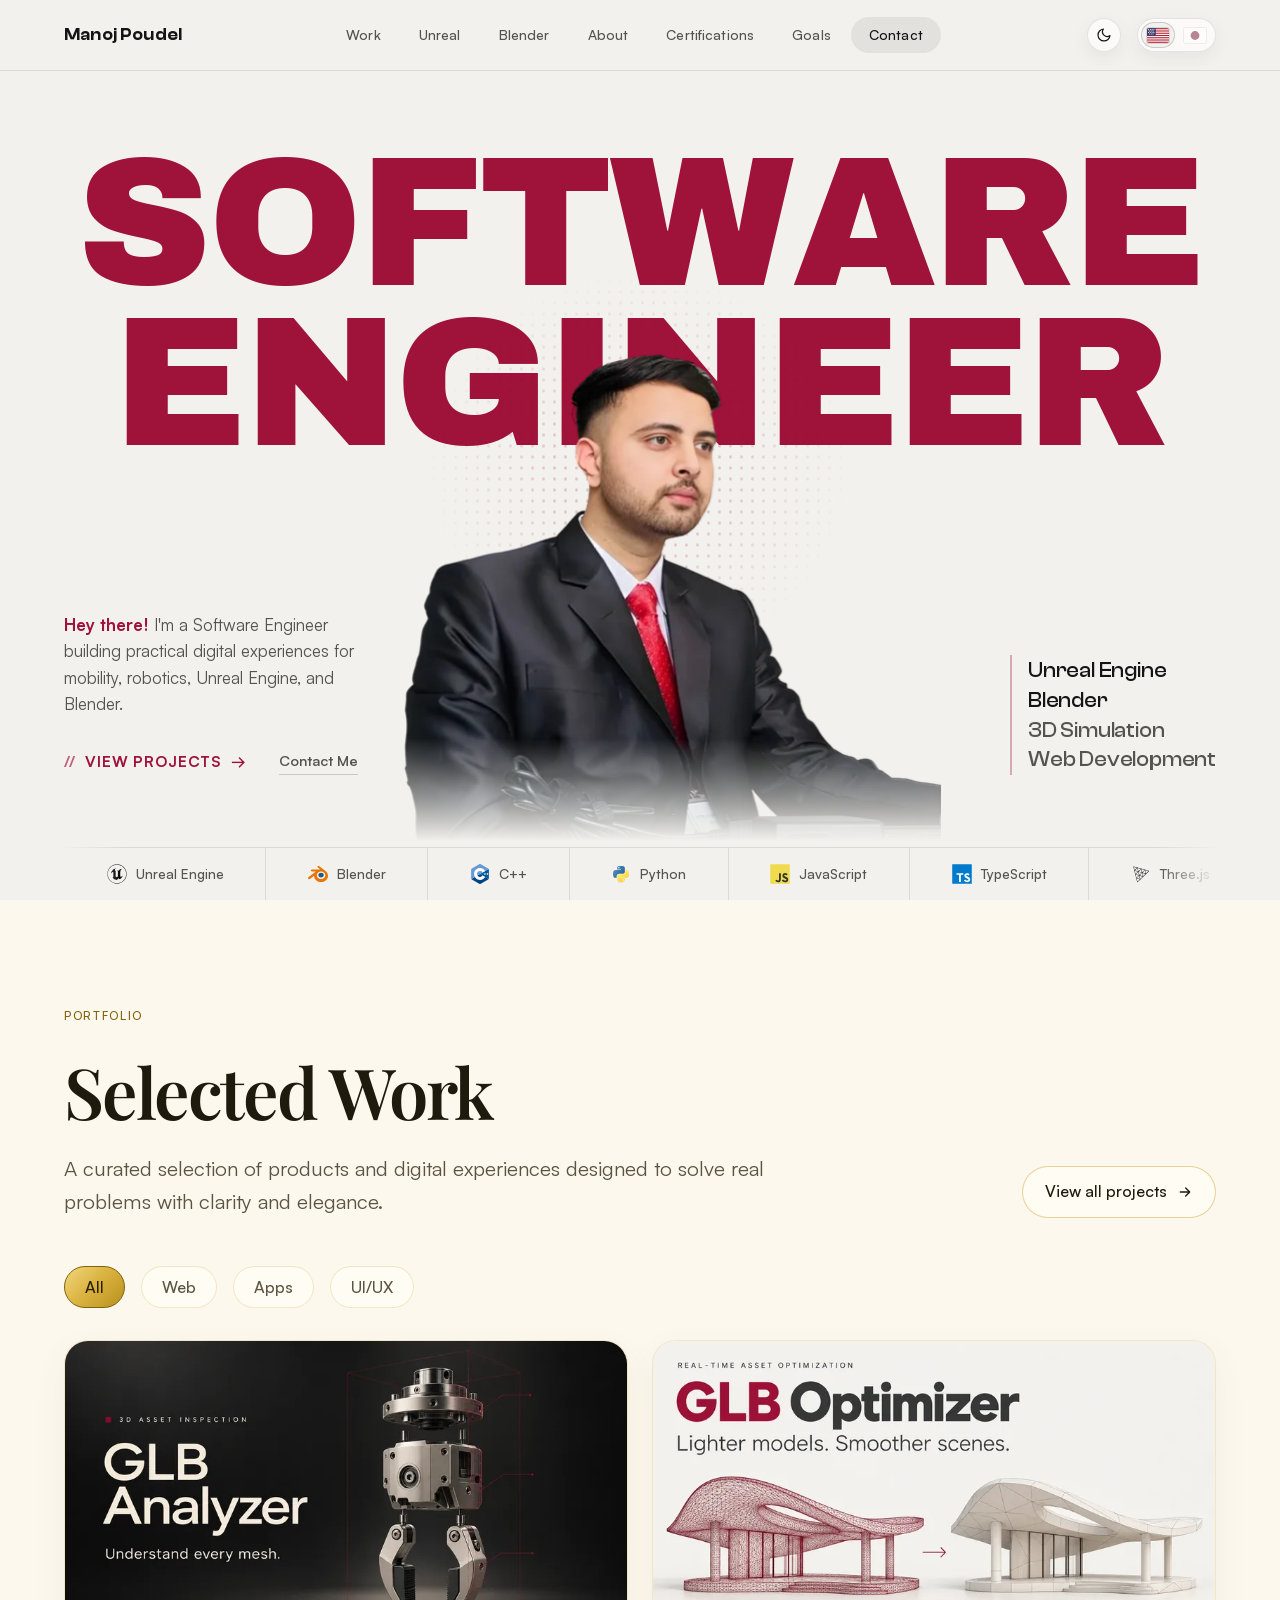
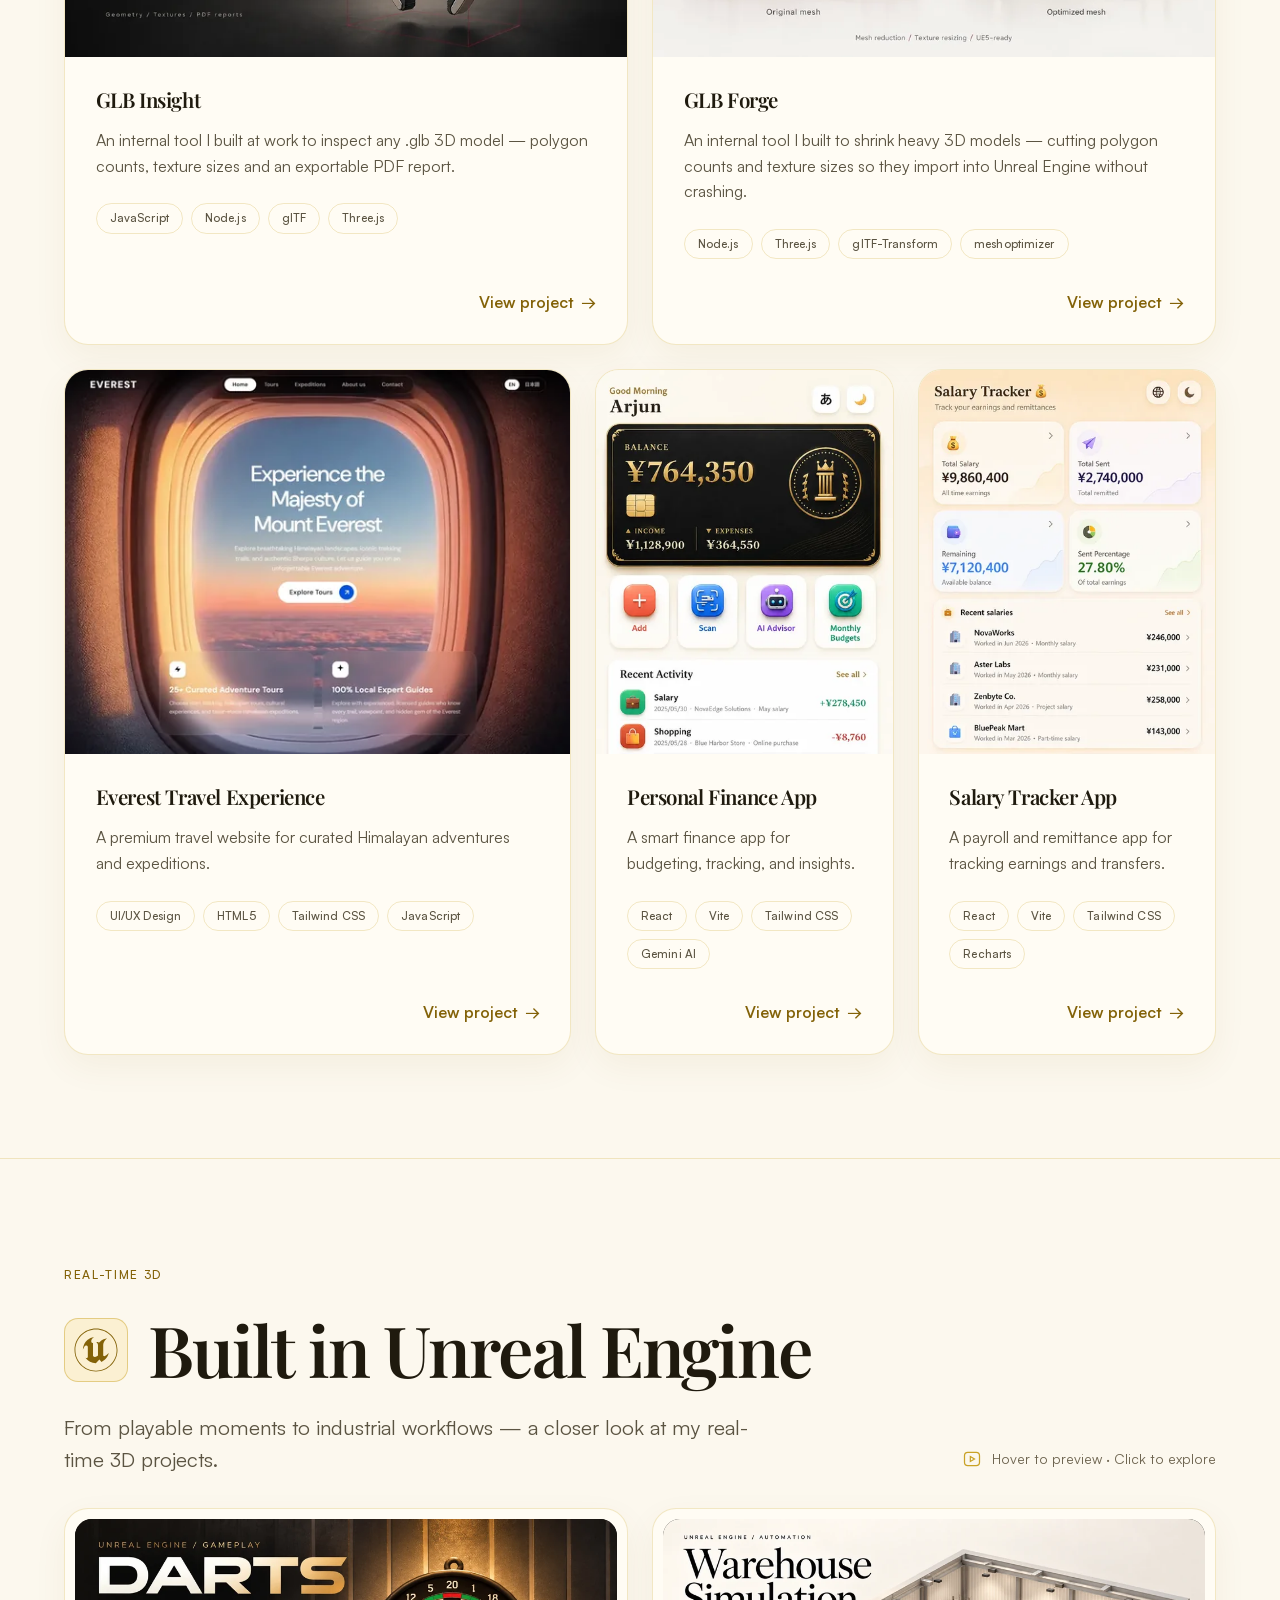
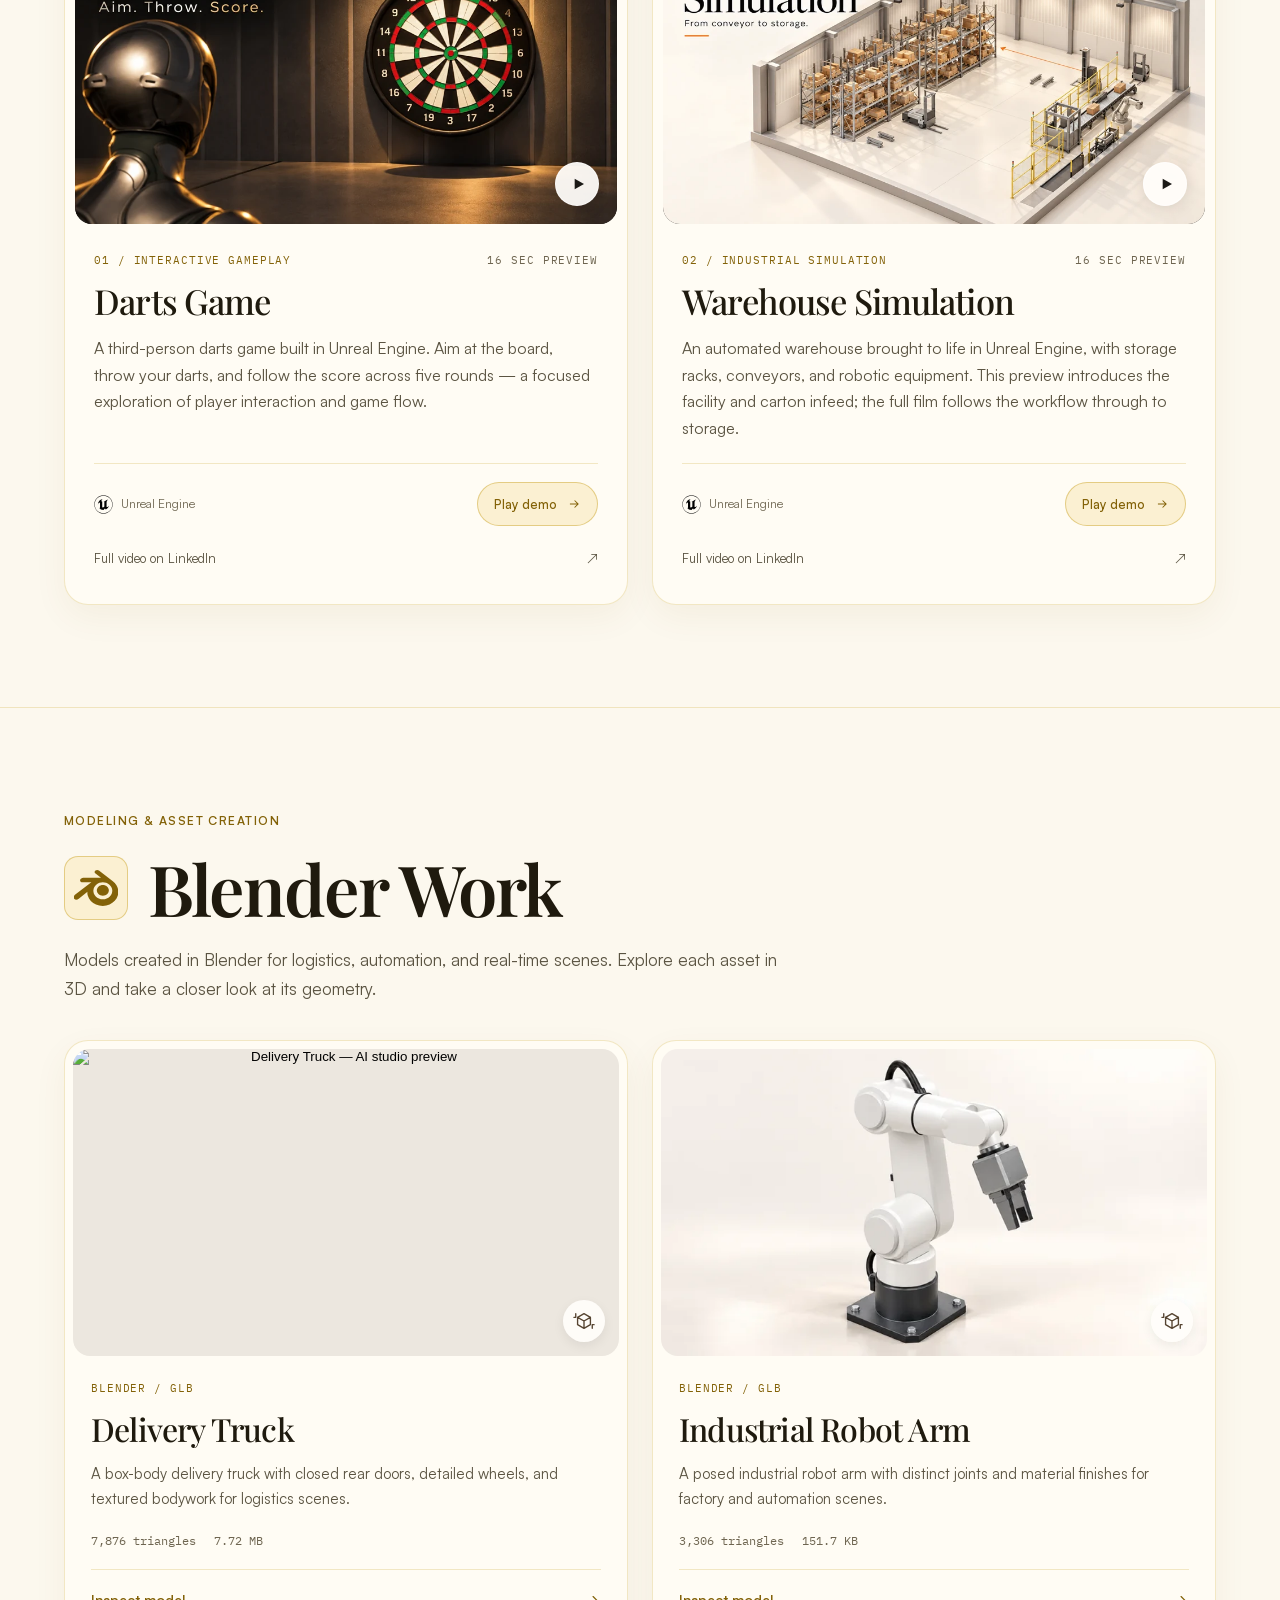
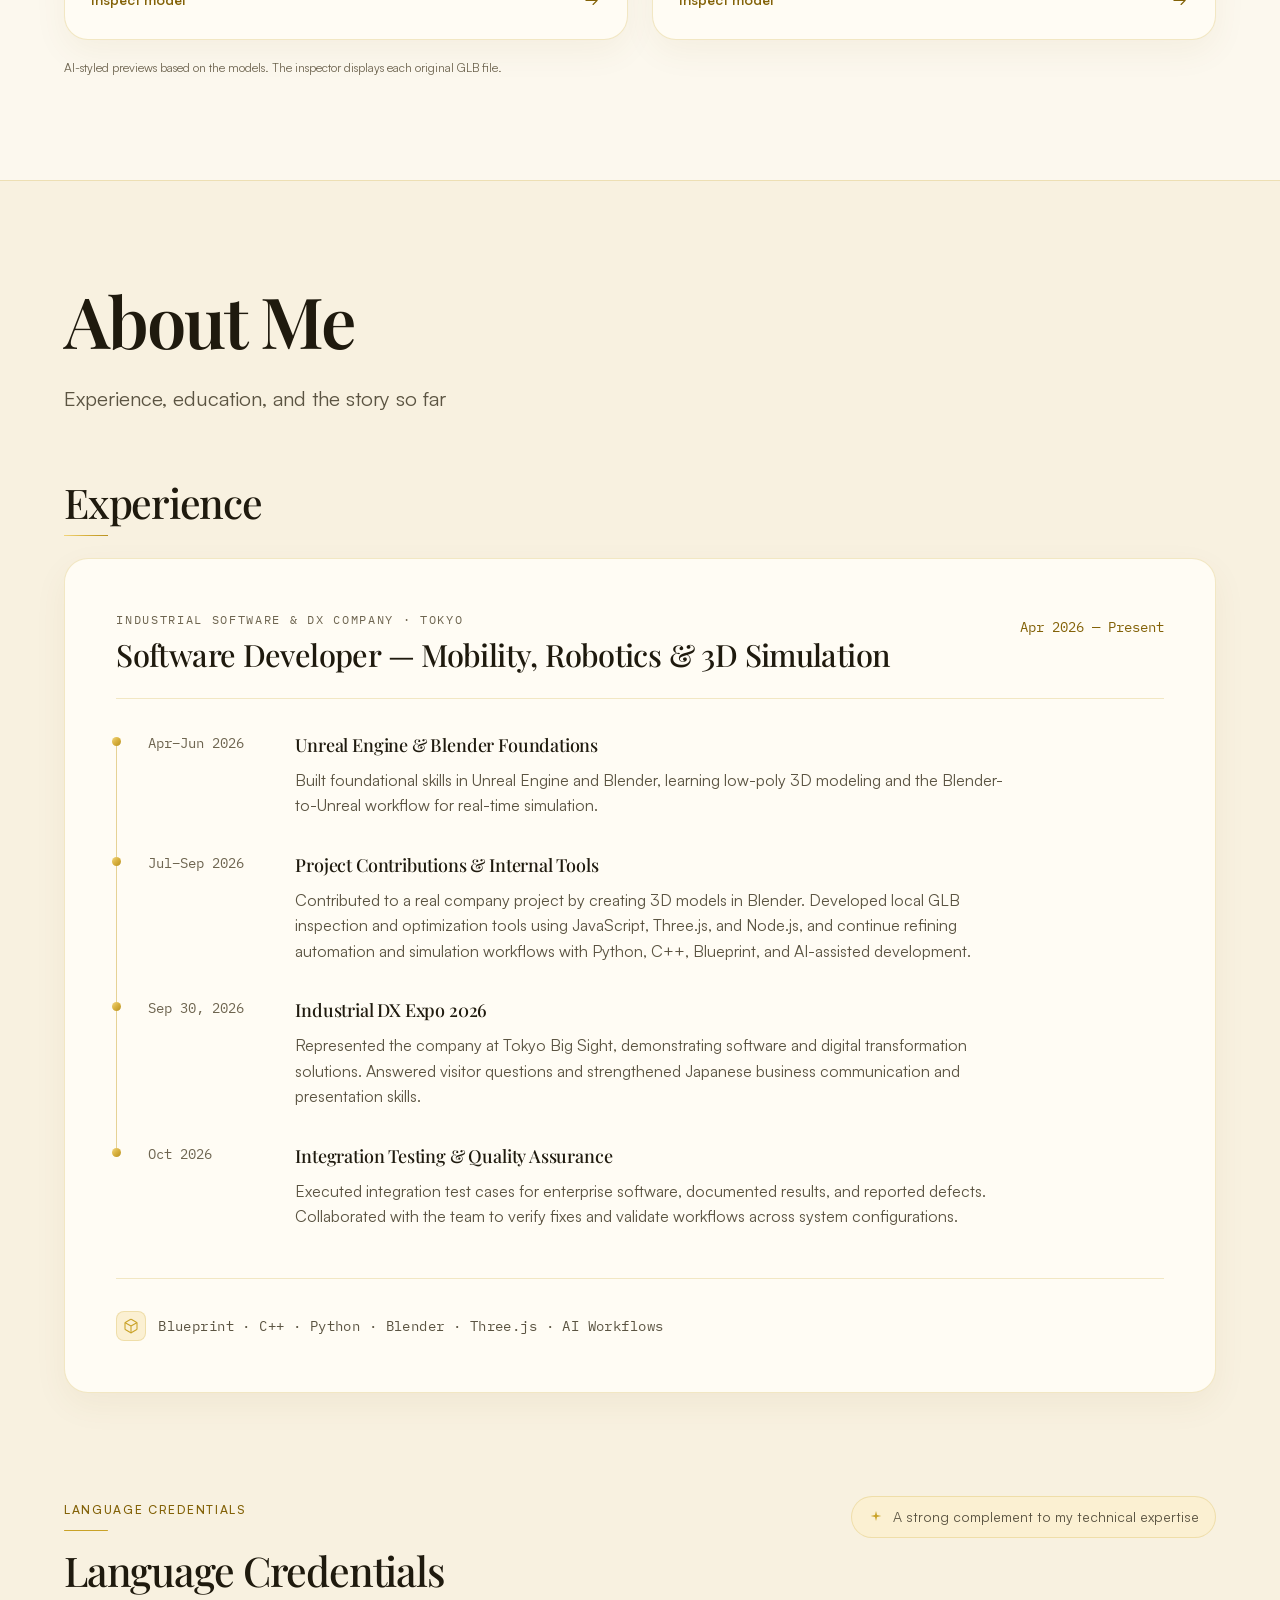
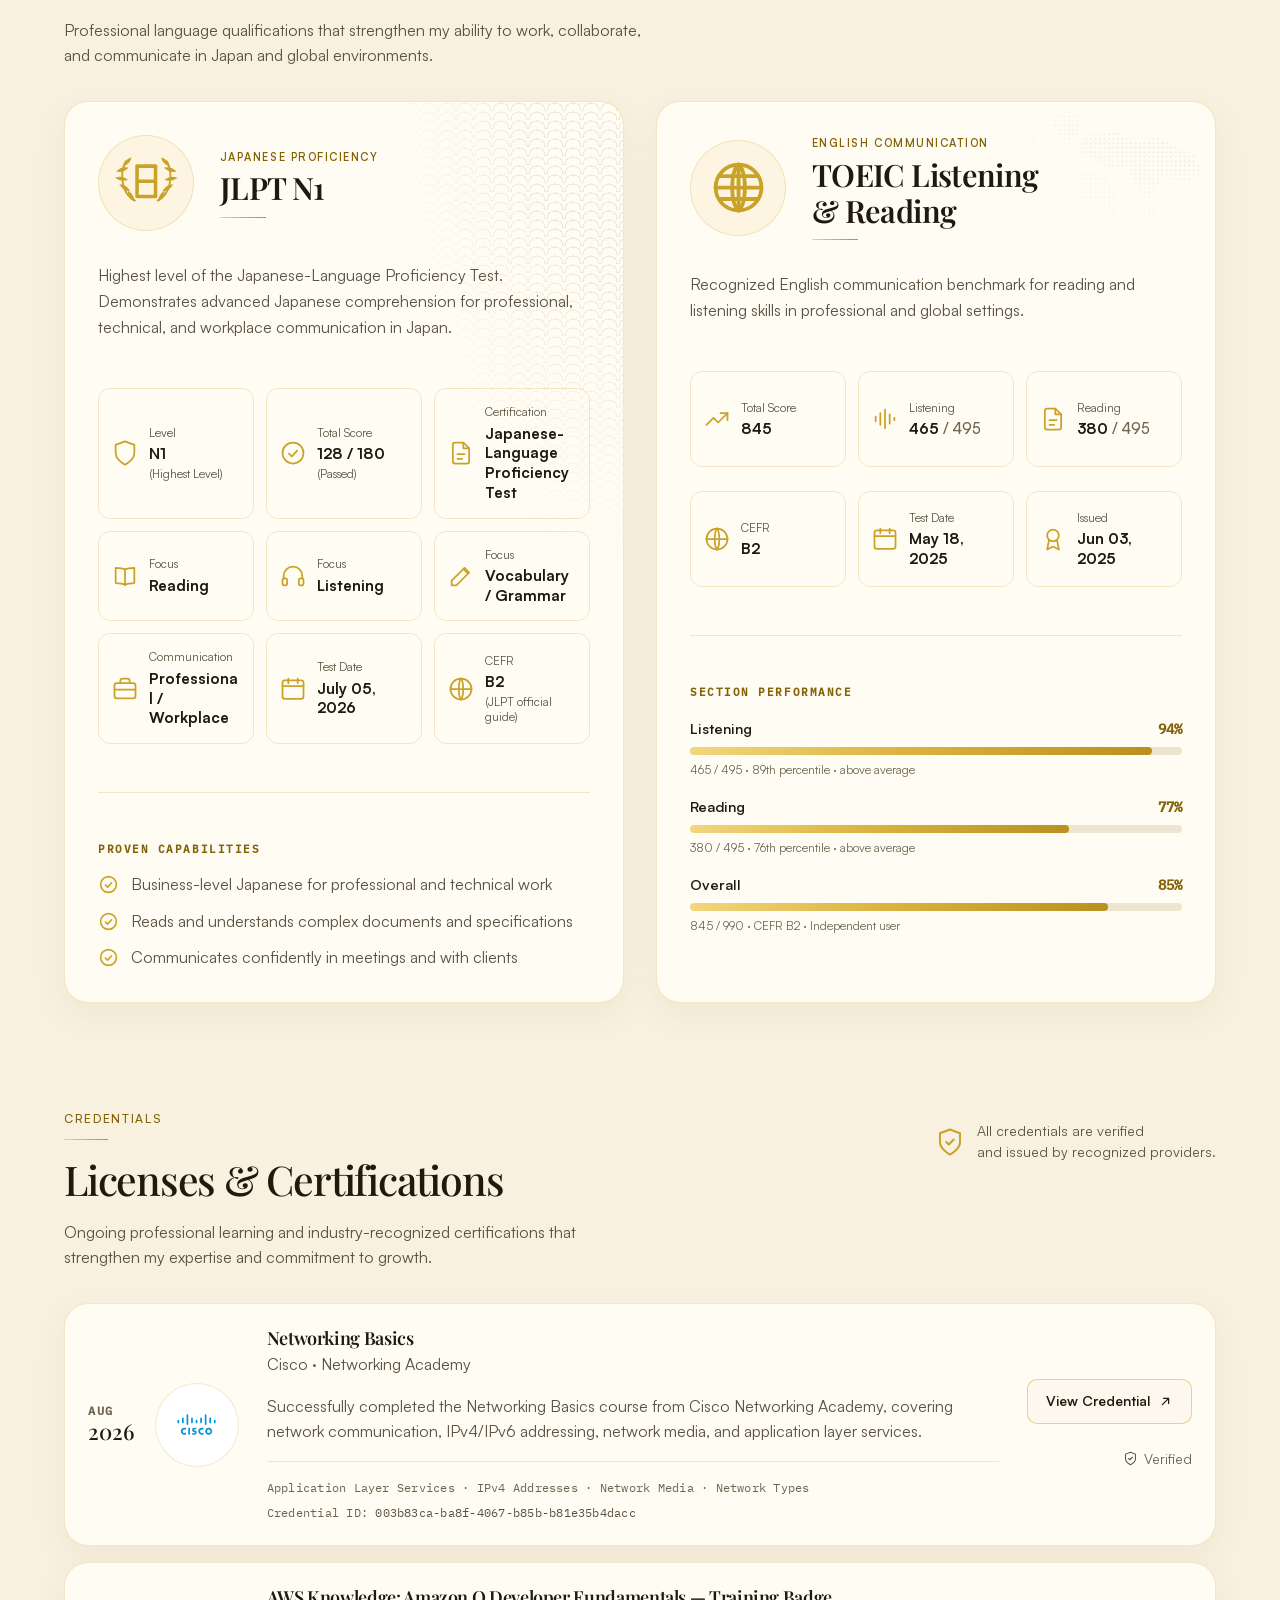
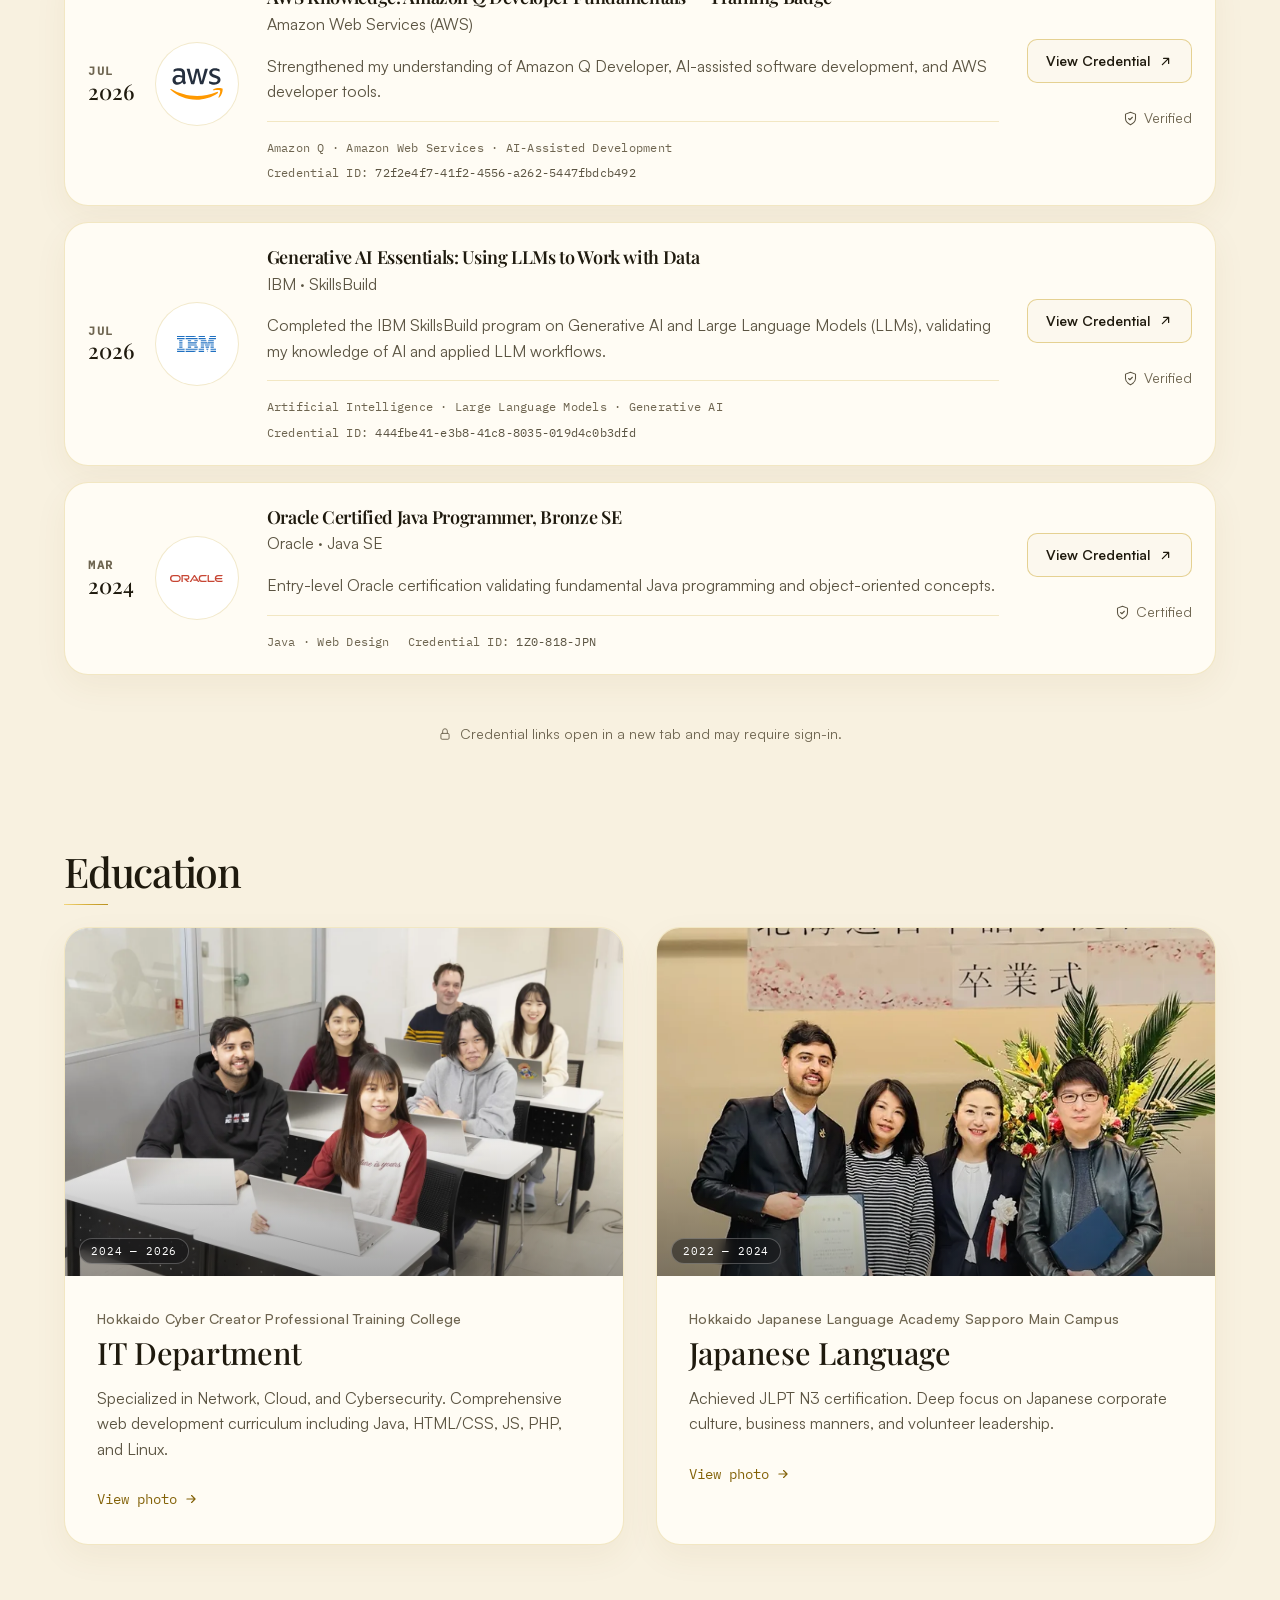
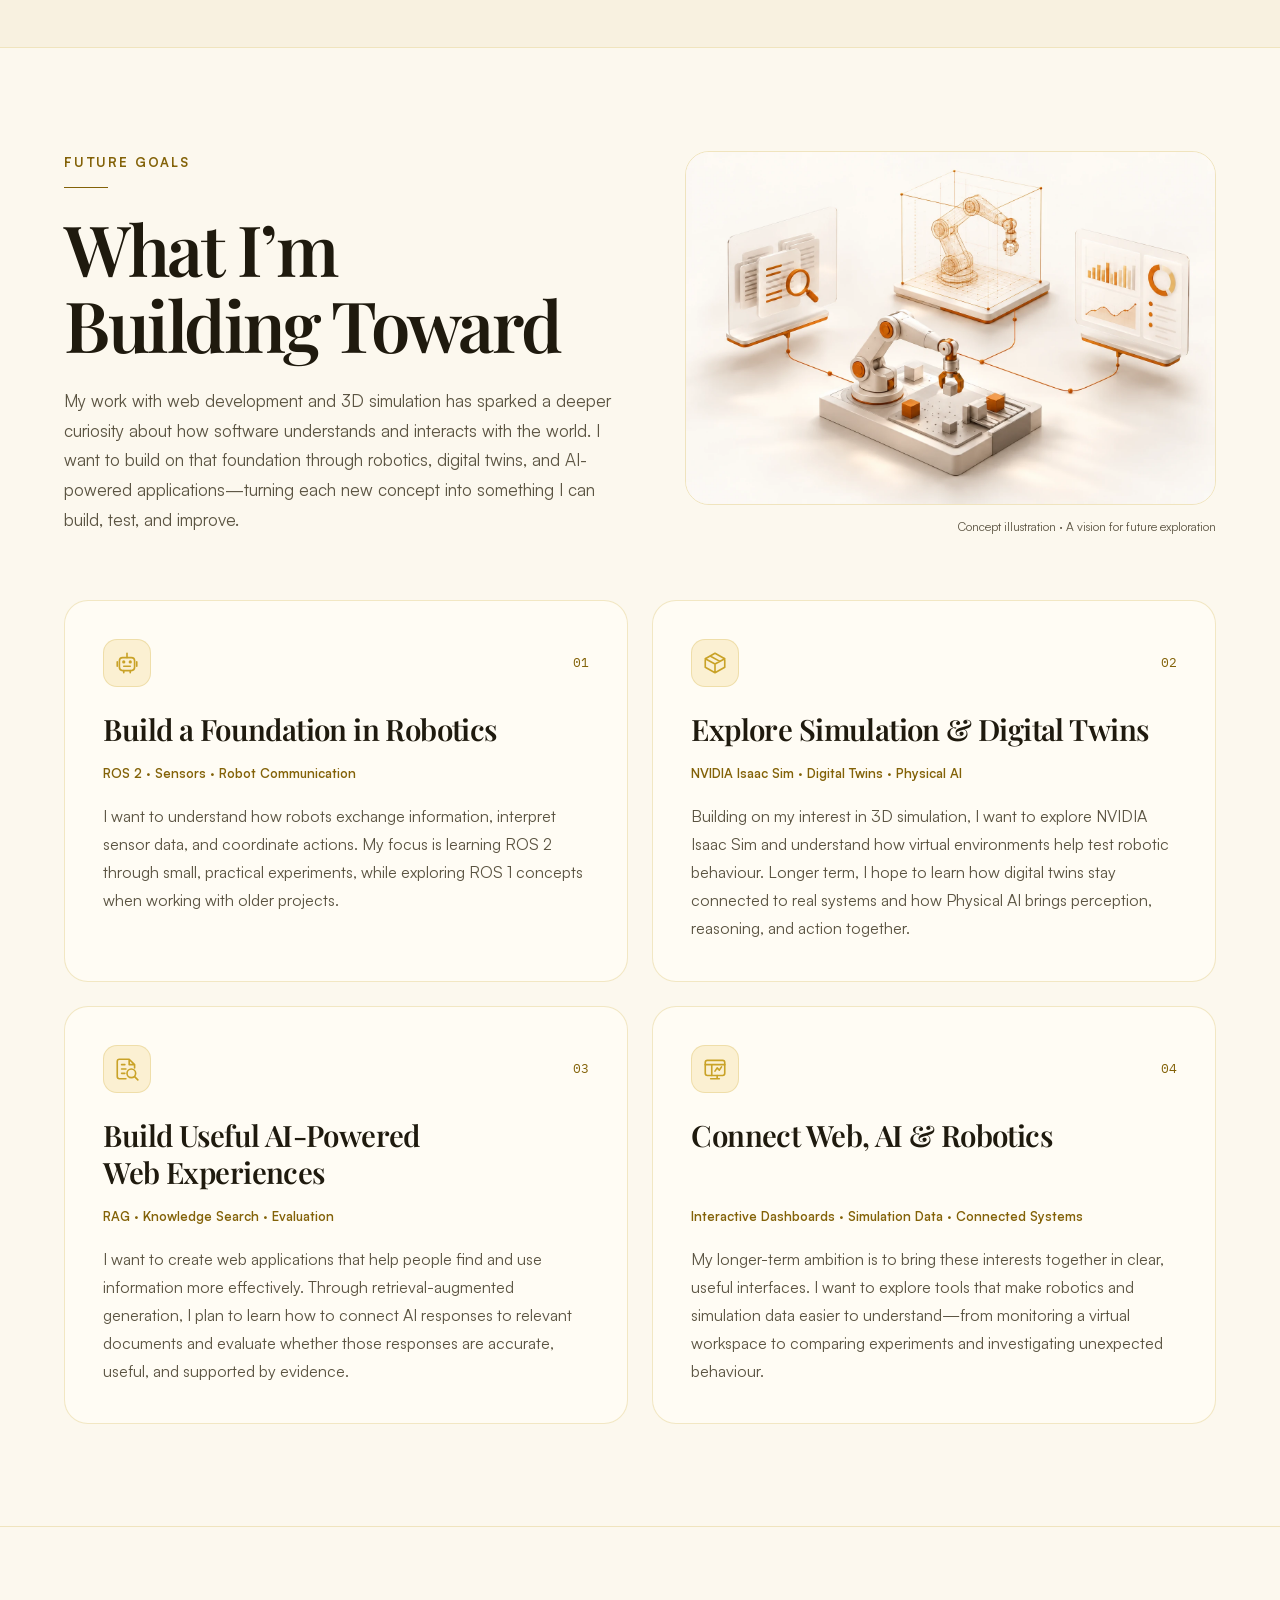
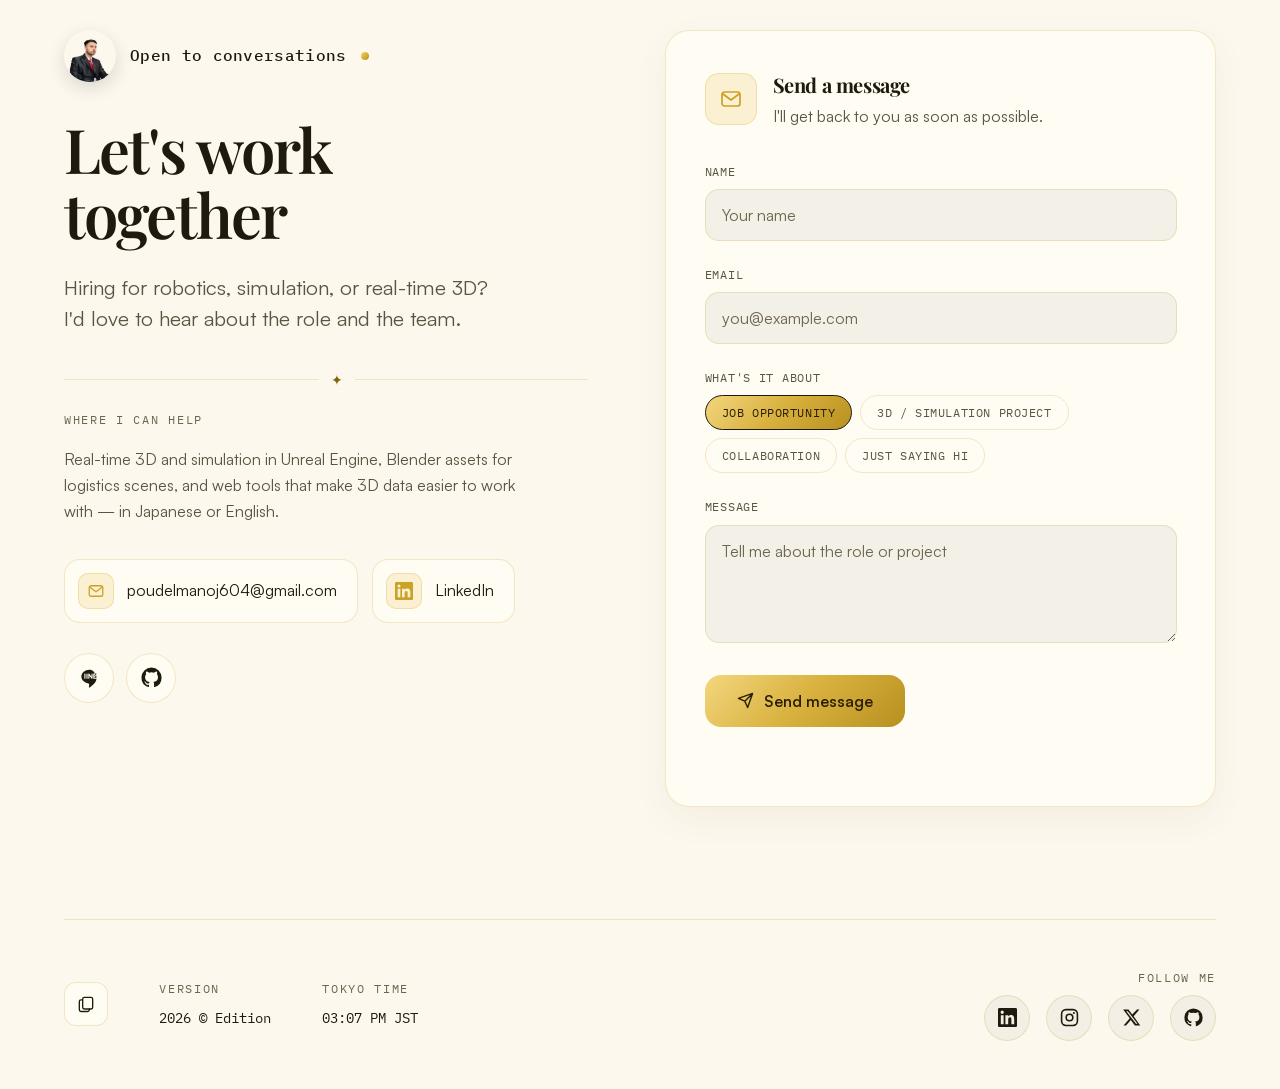
==== index.html @ 01c71725 "Lead Selected Work with the team's GLB tools; keep skip link invisible GLB Insight and GLB Forge are" ====
<!DOCTYPE html>
<html lang="en">

<head>
    <meta charset="UTF-8">
    <meta name="viewport" content="width=device-width, initial-scale=1.0">
    <!-- Archivo Black (hero backdrop) is self-hosted and preloaded; no third-party font hosts. -->
    <link rel="preload" href="fonts/ArchivoBlack-latin.woff2" as="font" type="font/woff2" crossorigin>
    <!-- apply saved theme before paint to avoid a flash -->
    <script>
        (function () {
            try {
                var t = localStorage.getItem("pp_theme");
                var q = new URLSearchParams(location.search).get("theme");
                if (q === "dark" || q === "light") t = q;
                if (!t) t = matchMedia("(prefers-color-scheme: dark)").matches ? "dark" : "light";
                document.documentElement.setAttribute("data-theme", t);
            } catch (e) { }
        })();
    </script>
    <title>Manoj Poudel — Software Engineer, Mobility &amp; Robotics</title>
    <meta name="description"
        content="Manoj Poudel — Software Engineer specialising in Mobility &amp; Robotics, based in Tokyo, Japan. Selected work, engineering background, and contact.">
    <meta name="author" content="Manoj Poudel">
    <meta name="theme-color" content="#141414">
    <link rel="canonical" href="https://pro-portfolio-mocha.vercel.app/">

    <!-- Open Graph / social (absolute URLs: crawlers don't resolve relative paths) -->
    <meta property="og:type" content="profile">
    <meta property="og:site_name" content="Manoj Poudel">
    <meta property="og:url" content="https://pro-portfolio-mocha.vercel.app/">
    <meta property="og:title" content="Manoj Poudel — Software Engineer, Mobility &amp; Robotics">
    <meta property="og:description"
        content="Software Engineer specialising in Mobility &amp; Robotics, based in Tokyo. Unreal Engine, Blender, and web projects.">
    <meta property="og:image" content="https://pro-portfolio-mocha.vercel.app/assets/images/og-cover.jpg?v=20261016">
    <meta property="og:image:width" content="1200">
    <meta property="og:image:height" content="630">
    <meta property="og:image:alt" content="Manoj Poudel, Software Engineer in Mobility &amp; Robotics, Tokyo">
    <meta property="og:locale" content="en_US">
    <meta property="og:locale:alternate" content="ja_JP">
    <meta property="profile:first_name" content="Manoj">
    <meta property="profile:last_name" content="Poudel">
    <meta name="twitter:card" content="summary_large_image">
    <meta name="twitter:site" content="@manojpoudel9256">
    <meta name="twitter:title" content="Manoj Poudel — Software Engineer, Mobility &amp; Robotics">
    <meta name="twitter:description" content="Software Engineer specialising in Mobility &amp; Robotics, based in Tokyo.">
    <meta name="twitter:image" content="https://pro-portfolio-mocha.vercel.app/assets/images/og-cover.jpg?v=20261016">
    <meta name="twitter:image:alt" content="Manoj Poudel, Software Engineer in Mobility &amp; Robotics, Tokyo">

    <script type="application/ld+json">
    {
        "@context": "https://schema.org",
        "@type": "Person",
        "name": "Manoj Poudel",
        "url": "https://pro-portfolio-mocha.vercel.app/",
        "image": "https://pro-portfolio-mocha.vercel.app/assets/images/og-cover.jpg",
        "jobTitle": "Software Engineer",
        "description": "Software Engineer specialising in Mobility & Robotics, Unreal Engine, Blender, and web development.",
        "address": { "@type": "PostalAddress", "addressLocality": "Tokyo", "addressCountry": "JP" },
        "knowsLanguage": ["en", "ja"],
        "knowsAbout": ["Unreal Engine", "Blender", "3D Simulation", "Robotics", "JavaScript", "Three.js", "C++"],
        "sameAs": [
            "https://www.linkedin.com/in/manojpoudel0429/",
            "https://github.com/manojpoudel9256",
            "https://x.com/manojpoudel9256"
        ]
    }
    </script>

    <link rel="icon" href="assets/icons/favicon.ico?v=portrait-20260918" sizes="16x16 32x32 48x48" type="image/x-icon">
    <link rel="icon" href="assets/icons/favicon-16.png?v=portrait-20260918" sizes="16x16" type="image/png">
    <link rel="icon" href="assets/icons/favicon-32.png?v=portrait-20260918" sizes="32x32" type="image/png">
    <link rel="icon" href="assets/icons/favicon-48.png?v=portrait-20260918" sizes="48x48" type="image/png">
    <link rel="manifest" href="manifest.json?v=portrait-20260918">
    <link rel="apple-touch-icon" href="assets/icons/apple-touch-icon.png?v=portrait-20260918" sizes="180x180">

    <!-- Self-hosted variable fonts (preload the two above-the-fold faces) -->
    <link rel="preload" href="fonts/ClashDisplay-Variable.woff2" as="font" type="font/woff2" crossorigin>
    <link rel="preload" href="fonts/Satoshi-Variable.woff2" as="font" type="font/woff2" crossorigin media="(min-width: 769px)">
    <style>
        /* ============================================================
           PRECISION GRAPHITE — design system
           Self-hosted variable fonts, token-driven. Layout preserved
           from the original; visual language rebuilt.
           ============================================================ */

        @font-face {
            font-family: "Archivo Black";
            src: url("fonts/ArchivoBlack-latin.woff2") format("woff2");
            font-weight: 400;
            font-display: swap;
            font-style: normal;
            unicode-range: U+0000-00FF, U+0131, U+0152-0153, U+02BB-02BC, U+02C6, U+02DA, U+02DC, U+0304, U+0308, U+0329, U+2000-206F, U+20AC, U+2122, U+2191, U+2193, U+2212, U+2215, U+FEFF, U+FFFD;
        }

        @font-face {
            font-family: "Archivo Black";
            src: url("fonts/ArchivoBlack-latin-ext.woff2") format("woff2");
            font-weight: 400;
            font-display: swap;
            font-style: normal;
            unicode-range: U+0100-02BA, U+02BD-02C5, U+02C7-02CC, U+02CE-02D7, U+02DD-02FF, U+0304, U+0308, U+0329, U+1D00-1DBF, U+1E00-1E9F, U+1EF2-1EFF, U+2020, U+20A0-20AB, U+20AD-20C4, U+2113, U+2C60-2C7F, U+A720-A7FF;
        }

        @font-face {
            font-family: "Playfair Display";
            src: url("fonts/PlayfairDisplay-latin.woff2") format("woff2");
            font-weight: 500 700;
            font-display: swap;
            font-style: normal;
            unicode-range: U+0000-00FF, U+0131, U+0152-0153, U+02BB-02BC, U+02C6, U+02DA, U+02DC, U+0304, U+0308, U+0329, U+2000-206F, U+20AC, U+2122, U+2191, U+2193, U+2212, U+2215, U+FEFF, U+FFFD;
        }

        @font-face {
            font-family: "Playfair Display";
            src: url("fonts/PlayfairDisplay-latin-ext.woff2") format("woff2");
            font-weight: 500 700;
            font-display: swap;
            font-style: normal;
            unicode-range: U+0100-02BA, U+02BD-02C5, U+02C7-02CC, U+02CE-02D7, U+02DD-02FF, U+0304, U+0308, U+0329, U+1D00-1DBF, U+1E00-1E9F, U+1EF2-1EFF, U+2020, U+20A0-20AB, U+20AD-20C4, U+2113, U+2C60-2C7F, U+A720-A7FF;
        }

        @font-face {
            font-family: "Clash Display";
            src: url("fonts/ClashDisplay-Variable.woff2") format("woff2");
            font-weight: 200 700;
            font-display: swap;
            font-style: normal;
        }

        @font-face {
            font-family: "Satoshi";
            src: url("fonts/Satoshi-Variable.woff2") format("woff2");
            font-weight: 300 900;
            font-display: swap;
            font-style: normal;
        }

        @font-face {
            font-family: "IBM Plex Mono";
            src: url("fonts/IBMPlexMono-400.woff2") format("woff2");
            font-weight: 400;
            font-display: swap;
            font-style: normal;
        }

        @font-face {
            font-family: "IBM Plex Mono";
            src: url("fonts/IBMPlexMono-500.woff2") format("woff2");
            font-weight: 500;
            font-display: swap;
            font-style: normal;
        }

        :root {
            /* Fonts */
            --font-display: "Clash Display", "Helvetica Neue", Arial, sans-serif;
            --font-body: "Satoshi", "Helvetica Neue", Arial, sans-serif;
            --font-mono: "IBM Plex Mono", ui-monospace, "SFMono-Regular", Menlo, monospace;
            --font-black: "Archivo Black", "Helvetica Neue", Arial, sans-serif;

            /* Palette — near-monochrome, one accent */
            --bg: #f2f1ee;
            /* warm ivory */
            --surface: #eceae4;
            /* alternating section */
            --elevated: #fbfaf8;
            /* cards */
            --ink: #141414;
            /* graphite (never pure black) */
            --ink-2: #55534e;
            /* secondary text */
            --ink-3: #8a8880;
            /* muted / labels */
            --hairline: rgba(20, 20, 20, 0.10);
            --hairline-strong: rgba(20, 20, 20, 0.18);

            /* Dark surfaces (footer, marquee, menu, intro) */
            --dark: #141414;
            --dark-2: #1c1c1c;
            --on-dark: #f2f1ee;
            --on-dark-2: rgba(242, 241, 238, 0.60);
            --on-dark-hairline: rgba(242, 241, 238, 0.14);

            /* Accent — used sparingly */
            --accent: #9f1239;
            --accent-ink: #ffffff;

            /* Type scale (fluid) */
            --fs-100: 0.75rem;
            /* 12 — mono labels */
            --fs-200: 0.875rem;
            /* 14 */
            --fs-300: 1rem;
            /* 16 — body base */
            --fs-400: 1.125rem;
            /* 18 */
            --fs-500: clamp(1.25rem, 1.6vw, 1.5rem);
            --fs-600: clamp(1.5rem, 2.4vw, 2rem);
            --fs-700: clamp(2rem, 3.4vw, 3rem);
            --fs-800: clamp(2.5rem, 5vw, 4rem);
            --fs-display: clamp(3rem, 8vw, 8rem);
            --fs-mega: clamp(4rem, 11vw, 12rem);

            --lh-tight: 1.05;
            --lh-snug: 1.2;
            --lh-body: 1.6;
            --tracking-display: -0.03em;
            --tracking-label: 0.14em;
            --measure: 65ch;

            /* Spacing — 8px scale */
            --space-1: 0.5rem;
            --space-2: 1rem;
            --space-3: 1.5rem;
            --space-4: 2rem;
            --space-5: 3rem;
            --space-6: 4rem;
            --space-7: 6rem;
            --space-8: 8rem;
            --space-9: 10rem;

            /* Layout */
            --maxw: 1440px;
            --pw-maxw: var(--maxw);
            /* Shared content frame for all sections */
            --gutter: clamp(1.25rem, 5vw, 6rem);
            --section-pad: clamp(6rem, 12vw, 10rem);
            --radius: 16px;
            --radius-lg: 24px;

            /* Motion */
            --ease: cubic-bezier(0.22, 1, 0.36, 1);
            --dur: 0.7s;

            color-scheme: light;
        }

        /* ===== Dark theme — token overrides (everything token-based flips) ===== */
        html[data-theme="dark"] {
            --bg: #0f0f11;
            --surface: #15151a;
            --elevated: #1c1c22;
            --ink: #f3f2ee;
            --ink-2: #b7b5ad;
            --ink-3: #8b897f;
            --hairline: rgba(243, 242, 238, 0.12);
            --hairline-strong: rgba(243, 242, 238, 0.22);
            --dark: #1c1c22;
            --accent: #e11d48;
            color-scheme: dark;
        }

        /* smooth cross-fade when switching themes */
        html.theme-anim,
        html.theme-anim body,
        html.theme-anim .work,
        html.theme-anim .about-me-section,
        html.theme-anim .pw-card,
        html.theme-anim .edu-card,
        html.theme-anim .stack {
            transition: background-color 0.4s var(--ease), color 0.4s var(--ease), border-color 0.4s var(--ease);
        }

        * {
            margin: 0;
            padding: 0;
            box-sizing: border-box;
        }

        /* clip (not hidden): hidden makes html/body a scroll container on iOS,
           which can swallow touch scrolling; clip only crops the overflow */
        html,
        body {
            overflow-x: clip;
        }

        @supports not (overflow-x: clip) {

            html,
            body {
                overflow-x: hidden;
            }
        }

        html {
            background: var(--bg);
        }

        body {
            background-color: var(--bg);
            color: var(--ink);
            font-family: var(--font-body);
            font-size: var(--fs-300);
            line-height: var(--lh-body);
            -webkit-font-smoothing: antialiased;
            text-rendering: optimizeLegibility;
            width: 100%;
            max-width: 100%;
        }

        h1,
        h2,
        h3 {
            font-family: var(--font-display);
            font-weight: 600;
            letter-spacing: var(--tracking-display);
            line-height: var(--lh-tight);
        }

        a {
            color: inherit;
        }

        ::selection {
            background: var(--accent);
            color: var(--accent-ink);
        }

        :focus-visible {
            outline: 2px solid var(--accent);
            outline-offset: 3px;
            border-radius: 2px;
        }

        /* NAVIGATION — overlays the full-bleed hero */
        /* ===== Pill / capsule top nav (sticky) ===== */
        .top-nav {
            display: flex;
            justify-content: space-between;
            align-items: center;
            gap: var(--space-3);
            padding: clamp(8px, 1vw, 12px) var(--gutter);
            font-family: var(--font-body);
            position: fixed;
            top: 0;
            left: 0;
            right: 0;
            z-index: 1000;
            /* theme-adaptive translucent bar — light over light, dark over dark */
            background: color-mix(in srgb, var(--bg) 82%, transparent);
            -webkit-backdrop-filter: blur(14px) saturate(1.2);
            backdrop-filter: blur(14px) saturate(1.2);
            border-bottom: 1px solid var(--hairline);
        }

        .top-nav .logo {
            font-family: var(--font-display);
            font-weight: 600;
            font-size: 1.05rem;
            letter-spacing: 0.01em;
            color: var(--ink);
            text-decoration: none;
            white-space: nowrap;
        }

        /* capsule holding the section links */
        .nav-pill {
            display: flex;
            align-items: center;
            gap: 2px;
            background: transparent;
            border: 1px solid transparent;
            border-radius: 999px;
            padding: 4px;
            box-shadow: none;
        }

        .np-link {
            padding: 7px 18px;
            border-radius: 999px;
            color: var(--ink-2);
            text-decoration: none;
            font-weight: 500;
            font-size: 0.86rem;
            letter-spacing: 0.01em;
            white-space: nowrap;
            transition: color 0.25s var(--ease), background 0.3s var(--ease);
        }

        .np-link:hover {
            color: var(--ink);
        }

        .np-link.active {
            background: color-mix(in srgb, var(--ink) 7%, transparent);
            color: var(--ink);
        }

        .nav-right {
            display: flex;
            align-items: center;
            gap: var(--space-2);
        }

        /* nav control pills — language, theme, menu (fixed dark capsule look) */
        .menu-text,
        .theme-toggle {
            display: inline-flex;
            align-items: center;
            gap: 7px;
            padding: 8px 13px;
            border-radius: 999px;
            cursor: pointer;
            background: var(--elevated);
            -webkit-backdrop-filter: blur(10px);
            backdrop-filter: blur(10px);
            border: 1px solid var(--hairline);
            color: var(--ink);
            font-family: var(--font-body);
            font-weight: 600;
            font-size: 0.82rem;
            letter-spacing: 0.02em;
            box-shadow: 0 6px 18px rgba(20, 20, 20, 0.06);
            transition: transform 0.2s var(--ease), color 0.2s var(--ease), border-color 0.2s var(--ease);
        }

        .theme-toggle {
            padding: 8px;
            width: 34px;
            height: 34px;
            justify-content: center;
        }

        .theme-toggle svg {
            width: 18px;
            height: 18px;
        }

        /* show moon in light mode (→ switch to dark), sun in dark mode */
        .theme-toggle .ico-sun {
            display: none;
        }

        html[data-theme="dark"] .theme-toggle .ico-moon {
            display: none;
        }

        html[data-theme="dark"] .theme-toggle .ico-sun {
            display: block;
        }

        .menu-text:hover,
        .theme-toggle:hover {
            transform: translateY(-1px);
            color: var(--ink);
            border-color: var(--hairline-strong);
        }

        /* two-flag language switch (desktop) */
        .lang-switch {
            display: inline-flex;
            align-items: center;
            gap: 3px;
            padding: 3px;
            border-radius: 999px;
            background: var(--elevated);
            border: 1px solid var(--hairline);
            box-shadow: 0 6px 18px rgba(20, 20, 20, 0.06);
        }

        .lang-flag-btn {
            display: inline-grid;
            place-items: center;
            width: 34px;
            height: 26px;
            padding: 0;
            border: none;
            border-radius: 999px;
            background: transparent;
            cursor: pointer;
            opacity: 0.5;
            filter: grayscale(0.5);
            transition: opacity 0.25s var(--ease), filter 0.25s var(--ease),
                background 0.25s var(--ease), transform 0.2s var(--ease);
        }

        .lang-flag-btn:hover {
            opacity: 0.9;
            filter: grayscale(0);
            transform: translateY(-1px);
        }

        .lang-flag-btn.active {
            opacity: 1;
            filter: none;
            background: var(--bg);
            box-shadow: inset 0 0 0 1px var(--hairline-strong);
        }

        .lang-flag-btn .flag {
            width: 22px;
            height: 15px;
            display: block;
            border-radius: 2px;
            box-shadow: 0 0 0 1px rgba(20, 20, 20, 0.12);
        }

        /* menu (hamburger text) button — desktop hidden, mobile shown */
        .top-nav .menu-text {
            display: none;
        }

        /* HERO — editorial: giant type behind portrait cutout */
        .hero {
            position: relative;
            background: var(--bg);
            overflow: hidden;
            padding: clamp(84px, 12vh, 108px) var(--gutter) clamp(2rem, 5vh, 3rem);
        }

        .hero-stage {
            position: relative;
            max-width: var(--maxw);
            margin: 0 auto;
        }

        /* giant SOFTWARE ENGINEER typography (behind everything) */
        .hero-bigtype {
            position: absolute;
            top: 0;
            left: 50%;
            transform: translateX(-50%);
            z-index: 1;
            margin: 0;
            width: 100%;
            text-align: center;
            font-family: var(--font-black);
            font-weight: 400;
            text-transform: uppercase;
            line-height: 0.85;
            letter-spacing: -0.02em;
            color: var(--accent);
            font-size: clamp(2.1rem, 15.3vw, 7rem);
            white-space: nowrap;
            pointer-events: none;
            user-select: none;
        }

        .bt-line {
            display: block;
        }

        /* subtle burgundy halftone dots behind the portrait */
        .hero-halftone {
            position: absolute;
            z-index: 2;
            top: 12%;
            left: 50%;
            transform: translateX(-50%);
            width: min(86%, 460px);
            aspect-ratio: 1 / 1.15;
            background-image: radial-gradient(color-mix(in srgb, var(--accent) 32%, transparent) 1.1px, transparent 1.7px);
            background-size: 11px 11px;
            -webkit-mask-image: radial-gradient(58% 54% at 50% 44%, #000 28%, transparent 72%);
            mask-image: radial-gradient(58% 54% at 50% 44%, #000 28%, transparent 72%);
            opacity: 0.65;
            pointer-events: none;
        }

        /* portrait cutout — in front of the type */
        .hero-portrait {
            position: relative;
            z-index: 3;
            width: min(86%, 430px);
            margin: 0 auto;
            padding-top: clamp(2.5rem, 15vw, 6rem);
        }

        .hero-portrait img {
            display: block;
            width: 100%;
            height: auto;
            -webkit-mask-image: linear-gradient(to bottom, #000 70%, transparent 97%);
            mask-image: linear-gradient(to bottom, #000 70%, transparent 97%);
        }

        /* intro */
        .hero-intro {
            position: relative;
            z-index: 4;
            margin-top: clamp(0.75rem, 3vw, 1.25rem);
        }

        .hero-hi {
            max-width: 330px;
            font-size: clamp(0.98rem, 3.4vw, 1.06rem);
            line-height: 1.55;
            color: var(--ink-2);
        }

        .hero-hi strong {
            color: var(--accent);
            font-weight: 700;
        }

        .hero-actions {
            display: flex;
            align-items: center;
            gap: var(--space-4);
            flex-wrap: wrap;
            margin-top: var(--space-4);
        }

        .hero-cta {
            display: inline-flex;
            align-items: center;
            gap: 9px;
            font-family: var(--font-body);
            font-weight: 700;
            font-size: 0.95rem;
            letter-spacing: 0.06em;
            text-transform: uppercase;
            color: var(--accent);
            text-decoration: none;
        }

        .hero-cta-slash {
            opacity: 0.65;
        }

        .hero-cta-arrow {
            transition: transform 0.25s var(--ease);
        }

        .hero-cta:hover .hero-cta-arrow {
            transform: translateX(6px);
        }

        .hero-contact {
            font-family: var(--font-body);
            font-weight: 600;
            font-size: 0.9rem;
            color: var(--ink-2);
            text-decoration: none;
            border-bottom: 1px solid var(--hairline-strong);
            padding-bottom: 2px;
            transition: color 0.25s var(--ease), border-color 0.25s var(--ease);
        }

        .hero-contact:hover {
            color: var(--accent);
            border-color: var(--accent);
        }

        /* expertise list */
        .hero-expertise {
            position: relative;
            z-index: 4;
            list-style: none;
            margin: clamp(1.5rem, 5vw, 2rem) 0 0;
            padding: 4px 0 4px 16px;
            border-left: 2px solid color-mix(in srgb, var(--accent) 32%, transparent);
            display: flex;
            flex-direction: column;
            gap: 7px;
        }

        .hero-expertise li {
            font-family: var(--font-display);
            font-weight: 500;
            font-size: clamp(1.05rem, 4vw, 1.3rem);
            line-height: 1.1;
            letter-spacing: -0.01em;
            color: var(--ink-2);
            transition: color 0.25s var(--ease);
        }

        .hero-expertise li.is-active {
            color: var(--ink);
        }

        .hero-expertise li:hover {
            color: var(--accent);
        }

        /* tech strip */
        .hero-techstrip {
            margin: clamp(2rem, 6vw, 3rem) auto 0;
            overflow: hidden;
            border-top: 1px solid var(--hairline);
            -webkit-mask-image: linear-gradient(90deg, transparent, #000 5%, #000 95%, transparent);
            mask-image: linear-gradient(90deg, transparent, #000 5%, #000 95%, transparent);
        }

        .ts-track {
            display: flex;
            width: max-content;
            animation: tsMarquee 70s linear infinite;
            will-change: transform;
        }

        .ts-track:hover {
            animation-play-state: paused;
        }

        @keyframes tsMarquee {
            from {
                transform: translateX(0);
            }

            to {
                transform: translateX(-50%);
            }
        }

        .ts-item {
            flex: 0 0 auto;
            display: flex;
            align-items: center;
            gap: 9px;
            padding: 15px clamp(1.4rem, 3.4vw, 2.6rem);
            font-family: var(--font-body);
            font-weight: 500;
            font-size: 0.82rem;
            color: var(--ink-2);
            white-space: nowrap;
            border-left: 1px solid var(--hairline);
        }

        .ts-item img {
            width: 20px;
            height: 20px;
            object-fit: contain;
            flex: 0 0 auto;
        }

        /* entrance — the hero lettering is the LCP element, so it paints
           immediately (no opacity fade); the portrait still fades in. */
        @media (prefers-reduced-motion: no-preference) {
            .hero-portrait {
                animation: heroFade 1s var(--ease) both;
            }

            .hero-portrait {
                animation-delay: 0.08s;
            }

            .hero-intro {
                animation: heroUp 0.9s var(--ease) 0.24s both;
            }

            .hero-expertise {
                animation: heroUp 0.9s var(--ease) 0.34s both;
            }

            .hero-techstrip {
                animation: heroUp 0.9s var(--ease) 0.44s both;
            }
        }

        @keyframes heroFade {
            from {
                opacity: 0;
            }

            to {
                opacity: 1;
            }
        }

        @keyframes heroUp {
            from {
                opacity: 0;
                transform: translateY(22px);
            }

            to {
                opacity: 1;
                transform: none;
            }
        }

        /* ── tablet ─────────────────────────────── */
        @media (min-width: 768px) {
            .hero-bigtype {
                font-size: clamp(5rem, 16vw, 9rem);
            }

            .hero-portrait {
                width: min(60%, 460px);
                padding-top: clamp(3rem, 9vw, 6rem);
            }

        }

        /* ── desktop / laptop: editorial absolute composition ── */
        @media (min-width: 1024px) {
            .hero {
                min-height: 100svh;
                display: flex;
                flex-direction: column;
                padding-bottom: 0;
            }

            .hero-stage {
                flex: 1 1 auto;
                min-height: 0;
                width: 100%;
            }

            .hero-bigtype {
                top: clamp(18px, 4vh, 52px);
                font-size: clamp(6rem, 14.5vw, 14rem);
                line-height: 0.86;
            }

            .hero-halftone {
                top: 50%;
                transform: translate(-50%, -46%);
                width: min(40vw, 540px);
                aspect-ratio: 1 / 1;
            }

            .hero-portrait {
                position: absolute;
                left: 50%;
                bottom: 0;
                transform: translateX(-50%);
                width: min(47vw, 700px);
                margin: 0;
                padding: 0;
            }

            .hero-portrait img {
                -webkit-mask-image: linear-gradient(to bottom, #000 82%, transparent 99%);
                mask-image: linear-gradient(to bottom, #000 82%, transparent 99%);
            }

            .hero-intro {
                position: absolute;
                z-index: 4;
                left: 0;
                bottom: clamp(2rem, 8vh, 4.5rem);
                max-width: 320px;
                margin: 0;
            }

            .hero-expertise {
                position: absolute;
                z-index: 4;
                right: 0;
                bottom: clamp(2rem, 8vh, 4.5rem);
                margin: 0;
            }

            .hero-techstrip {
                margin: 0;
                flex: 0 0 auto;
            }

            .ts-item {
                font-size: 0.85rem;
            }
        }

        @media (prefers-reduced-motion: reduce) {
            .ts-track {
                animation: none;
            }
        }

        @media (min-width: 1440px) {
            .hero-bigtype {
                font-size: clamp(9rem, 13vw, 15rem);
            }

            .hero-portrait {
                width: min(45vw, 760px);
            }
        }


        /* Footer Social Buttons (Magnetic) */

        /* TOOLS MARQUEE — four rows, alternating directions (in About) */

        /* full-bleed marquee band — one row across the whole screen.
           Theme-adaptive & translucent: colours derive from --ink/--bg tokens,
           so it stays subtle in light mode and will invert cleanly once a dark
           theme redefines those tokens. */
        .stack {
            position: relative;
            margin-top: var(--space-5);
            width: 100vw;
            margin-left: calc(50% - 50vw);
            padding: clamp(26px, 4vw, 44px) 0;
            background: color-mix(in srgb, var(--ink) 3%, transparent);
            border-top: 1px solid color-mix(in srgb, var(--ink) 10%, transparent);
            border-bottom: 1px solid color-mix(in srgb, var(--ink) 10%, transparent);
            overflow: hidden;
        }

        /* subtle drifting accent aura behind the logos */
        .stack::before {
            content: "";
            position: absolute;
            inset: -30%;
            z-index: 0;
            pointer-events: none;
            background:
                radial-gradient(38% 70% at 18% 50%, rgba(159, 18, 57, 0.10), transparent 70%),
                radial-gradient(42% 75% at 84% 50%, rgba(124, 92, 255, 0.08), transparent 72%);
            filter: blur(26px);
            animation: auraDrift 26s ease-in-out infinite alternate;
        }

        @keyframes auraDrift {
            to {
                transform: translate3d(5%, -3%, 0) scale(1.14);
            }
        }

        /* edge fade — blends into whatever the section background is */

        /* moved by a requestAnimationFrame driver in JS */

        /* flat "partner strip" item — icon + label, thin divider between, no box */

        /* WORK SECTION — light showcase grid */
        .work {
            padding: clamp(3rem, 6vw, 5rem) 0 var(--section-pad);
            background: var(--surface);
        }

        /* ── header row ───────────────────────────── */
        .pw-head {
            max-width: var(--pw-maxw);
            margin: 0 auto;
            padding: 0 var(--gutter);
            display: flex;
            align-items: flex-end;
            justify-content: space-between;
            gap: var(--space-5);
        }

        .pw-kicker {
            display: inline-block;
            font-family: var(--font-mono);
            font-size: 0.72rem;
            font-weight: 600;
            letter-spacing: 0.24em;
            text-transform: uppercase;
            color: var(--accent);
            margin-bottom: var(--space-2);
        }

        .pw-title {
            font-family: var(--font-display);
            font-size: var(--fs-display);
            font-weight: 600;
            line-height: 1.04;
            letter-spacing: 0;
            color: var(--ink);
        }

        .pw-sub {
            margin-top: var(--space-3);
            max-width: 54ch;
            font-size: var(--fs-500);
            line-height: var(--lh-body);
            color: var(--ink-2);
        }

        .pw-viewall {
            flex: 0 0 auto;
            display: inline-flex;
            align-items: center;
            gap: 10px;
            font-family: var(--font-body);
            font-weight: 500;
            font-size: var(--fs-300);
            color: var(--ink);
            background: var(--elevated);
            border: 1px solid var(--hairline-strong);
            border-radius: 999px;
            padding: 12px 22px;
            text-decoration: none;
            white-space: nowrap;
            transition: all 0.25s var(--ease);
        }

        .pw-viewall svg {
            width: 16px;
            height: 16px;
            transition: transform 0.25s var(--ease);
        }

        .pw-viewall:hover {
            background: var(--accent);
            border-color: var(--accent);
            color: #fff;
            transform: translateY(-2px);
            box-shadow: 0 12px 30px rgba(159, 18, 57, 0.3);
        }

        .pw-viewall:hover svg {
            transform: translateX(3px);
        }

        /* ── filter pills ─────────────────────────── */
        .pw-filters {
            max-width: var(--pw-maxw);
            margin: var(--space-5) auto 0;
            padding: 0 var(--gutter);
            display: flex;
            flex-wrap: wrap;
            gap: var(--space-2);
        }

        .pw-fbtn {
            font-family: var(--font-body);
            font-weight: 500;
            font-size: var(--fs-300);
            color: var(--ink-2);
            background: var(--elevated);
            border: 1px solid var(--hairline);
            border-radius: 999px;
            padding: 9px 20px;
            cursor: pointer;
            transition: all 0.25s var(--ease);
        }

        .pw-fbtn:hover {
            color: var(--ink);
            border-color: var(--hairline-strong);
            transform: translateY(-1px);
        }

        .pw-fbtn.active {
            color: #fff;
            background: var(--accent);
            border-color: var(--accent);
            box-shadow: 0 8px 24px rgba(159, 18, 57, 0.32);
        }

        /* ── projects layout ──────────────────────── */
        .pw-projects {
            max-width: var(--pw-maxw);
            margin: var(--space-6) auto 0;
            padding: 0 var(--gutter);
            display: grid;
            grid-template-columns: 1.7fr 1fr 1fr;
            gap: var(--space-3);
            align-items: stretch;
        }

        /* hover one card → dim the others */
        .pw-projects:hover .pw-card:not(:hover) {
            opacity: 0.42;
            transform: scale(0.988);
            filter: saturate(0.85);
        }

        .pw-card {
            position: relative;
            display: flex;
            flex-direction: column;
            background: var(--elevated);
            border: 1px solid var(--hairline);
            border-radius: var(--radius-lg);
            overflow: hidden;
            cursor: pointer;
            box-shadow: 0 12px 34px rgba(20, 20, 20, 0.08);
            transition: opacity 0.4s var(--ease), transform 0.5s var(--ease),
                box-shadow 0.4s var(--ease), border-color 0.4s var(--ease), filter 0.4s var(--ease);
        }

        .pw-card:hover {
            border-color: var(--hairline-strong);
            box-shadow: 0 30px 70px rgba(20, 20, 20, 0.18);
            transform: translateY(-4px);
        }

        .pw-card:focus-visible {
            outline: 2px solid var(--accent);
            outline-offset: 3px;
        }

        .pw-card.pw-hide {
            display: none;
        }

        /* full-bleed cover — grows so the row's cards match height */
        .pw-cover {
            position: relative;
            flex: 1 1 auto;
            min-height: clamp(300px, 30vw, 460px);
            overflow: hidden;
            background: var(--surface);
        }

        .pw-cover img {
            position: absolute;
            inset: 0;
            width: 100%;
            height: 100%;
            object-fit: cover;
            object-position: top center;
            transition: transform 0.7s var(--ease);
        }

        .pw-card:hover .pw-cover img {
            transform: scale(1.04);
        }

        /* second row — two 16:9 tool cards */
        .pw-row2 {
            grid-column: 1 / -1;
            display: grid;
            grid-template-columns: 1fr 1fr;
            gap: var(--space-3);
        }

        .pw-tool .pw-cover {
            flex: none;
            aspect-ratio: 16 / 9;
            min-height: 0;
        }

        /* body */
        .pw-body {
            flex: 0 0 auto;
            display: flex;
            flex-direction: column;
            gap: var(--space-2);
            padding: var(--space-4);
        }

        .pw-name {
            font-family: var(--font-display);
            font-size: var(--fs-500);
            font-weight: 600;
            letter-spacing: 0;
            line-height: 1.15;
            color: var(--ink);
        }

        .pw-desc {
            color: var(--ink-2);
            font-size: var(--fs-300);
            line-height: var(--lh-body);
        }

        .pw-tags {
            display: flex;
            flex-wrap: wrap;
            gap: 8px;
            margin-top: var(--space-1);
        }

        .pw-chip {
            font-family: var(--font-body);
            font-size: 0.72rem;
            font-weight: 500;
            letter-spacing: 0.01em;
            padding: 5px 13px;
            border-radius: 999px;
            color: var(--ink-2);
            background: transparent;
            border: 1px solid var(--hairline-strong);
            white-space: nowrap;
        }

        .pw-view,
        .edu-more {
            padding: 0;
            border: 0;
            background: none;
            cursor: pointer;
        }

        .pw-view {
            display: inline-flex;
            align-items: center;
            gap: 7px;
            align-self: flex-end;
            margin-top: var(--space-2);
            font-family: var(--font-body);
            font-weight: 600;
            font-size: var(--fs-300);
            color: var(--accent);
            white-space: nowrap;
            transition: gap 0.25s var(--ease);
        }

        .pw-card:hover .pw-view {
            gap: 13px;
        }

        /* tablet — tighten the row */
        @media (max-width: 1024px) {
            .pw-projects {
                grid-template-columns: 1.5fr 1fr 1fr;
                gap: var(--space-2);
            }

            .pw-cover {
                min-height: clamp(230px, 32vw, 380px);
            }

            .pw-name {
                font-size: var(--fs-400);
            }

            .pw-body {
                padding: var(--space-3);
            }
        }

        /* ── project detail modal ─────────────────── */
        .proj-modal {
            position: fixed;
            inset: 0;
            z-index: 3000;
            display: flex;
            align-items: center;
            justify-content: center;
            padding: var(--space-4);
            background: color-mix(in srgb, #000 62%, transparent);
            -webkit-backdrop-filter: blur(8px);
            backdrop-filter: blur(8px);
            opacity: 0;
            visibility: hidden;
            transition: opacity 0.35s var(--ease), visibility 0.35s var(--ease);
        }

        .proj-modal.active {
            opacity: 1;
            visibility: visible;
        }

        .proj-dialog {
            position: relative;
            width: min(920px, 100%);
            max-height: 90vh;
            overflow-y: auto;
            overscroll-behavior: contain;
            background: var(--bg);
            border: 1px solid var(--hairline);
            border-radius: var(--radius-lg);
            box-shadow: 0 40px 120px rgba(0, 0, 0, 0.5);
            transform: translateY(24px) scale(0.98);
            transition: transform 0.4s var(--ease);
            -webkit-overflow-scrolling: touch;
        }

        .proj-modal.active .proj-dialog {
            transform: none;
        }

        .proj-close {
            position: absolute;
            top: 14px;
            right: 14px;
            z-index: 3;
            width: 40px;
            height: 40px;
            display: grid;
            place-items: center;
            border: none;
            border-radius: 50%;
            background: rgba(16, 16, 18, 0.55);
            color: #fff;
            font-size: 1.5rem;
            line-height: 1;
            cursor: pointer;
            -webkit-backdrop-filter: blur(6px);
            backdrop-filter: blur(6px);
            transition: background 0.25s var(--ease), transform 0.25s var(--ease);
        }

        .proj-close:hover {
            background: var(--accent);
            transform: rotate(90deg);
        }

        .proj-media {
            width: 100%;
            max-height: 340px;
            overflow: hidden;
            background: var(--surface);
            border-bottom: 1px solid var(--hairline);
        }

        .proj-media img {
            width: 100%;
            height: 100%;
            object-fit: cover;
            object-position: center top;
            display: block;
        }

        .proj-media.is-app {
            max-height: none;
            display: grid;
            place-items: center;
            padding: var(--space-5);
            background: radial-gradient(120% 90% at 50% 0%,
                    color-mix(in srgb, var(--accent) 12%, var(--surface)), var(--surface));
        }

        .proj-media.is-app img {
            width: auto;
            height: auto;
            max-width: 240px;
            max-height: 420px;
            border-radius: 18px;
            box-shadow: 0 24px 60px rgba(0, 0, 0, 0.3);
        }

        /* show the whole screenshot (no crop) — used for tool projects */
        .proj-media.is-full {
            max-height: none;
            background: var(--surface);
        }

        .proj-media.is-full img {
            width: 100%;
            height: auto;
            object-fit: contain;
        }

        .proj-content {
            padding: var(--space-5) clamp(1.25rem, 4vw, 2.5rem) var(--space-6);
        }

        .proj-kind {
            display: inline-flex;
            align-items: center;
            gap: 7px;
            font-family: var(--font-mono);
            font-size: 0.68rem;
            font-weight: 600;
            letter-spacing: 0.14em;
            text-transform: uppercase;
            color: var(--accent);
            margin-bottom: var(--space-2);
        }

        .proj-title {
            font-family: var(--font-display);
            font-size: var(--fs-700);
            font-weight: 600;
            line-height: 1.05;
            letter-spacing: -0.02em;
            color: var(--ink);
            margin-bottom: var(--space-3);
        }

        .proj-desc {
            font-size: var(--fs-400);
            line-height: var(--lh-body);
            color: var(--ink-2);
            margin-bottom: var(--space-4);
        }

        /* Dark mode: small hero accent text gets a slightly brighter red so it
           passes 4.5:1 on black; the large SOFTWARE ENGINEER lettering keeps
           the original #e11d48. */
        html[data-theme="dark"] :is(.hero-hi strong, .hero-cta) {
            color: #f0405f;
        }

        /* In-page jumps (incl. direct #links) stop exactly under the fixed header. */
        html {
            scroll-padding-top: var(--nav-h, 72px);
        }

        :is(section[id], footer[id], #certifications) {
            scroll-margin-top: 0;
        }

        /* Keyboard focus: one consistent, visible ring (low specificity so
           component-specific focus styles still win). */
        :where(a, button, input, textarea, select, summary, [tabindex]):focus-visible {
            outline: 2px solid var(--accent);
            outline-offset: 3px;
        }

        #main:focus {
            outline: none;
        }

        .skip-link {
            position: fixed;
            top: 12px;
            left: 12px;
            z-index: 10000;
            padding: 10px 16px;
            border-radius: 10px;
            background: var(--ink);
            color: var(--bg);
            font: 600 14px var(--font-body);
            opacity: 0;
            transform: translateY(-160%);
            transition: transform 0.2s var(--ease), opacity 0.2s var(--ease);
        }

        .skip-link:focus {
            opacity: 1;
            transform: none;
        }

        /* Problem → What I did → Result */
        .proj-case {
            display: grid;
            gap: var(--space-3);
            margin: 0 0 var(--space-5);
            padding: var(--space-4);
            border: 1px solid var(--hairline);
            border-radius: 16px;
            background: var(--accent-tint, var(--surface));
        }

        .proj-case:empty {
            display: none;
        }

        .proj-case div {
            display: grid;
            grid-template-columns: 8.5rem minmax(0, 1fr);
            gap: var(--space-3);
        }

        .proj-case dt {
            padding-top: 0.2em;
            font-family: var(--font-mono);
            font-size: var(--fs-200);
            letter-spacing: 0.08em;
            text-transform: uppercase;
            color: var(--accent);
        }

        .proj-case dd {
            margin: 0;
            font-size: var(--fs-300);
            line-height: var(--lh-body);
            color: var(--ink);
        }

        @media (max-width: 600px) {
            .proj-case div {
                grid-template-columns: minmax(0, 1fr);
                gap: 4px;
            }
        }

        .proj-actions {
            display: flex;
            flex-wrap: wrap;
            gap: var(--space-2);
            margin-bottom: var(--space-5);
        }

        .proj-live,
        .proj-open {
            display: inline-flex;
            align-items: center;
            gap: 9px;
            font-family: var(--font-body);
            font-weight: 600;
            font-size: var(--fs-300);
            text-decoration: none;
            border-radius: 999px;
            padding: 13px 26px;
            transition: transform 0.25s var(--ease), box-shadow 0.25s var(--ease),
                background 0.25s var(--ease), color 0.25s var(--ease), border-color 0.25s var(--ease);
        }

        .proj-live svg,
        .proj-open svg {
            width: 16px;
            height: 16px;
        }

        .proj-live {
            color: #fff;
            background: var(--accent);
            border: 1px solid var(--accent);
            box-shadow: 0 12px 30px rgba(159, 18, 57, 0.32);
        }

        .proj-live:hover {
            transform: translateY(-2px);
            box-shadow: 0 16px 40px rgba(159, 18, 57, 0.42);
        }

        .proj-open {
            color: var(--ink);
            background: transparent;
            border: 1px solid var(--hairline-strong);
        }

        .proj-open:hover {
            border-color: var(--accent);
            color: var(--accent);
            transform: translateY(-2px);
        }

        .proj-h {
            font-family: var(--font-body);
            font-size: var(--fs-200);
            font-weight: 600;
            letter-spacing: 0.14em;
            text-transform: uppercase;
            color: var(--ink-3);
            margin: 0 0 var(--space-3);
            padding-top: var(--space-4);
            border-top: 1px solid var(--hairline);
        }

        .proj-stack {
            list-style: none;
            margin: 0 0 var(--space-2);
            padding: 0;
            display: grid;
            gap: var(--space-3);
        }

        .proj-stack li {
            display: flex;
            gap: var(--space-3);
            align-items: flex-start;
        }

        .proj-stack .ps-name {
            flex: 0 0 auto;
            min-width: 148px;
            font-family: var(--font-body);
            font-weight: 600;
            font-size: var(--fs-300);
            color: var(--ink);
        }

        .proj-stack .ps-fn {
            color: var(--ink-2);
            font-size: var(--fs-300);
            line-height: var(--lh-body);
        }

        .proj-install {
            margin-top: var(--space-2);
        }

        .proj-note {
            font-size: var(--fs-300);
            color: var(--ink-2);
            line-height: var(--lh-body);
            margin-bottom: var(--space-4);
        }

        .proj-steps {
            margin: 0 0 var(--space-4);
            padding: 0;
            list-style: none;
            counter-reset: step;
            display: grid;
            gap: var(--space-3);
        }

        .proj-steps li {
            position: relative;
            padding-left: 46px;
            min-height: 32px;
            display: flex;
            align-items: center;
            font-size: var(--fs-300);
            line-height: var(--lh-body);
            color: var(--ink-2);
        }

        .proj-steps li::before {
            counter-increment: step;
            content: counter(step);
            position: absolute;
            left: 0;
            top: 0;
            width: 32px;
            height: 32px;
            display: grid;
            place-items: center;
            border-radius: 50%;
            background: color-mix(in srgb, var(--accent) 14%, transparent);
            color: var(--accent);
            font-family: var(--font-mono);
            font-weight: 600;
            font-size: 0.82rem;
            border: 1px solid color-mix(in srgb, var(--accent) 30%, transparent);
        }

        .proj-steps li strong {
            color: var(--ink);
            font-weight: 600;
        }

        /* Premium About (Sticky) */

        /* ABOUT ME SECTION */
        .about-me-section {
            background: var(--surface);
            color: var(--ink);
            padding: var(--section-pad) 0 0;
        }

        .about-me-container {
            max-width: var(--maxw);
            margin: 0 auto;
            padding: 0 var(--gutter);
        }

        .about-me-header {
            text-align: center;
            margin-bottom: var(--space-8);
        }

        .about-me-header h2 {
            font-size: var(--fs-display);
            font-weight: 600;
            margin-bottom: var(--space-3);
            color: var(--ink);
        }

        .about-me-header p {
            font-size: var(--fs-500);
            color: var(--ink-2);
        }

        .section-title {
            font-size: var(--fs-700);
            font-weight: 500;
            margin-bottom: var(--space-6);
            position: relative;
            display: inline-block;
            color: var(--ink);
        }

        .section-title::after {
            content: '';
            position: absolute;
            bottom: -10px;
            left: 0;
            width: 48px;
            height: 2px;
            background: var(--accent);
        }

        /* EXPERIENCE — career timeline (role + phase milestones) */
        .xp-item {
            border: 1px solid var(--hairline);
            border-radius: var(--radius-lg);
            background: var(--elevated);
            padding: clamp(var(--space-4), 4vw, var(--space-6));
        }

        .xp-head {
            display: flex;
            justify-content: space-between;
            align-items: flex-start;
            gap: var(--space-3);
            flex-wrap: wrap;
            padding-bottom: var(--space-3);
            margin-bottom: var(--space-4);
            border-bottom: 1px solid var(--hairline);
        }

        .xp-org {
            display: block;
            font-family: var(--font-mono);
            font-size: var(--fs-100);
            text-transform: uppercase;
            letter-spacing: var(--tracking-label);
            color: var(--ink-3);
            margin-bottom: var(--space-1);
        }

        .xp-role {
            font-family: var(--font-display);
            font-size: var(--fs-600);
            font-weight: 500;
            letter-spacing: -0.02em;
            line-height: var(--lh-snug);
        }

        .xp-years {
            font-family: var(--font-mono);
            font-size: var(--fs-200);
            color: var(--accent);
            white-space: nowrap;
            padding-top: 6px;
        }

        .xp-phases {
            list-style: none;
            position: relative;
        }

        .xp-phases li {
            display: flex;
            gap: clamp(var(--space-3), 4vw, var(--space-6));
            position: relative;
            padding: 0 0 var(--space-4) var(--space-4);
        }

        .xp-phases li:last-child {
            padding-bottom: 0;
        }

        /* rail + node */
        .xp-phases li::before {
            content: "";
            position: absolute;
            left: 0;
            top: 10px;
            bottom: -10px;
            width: 1px;
            background: var(--hairline-strong);
        }

        .xp-phases li:last-child::before {
            display: none;
        }

        .xp-phases li::after {
            content: "";
            position: absolute;
            left: -4px;
            top: 6px;
            width: 9px;
            height: 9px;
            border-radius: 50%;
            background: var(--accent);
        }

        .xp-when {
            font-family: var(--font-mono);
            font-size: var(--fs-200);
            color: var(--ink-3);
            min-width: 82px;
            white-space: nowrap;
            padding-top: 1px;
        }

        .xp-phases h4 {
            font-family: var(--font-display);
            font-size: var(--fs-400);
            font-weight: 500;
            letter-spacing: -0.01em;
            margin-bottom: var(--space-1);
        }

        .xp-phases p {
            color: var(--ink-2);
            font-size: var(--fs-300);
            line-height: var(--lh-body);
            max-width: var(--measure);
        }

        /* subtle hover on a milestone */
        .xp-phases li h4,
        .xp-phases li::after {
            transition: color 0.25s var(--ease), box-shadow 0.25s var(--ease);
        }

        .xp-phases li:hover h4 {
            color: var(--accent);
        }

        .xp-phases li:hover::after {
            box-shadow: 0 0 0 5px color-mix(in srgb, var(--accent) 14%, transparent);
        }

        /* skills footer */
        .xp-tech {
            display: flex;
            align-items: center;
            gap: 12px;
            flex-wrap: wrap;
            margin-top: var(--space-5);
            padding-top: var(--space-4);
            border-top: 1px solid var(--hairline);
        }

        .xp-tech-ico {
            flex: 0 0 auto;
            display: grid;
            place-items: center;
            width: 30px;
            height: 30px;
            border-radius: 8px;
            color: var(--accent);
            background: color-mix(in srgb, var(--accent) 12%, transparent);
        }

        .xp-tech-ico svg {
            width: 16px;
            height: 16px;
        }

        .xp-tech-list {
            font-family: var(--font-mono);
            font-size: var(--fs-200);
            letter-spacing: 0.03em;
            line-height: 1.5;
            color: var(--ink-2);
        }

        /* ── Licenses & Certifications ─────────────── */
        /* ── Language Credentials ─────────────────── */
        .lang-cred {
            /* scoped amber-orange palette */
            --lc-a: #836208;
            --lc-tint: color-mix(in srgb, var(--lc-a) 8%, var(--elevated));
            --lc-line: color-mix(in srgb, var(--lc-a) 20%, transparent);
            margin-bottom: var(--space-9);
        }

        html[data-theme="dark"] .lang-cred {
            --lc-a: #e6c15a;
            --lc-tint: color-mix(in srgb, var(--lc-a) 12%, var(--elevated));
            --lc-line: color-mix(in srgb, var(--lc-a) 26%, transparent);
        }

        .lc-head {
            display: flex;
            align-items: flex-start;
            justify-content: space-between;
            gap: var(--space-5);
            margin-bottom: var(--space-6);
        }

        .lc-kicker {
            display: inline-block;
            position: relative;
            font-family: var(--font-mono);
            font-size: 0.72rem;
            font-weight: 600;
            letter-spacing: 0.22em;
            text-transform: uppercase;
            color: var(--lc-a);
            padding-bottom: 10px;
        }

        .lc-kicker::after {
            content: "";
            position: absolute;
            left: 0;
            bottom: 0;
            width: 44px;
            height: 2px;
            border-radius: 2px;
            background: var(--lc-a);
        }

        .lc-title {
            font-family: var(--font-display);
            font-size: clamp(2rem, 3.4vw, 3rem);
            font-weight: 600;
            line-height: 1.05;
            color: var(--ink);
            margin-top: var(--space-2);
        }

        .lc-sub {
            margin-top: var(--space-3);
            max-width: 54ch;
            font-size: var(--fs-300);
            line-height: var(--lh-body);
            color: var(--ink-2);
        }

        .lc-note {
            flex: 0 0 auto;
            display: inline-flex;
            align-items: center;
            gap: 9px;
            padding: 9px 16px;
            border-radius: 999px;
            background: var(--lc-tint);
            border: 1px solid var(--lc-line);
            color: var(--ink-2);
            font-size: var(--fs-200);
        }

        .lc-note svg {
            width: 16px;
            height: 16px;
            color: var(--lc-a);
            flex: 0 0 auto;
        }

        .lc-grid {
            display: grid;
            grid-template-columns: 1fr 1fr;
            align-items: stretch;
            gap: var(--space-4);
        }

        .lc-card {
            position: relative;
            overflow: hidden;
            display: flex;
            flex-direction: column;
            background: var(--elevated);
            border: 1px solid var(--hairline);
            border-radius: var(--radius-lg);
            padding: clamp(1.6rem, 2.6vw, 2.5rem);
            box-shadow: 0 14px 40px -18px rgba(20, 20, 20, 0.14);
        }

        /* faint corner pattern */
        .lc-pattern {
            position: absolute;
            top: 0;
            right: 0;
            width: 46%;
            height: 58%;
            z-index: 0;
            color: var(--lc-a);
            opacity: 0.09;
            pointer-events: none;
            -webkit-mask-image: radial-gradient(120% 120% at 100% 0, #000 30%, transparent 75%);
            mask-image: radial-gradient(120% 120% at 100% 0, #000 30%, transparent 75%);
        }

        .lc-wave {
            background-image: radial-gradient(circle at 50% 100%, transparent 7.5px, currentColor 7.5px 8.5px, transparent 8.6px);
            background-size: 18px 9px;
        }

        .lc-card-head,
        .lc-desc,
        .lc-tiles {
            position: relative;
            z-index: 1;
        }

        .lc-card-head {
            display: flex;
            align-items: center;
            gap: var(--space-4);
        }

        /* flat line-art badge in a soft tinted circle */
        .lc-badge {
            flex: 0 0 auto;
            display: grid;
            place-items: center;
            width: 100px;
            height: 100px;
            border-radius: 50%;
            color: var(--lc-a);
            background: var(--lc-tint);
            border: 1px solid var(--lc-line);
        }

        .lc-badge svg {
            width: 54px;
            height: 54px;
        }

        .lc-card-titles {
            min-width: 0;
        }

        .lc-cat {
            display: block;
            font-family: var(--font-mono);
            font-size: 0.68rem;
            font-weight: 600;
            letter-spacing: 0.14em;
            text-transform: uppercase;
            color: var(--lc-a);
            margin-bottom: 4px;
        }

        .lc-name {
            font-family: var(--font-display);
            font-size: clamp(1.5rem, 2.4vw, 2rem);
            font-weight: 600;
            line-height: 1.1;
            color: var(--ink);
        }

        .lc-rule {
            display: block;
            width: 46px;
            height: 3px;
            border-radius: 2px;
            background: var(--lc-a);
            margin-top: 10px;
        }

        .lc-desc {
            margin-top: var(--space-4);
            font-size: var(--fs-300);
            line-height: var(--lh-body);
            color: var(--ink-2);
            max-width: 52ch;
        }

        .lc-tiles {
            margin-top: var(--space-5);
            flex: 0 0 auto;
            display: grid;
            grid-template-columns: repeat(3, 1fr);
            gap: 12px;
        }

        .lc-tile {
            display: flex;
            align-items: flex-start;
            gap: 13px;
            padding: 16px 18px;
            border-radius: 12px;
            background: transparent;
            border: 1px solid var(--hairline);
        }

        .lc-tico {
            flex: 0 0 auto;
            display: grid;
            place-items: center;
            width: 24px;
            height: 24px;
            color: var(--lc-a);
        }

        .lc-tico svg {
            width: 24px;
            height: 24px;
        }

        .lc-ttext {
            display: flex;
            flex-direction: column;
            min-width: 0;
            line-height: 1.3;
        }

        .lc-tlabel {
            font-size: 0.74rem;
            color: var(--ink-3);
            margin-bottom: 4px;
        }

        .lc-tval {
            font-family: var(--font-body);
            font-weight: 700;
            font-size: 0.95rem;
            color: var(--ink);
        }

        .lc-tmax {
            font-weight: 500;
            color: var(--ink-3);
        }

        .lc-tsub {
            font-size: 0.74rem;
            color: var(--ink-3);
            margin-top: 2px;
        }

        /* section performance bars — fills the shorter card */
        .lc-perf {
            position: relative;
            z-index: 1;
            flex: 1 1 auto;
            display: flex;
            flex-direction: column;
            justify-content: space-between;
            gap: 15px;
            margin-top: var(--space-5);
            padding-top: var(--space-5);
            border-top: 1px solid var(--hairline);
        }

        .lc-perf-title {
            font-family: var(--font-mono);
            font-size: 0.68rem;
            font-weight: 600;
            letter-spacing: 0.14em;
            text-transform: uppercase;
            color: var(--lc-a);
        }

        .lc-bar-head {
            display: flex;
            align-items: baseline;
            justify-content: space-between;
            gap: 10px;
            margin-bottom: 7px;
        }

        .lc-bar-name {
            font-weight: 600;
            font-size: 0.9rem;
            color: var(--ink);
        }

        .lc-bar-pct {
            font-family: var(--font-mono);
            font-weight: 600;
            font-size: 0.9rem;
            color: var(--lc-a);
        }

        .lc-bar-track {
            display: block;
            width: 100%;
            height: 8px;
            border-radius: 6px;
            background: color-mix(in srgb, var(--lc-a) 13%, var(--bg));
            overflow: hidden;
        }

        .lc-bar-fill {
            display: block;
            height: 100%;
            border-radius: 6px;
            background: linear-gradient(90deg, color-mix(in srgb, var(--lc-a) 72%, #fff), var(--lc-a));
        }

        .lc-bar-sub {
            margin-top: 6px;
            font-size: 0.74rem;
            color: var(--ink-3);
        }

        /* capabilities checklist (JLPT card) */
        .lc-caps {
            list-style: none;
            margin: 0;
            padding: 0;
            display: flex;
            flex-direction: column;
            gap: 14px;
        }

        .lc-caps li {
            display: flex;
            align-items: flex-start;
            gap: 12px;
            font-size: var(--fs-300);
            line-height: 1.4;
            color: var(--ink-2);
        }

        .lc-caps svg {
            flex: 0 0 auto;
            width: 21px;
            height: 21px;
            margin-top: 1px;
            color: var(--lc-a);
        }

        @media (max-width: 980px) {
            .lc-head {
                flex-direction: column;
                gap: var(--space-3);
            }

            .lc-grid {
                grid-template-columns: 1fr;
            }
        }

        @media (max-width: 560px) {
            .lc-tiles {
                grid-template-columns: 1fr 1fr;
            }

            .lc-card-head {
                gap: var(--space-3);
            }

            .lc-badge {
                width: 82px;
                height: 82px;
            }

            .lc-badge svg {
                width: 44px;
                height: 44px;
            }
        }

        @media (max-width: 380px) {
            .lc-tiles {
                grid-template-columns: 1fr;
            }
        }

        .cert-section {
            margin-bottom: var(--space-9);
            scroll-margin-top: 96px;
        }

        .cert-head {
            display: flex;
            align-items: flex-start;
            justify-content: space-between;
            gap: var(--space-5);
            margin-bottom: var(--space-5);
        }

        .cert-kicker {
            display: inline-block;
            position: relative;
            font-family: var(--font-mono);
            font-size: 0.72rem;
            font-weight: 600;
            letter-spacing: 0.22em;
            text-transform: uppercase;
            color: var(--accent);
            padding-bottom: 10px;
        }

        .cert-kicker::after {
            content: "";
            position: absolute;
            left: 0;
            bottom: 0;
            width: 40px;
            height: 2px;
            background: var(--accent);
        }

        .cert-title {
            font-family: var(--font-display);
            font-size: clamp(2rem, 3.4vw, 3rem);
            font-weight: 600;
            line-height: 1.06;
            color: var(--ink);
            margin-top: var(--space-2);
        }

        .cert-sub {
            margin-top: var(--space-2);
            max-width: 52ch;
            font-size: var(--fs-300);
            line-height: var(--lh-body);
            color: var(--ink-2);
        }

        .cert-verify {
            flex: 0 0 auto;
            display: flex;
            align-items: center;
            gap: 12px;
            max-width: 300px;
            padding-top: var(--space-2);
            color: var(--ink-2);
            font-size: var(--fs-200);
            line-height: 1.45;
        }

        .cert-verify svg {
            flex: 0 0 auto;
            width: 30px;
            height: 30px;
            color: var(--ink-3);
        }

        .cert-list {
            display: flex;
            flex-direction: column;
            gap: var(--space-2);
        }

        .cred-card {
            display: grid;
            grid-template-columns: auto 1fr auto;
            align-items: center;
            gap: clamp(1rem, 2.2vw, 2rem);
            padding: clamp(1.1rem, 1.8vw, 1.5rem);
            background: var(--elevated);
            border: 1px solid var(--hairline);
            border-radius: var(--radius-lg);
            transition: border-color 0.3s var(--ease), box-shadow 0.3s var(--ease), transform 0.3s var(--ease);
        }

        .cred-card:hover {
            border-color: var(--hairline-strong);
            box-shadow: 0 18px 44px rgba(20, 20, 20, 0.08);
            transform: translateY(-2px);
        }

        .cred-aside {
            display: flex;
            align-items: center;
            gap: clamp(0.9rem, 1.6vw, 1.4rem);
        }

        .cred-date {
            display: flex;
            flex-direction: column;
            align-items: flex-start;
            min-width: 46px;
            line-height: 1.1;
        }

        .cred-mon {
            font-family: var(--font-mono);
            font-size: 0.72rem;
            font-weight: 600;
            letter-spacing: 0.14em;
            text-transform: uppercase;
            color: var(--ink-3);
        }

        .cred-year {
            font-family: var(--font-display);
            font-size: 1.35rem;
            font-weight: 500;
            color: var(--ink);
            margin-top: 2px;
        }

        .cred-logo {
            flex: 0 0 auto;
            display: grid;
            place-items: center;
            width: 84px;
            height: 84px;
            border-radius: 50%;
            background: #fff;
            border: 1px solid var(--hairline);
            padding: 6px;
        }

        .cred-logo img {
            width: auto;
            height: auto;
            max-width: 76%;
            max-height: 56%;
            object-fit: contain;
        }

        .cred-main {
            min-width: 0;
        }

        .cred-title {
            font-family: var(--font-display);
            font-size: var(--fs-400);
            font-weight: 600;
            line-height: 1.25;
            color: var(--ink);
        }

        .cred-issuer {
            display: block;
            font-size: var(--fs-300);
            color: var(--ink-2);
            margin-top: 3px;
        }

        .cred-desc {
            font-size: var(--fs-300);
            line-height: var(--lh-body);
            color: var(--ink-2);
            margin-top: var(--space-2);
            max-width: 70ch;
        }

        .cred-meta {
            display: flex;
            flex-wrap: wrap;
            align-items: center;
            gap: 6px 18px;
            margin-top: var(--space-2);
            padding-top: var(--space-2);
            border-top: 1px solid var(--hairline);
            font-family: var(--font-mono);
            font-size: var(--fs-100);
            letter-spacing: 0.02em;
            color: var(--ink-3);
            overflow-wrap: anywhere;
        }

        .cred-id-val {
            color: var(--ink-2);
        }

        .cred-actions {
            flex: 0 0 auto;
            display: flex;
            flex-direction: column;
            align-items: flex-end;
            gap: var(--space-3);
        }

        .cred-btn {
            display: inline-flex;
            align-items: center;
            gap: 8px;
            padding: 10px 18px;
            border-radius: 10px;
            border: 1px solid var(--hairline-strong);
            background: var(--bg);
            color: var(--ink);
            font-family: var(--font-body);
            font-weight: 600;
            font-size: var(--fs-200);
            white-space: nowrap;
            text-decoration: none;
            transition: border-color 0.25s var(--ease), color 0.25s var(--ease),
                background 0.25s var(--ease), transform 0.25s var(--ease);
        }

        .cred-btn svg {
            width: 15px;
            height: 15px;
        }

        .cred-btn:hover {
            border-color: var(--accent);
            color: var(--accent);
            transform: translateY(-1px);
        }

        .cred-verified {
            display: inline-flex;
            align-items: center;
            gap: 6px;
            font-size: var(--fs-200);
            color: var(--ink-3);
        }

        .cred-verified svg {
            width: 15px;
            height: 15px;
            color: var(--ink-2);
        }

        .cert-foot {
            display: flex;
            align-items: center;
            justify-content: center;
            gap: 8px;
            margin-top: var(--space-5);
            font-size: var(--fs-200);
            color: var(--ink-3);
        }

        .cert-foot svg {
            width: 14px;
            height: 14px;
        }

        @media (max-width: 900px) {
            .cert-head {
                flex-direction: column;
                gap: var(--space-3);
            }

            .cert-verify {
                max-width: none;
            }
        }

        @media (max-width: 768px) {
            .cred-card {
                grid-template-columns: 1fr;
                gap: var(--space-3);
                align-items: stretch;
            }

            .cred-actions {
                flex-direction: row;
                align-items: center;
                justify-content: space-between;
                padding-top: var(--space-3);
                border-top: 1px solid var(--hairline);
            }

            .cred-btn {
                flex: 1 1 auto;
                justify-content: center;
            }
        }

        @media (min-width: 769px) {
            .xp-phases {
                display: grid;
                grid-template-columns: max-content minmax(0, 1fr);
                column-gap: clamp(var(--space-3), 4vw, var(--space-6));
            }

            .xp-phases li {
                display: grid;
                grid-column: 1 / -1;
                grid-template-columns: subgrid;
            }
        }

        @media (max-width: 768px) {
            .xp-head {
                flex-direction: column;
                gap: var(--space-1);
            }

            .xp-years {
                padding-top: 0;
            }

            .xp-phases li {
                flex-direction: column;
                gap: var(--space-1);
            }
        }

        /* TIMELINE (Work + Academic) */
        .timeline-section {
            margin-bottom: var(--space-9);
            padding: 0;
        }

        /* no trailing gap after the last block (Education) */
        .timeline-section:last-child {
            margin-bottom: 0;
        }

        /* EDUCATION — premium slide-in cards */
        .edu-grid {
            display: grid;
            grid-template-columns: 1fr 1fr;
            gap: var(--space-4);
        }

        .edu-card {
            background: var(--elevated);
            border: 1px solid var(--hairline);
            border-radius: 18px;
            overflow: hidden;
            cursor: pointer;
            box-shadow: 0 10px 28px rgba(20, 20, 20, 0.07);
            transition: transform 0.35s var(--ease), border-color 0.35s var(--ease),
                box-shadow 0.35s var(--ease);
        }

        .edu-card:hover {
            transform: translateY(-6px);
            border-color: var(--hairline-strong);
            box-shadow: 0 24px 54px rgba(20, 20, 20, 0.16);
        }

        .edu-photo {
            position: relative;
            aspect-ratio: 16 / 10;
            overflow: hidden;
        }

        .edu-photo img {
            width: 100%;
            height: 100%;
            object-fit: cover;
            display: block;
            transition: transform 0.6s var(--ease);
        }

        .edu-card:hover .edu-photo img {
            transform: scale(1.06);
        }

        /* soft scrim so the year chip reads on any photo */
        .edu-photo::after {
            content: "";
            position: absolute;
            inset: 0;
            background: linear-gradient(to top, rgba(20, 20, 20, 0.38), transparent 42%);
            pointer-events: none;
        }

        .edu-year {
            position: absolute;
            z-index: 2;
            left: 14px;
            bottom: 12px;
            font-family: var(--font-mono);
            font-size: 0.66rem;
            letter-spacing: 0.08em;
            color: #fff;
            background: rgba(16, 16, 18, 0.5);
            -webkit-backdrop-filter: blur(6px);
            backdrop-filter: blur(6px);
            border: 1px solid rgba(255, 255, 255, 0.25);
            border-radius: 999px;
            padding: 4px 11px;
        }

        .edu-body {
            padding: var(--space-4);
        }

        .edu-school {
            display: block;
            font-family: var(--font-mono);
            font-size: var(--fs-100);
            text-transform: uppercase;
            letter-spacing: var(--tracking-label);
            color: var(--ink-3);
            margin-bottom: var(--space-1);
        }

        .edu-title {
            font-family: var(--font-display);
            font-size: var(--fs-600);
            font-weight: 500;
            letter-spacing: -0.01em;
            color: var(--ink);
            margin-bottom: var(--space-2);
        }

        .edu-desc {
            color: var(--ink-2);
            font-size: var(--fs-300);
            line-height: var(--lh-body);
            margin-bottom: var(--space-3);
        }

        .edu-more {
            display: inline-flex;
            align-items: center;
            gap: 7px;
            font-family: var(--font-mono);
            font-size: var(--fs-200);
            color: var(--accent);
        }

        .edu-more svg {
            transition: transform 0.3s var(--ease);
        }

        .edu-card:hover .edu-more svg {
            transform: translateX(4px);
        }

        /* FULLSCREEN TEXT MODAL (MOBILE) */

        /* FULLSCREEN IMAGE MODAL */
        .image-modal {
            position: fixed;
            inset: 0;
            width: 100%;
            height: 100vh;
            overscroll-behavior: none;
            background: rgba(20, 20, 20, 0.94);
            display: none;
            align-items: center;
            justify-content: center;
            z-index: 9999;
            opacity: 0;
            transition: opacity 0.3s var(--ease);
        }

        .image-modal.active {
            display: flex;
            opacity: 1;
        }

        .image-modal-content {
            position: relative;
            animation: zoomIn 0.3s var(--ease);
        }

        @keyframes zoomIn {
            from {
                transform: scale(0.9);
                opacity: 0;
            }

            to {
                transform: scale(1);
                opacity: 1;
            }
        }

        .image-modal img {
            max-width: 85vw;
            max-height: 75vh;
            display: block;
            object-fit: contain;
            border-radius: var(--radius);
        }

        .image-modal-close {
            padding: 0;
            border: 0;
            background: none;
            color: inherit;
            position: absolute;
            top: -50px;
            right: 0;
            width: 40px;
            height: 40px;
            cursor: pointer;
            display: flex;
            align-items: center;
            justify-content: center;
        }

        .image-modal-close::before,
        .image-modal-close::after {
            content: '';
            position: absolute;
            width: 30px;
            height: 2px;
            background: var(--on-dark);
            transition: background 0.3s;
        }

        .image-modal-close:hover::before,
        .image-modal-close:hover::after {
            background: var(--accent);
        }

        .image-modal-close::before {
            transform: rotate(45deg);
        }

        .image-modal-close::after {
            transform: rotate(-45deg);
        }

        .image-modal-info {
            position: absolute;
            bottom: -70px;
            left: 0;
            right: 0;
            text-align: center;
            color: var(--on-dark);
        }

        .image-modal-info h3 {
            font-size: var(--fs-500);
            margin-bottom: var(--space-1);
        }

        .image-modal-info p {
            font-family: var(--font-mono);
            font-size: var(--fs-200);
            color: var(--on-dark-2);
        }

        /* FOOTER — theme-adaptive.
           Remap the "on-dark" surface tokens locally so every descendant
           (buttons, form, socials, bottom bar) follows light/dark automatically. */
        .footer {
            background-color: var(--surface);
            color: var(--ink);
            --on-dark: var(--ink);
            --on-dark-2: var(--ink-2);
            --on-dark-hairline: var(--hairline);
            --dark-2: var(--elevated);
            padding: var(--section-pad) var(--gutter) var(--space-5);
            min-height: 100vh;
            display: flex;
            flex-direction: column;
            justify-content: space-between;
        }

        .footer-container {
            max-width: var(--maxw);
            margin: 0 auto;
            width: 100%;
            display: flex;
            flex-direction: column;
            justify-content: space-between;
            flex: 1;
        }

        /* ===== Contact — two-column (intro + form card) ===== */
        .contact-layout {
            display: grid;
            grid-template-columns: 1fr 1.05fr;
            gap: clamp(40px, 6vw, 90px);
            align-items: start;
            padding-bottom: var(--space-6);
        }

        /* --- left intro column --- */
        .cl-eyebrow {
            display: flex;
            align-items: center;
            gap: 14px;
            margin-bottom: clamp(22px, 3vw, 34px);
        }

        .cl-avatar {
            width: 52px;
            height: 52px;
            border-radius: 50%;
            overflow: hidden;
            flex: 0 0 auto;
            box-shadow: 0 6px 18px rgba(20, 20, 20, 0.14);
        }

        .cl-avatar img {
            width: 100%;
            height: 100%;
            object-fit: cover;
            display: block;
        }

        .cl-eyebrow-text {
            font-family: var(--font-mono);
            font-size: 0.98rem;
            letter-spacing: 0.02em;
            color: var(--ink);
            font-weight: 500;
        }

        .cl-dot {
            width: 8px;
            height: 8px;
            border-radius: 50%;
            background: var(--accent);
        }

        .cl-headline {
            font-family: var(--font-display);
            font-weight: 600;
            font-size: clamp(2.6rem, 5.4vw, 4.6rem);
            line-height: 1.0;
            letter-spacing: -0.02em;
            color: var(--ink);
            margin: 0 0 clamp(18px, 2.4vw, 26px);
        }

        .cl-sub {
            font-size: var(--fs-500);
            color: var(--ink-2);
            line-height: 1.5;
            max-width: 34ch;
            margin: 0;
        }

        .cl-divider {
            position: relative;
            height: 1px;
            background: var(--hairline);
            margin: clamp(28px, 4vw, 46px) 0 clamp(22px, 3vw, 30px);
        }

        .cl-star {
            position: absolute;
            left: 52%;
            top: 50%;
            transform: translate(-50%, -50%);
            padding: 0 12px;
            background: var(--surface);
            color: var(--accent);
            font-size: 0.9rem;
        }

        .cl-kicker {
            font-family: var(--font-mono);
            font-size: var(--fs-100);
            letter-spacing: var(--tracking-label);
            text-transform: uppercase;
            color: var(--ink-3);
            margin: 0 0 var(--space-2);
        }

        .cl-blurb {
            font-size: var(--fs-300);
            color: var(--ink-2);
            line-height: 1.65;
            max-width: 42ch;
            margin: 0 0 clamp(24px, 3vw, 34px);
        }

        .cl-contacts {
            display: flex;
            flex-wrap: wrap;
            gap: 14px;
            margin-bottom: clamp(22px, 2.5vw, 30px);
        }

        .cl-contact {
            display: inline-flex;
            align-items: center;
            gap: 13px;
            padding: 13px 20px 13px 13px;
            border-radius: 16px;
            border: 1px solid var(--hairline);
            background: var(--elevated);
            color: var(--ink);
            text-decoration: none;
            font-size: var(--fs-300);
            transition: transform 0.22s var(--ease), border-color 0.22s var(--ease);
        }

        .cl-contact:hover {
            transform: translateY(-2px);
            border-color: var(--hairline-strong);
        }

        .cl-contact-ico {
            width: 36px;
            height: 36px;
            border-radius: 10px;
            display: grid;
            place-items: center;
            flex: 0 0 auto;
            background: color-mix(in srgb, var(--ink) 6%, transparent);
            color: var(--ink);
        }

        .cl-contact-ico svg {
            width: 18px;
            height: 18px;
        }

        .cl-socials {
            display: flex;
            gap: 12px;
        }

        .cl-social {
            width: 50px;
            height: 50px;
            border-radius: 50%;
            display: grid;
            place-items: center;
            border: 1px solid var(--hairline);
            background: var(--elevated);
            color: var(--ink);
            transition: transform 0.22s var(--ease), background 0.28s var(--ease),
                border-color 0.28s var(--ease), color 0.28s var(--ease), box-shadow 0.28s var(--ease);
        }

        .cl-social svg {
            width: 21px;
            height: 21px;
        }

        .cl-social:hover {
            color: #fff;
            background: var(--sc);
            border-color: var(--sc);
            transform: translateY(-3px);
            box-shadow: 0 10px 26px color-mix(in srgb, var(--sc) 45%, transparent);
        }

        /* --- right form card --- */
        .contact-card {
            background: var(--elevated);
            border: 1px solid var(--hairline);
            border-radius: clamp(20px, 2.4vw, 30px);
            padding: clamp(24px, 3vw, 44px);
            box-shadow: 0 30px 70px rgba(20, 20, 20, 0.08);
            display: flex;
            flex-direction: column;
            gap: var(--space-3);
        }

        .cc-head {
            display: flex;
            align-items: center;
            gap: 16px;
            margin-bottom: var(--space-1);
        }

        .cc-head-ico {
            width: 52px;
            height: 52px;
            border-radius: 14px;
            display: grid;
            place-items: center;
            flex: 0 0 auto;
            background: color-mix(in srgb, var(--ink) 6%, transparent);
            color: var(--ink);
        }

        .cc-head-ico svg {
            width: 24px;
            height: 24px;
        }

        .cc-title {
            font-family: var(--font-body);
            font-weight: 700;
            font-size: 1.25rem;
            color: var(--ink);
            margin: 0;
        }

        .cc-sub {
            font-size: var(--fs-300);
            color: var(--ink-2);
            margin: 3px 0 0;
        }

        /* topic pills */
        .cf-topics {
            display: flex;
            flex-wrap: wrap;
            gap: 8px;
        }

        .cf-topic {
            font-family: var(--font-mono);
            font-size: 0.72rem;
            letter-spacing: 0.05em;
            text-transform: uppercase;
            color: var(--ink-2);
            background: transparent;
            border: 1px solid var(--hairline);
            border-radius: 999px;
            padding: 9px 16px;
            cursor: pointer;
            transition: all 0.2s var(--ease);
        }

        .cf-topic:hover {
            color: var(--ink);
            border-color: var(--hairline-strong);
        }

        .cf-topic.active {
            background: var(--ink);
            color: var(--bg);
            border-color: var(--ink);
        }

        .cf-hp {
            position: absolute;
            left: -9999px;
            width: 1px;
            height: 1px;
            opacity: 0;
        }

        .cf-field {
            display: flex;
            flex-direction: column;
            gap: 8px;
            flex: 1;
            min-width: 0;
        }

        .cf-field>span {
            font-family: var(--font-mono);
            font-size: var(--fs-100);
            letter-spacing: 0.06em;
            text-transform: uppercase;
            color: var(--on-dark-2);
        }

        .cf-field input,
        .cf-field textarea {
            width: 100%;
            font-family: var(--font-body);
            font-size: var(--fs-300);
            color: var(--ink);
            background: color-mix(in srgb, var(--ink) 5%, transparent);
            border: 1px solid var(--hairline);
            border-radius: 14px;
            padding: 14px 16px;
            transition: border-color 0.25s var(--ease), background 0.25s var(--ease);
            resize: vertical;
        }

        .cf-field input::placeholder,
        .cf-field textarea::placeholder {
            color: var(--ink-3);
        }

        .cf-field input:focus,
        .cf-field textarea:focus {
            outline: none;
            border-color: var(--accent);
            background: color-mix(in srgb, var(--ink) 8%, transparent);
        }

        .cf-submit {
            align-self: flex-start;
            display: inline-flex;
            align-items: center;
            gap: 10px;
            margin-top: var(--space-1);
            padding: 15px 32px;
            border: none;
            border-radius: 16px;
            cursor: pointer;
            background: var(--accent);
            color: var(--accent-ink);
            font-family: var(--font-body);
            font-weight: 600;
            font-size: var(--fs-300);
            transition: transform 0.2s var(--ease), box-shadow 0.25s var(--ease), opacity 0.2s var(--ease);
        }

        .cf-submit svg {
            width: 17px;
            height: 17px;
        }

        .cf-submit:hover {
            transform: translateY(-2px);
            box-shadow: 0 12px 30px color-mix(in srgb, var(--accent) 30%, transparent);
        }

        .cf-submit:disabled {
            opacity: 0.6;
            cursor: default;
            transform: none;
            box-shadow: none;
        }

        .cf-status {
            font-size: var(--fs-200);
            font-weight: 500;
            line-height: 1.5;
            min-height: 1.2em;
            margin: 0;
            transition: opacity 0.45s var(--ease);
        }

        .cf-status.ok {
            color: #4ade80;
        }

        .cf-status.err {
            color: #ef4444;
        }


        .footer-bottom {
            display: flex;
            justify-content: space-between;
            align-items: center;
            margin-top: var(--space-5);
            border-top: 1px solid var(--hairline);
            padding-top: var(--space-5);
            gap: var(--space-5);
            flex-wrap: wrap;
        }

        .footer-info {
            display: flex;
            align-items: center;
            gap: clamp(22px, 4vw, 52px);
        }

        .fb-doc {
            width: 44px;
            height: 44px;
            border-radius: 12px;
            display: grid;
            place-items: center;
            flex: 0 0 auto;
            border: 1px solid var(--hairline);
            background: var(--elevated);
            color: var(--ink);
        }

        .fb-doc svg {
            width: 20px;
            height: 20px;
        }

        .footer-info div span,
        .footer-socials span {
            display: block;
            font-family: var(--font-mono);
            font-size: var(--fs-100);
            color: var(--ink-3);
            text-transform: uppercase;
            letter-spacing: var(--tracking-label);
            margin-bottom: var(--space-1);
        }

        .footer-info div p {
            font-family: var(--font-mono);
            font-size: var(--fs-200);
            color: var(--ink);
            margin: 0;
        }

        .footer-socials {
            text-align: right;
        }

        .social-links {
            display: flex;
            gap: var(--space-2);
            align-items: center;
            justify-content: flex-end;
        }

        /* brand icon buttons — fill with the platform colour on hover */
        .social-icon {
            width: 46px;
            height: 46px;
            border-radius: 50%;
            display: grid;
            place-items: center;
            color: var(--ink);
            border: 1px solid var(--hairline);
            background: color-mix(in srgb, var(--ink) 4%, transparent);
            text-decoration: none;
            transition: transform 0.25s var(--ease), background 0.3s var(--ease),
                border-color 0.3s var(--ease), color 0.3s var(--ease), box-shadow 0.3s var(--ease);
        }

        .social-icon svg {
            width: 19px;
            height: 19px;
        }

        .social-icon:hover {
            color: #fff;
            background: var(--sc);
            border-color: var(--sc);
            transform: translateY(-3px);
            box-shadow: 0 10px 26px color-mix(in srgb, var(--sc) 45%, transparent);
        }

        /* ===================== RESPONSIVE ===================== */

        @media (max-width: 768px) {
            .top-nav {
                padding: 10px var(--gutter);
                position: fixed;
                width: 100%;
                z-index: 2000;
                align-items: center;
            }

            /* hide the full pill nav; show a menu button that opens the overlay */
            .nav-pill {
                display: none;
            }

            .top-nav .menu-text {
                display: inline-flex;
            }

            /* theme + language toggles live inside the menu overlay on mobile,
               so the nav stays clean: just logo + Menu */
            .nav-right .lang-switch,
            .nav-right .theme-toggle {
                display: none;
            }

            /* hero mobile layout is handled in the hero block above */

            .work {
                padding: var(--space-7) 0;
            }

            .pw-head {
                flex-direction: column;
                align-items: flex-start;
                gap: var(--space-4);
            }

            .pw-title {
                font-size: clamp(2rem, 11vw, 3rem);
            }

            .pw-sub {
                font-size: var(--fs-400);
            }

            .pw-viewall {
                padding: 11px 20px;
                font-size: var(--fs-200);
            }

            .pw-filters {
                margin-top: var(--space-4);
                gap: var(--space-1);
                flex-wrap: nowrap;
                overflow-x: auto;
                -webkit-overflow-scrolling: touch;
                scrollbar-width: none;
            }

            .pw-filters::-webkit-scrollbar {
                display: none;
            }

            .pw-fbtn {
                font-size: var(--fs-200);
                padding: 8px 16px;
                white-space: nowrap;
            }

            .pw-projects {
                margin-top: var(--space-5);
                display: flex;
                flex-direction: column;
                gap: var(--space-4);
            }

            .pw-row2 {
                display: contents;
            }

            /* no hover-dim on touch */
            .pw-projects:hover .pw-card:not(:hover) {
                opacity: 1;
                transform: none;
                filter: none;
            }

            /* Everest — cover matches the image ratio so the whole site shows */
            .pw-hero .pw-cover {
                flex: none;
                aspect-ratio: 1600 / 805;
                min-height: 0;
            }

            /* app cards — compact image-left / text-right (matches reference) */
            .pw-app {
                flex-direction: row;
            }

            .pw-app .pw-cover {
                flex: 0 0 42%;
                min-height: 0;
                align-self: stretch;
                border-right: 1px solid var(--hairline);
            }

            /* image fills the column from the top — no empty space, no side-crop */
            .pw-app .pw-cover img {
                object-fit: cover;
                object-position: top center;
            }

            /* keep the text compact so the card doesn't stretch tall */
            .pw-app .pw-body {
                flex: 1 1 auto;
                justify-content: center;
                gap: var(--space-1);
                padding: var(--space-3);
            }

            .pw-app .pw-name {
                font-size: var(--fs-400);
                line-height: 1.12;
            }

            .pw-app .pw-desc {
                font-size: var(--fs-200);
                display: -webkit-box;
                -webkit-line-clamp: 3;
                line-clamp: 3;
                -webkit-box-orient: vertical;
                overflow: hidden;
            }

            .pw-app .pw-tags {
                gap: 6px;
                margin-top: 2px;
            }

            .pw-app .pw-chip {
                font-size: 0.62rem;
                padding: 3px 9px;
            }

            .pw-app .pw-view {
                margin-top: var(--space-2);
                font-size: var(--fs-200);
            }

            /* Everest (full-width) title stays larger */
            .pw-hero .pw-name {
                font-size: var(--fs-500);
            }

            .pw-body {
                padding: var(--space-4);
            }

            .pw-view {
                margin-top: var(--space-3);
            }

            /* project modal on mobile */
            .proj-dialog {
                max-height: 92vh;
                border-radius: 20px;
            }

            .proj-media {
                max-height: 240px;
            }

            .proj-media.is-app {
                padding: var(--space-4);
            }

            .proj-media.is-app img {
                max-width: 190px;
                max-height: 340px;
            }

            .proj-modal {
                padding: var(--space-2);
            }

            .proj-content {
                padding: var(--space-4) var(--space-3) var(--space-5);
            }

            .proj-title {
                font-size: var(--fs-600);
            }

            .proj-stack li {
                flex-direction: column;
                gap: 3px;
            }

            .proj-stack .ps-name {
                min-width: 0;
            }

            /* Education cards stack on mobile */
            .edu-grid {
                grid-template-columns: 1fr;
                gap: var(--space-3);
            }

            .edu-body {
                padding: var(--space-3);
            }

            .about-me-section {
                padding: var(--space-7) 0;
            }

            .about-me-header {
                margin-bottom: var(--space-6);
            }

            /* Timeline mobile */

            .footer {
                padding: var(--space-7) var(--gutter) var(--space-4);
                min-height: auto;
            }

            /* stack the two columns */
            .contact-layout {
                grid-template-columns: 1fr;
                gap: clamp(36px, 9vw, 56px);
            }

            .cl-contacts {
                flex-direction: column;
                align-items: stretch;
            }

            .cl-contact {
                width: 100%;
            }

            .footer-bottom {
                flex-direction: column;
                align-items: flex-start;
                gap: var(--space-4);
            }

            .footer-info {
                gap: clamp(20px, 6vw, 40px);
            }

            .footer-socials {
                text-align: left;
                width: 100%;
            }

            .social-links {
                justify-content: flex-start;
            }

        }

        @media (max-width: 400px) {
            .cl-social {
                width: 46px;
                height: 46px;
            }
        }

        @media (prefers-reduced-motion: reduce) {

            *,
            *::before,
            *::after {
                animation-duration: 0.001ms !important;
                animation-iteration-count: 1 !important;
                transition-duration: 0.001ms !important;
                scroll-behavior: auto !important;
            }
        }

    </style>
    <!-- Shared visual system + golden section theme (inlined: render-critical) -->
    <style id="refinements">
        /* Shared visual rhythm across work, background, credentials and contact.
           The warm editorial theme is scoped below; hero/desktop nav keep their own palette. */
        :root {
            --section-heading: clamp(2.5rem, 5.5vw, 5rem);
            --subsection-heading: clamp(1.75rem, 3.2vw, 2.75rem);
            --section-gap: clamp(4rem, 8vw, 7rem);
            --card-shadow: 0 8px 28px rgb(0 0 0 / 4%);
        }

        .work,
        .unreal-work,
        .blender-work,
        .bi-dialog,
        .menu-overlay,
        .about-me-section,
        .future-goals,
        .footer,
        .proj-modal {
            --font-display: "Playfair Display", Georgia, "Times New Roman", serif;
            /* Golden theme (Oct 2026). --accent is a saturated gold that stays
               readable as small text (AA on cream); bright metallic gold is used for
               fills (--accent-fill, dark text on top) and decoration (--accent-icon). */
            --bg: #fcf8ee;
            --surface: #f8f1e0;
            --elevated: #fffcf4;
            --ink: #1f1a0e;
            --ink-2: #5b5442;
            --ink-3: #6e6550;
            --accent: #836208;
            --accent-ink: #2a1f05;
            --accent-icon: #c9a227;
            --accent-tint: #fbf0d2;
            --accent-fill: linear-gradient(135deg, #f3d77e 0%, #d9b240 48%, #b8901f 100%);
            --accent-glow: rgba(201, 162, 39, 0.35);
            --hairline: rgba(201, 162, 39, 0.24);
            --hairline-strong: rgba(201, 162, 39, 0.46);
            --card-shadow: 0 12px 34px rgba(120, 90, 10, 0.06);
        }

        html[data-theme="dark"] :is(.work, .unreal-work, .blender-work, .bi-dialog, .menu-overlay, .about-me-section, .future-goals, .footer, .proj-modal) {
            --bg: #12100b;
            --surface: #1a1710;
            --elevated: #221e15;
            --ink: #f7efd9;
            --ink-2: #cfc3a3;
            --ink-3: #b3a682;
            --accent: #e6c15a;
            --accent-ink: #1f1703;
            --accent-icon: #e6c15a;
            --accent-tint: #2d2612;
            --accent-fill: linear-gradient(135deg, #f7dc8a 0%, #e6c15a 48%, #c99f34 100%);
            --accent-glow: rgba(230, 193, 90, 0.28);
            --hairline: rgba(230, 193, 90, 0.18);
            --hairline-strong: rgba(230, 193, 90, 0.36);
        }

        .work,
        .about-me-section {
            padding-block: var(--section-gap);
        }

        .work { background: var(--bg); }
        .about-me-section { border-top: 1px solid var(--hairline); }

        .pw-head,
        .pw-filters,
        .pw-projects,
        .about-me-container {
            max-width: var(--maxw);
        }

        .pw-title,
        .about-me-header h2,
        .cl-headline {
            font-family: var(--font-display);
            font-size: var(--section-heading);
            font-weight: 600;
            line-height: 1.06;
            letter-spacing: var(--tracking-display);
            text-wrap: balance;
        }

        /* Vector brand marks stay crisp and share the project sections' gold palette. */
        .project-title-row { display: flex; align-items: flex-start; gap: clamp(12px, 1.6vw, 22px); min-width: 0; }
        .project-title-row > h2 { min-width: 0; margin: 0; }
        .project-heading-mark {
            width: clamp(44px, 5vw, 68px);
            aspect-ratio: 1;
            flex: none;
            display: grid;
            place-items: center;
            margin-top: 6px;
            border: 1px solid var(--hairline-strong);
            border-radius: 22%;
            background: var(--accent-tint);
            color: var(--accent);
        }
        .project-heading-mark::before {
            content: "";
            width: 70%;
            height: 70%;
            background: currentColor;
            -webkit-mask: var(--project-mark) center / contain no-repeat;
            mask: var(--project-mark) center / contain no-repeat;
        }
        .project-heading-mark--unreal { --project-mark: url("assets/logos/unrealengine.svg"); }
        .project-heading-mark--blender { --project-mark: url("assets/logos/blender.svg"); }
        @media (max-width: 768px) {
            .project-title-row { gap: 12px; }
            .project-heading-mark { margin-top: 0; }
        }

        .about-me-header {
            text-align: left;
            margin-bottom: var(--space-6);
        }

        .about-me-header h2 { margin-bottom: var(--space-3); }
        .about-me-header p { line-height: var(--lh-body); }

        .section-title,
        .lc-title,
        .cert-title {
            font-family: var(--font-display);
            font-size: var(--subsection-heading);
            font-weight: 500;
            letter-spacing: var(--tracking-display);
            line-height: 1.15;
        }

        .section-title { margin-bottom: var(--space-4); }
        .section-title::after,
        .lc-kicker::after,
        .cert-kicker::after {
            content: "";
            width: 44px;
            height: 1px;
            background: var(--accent-icon);
        }

        .pw-kicker,
        .lc-kicker,
        .cert-kicker {
            font-family: var(--font-body);
            font-size: var(--fs-100);
            font-weight: 500;
            letter-spacing: var(--tracking-label);
            padding-bottom: 12px;
        }

        .timeline-section,
        .lang-cred,
        .cert-section { margin-bottom: var(--section-gap); }
        .lc-head,
        .cert-head { margin-bottom: var(--space-4); }

        .pw-name,
        .lc-name,
        .cred-title,
        .cc-title {
            font-family: var(--font-display);
            letter-spacing: -0.02em;
        }

        .edu-title,
        .xp-role { font-family: var(--font-display); }

        .edu-school {
            font-family: var(--font-body);
            font-size: var(--fs-200);
            font-weight: 500;
            text-transform: none;
            letter-spacing: 0.02em;
            line-height: 1.5;
            overflow-wrap: anywhere;
        }

        .pw-card,
        .xp-item,
        .lc-card,
        .cred-card,
        .edu-card,
        .contact-card {
            border-radius: var(--radius-lg);
            border: 1px solid var(--hairline);
            box-shadow: var(--card-shadow);
        }

        .pw-projects { gap: var(--space-3); margin-top: var(--space-4); }
        .pw-row2 { gap: var(--space-3); }
        .pw-row2:has(> .pw-card:not(.pw-hide)) { display: grid; }
        .pw-row2:not(:has(> .pw-card:not(.pw-hide))) { display: none; }
        .pw-body { padding: clamp(1.25rem, 2.4vw, 2rem); flex: 1; }
        .pw-name { font-size: var(--fs-500); line-height: 1.2; }
        .pw-view { margin-top: auto; padding-top: var(--space-2); }
        .pw-cover { flex: none; }
        .pw-tool .pw-cover img { object-position: center; }

        /* Keep all work readable while a visitor explores one project. */
        .pw-projects:hover .pw-card:not(:hover) {
            opacity: 1;
            transform: none;
            filter: none;
        }
        .pw-card:hover,
        .cred-card:hover {
            box-shadow: 0 14px 36px rgb(0 0 0 / 8%);
            transform: translateY(-3px);
        }
        .pw-fbtn.active,
        .pw-viewall:hover { box-shadow: none; }

        /* The language credentials establish the palette for the content sections. */
        .lang-cred,
        html[data-theme="dark"] .lang-cred {
            --lc-a: var(--accent);
            --lc-tint: var(--accent-tint);
            --lc-line: var(--hairline);
        }
        .lc-card { background: var(--elevated); }
        .lc-pattern { opacity: 0.12; }
        .lc-map { width: 48%; height: auto; }
        .lc-badge {
            width: clamp(82px, 7.5vw, 116px);
            height: clamp(82px, 7.5vw, 116px);
            color: var(--accent-icon);
            background: color-mix(in srgb, var(--accent-tint) 55%, var(--elevated));
        }
        .lc-badge svg { width: 65%; height: 65%; }
        .lc-badge-jp svg { width: 90%; height: 90%; }
        .lc-rule { height: 1px; background: var(--accent-icon); }
        .lc-cat { font-family: var(--font-body); font-weight: 600; }
        .lc-name { line-height: 1.18; text-wrap: balance; }
        .lc-card-head { gap: clamp(1rem, 2vw, 2rem); }
        .lc-tile { padding: 15px 12px; gap: 10px; align-items: center; }
        .lc-tico,
        .lc-note svg,
        .lc-caps svg { color: var(--accent-icon); }
        .lc-tico,
        .lc-tico svg { width: 28px; height: 28px; }
        .lc-tico svg { stroke-width: 1.5; }
        .lc-note { max-width: 100%; }
        .lc-tval { overflow-wrap: anywhere; }
        .lc-tlabel,
        .lc-tsub { color: var(--ink-2); }
        .lc-perf { flex: 0 0 auto; }
        .lc-tiles-en { row-gap: 24px; }
        .lc-tiles-en .lc-tile { min-height: 96px; }

        .xp-tech-ico,
        .cl-contact-ico,
        .cc-head-ico {
            color: var(--accent-icon);
            background: var(--accent-tint);
            border: 1px solid var(--hairline);
        }
        .cert-verify svg { color: var(--accent-icon); }
        .pw-chip { border-color: var(--hairline); }
        .pw-fbtn.active,
        .pw-viewall:hover,
        .proj-live { color: var(--accent-ink); }
        .proj-live,
        .proj-live:hover,
        .cf-submit:hover {
            box-shadow: 0 10px 24px color-mix(in srgb, var(--accent) 18%, transparent);
        }
        .stack::before { display: none; }

        .footer {
            background: var(--bg);
            padding: var(--section-gap) 0 var(--space-5);
            min-height: auto;
            border-top: 1px solid var(--hairline);
        }
        .footer-container { padding-inline: var(--gutter); }
        .cl-star { background: var(--bg); }
        .cl-headline { font-size: clamp(2.5rem, 4.8vw, 4.25rem); }
        .cl-contact { overflow-wrap: anywhere; min-width: 0; }
        .contact-layout > * { min-width: 0; }

        :is(a, button, input, textarea, [tabindex="0"]):focus-visible {
            outline: 2px solid var(--accent);
            outline-offset: 4px;
        }

        @media (min-width: 769px) and (max-width: 1100px) {
            .pw-projects { grid-template-columns: repeat(2, minmax(0, 1fr)); }
            .pw-hero { grid-column: 1 / -1; }
            .pw-hero .pw-cover { aspect-ratio: 1600 / 805; min-height: 0; }
            .contact-layout { grid-template-columns: 1fr; }
        }

        @media (min-width: 981px) and (max-width: 1200px) {
            .lc-tiles { grid-template-columns: repeat(2, minmax(0, 1fr)); }
            .lc-card-head { align-items: flex-start; }
            .lc-badge { width: 76px; height: 76px; }
        }

        @media (max-width: 768px) {
            .pw-projects { gap: var(--space-3); }
            .pw-row2:has(> .pw-card:not(.pw-hide)) { display: contents; }
            .pw-app .pw-body { min-width: 0; }
            .pw-app .pw-cover {
                flex: 0 0 38%;
                border-radius: var(--radius-lg);
                border-right: 0;
                overflow: hidden;
            }
            .pw-app .pw-tags { gap: 5px; }
            .pw-chip { white-space: normal; overflow-wrap: anywhere; }
            .pw-body { padding: var(--space-3); }
            .pw-title { font-size: var(--section-heading); }
            .footer { padding-bottom: var(--space-4); }
            .proj-stack li { flex-direction: column; gap: var(--space-1); }
        }

        @media (hover: none), (prefers-reduced-motion: reduce) {
            .pw-card:hover,
            .cred-card:hover,
            .pw-card:hover .pw-cover img { transform: none; }
        }

        /* Metallic gold fills for solid accent surfaces in the themed sections.
           (Pseudo-elements can't go inside :is(), so they get their own selectors.) */
        :is(.work, .unreal-work, .blender-work, .bi-dialog, .menu-overlay, .about-me-section, .future-goals, .footer, .proj-modal)
            :is(.pw-fbtn.active, .pw-viewall:hover, .proj-live, .cf-submit, .cf-topic.active, .ue-toggle:hover, .cl-dot, .lc-rule, .lc-bar-fill),
        :is(.work, .unreal-work, .blender-work, .about-me-section, .future-goals, .footer) .section-title::after,
        .about-me-section .xp-phases li::after,
        .about-me-section .cert-kicker::after {
            background: var(--accent-fill);
            color: var(--accent-ink);
        }
        :is(.work, .footer, .proj-modal) :is(.proj-live:hover, .cf-submit:hover) {
            box-shadow: 0 12px 30px var(--accent-glow);
        }
    </style>
    <!-- Below-the-fold section styles load without blocking first paint (cascade order is kept by link position). -->
    <link rel="stylesheet" href="future-goals.css" media="print" onload="this.media='all'">
    <link rel="stylesheet" href="blender-work.css" media="print" onload="this.media='all'">
    <!-- Intro styles are inlined: they must apply before first paint. -->
    <style>
        /* Live typography inspired by the supplied Hello GIF; no video or image assets. */
        .preloader {
            position: fixed;
            inset: 0;
            z-index: 9999;
            display: grid;
            place-items: center;
            overflow: hidden;
            background: #f4f1ef;
            color: #171614;
            transition: transform 500ms cubic-bezier(.76, 0, .24, 1),
                border-radius 500ms cubic-bezier(.76, 0, .24, 1);
        }

        .preloader[hidden] { display: none; }

        .pl-word {
            display: flex;
            align-items: center;
            justify-content: center;
            height: 1.4em;
            margin: 0;
            font-size: clamp(64px, 10vw, 112px);
            line-height: 1;
            user-select: none;
        }

        .pl-letter {
            display: grid;
            place-items: center;
            width: .63em;
            height: 1.15em;
            font-family: "Satoshi", Arial, sans-serif;
            font-weight: 300;
            font-style: normal;
        }
        .pl-letter[data-letter="l"] { width: .32em; }
        .pl-glyph { display: block; line-height: 1; }

        .pl-letter[data-style="1"] { font-family: Georgia, serif; font-style: italic; }
        .pl-letter[data-style="2"] { font-family: Georgia, serif; font-weight: 700; }
        .pl-letter[data-style="3"] { font-family: "Clash Display", Arial, sans-serif; font-weight: 700; }
        .pl-letter[data-style="4"] {
            font-family: "Satoshi", Arial, sans-serif;
            font-weight: 300;
            color: transparent;
            -webkit-text-stroke: .7px #171614;
        }
        .pl-letter[data-style="5"] {
            font-family: Georgia, serif;
            font-style: italic;
            font-weight: 700;
            transform: skewX(-9deg);
        }
        .pl-letter[data-style="6"] .pl-glyph {
            background: #171614;
            color: #f4f1ef;
            padding: .035em .015em .065em;
            font-family: "Satoshi", Arial, sans-serif;
            font-weight: 500;
        }
        .pl-pixels { display: none; width: .57em; height: .8em; fill: currentColor; }
        .pl-letter[data-style="7"] .pl-glyph { display: none; }
        .pl-letter[data-style="7"] .pl-pixels { display: block; }
        .pl-letter[data-letter="l"] .pl-pixels { width: .24em; }
        .pl-letter[data-style="8"] {
            font-family: Georgia, serif;
            font-style: italic;
            font-weight: 900;
            letter-spacing: -.07em;
        }

        .pl-skip {
            position: absolute;
            right: max(24px, env(safe-area-inset-right));
            bottom: max(24px, env(safe-area-inset-bottom));
            min-height: 44px;
            padding: 10px 16px;
            border: 1px solid #d8d1ca;
            border-radius: 999px;
            background: transparent;
            color: #625a53;
            font: 400 12px "Satoshi", Arial, sans-serif;
            cursor: pointer;
        }
        .pl-skip:hover { color: #171614; border-color: #171614; }
        .pl-skip:focus-visible { outline: 2px solid #171614; outline-offset: 4px; }
        .preloader.pl-done {
            transform: translateY(-100%);
            border-radius: 0 0 50% 50% / 0 0 10vh 10vh;
            pointer-events: none;
        }
        .preloader.pl-done .pl-word,
        .preloader.pl-done .pl-skip { opacity: 0; transition: opacity 180ms ease; }

        @media (prefers-reduced-motion: reduce) {
            .preloader { display: none; transition: none; }
        }
    </style>
    <link rel="stylesheet" href="unreal-projects.css" media="print" onload="this.media='all'">
    <noscript>
        <link rel="stylesheet" href="future-goals.css">
        <link rel="stylesheet" href="blender-work.css">
        <link rel="stylesheet" href="unreal-projects.css">
    </noscript>
    <!-- Mobile navigation (inlined: render-critical) -->
    <style id="mobile-menu">
        /* Compact mobile navigation: 17–18px labels with generous 48px touch rows. */
        .mobile-brandmark { display: none; }
        .menu-backdrop {
            position: fixed;
            inset: 0;
            z-index: 2400;
            background: rgb(20 17 13 / 36%);
            -webkit-backdrop-filter: blur(7px);
            backdrop-filter: blur(7px);
            opacity: 0;
            visibility: hidden;
            pointer-events: none;
            transition: opacity .28s ease, visibility .28s;
        }
        .menu-backdrop.is-open { opacity: 1; visibility: visible; pointer-events: auto; }
        .menu-overlay {
            position: fixed;
            z-index: 2500;
            top: max(12px, env(safe-area-inset-top));
            right: max(12px, env(safe-area-inset-right));
            bottom: auto;
            width: min(360px, calc(100% - 24px));
            max-height: calc(100dvh - max(12px, env(safe-area-inset-top)) - max(12px, env(safe-area-inset-bottom)));
            padding: clamp(16px, 4.6vw, 20px);
            display: flex;
            flex-direction: column;
            gap: 20px;
            overflow: hidden;
            overscroll-behavior: contain;
            border: 1px solid var(--hairline-strong);
            border-radius: 20px;
            color: var(--ink);
            background: var(--bg);
            box-shadow: 0 20px 80px rgb(35 25 10 / 18%);
            opacity: 0;
            visibility: hidden;
            transform: translateY(-8px) scale(.985);
            transform-origin: top right;
            pointer-events: none;
            transition: opacity .28s ease, transform .32s cubic-bezier(.2,.8,.2,1), visibility .32s;
            scrollbar-width: thin;
            scrollbar-color: var(--hairline-strong) transparent;
        }
        .menu-overlay.is-open { opacity: 1; visibility: visible; transform: none; pointer-events: auto; }
        .menu-heading { display: flex; align-items: center; justify-content: space-between; gap: 12px; flex-shrink: 0; }
        .menu-brand { display: flex; align-items: center; gap: 9px; color: var(--ink); text-decoration: none; min-width: 0; min-height: 44px; }
        .menu-brand img { flex: none; width: 32px; height: 32px; object-fit: contain; }
        .menu-brand-copy { display: flex; flex-direction: column; gap: 4px; }
        .menu-brand-name { font: 600 14px var(--font-body); letter-spacing: -.015em; }
        .menu-brand-role { color: var(--ink-3); font: 400 10px var(--font-body); letter-spacing: .025em; }
        .menu-close { display: grid; place-items: center; flex: none; width: 44px; height: 44px; border-radius: 50%; border: 1px solid var(--hairline); background: transparent; color: var(--ink); cursor: pointer; }
        .menu-close svg { width: 18px; height: 18px; }
        .menu-close:hover { color: var(--accent); border-color: var(--hairline-strong); }
        .menu-nav { margin: 0; min-height: 0; overflow-y: auto; overscroll-behavior: contain; scrollbar-width: thin; scrollbar-color: var(--hairline-strong) transparent; }
        .menu-kicker { color: var(--ink-3); font: 500 10px/1.4 var(--font-body); letter-spacing: .12em; text-transform: uppercase; margin-bottom: 8px; padding-inline: 8px; }
        .menu-links { list-style: none; margin: 0; padding: 0; }
        .menu-links li { border-bottom: 1px solid var(--hairline); }
        .menu-links li:last-child { border-bottom: 0; }
        .menu-link { display: grid; grid-template-columns: 18px minmax(0, 1fr) 16px; align-items: center; gap: 10px; min-height: 48px; padding: 10px 8px; border-radius: 8px; color: var(--ink); text-decoration: none; transition: color .2s ease, background-color .2s ease; }
        .menu-index { font: 400 10px var(--font-mono); color: var(--ink-3); letter-spacing: 0; }
        .menu-label { font-family: var(--font-body); font-size: clamp(17px, 4.2vw, 18px); font-weight: 500; line-height: 1.35; letter-spacing: -.015em; }
        .menu-arrow { color: var(--ink-3); font: 400 16px var(--font-body); }
        .menu-link:hover, .menu-link[aria-current="location"] { color: var(--accent); }
        .menu-link[aria-current="location"] { background: var(--accent-tint); }
        .menu-link[aria-current="location"] .menu-index, .menu-link[aria-current="location"] .menu-arrow { color: var(--accent); }
        .menu-footer { margin-top: 0; padding-top: 14px; border-top: 1px solid var(--hairline); flex-shrink: 0; }
        .menu-preferences { display: flex; align-items: center; justify-content: space-between; gap: 8px; flex-wrap: wrap; }
        .menu-language { display: inline-flex; align-items: center; padding: 3px; border: 1px solid var(--hairline); border-radius: 999px; }
        .menu-language-option { min-height: 44px; min-width: 48px; padding: 8px 12px; border: 0; border-radius: 999px; background: transparent; color: var(--ink-3); font: 500 12px var(--font-body); cursor: pointer; }
        .menu-language-option.active { background: var(--accent-tint); color: var(--accent); }
        .menu-theme { display: inline-flex; align-items: center; gap: 8px; min-height: 44px; padding: 8px 12px; border: 1px solid var(--hairline); border-radius: 999px; color: var(--ink-2); background: transparent; font: 500 12px var(--font-body); cursor: pointer; }
        .menu-theme svg { width: 16px; height: 16px; }
        .menu-theme .ico-sun { display: none; }
        html[data-theme="dark"] .menu-theme .ico-moon { display: none; }
        html[data-theme="dark"] .menu-theme .ico-sun { display: block; }
        .menu-location { display: flex; align-items: center; gap: 6px; color: var(--ink-3); font: 400 11px var(--font-body); margin-top: 12px; }
        .menu-location svg { width: 13px; height: 13px; color: var(--accent); }
        html[lang="ja"] .menu-label { letter-spacing: 0; }
        @media (max-width: 768px) {
            .top-nav { min-height: 68px; padding: 10px 20px; background: rgb(252 250 247 / 94%); border-color: rgb(193 118 43 / 17%); }
            html[data-theme="dark"] .top-nav { background: rgb(25 23 20 / 94%); border-color: rgb(239 176 94 / 16%); }
            .top-nav .logo { display: inline-flex; align-items: center; gap: 10px; font-family: var(--font-body); font-size: 14px; font-weight: 600; letter-spacing: -.02em; }
            .top-nav .mobile-brandmark { display: block; width: 30px; height: 30px; object-fit: contain; }
            .top-nav .menu-text { min-height: 44px; gap: 10px; padding: 9px 13px; font-size: 12px; font-weight: 500; border-color: rgb(201 162 39 / 35%); background: transparent; box-shadow: none; }
            .menu-trigger-icon { width: 16px; height: 16px; color: #b8901f; }
            html[data-theme="dark"] .menu-trigger-icon { color: #e6c15a; }
        }
        @media (max-height: 620px) { .menu-overlay { gap: 16px; } }
        /* Keep desktop destinations clear of the brand and controls on tablets. */
        @media (min-width: 769px) and (max-width: 1100px) {
            .top-nav { padding-inline: 20px; gap: 10px; }
            .top-nav .np-link { padding-inline: 7px; font-size: 12px; }
        }
        @media (min-width: 769px) and (max-width: 820px) {
            .top-nav .np-link { padding-inline: 5px; }
        }
        @media (prefers-reduced-motion: reduce) { .menu-overlay, .menu-backdrop, .menu-link { transition: none; } }
    </style>
    <!-- Phone layouts (768px and below) (inlined: render-critical) -->
    <style id="mobile-refinements" media="(max-width: 768px)">
        /* Phone layouts only. Keep this media guard as well as the HTML link's media
           attribute: desktop styles and the original hero palette remain untouched. */
        @media (max-width: 768px) {
            /* Static instances of the existing face avoid inconsistent variable-font
               weight selection across phone browser engines. Loaded only on mobile. */
            @font-face {
                font-family: "Satoshi Mobile";
                src: url("fonts/Satoshi-Mobile-400.woff2") format("woff2");
                font-weight: 400;
                font-style: normal;
                font-display: swap;
            }
            @font-face {
                font-family: "Satoshi Mobile";
                src: url("fonts/Satoshi-Mobile-500.woff2") format("woff2");
                font-weight: 500;
                font-style: normal;
                font-display: swap;
            }
            @font-face {
                font-family: "Satoshi Mobile";
                src: url("fonts/Satoshi-Mobile-600.woff2") format("woff2");
                font-weight: 600;
                font-style: normal;
                font-display: swap;
            }
            @font-face {
                font-family: "Satoshi Mobile";
                src: url("fonts/Satoshi-Mobile-700.woff2") format("woff2");
                font-weight: 700;
                font-style: normal;
                font-display: swap;
            }
            :root {
                --font-body: "Satoshi Mobile", "Helvetica Neue", Arial, sans-serif;
                --gutter: clamp(16px, 5vw, 24px);
                --section-gap: 56px;
                --section-heading: clamp(2rem, 8.6vw, 2.5rem);
                --subsection-heading: clamp(1.75rem, 7vw, 2rem);
            }

            .top-nav { padding-inline: var(--gutter); }
            .hero { padding-top: 104px; padding-bottom: 32px; }
            .hero-bigtype { font-size: clamp(2.1rem, 14.4vw, 6.5rem); }
            .hero-hi { max-width: 38ch; font-size: 16px; line-height: 1.6; }
            .hero-actions { gap: 16px 24px; margin-top: 20px; }
            .hero-cta, .hero-contact { display: inline-flex; align-items: center; min-height: 44px; }
            .hero-expertise { margin-top: 20px; gap: 9px; }
            .hero-expertise li { color: var(--ink-2); font-size: 17px; line-height: 1.3; }
            .hero-expertise li.is-active { color: var(--ink); }
            .hero-techstrip { margin-top: 24px; }

            /* A consistent reading rhythm, without squeezing content into columns. */
            .pw-head { gap: 20px; }
            .pw-sub, .about-me-header p, .cl-sub { font-size: 16px; line-height: 1.65; }
            .pw-sub { margin-top: 16px; }
            .pw-viewall { min-height: 44px; padding: 10px 18px; }
            .pw-filters { flex-wrap: wrap; gap: 8px; margin-top: 24px; overflow: visible; }
            .pw-fbtn { min-width: 48px; min-height: 44px; padding: 10px 16px; }
            .pw-projects { gap: 24px; margin-top: 24px; }
            /* Desktop GSAP reveals set inline transforms/opacity. On phones, content
               stays visible and stable while swiping, including the contact section. */
            .pw-card, .edu-card, .xp-item, .xp-phases li, .footer-container {
                opacity: 1 !important;
                transform: none !important;
            }
            .pw-card { min-width: 0; padding: 8px; border-radius: 22px; }
            .pw-cover { border-radius: 15px; }
            .pw-body, .pw-app .pw-body { padding: 20px 12px 12px; gap: 12px; }
            .pw-name, .pw-hero .pw-name, .pw-app .pw-name {
                font-size: clamp(23px, 6vw, 27px);
                line-height: 1.22;
                overflow-wrap: anywhere;
            }
            .pw-desc, .pw-app .pw-desc {
                display: block;
                font-size: 16px;
                line-height: 1.6;
                overflow: visible;
                -webkit-line-clamp: unset;
                line-clamp: unset;
            }
            .pw-tags, .pw-app .pw-tags { gap: 7px; margin-top: 0; }
            .pw-chip, .pw-app .pw-chip { font-size: 12px; padding: 5px 10px; }
            .pw-view, .pw-app .pw-view {
                align-self: stretch;
                justify-content: space-between;
                min-height: 44px;
                margin-top: 4px;
                padding-top: 12px;
                border-top: 1px solid var(--hairline);
                font-size: 14px;
            }
            .pw-app { flex-direction: column; }
            .pw-app .pw-cover {
                display: grid;
                place-items: center;
                flex: none;
                height: clamp(280px, 76vw, 340px);
                padding: 16px;
                border-radius: 15px;
                background: var(--surface);
            }
            .pw-app .pw-cover img {
                position: static;
                width: auto;
                max-width: 100%;
                height: 100%;
                min-height: 0;
                object-fit: contain;
                border-radius: 12px;
                box-shadow: 0 6px 22px rgb(35 25 10 / 12%);
            }
            .ue-heading { margin-bottom: 24px; }
            .ue-note { margin-top: 18px; font-size: 14px; line-height: 1.5; }
            .ue-note svg { flex: none; }
            .ue-card { border-radius: 22px; }
            .ue-body { padding: 20px 12px 12px; }
            .ue-meta { font-size: 11px; letter-spacing: .04em; gap: 8px; flex-wrap: wrap; }
            .ue-name { font-size: clamp(23px, 6vw, 27px); line-height: 1.22; }
            .ue-desc { margin: 12px 0 20px; line-height: 1.6; }
            .ue-footer { gap: 12px; padding-top: 16px; }
            .ue-tech, .ue-toggle, .ue-full { font-size: 14px; }
            .ue-full { padding-block: 8px; line-height: 1.5; }

            .about-me-header { margin-bottom: 36px; }
            .about-me-header h2 { margin-bottom: 14px; }
            .section-title { margin-bottom: 28px; }
            .xp-item { padding: 22px 20px; border-radius: 22px; }
            .xp-head { gap: 12px; margin-bottom: 24px; padding-bottom: 20px; }
            .xp-org { font-size: 11px; line-height: 1.6; letter-spacing: .06em; }
            .xp-role { font-size: 26px; line-height: 1.3; }
            .xp-years { font-size: 13px; white-space: normal; }
            .xp-phases li { gap: 10px; padding-left: 20px; padding-bottom: 28px; }
            .xp-when { font-size: 12px; flex: none; }
            .xp-phases h4 { font-size: 18px; line-height: 1.4; margin-bottom: 8px; }
            .xp-phases p { font-size: 16px; line-height: 1.65; }
            .xp-tech { align-items: flex-start; flex-wrap: nowrap; gap: 12px; margin-top: 24px; padding-top: 20px; }
            .xp-tech-list { flex: 1; min-width: 0; font-size: 13px; line-height: 1.65; }

            .lc-head, .cert-head { gap: 20px; margin-bottom: 24px; }
            .lc-note { padding: 10px 14px; font-size: 13px; line-height: 1.5; border-radius: 14px; }
            .lc-grid { gap: 24px; }
            .lc-card { padding: 22px 20px; border-radius: 22px; }
            .lc-card-head { gap: 14px; align-items: center; }
            .lc-badge { width: 64px; height: 64px; }
            .lc-badge svg { width: 65%; height: 65%; }
            .lc-badge-jp svg { width: 90%; height: 90%; }
            .lc-cat { font-size: 10px; letter-spacing: .08em; line-height: 1.5; }
            .lc-name { font-size: 26px; line-height: 1.2; text-wrap: initial; }
            .lc-desc { margin-top: 20px; font-size: 16px; line-height: 1.65; }
            .lc-pattern { height: 260px; opacity: .07; }
            .lc-tiles, .lc-tiles-en { grid-template-columns: repeat(2, minmax(0, 1fr)); gap: 10px; margin-top: 24px; }
            .lc-tile, .lc-tiles-en .lc-tile {
                flex-direction: column;
                align-items: flex-start;
                justify-content: flex-start;
                gap: 12px;
                padding: 14px;
                min-height: 0;
                border-radius: 12px;
            }
            /* The full certification name gets a full row; the other facts stay paired. */
            .lc-card:first-child .lc-tile:nth-child(3) { grid-column: 1 / -1; flex-direction: row; align-items: center; }
            .lc-tico, .lc-tico svg { width: 24px; height: 24px; }
            .lc-tlabel, .lc-tsub { font-size: 12px; line-height: 1.4; }
            .lc-tval { font-size: 16px; line-height: 1.4; overflow-wrap: normal; }
            .lc-tmax { white-space: nowrap; font-size: 14px; }
            .lc-perf { margin-top: 24px; padding-top: 20px; gap: 18px; }
            .lc-caps { gap: 16px; }
            .lc-caps li { font-size: 15px; line-height: 1.6; }
            .lc-bar-sub { font-size: 12px; line-height: 1.5; }

            .cert-verify { font-size: 14px; line-height: 1.6; }
            .cert-list { gap: 20px; }
            .cred-card { padding: 20px; gap: 18px; border-radius: 22px; }
            .cred-aside { justify-content: space-between; flex-direction: row-reverse; }
            .cred-logo { width: 64px; height: 64px; }
            .cred-date { align-items: flex-end; }
            .cred-title { font-size: 23px; line-height: 1.3; }
            .cred-issuer { font-size: 14px; line-height: 1.5; margin-top: 6px; }
            .cred-desc { font-size: 16px; line-height: 1.65; margin-top: 12px; }
            .cred-meta { font-size: 11px; line-height: 1.6; padding-top: 14px; margin-top: 16px; }
            .cred-actions { gap: 12px; flex-wrap: wrap; padding-top: 16px; }
            .cred-btn { min-height: 44px; white-space: normal; text-align: center; }
            .cred-verified { font-size: 12px; }
            .cert-foot { align-items: flex-start; font-size: 12px; line-height: 1.6; }
            .cert-foot svg { flex: none; margin-top: 3px; }

            .edu-grid { gap: 24px; }
            .edu-card { border-radius: 22px; }
            .edu-photo { aspect-ratio: 4 / 3; }
            .edu-body { padding: 20px; }
            .edu-school { font-size: 13px; line-height: 1.6; letter-spacing: 0; }
            .edu-title { font-size: 26px; line-height: 1.25; margin-top: 10px; }
            .edu-desc { font-size: 16px; line-height: 1.65; }
            .edu-more { display: flex; justify-content: space-between; min-height: 44px; margin-top: 16px; border-top: 1px solid var(--hairline); padding-top: 12px; }
            .stack { padding-block: 24px; }

            .contact-layout { gap: 32px; padding-bottom: 0; }
            .cl-eyebrow { gap: 12px; margin-bottom: 24px; }
            .cl-eyebrow-text { font-size: 13px; }
            .cl-headline { font-size: var(--section-heading); line-height: 1.12; }
            .cl-contacts { gap: 12px; }
            .cl-contact { padding: 12px; font-size: 14px; gap: 10px; }
            .cl-contact > span:last-child { min-width: 0; }
            .cl-socials { flex-wrap: wrap; }
            .contact-card { padding: 22px 20px; border-radius: 22px; gap: 20px; }
            .cc-head { gap: 12px; align-items: flex-start; }
            .cc-head-ico { width: 44px; height: 44px; border-radius: 12px; }
            .cc-title { font-size: 23px; line-height: 1.3; }
            .cc-sub { font-size: 14px; line-height: 1.6; margin-top: 6px; }
            .cf-field > span { font-size: 12px; letter-spacing: .04em; }
            /* 16px inputs avoid automatic input zoom in iOS Safari. */
            .cf-field input, .cf-field textarea { font-size: 16px; line-height: 1.5; padding: 13px 14px; }
            .cf-field input { min-height: 48px; }
            .cf-field textarea { min-height: 144px; }
            .cf-field input:focus-visible, .cf-field textarea:focus-visible { outline: 2px solid var(--accent); outline-offset: 2px; }
            .cf-topic { min-height: 44px; font-size: 12px; padding: 10px 12px; letter-spacing: 0; }
            .cf-submit { width: 100%; min-height: 48px; justify-content: center; padding: 14px; }
            .footer-bottom { gap: 28px; margin-top: 36px; padding-top: 28px; }
            .footer-info { display: grid; grid-template-columns: repeat(2, minmax(0, 1fr)); width: 100%; gap: 20px; align-items: start; }
            .footer-info .fb-doc { display: none; }
            .footer-info div span, .footer-socials > span { font-size: 11px; line-height: 1.5; letter-spacing: .08em; }
            .footer-info div p { font-size: 12px; line-height: 1.6; }
            #time { font-variant-numeric: tabular-nums; }
            .social-links { flex-wrap: wrap; gap: 12px; margin-top: 12px; }
            .footer { padding-bottom: max(28px, env(safe-area-inset-bottom)); }

            /* Dialogs fit the changing browser toolbar height and retain a close target. */
            .proj-modal { padding: max(12px, env(safe-area-inset-top)) 12px max(12px, env(safe-area-inset-bottom)); }
            .proj-dialog { max-height: calc(100dvh - 24px); width: 100%; overscroll-behavior: contain; }
            .proj-close { position: sticky; top: 12px; width: 44px; height: 44px; margin: 12px 12px -56px auto; }
            .proj-content { padding: 24px 20px; }
            .proj-title { font-size: 28px; line-height: 1.2; }
            .proj-desc { font-size: 16px; line-height: 1.65; }
            .proj-actions { gap: 10px; }
            .proj-live, .proj-open { min-height: 44px; padding: 12px 16px; font-size: 14px; }
            .image-modal { height: 100dvh; padding: 16px; overflow-y: auto; }
            .image-modal-content { width: 100%; max-height: 100%; padding-top: 52px; }
            .image-modal img { max-width: 100%; max-height: calc(100dvh - 210px); width: auto; height: auto; margin-inline: auto; }
            .image-modal-close { top: 0; right: 0; width: 44px; height: 44px; }
            .image-modal-info { position: static; margin-top: 16px; }
            .image-modal-info h3 { font-size: 21px; line-height: 1.3; }
            .image-modal-info p { font-size: 12px; line-height: 1.5; }

            @media (max-width: 380px) {
                /* Keep Japanese calendar dates together instead of leaving 日 alone. */
                html[lang="ja"] .lc-tval:is([data-i18n="lcJpTestV"], [data-i18n="lcEnTestV"], [data-i18n="lcEnIssuedV"]) {
                    font-size: 13px;
                    white-space: nowrap;
                }
            }
            @media (max-width: 359px) {
                .lc-card-head { align-items: flex-start; gap: 12px; }
                .lc-badge { width: 52px; height: 52px; }
                .lc-name { font-size: 23px; }
                .lc-tile { padding: 12px; }
                .lc-tval { font-size: 15px; }
                .ue-footer { align-items: stretch; flex-direction: column; }
                .cred-actions { align-items: stretch; flex-direction: column; }
            }
        }
    </style>
</head>

<body>

    <!-- Code-driven Hello intro. Hidden by default so no-JS visitors are never blocked. -->
    <div id="preloader" class="preloader" role="status" aria-label="Hello. Loading portfolio." hidden>
        <p class="pl-word" aria-hidden="true">
            <span class="pl-letter" data-letter="h" data-style="0"><span class="pl-glyph">h</span></span>
            <span class="pl-letter" data-letter="e" data-style="0"><span class="pl-glyph">e</span></span>
            <span class="pl-letter" data-letter="l" data-style="0"><span class="pl-glyph">l</span></span>
            <span class="pl-letter" data-letter="l" data-style="0"><span class="pl-glyph">l</span></span>
            <span class="pl-letter" data-letter="o" data-style="0"><span class="pl-glyph">o</span></span>
        </p>
        <button class="pl-skip" type="button">Skip intro</button>
    </div>
    <script>
        /* A short, staggered type-style sequence. Independent of GSAP and CDN scripts. */
        (function () {
            'use strict';
            var pre = document.getElementById('preloader');
            if (!pre) return;
            var motion = window.matchMedia('(prefers-reduced-motion: reduce)');
            var params = new URLSearchParams(window.location.search);
            // Play once per browser session: reloads, back-navigation and deep links
            // (e.g. a shared #contact URL) go straight to the content.
            var seen = false;
            try { seen = sessionStorage.getItem('pp_intro_seen') === '1'; } catch (e) { /* Storage is optional. */ }
            if (params.has('nopreload') || motion.matches || seen || window.location.hash.length > 1) {
                pre.remove();
                return;
            }
            try { sessionStorage.setItem('pp_intro_seen', '1'); } catch (e) { /* Storage is optional. */ }

            var letters = Array.from(pre.querySelectorAll('.pl-letter'));
            var skip = pre.querySelector('.pl-skip');
            var timers = [];
            var done = false;
            var oldOverflow = document.documentElement.style.overflow;
            var oldBodyOverflow = document.body.style.overflow;
            var pixelLetters = {
                h: ['10000', '10000', '10110', '11001', '10001', '10001', '10001'],
                e: ['00000', '00000', '01110', '10001', '11111', '10000', '01111'],
                l: ['10', '10', '10', '10', '10', '10', '11'],
                o: ['00000', '00000', '01110', '10001', '10001', '10001', '01110']
            };

            // Small SVG squares form the pixel-font phase, keeping the entire effect in code.
            letters.forEach(function (letter) {
                var rows = pixelLetters[letter.dataset.letter];
                var svg = document.createElementNS('http://www.w3.org/2000/svg', 'svg');
                svg.setAttribute('viewBox', '0 0 ' + rows[0].length + ' 7');
                svg.setAttribute('class', 'pl-pixels');
                svg.setAttribute('shape-rendering', 'crispEdges');
                svg.setAttribute('aria-hidden', 'true');
                rows.forEach(function (row, y) {
                    Array.from(row).forEach(function (pixel, x) {
                        if (pixel !== '1') return;
                        var rect = document.createElementNS('http://www.w3.org/2000/svg', 'rect');
                        rect.setAttribute('x', x);
                        rect.setAttribute('y', y);
                        rect.setAttribute('width', '1');
                        rect.setAttribute('height', '1');
                        svg.appendChild(rect);
                    });
                });
                letter.appendChild(svg);
            });

            var lang = params.get('lang');
            if (!lang) {
                try { lang = localStorage.getItem('pp_lang'); } catch (e) { /* Storage is optional. */ }
            }
            if (lang === 'ja') {
                skip.textContent = '\u30b9\u30ad\u30c3\u30d7';
                pre.setAttribute('aria-label', '\u30dd\u30fc\u30c8\u30d5\u30a9\u30ea\u30aa\u3092\u8aad\u307f\u8fbc\u307f\u4e2d');
            }

            function finish() {
                pre.remove();
                document.documentElement.style.overflow = oldOverflow;
                document.body.style.overflow = oldBodyOverflow;
            }

            function dismiss(immediate) {
                if (done) return;
                done = true;
                timers.forEach(clearTimeout);
                document.removeEventListener('keydown', onKey, true);
                window.removeEventListener('pagehide', onPageHide);
                if (motion.removeEventListener) motion.removeEventListener('change', onMotionChange);
                if (immediate) {
                    finish();
                } else {
                    pre.classList.add('pl-done');
                    setTimeout(finish, 520);
                }
            }

            function onKey(event) {
                if (event.key === 'Escape') dismiss(false);
                if (event.key === 'Tab') {
                    event.preventDefault();
                    skip.focus();
                }
            }
            function onMotionChange(event) { if (event.matches) dismiss(true); }
            function onPageHide() { dismiss(true); }

            skip.addEventListener('click', function () { dismiss(false); });
            document.addEventListener('keydown', onKey, true);
            window.addEventListener('pagehide', onPageHide);
            if (motion.addEventListener) motion.addEventListener('change', onMotionChange);
            document.documentElement.style.overflow = 'hidden';
            document.body.style.overflow = 'hidden';
            pre.hidden = false;

            // Changes travel left to right, producing mixed letterforms like the reference.
            for (var style = 1; style <= 8; style++) {
                letters.forEach(function (letter, index) {
                    var nextStyle = style;
                    timers.push(setTimeout(function () {
                        letter.dataset.style = String(nextStyle);
                    }, 120 * nextStyle + index * 35));
                });
            }
            timers.push(setTimeout(function () { dismiss(false); }, 1200));
            timers.push(setTimeout(function () { dismiss(true); }, 2500));
        })();
    </script>

    <div class="menu-backdrop" id="menuBackdrop" aria-hidden="true"></div>
    <aside class="menu-overlay" id="mobileMenu" role="dialog" aria-modal="true" aria-labelledby="mobileMenuTitle" aria-hidden="true" inert data-lenis-prevent>
        <div class="menu-heading">
            <a class="menu-brand" href="#home" data-menu-link>
                <img src="assets/logos/branding/manoj-poudel-monogram-144.webp" width="44" height="44" alt="" decoding="async">
                <span class="menu-brand-copy"><span class="menu-brand-name">Manoj Poudel</span><span class="menu-brand-role" data-i18n="menuRole">Software Engineer</span></span>
            </a>
            <button class="menu-close" type="button" aria-label="Close menu" data-i18n-aria="menuClose">
                <svg viewBox="0 0 24 24" fill="none" stroke="currentColor" stroke-width="1.5" stroke-linecap="round" aria-hidden="true"><path d="m6 6 12 12M18 6 6 18"/></svg>
            </button>
        </div>
        <nav class="menu-nav" aria-labelledby="mobileMenuTitle">
            <p class="menu-kicker" id="mobileMenuTitle" data-i18n="menuExplore">Explore the portfolio</p>
            <ol class="menu-links">
                <li><a href="#home" class="menu-link" data-menu-link><span class="menu-index" aria-hidden="true">01</span><span class="menu-label" data-i18n="navHome">Home</span><span class="menu-arrow" aria-hidden="true">↗</span></a></li>
                <li><a href="#work" class="menu-link" data-menu-link><span class="menu-index" aria-hidden="true">02</span><span class="menu-label" data-i18n="menuWork">Selected work</span><span class="menu-arrow" aria-hidden="true">↗</span></a></li>
                <li><a href="#unreal-projects" class="menu-link" data-menu-link><span class="menu-index" aria-hidden="true">03</span><span class="menu-label" data-i18n="menuUnreal">Unreal Engine</span><span class="menu-arrow" aria-hidden="true">↗</span></a></li>
                <li><a href="#blender-work" class="menu-link" data-menu-link><span class="menu-index" aria-hidden="true">04</span><span class="menu-label" data-i18n="menuBlender">Blender Work</span><span class="menu-arrow" aria-hidden="true">↗</span></a></li>
                <li><a href="#about-me" class="menu-link" data-menu-link><span class="menu-index" aria-hidden="true">05</span><span class="menu-label" data-i18n="navAbout">About</span><span class="menu-arrow" aria-hidden="true">↗</span></a></li>
                <li><a href="#certifications" class="menu-link" data-menu-link><span class="menu-index" aria-hidden="true">06</span><span class="menu-label" data-i18n="navCertifications">Certifications</span><span class="menu-arrow" aria-hidden="true">↗</span></a></li>
                <li><a href="#future-goals" class="menu-link" data-menu-link><span class="menu-index" aria-hidden="true">07</span><span class="menu-label" data-i18n="navGoals">Goals</span><span class="menu-arrow" aria-hidden="true">↗</span></a></li>
                <li><a href="#contact" class="menu-link" data-menu-link><span class="menu-index" aria-hidden="true">08</span><span class="menu-label" data-i18n="navContact">Contact</span><span class="menu-arrow" aria-hidden="true">↗</span></a></li>
            </ol>
        </nav>
        <div class="menu-footer">
            <div class="menu-preferences">
                <div class="menu-language" role="group" aria-label="Language" data-i18n-aria="menuLanguage">
                    <button class="menu-language-option active" type="button" data-lang="en" onclick="window.setLang('en')" aria-label="English" aria-pressed="true" lang="en">EN</button>
                    <button class="menu-language-option" type="button" data-lang="ja" onclick="window.setLang('ja')" aria-label="日本語" aria-pressed="false" lang="ja">日本語</button>
                </div>
                <button class="menu-theme" type="button" onclick="window.toggleTheme()">
                    <svg class="ico-moon" viewBox="0 0 24 24" fill="none" stroke="currentColor" stroke-width="1.6" stroke-linecap="round" stroke-linejoin="round" aria-hidden="true"><path d="M21 12.8A9 9 0 1 1 11.2 3a7 7 0 0 0 9.8 9.8z"/></svg>
                    <svg class="ico-sun" viewBox="0 0 24 24" fill="none" stroke="currentColor" stroke-width="1.6" stroke-linecap="round" aria-hidden="true"><circle cx="12" cy="12" r="4"/><path d="M12 2v2M12 20v2M2 12h2M20 12h2m-15-7 1.5 1.5m11 11L19 19M5 19l1.5-1.5m11-11L19 5"/></svg>
                    <span id="themeLabelM">Dark mode</span>
                </button>
            </div>
            <p class="menu-location"><svg viewBox="0 0 24 24" fill="none" stroke="currentColor" stroke-width="1.5" aria-hidden="true"><path d="M19 10c0 5-7 11-7 11S5 15 5 10a7 7 0 1 1 14 0Z"/><circle cx="12" cy="10" r="2.5"/></svg><span data-i18n="menuLocation">Tokyo, Japan</span></p>
        </div>
    </aside>


    <a class="skip-link" href="#main" data-i18n="skipLink">Skip to content</a>
    <main id="main" tabindex="-1">
        <nav class="top-nav">
            <a class="logo" href="#home"><img class="mobile-brandmark" src="assets/logos/branding/manoj-poudel-monogram-96.webp" width="30" height="30" alt="" decoding="async"><span>Manoj Poudel</span></a>
            <div class="nav-pill">
                <a href="#work" class="np-link" data-nav data-i18n="navWork">Work</a>
                <a href="#unreal-projects" class="np-link" data-nav data-i18n="navUnreal">Unreal</a>
                <a href="#blender-work" class="np-link" data-nav data-i18n="navBlender">Blender</a>
                <a href="#about-me" class="np-link" data-nav data-i18n="navAbout">About</a>
                <a href="#certifications" class="np-link" data-nav data-i18n="navCertifications">Certifications</a>
                <a href="#future-goals" class="np-link" data-nav data-i18n="navGoals">Goals</a>
                <a href="#contact" class="np-link" data-nav data-i18n="navContact">Contact</a>
            </div>
            <div class="nav-right">
                <button class="theme-toggle" type="button" onclick="window.toggleTheme()"
                    aria-label="Toggle dark mode">
                    <svg class="ico-moon" viewBox="0 0 24 24" fill="none" stroke="currentColor"
                        stroke-width="1.8" stroke-linecap="round" stroke-linejoin="round">
                        <path d="M21 12.8A9 9 0 1 1 11.2 3a7 7 0 0 0 9.8 9.8z" />
                    </svg>
                    <svg class="ico-sun" viewBox="0 0 24 24" fill="none" stroke="currentColor"
                        stroke-width="1.8" stroke-linecap="round" stroke-linejoin="round">
                        <circle cx="12" cy="12" r="4.2" />
                        <path d="M12 2v2.2M12 19.8V22M4.2 4.2l1.6 1.6M18.2 18.2l1.6 1.6M2 12h2.2M19.8 12H22M4.2 19.8l1.6-1.6M18.2 5.8l1.6-1.6" />
                    </svg>
                </button>
                <div class="lang-switch" role="group" aria-label="Language">
                    <button class="lang-flag-btn" type="button" data-lang="en" onclick="window.setLang('en')"
                        aria-label="English" title="English">
                        <svg class="flag" viewBox="0 0 30 20" aria-hidden="true">
                            <rect width="30" height="20" fill="#b22234" />
                            <rect y="1.54" width="30" height="1.54" fill="#fff" />
                            <rect y="4.62" width="30" height="1.54" fill="#fff" />
                            <rect y="7.69" width="30" height="1.54" fill="#fff" />
                            <rect y="10.77" width="30" height="1.54" fill="#fff" />
                            <rect y="13.85" width="30" height="1.54" fill="#fff" />
                            <rect y="16.92" width="30" height="1.54" fill="#fff" />
                            <rect width="12" height="10.77" fill="#3c3b6e" />
                            <g fill="#fff">
                                <circle cx="2" cy="2" r="0.7" />
                                <circle cx="4.5" cy="2" r="0.7" />
                                <circle cx="7" cy="2" r="0.7" />
                                <circle cx="9.5" cy="2" r="0.7" />
                                <circle cx="3.25" cy="4" r="0.7" />
                                <circle cx="5.75" cy="4" r="0.7" />
                                <circle cx="8.25" cy="4" r="0.7" />
                                <circle cx="2" cy="6" r="0.7" />
                                <circle cx="4.5" cy="6" r="0.7" />
                                <circle cx="7" cy="6" r="0.7" />
                                <circle cx="9.5" cy="6" r="0.7" />
                                <circle cx="3.25" cy="8" r="0.7" />
                                <circle cx="5.75" cy="8" r="0.7" />
                                <circle cx="8.25" cy="8" r="0.7" />
                            </g>
                        </svg>
                    </button>
                    <button class="lang-flag-btn" type="button" data-lang="ja" onclick="window.setLang('ja')"
                        aria-label="日本語" title="日本語">
                        <svg class="flag" viewBox="0 0 30 20" aria-hidden="true">
                            <rect width="30" height="20" fill="#fff" />
                            <circle cx="15" cy="10" r="6" fill="#bc002d" />
                        </svg>
                    </button>
                </div>
                <button class="menu-text" id="mobileMenuTrigger" type="button" aria-label="Open menu" data-i18n-aria="menuOpen" aria-controls="mobileMenu" aria-expanded="false">
                    <span data-i18n="navMenu">Menu</span><svg class="menu-trigger-icon" viewBox="0 0 20 20" fill="none" stroke="currentColor" stroke-width="1.4" stroke-linecap="round" aria-hidden="true"><path d="M3 7h14M7 13h10"/></svg>
                </button>
            </div>
        </nav>

        <section class="hero" id="home">
            <div class="hero-stage">
                <h1 class="hero-bigtype">
                    <span class="bt-line">SOFTWARE</span>
                    <span class="bt-line">ENGINEER</span>
                </h1>

                <span class="hero-halftone" aria-hidden="true"></span>

                <div class="hero-portrait">
                    <picture>
                        <img src="assets/images/portraits/manoj-poudel.webp"
                            srcset="assets/images/portraits/manoj-poudel-600.webp 600w, assets/images/portraits/manoj-poudel-900.webp 900w, assets/images/portraits/manoj-poudel-1200.webp 1200w, assets/images/portraits/manoj-poudel.webp 1800w"
                            sizes="(max-width: 600px) 78vw, (max-width: 1024px) 56vw, min(45vw, 760px)"
                            alt="Manoj Poudel" width="1800" height="1800" fetchpriority="high">
                    </picture>
                </div>

                <div class="hero-intro">
                    <p class="hero-hi" data-i18n-html="heroIntro"><strong>Hey there!</strong> I'm a Software Engineer
                        building practical digital experiences for mobility, robotics, Unreal Engine, and Blender.</p>
                    <div class="hero-actions">
                        <a class="hero-cta" href="#work" data-nav>
                            <span class="hero-cta-slash" aria-hidden="true">//</span>
                            <span data-i18n="heroViewProjects">View Projects</span>
                            <span class="hero-cta-arrow" aria-hidden="true">→</span>
                        </a>
                        <a class="hero-contact" href="#contact" data-nav data-i18n="heroContactMe">Contact Me</a>
                    </div>
                </div>

                <ul class="hero-expertise">
                    <li class="is-active" data-i18n="heroExp1">Unreal Engine</li>
                    <li class="is-active" data-i18n="heroExp2">Blender</li>
                    <li data-i18n="heroExp3">3D Simulation</li>
                    <li data-i18n="heroExp4">Web Development</li>
                </ul>
            </div>

            <div class="hero-techstrip" aria-label="Tech stack">
                <div class="ts-track">
                    <span class="ts-item"><img src="assets/logos/unrealengine.svg" alt="" width="20" height="20"
                            loading="lazy"> Unreal Engine</span>
                    <span class="ts-item"><img src="assets/logos/blender.svg" alt="" width="20" height="20" loading="lazy">
                        Blender</span>
                    <span class="ts-item"><img src="assets/logos/cplusplus.svg" alt="" width="20" height="20" loading="lazy">
                        C++</span>
                    <span class="ts-item"><img src="assets/logos/javascript.svg" alt="" width="20" height="20"
                            loading="lazy"> JavaScript</span>
                    <span class="ts-item"><img src="assets/logos/html5.svg" alt="" width="20" height="20" loading="lazy">
                        HTML/CSS</span>
                    <span class="ts-item"><img src="assets/logos/firebase.svg" alt="" width="20" height="20" loading="lazy">
                        Firebase</span>
                    <!-- duplicate set for a seamless loop -->
                    <span class="ts-item" aria-hidden="true"><img src="assets/logos/unrealengine.svg" alt="" width="20"
                            height="20" loading="lazy"> Unreal Engine</span>
                    <span class="ts-item" aria-hidden="true"><img src="assets/logos/blender.svg" alt="" width="20" height="20"
                            loading="lazy"> Blender</span>
                    <span class="ts-item" aria-hidden="true"><img src="assets/logos/cplusplus.svg" alt="" width="20"
                            height="20" loading="lazy"> C++</span>
                    <span class="ts-item" aria-hidden="true"><img src="assets/logos/javascript.svg" alt="" width="20"
                            height="20" loading="lazy"> JavaScript</span>
                    <span class="ts-item" aria-hidden="true"><img src="assets/logos/html5.svg" alt="" width="20" height="20"
                            loading="lazy"> HTML/CSS</span>
                    <span class="ts-item" aria-hidden="true"><img src="assets/logos/firebase.svg" alt="" width="20"
                            height="20" loading="lazy"> Firebase</span>
                </div>
            </div>
        </section>

        <section class="work" id="work">
            <div class="pw-head">
                <div class="pw-head-lead">
                    <span class="pw-kicker" data-i18n="workKicker">Portfolio</span>
                    <h2 class="pw-title" data-i18n="workTitle2">Selected Work</h2>
                    <p class="pw-sub" data-i18n="workSubtitle">A curated selection of products and digital
                        experiences designed to solve real problems with clarity and elegance.</p>
                </div>
                <a class="pw-viewall" href="https://github.com/manojpoudel9256?tab=repositories" target="_blank"
                    rel="noopener">
                    <span data-i18n="workViewAll">View all projects</span>
                    <svg viewBox="0 0 24 24" fill="none" stroke="currentColor" stroke-width="2"
                        stroke-linecap="round" stroke-linejoin="round" aria-hidden="true">
                        <path d="M5 12h14M13 6l6 6-6 6" />
                    </svg>
                </a>
            </div>

            <div class="pw-filters" role="group" aria-label="Filter projects">
                <button class="pw-fbtn active" type="button" data-filter="all" data-i18n="filterAll">All</button>
                <button class="pw-fbtn" type="button" data-filter="web" data-i18n="filterWebShort">Web</button>
                <button class="pw-fbtn" type="button" data-filter="apps" data-i18n="filterApps">Apps</button>
                <button class="pw-fbtn" type="button" data-filter="uiux" data-i18n="filterUiux">UI/UX</button>
            </div>

            <div class="pw-projects">

                <!-- ROW 1: work tools used by the team (16:9 covers) — strongest proof for 3D / simulation roles -->
                <div class="pw-row2">
                    <article class="pw-card pw-tool" data-cat="web" onclick="openProject('glbAnalyzer')">
                        <div class="pw-cover">
                            <img src="assets/images/projects/glb-analyzer.webp" srcset="assets/images/projects/glb-analyzer-800.webp 800w, assets/images/projects/glb-analyzer.webp 1672w" sizes="(max-width: 768px) 92vw, 640px" alt="GLB Analyzer: understand every mesh. Geometry, textures and PDF reports." width="1672" height="941"
                                loading="lazy">
                        </div>
                        <div class="pw-body">
                            <h3 class="pw-name" id="pw-name-glbAnalyzer" data-i18n="pjAnalyzerName">GLB Insight</h3>
                            <p class="pw-desc" data-i18n="pjAnalyzerShort">A browser-based analyzer for .glb 3D models —
                                inspect texture sizes, polygon counts and data size at a glance.</p>
                            <div class="pw-tags">
                                <span class="pw-chip">JavaScript</span>
                                <span class="pw-chip">Node.js</span>
                                <span class="pw-chip">glTF</span>
                                <span class="pw-chip">Three.js</span>
                            </div>
                            <button type="button" class="pw-view" aria-labelledby="pw-view-glbAnalyzer pw-name-glbAnalyzer"
                            onclick="event.stopPropagation(); openProject('glbAnalyzer')"><span id="pw-view-glbAnalyzer" data-i18n="workViewProject">View project</span>
                            <span aria-hidden="true">→</span></button>
                        </div>
                    </article>

                    <article class="pw-card pw-tool" data-cat="web" onclick="openProject('glbForge')">
                        <div class="pw-cover">
                            <img src="assets/images/projects/glb-optimizer.webp" srcset="assets/images/projects/glb-optimizer-800.webp 800w, assets/images/projects/glb-optimizer.webp 1672w" sizes="(max-width: 768px) 92vw, 640px" alt="GLB Optimizer: lighter models, smoother scenes. Mesh reduction, texture resizing and UE5-ready assets." width="1672"
                                height="941" loading="lazy">
                        </div>
                        <div class="pw-body">
                            <h3 class="pw-name" id="pw-name-glbForge" data-i18n="pjForgeName">GLB Forge</h3>
                            <p class="pw-desc" data-i18n="pjForgeShort">A 100% local .glb optimizer for Unreal Engine 5 —
                                mesh simplification, texture downscaling and a live before/after 3D viewer.</p>
                            <div class="pw-tags">
                                <span class="pw-chip">Node.js</span>
                                <span class="pw-chip">Three.js</span>
                                <span class="pw-chip">glTF-Transform</span>
                                <span class="pw-chip">meshoptimizer</span>
                            </div>
                            <button type="button" class="pw-view" aria-labelledby="pw-view-glbForge pw-name-glbForge"
                            onclick="event.stopPropagation(); openProject('glbForge')"><span id="pw-view-glbForge" data-i18n="workViewProject">View project</span>
                            <span aria-hidden="true">→</span></button>
                        </div>
                    </article>
                </div>

                <!-- EVEREST — large feature card -->
                <article class="pw-card pw-hero" data-cat="web uiux" onclick="openProject('everest')">
                    <div class="pw-cover">
                        <img src="assets/images/projects/everest-travel.webp" srcset="assets/images/projects/everest-travel-800.webp 800w, assets/images/projects/everest-travel.webp 1600w" sizes="(max-width: 768px) 92vw, 600px" alt="Everest travel website" width="1600" height="805"
                            loading="lazy">
                    </div>
                    <div class="pw-body">
                        <h3 class="pw-name" id="pw-name-everest" data-i18n="pjEverestName">Everest Travel Experience</h3>
                        <p class="pw-desc" data-i18n="pjEverestShort">A premium travel website for curated Himalayan
                            adventures and expeditions.</p>
                        <div class="pw-tags">
                            <span class="pw-chip">UI/UX Design</span>
                            <span class="pw-chip">HTML5</span>
                            <span class="pw-chip">Tailwind CSS</span>
                            <span class="pw-chip">JavaScript</span>
                        </div>
                        <button type="button" class="pw-view" aria-labelledby="pw-view-everest pw-name-everest"
                            onclick="event.stopPropagation(); openProject('everest')"><span id="pw-view-everest" data-i18n="workViewProject">View project</span>
                            <span aria-hidden="true">→</span></button>
                    </div>
                </article>

                <!-- PERSONAL FINANCE APP -->
                <article class="pw-card pw-app" data-cat="apps uiux" onclick="openProject('budget')">
                    <div class="pw-cover">
                        <img src="assets/images/projects/personal-finance-app.webp" srcset="assets/images/projects/personal-finance-app-300.webp 300w, assets/images/projects/personal-finance-app-450.webp 450w, assets/images/projects/personal-finance-app.webp 900w" sizes="(max-width: 768px) 40vw, 340px" alt="Personal Finance App" width="900" height="1599"
                            loading="lazy">
                    </div>
                    <div class="pw-body">
                        <h3 class="pw-name" id="pw-name-budget" data-i18n="pjBudgetName">Personal Finance App</h3>
                        <p class="pw-desc" data-i18n="pjBudgetShort">A smart finance app for budgeting, tracking,
                            and insights.</p>
                        <div class="pw-tags">
                            <span class="pw-chip">React</span>
                            <span class="pw-chip">Vite</span>
                            <span class="pw-chip">Tailwind CSS</span>
                            <span class="pw-chip">Gemini AI</span>
                        </div>
                        <button type="button" class="pw-view" aria-labelledby="pw-view-budget pw-name-budget"
                            onclick="event.stopPropagation(); openProject('budget')"><span id="pw-view-budget" data-i18n="workViewProject">View project</span>
                            <span aria-hidden="true">→</span></button>
                    </div>
                </article>

                <!-- SALARY TRACKER APP -->
                <article class="pw-card pw-app" data-cat="apps uiux" onclick="openProject('salary')">
                    <div class="pw-cover">
                        <img src="assets/images/projects/salary-tracker.webp" srcset="assets/images/projects/salary-tracker-300.webp 300w, assets/images/projects/salary-tracker-450.webp 450w, assets/images/projects/salary-tracker.webp 900w" sizes="(max-width: 768px) 40vw, 340px" alt="Salary Tracker App" width="900" height="1599"
                            loading="lazy">
                    </div>
                    <div class="pw-body">
                        <h3 class="pw-name" id="pw-name-salary" data-i18n="pjSalaryName">Salary Tracker App</h3>
                        <p class="pw-desc" data-i18n="pjSalaryShort">A payroll and remittance app for tracking
                            earnings and transfers.</p>
                        <div class="pw-tags">
                            <span class="pw-chip">React</span>
                            <span class="pw-chip">Vite</span>
                            <span class="pw-chip">Tailwind CSS</span>
                            <span class="pw-chip">Recharts</span>
                        </div>
                        <button type="button" class="pw-view" aria-labelledby="pw-view-salary pw-name-salary"
                            onclick="event.stopPropagation(); openProject('salary')"><span id="pw-view-salary" data-i18n="workViewProject">View project</span>
                            <span aria-hidden="true">→</span></button>
                    </div>
                </article>


            </div>
        </section>

        <section class="unreal-work" id="unreal-projects" aria-labelledby="ue-title">
            <div class="ue-inner">
                <div class="ue-heading">
                    <div>
                        <span class="pw-kicker" data-i18n="ueKicker">Real-time 3D</span>
                        <div class="project-title-row">
                            <span class="project-heading-mark project-heading-mark--unreal" aria-hidden="true"></span>
                            <h2 class="pw-title" id="ue-title" data-i18n="ueTitle">Built in Unreal Engine</h2>
                        </div>
                        <p class="pw-sub" data-i18n="ueSub">From playable moments to industrial workflows — a closer look at my real-time 3D projects.</p>
                    </div>
                    <p class="ue-note">
                        <svg viewBox="0 0 24 24" fill="none" stroke="currentColor" stroke-width="1.5" aria-hidden="true"><rect x="3" y="4" width="18" height="16" rx="4"/><path d="m10 9 5 3-5 3z"/></svg>
                        <span class="ue-help-hover" data-i18n="ueHover">Hover to preview · Click to explore</span>
                        <span class="ue-help-tap" data-i18n="ueTap">Tap play to explore</span>
                    </p>
                </div>
                <div class="ue-grid">
                    <article class="ue-card" aria-labelledby="ue-darts-title">
                        <div class="ue-media">
                            <video id="ue-darts-video" width="1920" height="1080" preload="none" muted loop playsinline tabindex="-1"
                                aria-labelledby="ue-darts-title" aria-describedby="ue-darts-desc"
                                data-webm="assets/videos/unreal-engine/darts-game.webm" data-mp4="assets/videos/unreal-engine/darts-game.mp4"></video>
                            <img class="ue-poster" src="assets/images/projects/unreal-engine/darts-game.webp"
                                srcset="assets/images/projects/unreal-engine/darts-game-960.webp 960w, assets/images/projects/unreal-engine/darts-game.webp 1672w"
                                sizes="(max-width: 768px) 95vw, (max-width: 1440px) 46vw, 680px" width="1672" height="941"
                                alt="Darts game cover: a metallic character facing a dartboard in warm cinematic light" data-i18n-alt="ueDartsAlt" loading="lazy" decoding="async">
                            <a class="ue-media-link" href="assets/videos/unreal-engine/darts-game.mp4" aria-label="Darts Game — Play demo" aria-controls="ue-darts-video">
                                <span class="ue-play-icon" aria-hidden="true"><svg viewBox="0 0 24 24" fill="currentColor"><path d="m7 4 14 8-14 8z"/></svg></span>
                            </a>
                            <span class="ue-loading" aria-hidden="true"></span>
                        </div>
                        <div class="ue-body">
                            <div class="ue-meta"><span data-i18n="ueDartsType">01 / Interactive gameplay</span><span class="ue-duration" data-i18n="ueDuration">16 sec preview</span></div>
                            <h3 class="ue-name" id="ue-darts-title" data-i18n="ueDartsName">Darts Game</h3>
                            <p class="ue-desc" id="ue-darts-desc" data-i18n="ueDartsDesc">A third-person darts game built in Unreal Engine. Aim at the board, throw your darts, and follow the score across five rounds — a focused exploration of player interaction and game flow.</p>
                            <div class="ue-footer">
                                <span class="ue-tech"><img src="assets/logos/unrealengine.svg" width="19" height="19" alt="" loading="lazy">Unreal Engine</span>
                                <a class="ue-toggle" href="assets/videos/unreal-engine/darts-game.mp4" aria-controls="ue-darts-video"><span class="ue-toggle-label">Play demo</span><svg viewBox="0 0 24 24" fill="none" stroke="currentColor" stroke-width="1.8" aria-hidden="true"><path d="M5 12h14m-6-6 6 6-6 6"/></svg></a>
                            </div>
                            <a class="ue-full" href="https://www.linkedin.com/posts/manojpoudel0429_unrealengine-ue5-gamedev-activity-7488763663969865729-xFQf" target="_blank" rel="noopener noreferrer"><span data-i18n="ueFull">Full video on LinkedIn</span><span aria-hidden="true">↗</span></a>
                            <p class="ue-error" role="status" hidden><span data-i18n="ueError">Preview unavailable.</span> <a href="assets/videos/unreal-engine/darts-game.mp4" data-i18n="ueOpen">Open video directly</a></p>
                        </div>
                    </article>
                    <article class="ue-card" aria-labelledby="ue-warehouse-title">
                        <div class="ue-media">
                            <video id="ue-warehouse-video" width="1920" height="1080" preload="none" muted loop playsinline tabindex="-1"
                                aria-labelledby="ue-warehouse-title" aria-describedby="ue-warehouse-desc"
                                data-webm="assets/videos/unreal-engine/warehouse-simulation.webm" data-mp4="assets/videos/unreal-engine/warehouse-simulation.mp4"></video>
                            <img class="ue-poster" src="assets/images/projects/unreal-engine/warehouse-simulation.webp"
                                srcset="assets/images/projects/unreal-engine/warehouse-simulation-960.webp 960w, assets/images/projects/unreal-engine/warehouse-simulation.webp 1672w"
                                sizes="(max-width: 768px) 95vw, (max-width: 1440px) 46vw, 680px" width="1672" height="941"
                                alt="Warehouse simulation cover: an architectural cutaway with carton racks, conveyors and robotic equipment" data-i18n-alt="ueWarehouseAlt" loading="lazy" decoding="async">
                            <a class="ue-media-link" href="assets/videos/unreal-engine/warehouse-simulation.mp4" aria-label="Warehouse Simulation — Play demo" aria-controls="ue-warehouse-video">
                                <span class="ue-play-icon" aria-hidden="true"><svg viewBox="0 0 24 24" fill="currentColor"><path d="m7 4 14 8-14 8z"/></svg></span>
                            </a>
                            <span class="ue-loading" aria-hidden="true"></span>
                        </div>
                        <div class="ue-body">
                            <div class="ue-meta"><span data-i18n="ueWarehouseType">02 / Industrial simulation</span><span class="ue-duration" data-i18n="ueDuration">16 sec preview</span></div>
                            <h3 class="ue-name" id="ue-warehouse-title" data-i18n="ueWarehouseName">Warehouse Simulation</h3>
                            <p class="ue-desc" id="ue-warehouse-desc" data-i18n="ueWarehouseDesc">An automated warehouse brought to life in Unreal Engine, with storage racks, conveyors, and robotic equipment. This preview introduces the facility and carton infeed; the full film follows the workflow through to storage.</p>
                            <div class="ue-footer">
                                <span class="ue-tech"><img src="assets/logos/unrealengine.svg" width="19" height="19" alt="" loading="lazy">Unreal Engine</span>
                                <a class="ue-toggle" href="assets/videos/unreal-engine/warehouse-simulation.mp4" aria-controls="ue-warehouse-video"><span class="ue-toggle-label">Play demo</span><svg viewBox="0 0 24 24" fill="none" stroke="currentColor" stroke-width="1.8" aria-hidden="true"><path d="M5 12h14m-6-6 6 6-6 6"/></svg></a>
                            </div>
                            <a class="ue-full" href="https://www.linkedin.com/posts/manojpoudel0429_unrealengine-ue5-digitaltwin-activity-7505517491381489664-4iHa" target="_blank" rel="noopener noreferrer"><span data-i18n="ueFull">Full video on LinkedIn</span><span aria-hidden="true">↗</span></a>
                            <p class="ue-error" role="status" hidden><span data-i18n="ueError">Preview unavailable.</span> <a href="assets/videos/unreal-engine/warehouse-simulation.mp4" data-i18n="ueOpen">Open video directly</a></p>
                        </div>
                    </article>
                </div>
            </div>
        </section>

        <!-- PROJECT DETAIL MODAL -->
        <div class="proj-modal" id="projModal" aria-hidden="true">
            <div class="proj-dialog" role="dialog" aria-modal="true" aria-labelledby="pmTitle" data-lenis-prevent>
                <button class="proj-close" type="button" onclick="closeProject()" aria-label="Close">&times;</button>
                <div class="proj-media" id="pmMedia">
                    <img id="pmImg" src="" alt="">
                </div>
                <div class="proj-content">
                    <span class="proj-kind" id="pmKind"></span>
                    <h3 class="proj-title" id="pmTitle"></h3>
                    <p class="proj-desc" id="pmDesc"></p>
                    <dl class="proj-case" id="pmCase"></dl>
                    <div class="proj-actions">
                        <a class="proj-live" id="pmLive" href="#" target="_blank" rel="noopener">
                            <span></span>
                            <svg viewBox="0 0 24 24" fill="none" stroke="currentColor" stroke-width="2"
                                stroke-linecap="round" stroke-linejoin="round" aria-hidden="true">
                                <path d="M7 17L17 7M9 7h8v8" />
                            </svg>
                        </a>
                    </div>
                    <h4 class="proj-h" id="pmBuilt"></h4>
                    <ul class="proj-stack" id="pmStack"></ul>
                    <div class="proj-install" id="pmInstall">
                        <h4 class="proj-h" id="pmInstallTitle"></h4>
                        <p class="proj-note" id="pmInstallNote"></p>
                        <ol class="proj-steps" id="pmSteps"></ol>
                        <a class="proj-open" id="pmOpen" href="#" target="_blank" rel="noopener">
                            <span></span>
                            <svg viewBox="0 0 24 24" fill="none" stroke="currentColor" stroke-width="2"
                                stroke-linecap="round" stroke-linejoin="round" aria-hidden="true">
                                <path d="M7 17L17 7M9 7h8v8" />
                            </svg>
                        </a>
                    </div>
                </div>
            </div>
        </div>


        <section class="blender-work" id="blender-work" aria-labelledby="bw-title">
            <div class="bw-inner">
                <header class="bw-heading">
                    <p class="bw-eyebrow" data-bw-text="eyebrow">Modeling &amp; asset creation</p>
                    <div class="project-title-row">
                        <span class="project-heading-mark project-heading-mark--blender" aria-hidden="true"></span>
                        <h2 class="bw-title" id="bw-title" data-bw-text="title">Blender Work</h2>
                    </div>
                    <p class="bw-intro" data-bw-text="intro">Models created in Blender for logistics, automation, and real-time scenes. Explore each asset in 3D and take a closer look at its geometry.</p>
                </header>
                <div class="bw-grid">
                    <article class="bw-card" data-model="delivery-truck">
                        <button class="bw-cover" type="button" data-inspect-model="delivery-truck" aria-label="Inspect model: Delivery Truck" aria-haspopup="dialog">
                            <img src="assets/images/projects/blender/delivery-truck-1536.webp" srcset="assets/images/projects/blender/delivery-truck-768.webp 768w, assets/images/projects/blender/delivery-truck-1536.webp 1536w, assets/images/projects/blender/delivery-truck-4k.webp 3840w" sizes="(max-width: 768px) 94vw, (max-width: 1100px) 45vw, 46vw" width="1536" height="864" loading="lazy" decoding="async" alt="Delivery Truck — AI studio preview">
                            <span class="bw-cover-icon" aria-hidden="true"><svg viewBox="0 0 24 24" fill="none" stroke="currentColor" stroke-width="1.5" stroke-linecap="round" stroke-linejoin="round" aria-hidden="true"><path d="m12 4 7 4v8l-7 4-7-4V8l7-4Zm0 8 7-4m-7 4L5 8m7 4v8M3 4v4H1m20 12v-4h2"/></svg></span>
                        </button>
                        <div class="bw-body">
                            <p class="bw-kind">BLENDER / GLB</p>
                            <h3 class="bw-name">Delivery Truck</h3>
                            <p class="bw-desc">A box-body delivery truck with closed rear doors, detailed wheels, and textured bodywork for logistics scenes.</p>
                            <div class="bw-facts"><span data-bw-triangles>7,876 triangles</span><span>7.72 MB</span></div>
                            <button class="bw-inspect" type="button" data-inspect-model="delivery-truck" aria-haspopup="dialog"><span data-bw-text="inspect">Inspect model</span><svg viewBox="0 0 24 24" fill="none" stroke="currentColor" stroke-width="1.5" stroke-linecap="round" aria-hidden="true"><path d="M5 12h14m-5-5 5 5-5 5"/></svg></button>
                        </div>
                    </article>
                    <article class="bw-card" data-model="industrial-robot-arm">
                        <button class="bw-cover" type="button" data-inspect-model="industrial-robot-arm" aria-label="Inspect model: Industrial Robot Arm" aria-haspopup="dialog">
                            <img src="assets/images/projects/blender/industrial-robot-arm-1536.webp" srcset="assets/images/projects/blender/industrial-robot-arm-768.webp 768w, assets/images/projects/blender/industrial-robot-arm-1536.webp 1536w, assets/images/projects/blender/industrial-robot-arm-4k.webp 3840w" sizes="(max-width: 768px) 94vw, (max-width: 1100px) 45vw, 46vw" width="1536" height="864" loading="lazy" decoding="async" alt="Industrial Robot Arm — AI studio preview">
                            <span class="bw-cover-icon" aria-hidden="true"><svg viewBox="0 0 24 24" fill="none" stroke="currentColor" stroke-width="1.5" stroke-linecap="round" stroke-linejoin="round" aria-hidden="true"><path d="m12 4 7 4v8l-7 4-7-4V8l7-4Zm0 8 7-4m-7 4L5 8m7 4v8M3 4v4H1m20 12v-4h2"/></svg></span>
                        </button>
                        <div class="bw-body">
                            <p class="bw-kind">BLENDER / GLB</p>
                            <h3 class="bw-name">Industrial Robot Arm</h3>
                            <p class="bw-desc">A posed industrial robot arm with distinct joints and material finishes for factory and automation scenes.</p>
                            <div class="bw-facts"><span data-bw-triangles>3,306 triangles</span><span>151.7 KB</span></div>
                            <button class="bw-inspect" type="button" data-inspect-model="industrial-robot-arm" aria-haspopup="dialog"><span data-bw-text="inspect">Inspect model</span><svg viewBox="0 0 24 24" fill="none" stroke="currentColor" stroke-width="1.5" stroke-linecap="round" aria-hidden="true"><path d="M5 12h14m-5-5 5 5-5 5"/></svg></button>
                        </div>
                    </article>
                </div>
                <p class="bw-footnote" data-bw-text="footnote">AI-styled previews based on the models. The inspector displays each original GLB file.</p>
            </div>
        </section>

        <section class="about-me-section" id="about-me">
            <div class="about-me-container">
                <div class="about-me-header">
                    <h2 data-i18n="aboutTitle">About Me</h2>
                    <p data-i18n="aboutSubtitle">Experience, education, and the story so far</p>
                </div>

                <!-- Experience -->
                <div class="timeline-section">
                    <h2 class="section-title" data-i18n="expTitle">Experience</h2>
                    <div class="xp">
                        <article class="xp-item">
                            <div class="xp-head">
                                <div>
                                    <span class="xp-org" data-i18n="xpOrg">Industrial Software &amp; DX Company · Tokyo</span>
                                    <h3 class="xp-role" data-i18n="xpRole">Software Developer — Mobility, Robotics &amp; 3D
                                        Simulation</h3>
                                </div>
                                <span class="xp-years" data-i18n="xpYears">Apr 2026 — Present</span>
                            </div>
                            <ol class="xp-phases">
                                <li>
                                    <span class="xp-when" data-i18n="xp1When">Apr–Jun 2026</span>
                                    <div class="xp-body">
                                        <h4 data-i18n="xp1Title">Unreal Engine &amp; Blender Foundations</h4>
                                        <p data-i18n="xp1Desc">Built foundational skills in Unreal Engine and Blender,
                                            learning low-poly 3D modeling and the Blender-to-Unreal workflow for
                                            real-time simulation.</p>
                                    </div>
                                </li>
                                <li>
                                    <span class="xp-when" data-i18n="xp2When">Jul–Sep 2026</span>
                                    <div class="xp-body">
                                        <h4 data-i18n="xp2Title">Project Contributions &amp; Internal Tools</h4>
                                        <p data-i18n="xp2Desc">Contributed to a real company project by creating 3D models
                                            in Blender. Developed local GLB inspection and optimization tools using
                                            JavaScript, Three.js, and Node.js, and continue refining automation and
                                            simulation workflows with Python, C++, Blueprint, and AI-assisted development.</p>
                                    </div>
                                </li>
                                <li>
                                    <span class="xp-when" data-i18n="xp3When">Sep 30, 2026</span>
                                    <div class="xp-body">
                                        <h4 data-i18n="xp3Title">Industrial DX Expo 2026</h4>
                                        <p data-i18n="xp3Desc">Represented the company at Tokyo Big Sight, demonstrating
                                            software and digital transformation solutions. Answered visitor questions
                                            and strengthened Japanese business communication and presentation skills.</p>
                                    </div>
                                </li>
                                <li>
                                    <span class="xp-when" data-i18n="xp4When">Oct 2026</span>
                                    <div class="xp-body">
                                        <h4 data-i18n="xp4Title">Integration Testing &amp; Quality Assurance</h4>
                                        <p data-i18n="xp4Desc">Executed integration test cases for enterprise software,
                                            documented results, and reported defects. Collaborated with the team to
                                            verify fixes and validate workflows across system configurations.</p>
                                    </div>
                                </li>
                            </ol>
                            <div class="xp-tech">
                                <span class="xp-tech-ico" aria-hidden="true">
                                    <svg viewBox="0 0 24 24" fill="none" stroke="currentColor" stroke-width="1.6"
                                        stroke-linecap="round" stroke-linejoin="round">
                                        <path d="M21 16V8a2 2 0 0 0-1-1.73l-7-4a2 2 0 0 0-2 0l-7 4A2 2 0 0 0 3 8v8a2 2 0 0 0 1 1.73l7 4a2 2 0 0 0 2 0l7-4A2 2 0 0 0 21 16z" />
                                        <path d="M3.3 7L12 12l8.7-5M12 22V12" />
                                    </svg>
                                </span>
                                <span class="xp-tech-list" data-i18n="xpTech">Blueprint · C++ · Python · Blender · Three.js
                                    · AI Workflows</span>
                            </div>
                        </article>
                    </div>
                </div>

                <!-- Language Credentials -->
                <div class="lang-cred">
                    <div class="lc-head">
                        <div class="lc-head-lead">
                            <span class="lc-kicker" data-i18n="lcKicker">Language Credentials</span>
                            <h2 class="lc-title" data-i18n="lcTitle">Language Credentials</h2>
                            <p class="lc-sub" data-i18n="lcSub">Professional language qualifications that strengthen my
                                ability to work, collaborate, and communicate in Japan and global environments.</p>
                        </div>
                        <div class="lc-note">
                            <svg viewBox="0 0 24 24" fill="currentColor" aria-hidden="true">
                                <path d="M12 3l1.5 6L20 10.5 13.5 12 12 18l-1.5-6L4 10.5 10.5 9z" />
                            </svg>
                            <span data-i18n="lcNote">A strong complement to my technical expertise</span>
                        </div>
                    </div>

                    <div class="lc-grid">
                        <!-- JLPT N1 -->
                        <article class="lc-card">
                            <span class="lc-pattern lc-wave" aria-hidden="true"></span>
                            <div class="lc-card-head">
                                <span class="lc-badge lc-badge-jp" aria-hidden="true">
                                    <svg viewBox="0 0 64 64" fill="currentColor">
                                        <!-- 日 -->
                                        <path d="M25 19h14v23H25zM25 30.5h14" fill="none"
                                            stroke="currentColor" stroke-width="2.7" stroke-linejoin="round" />
                                        <!-- left laurel branch -->
                                        <path d="M23.5 45C14 41 11 26 16.5 15.5" fill="none" stroke="currentColor"
                                            stroke-width="1.4" stroke-linecap="round" />
                                        <path d="M-5 0Q0 -2.9 5 0Q0 2.9 -5 0Z"
                                            transform="translate(20.6 41.8) rotate(58)" />
                                        <path d="M-5 0Q0 -2.9 5 0Q0 2.9 -5 0Z"
                                            transform="translate(15.8 35.4) rotate(33)" />
                                        <path d="M-5 0Q0 -2.9 5 0Q0 2.9 -5 0Z"
                                            transform="translate(13.3 28.6) rotate(9)" />
                                        <path d="M-5 0Q0 -2.9 5 0Q0 2.9 -5 0Z"
                                            transform="translate(13.9 21.6) rotate(-18)" />
                                        <path d="M-5 0Q0 -2.9 5 0Q0 2.9 -5 0Z"
                                            transform="translate(17.4 15.8) rotate(-46)" />
                                        <!-- right laurel branch -->
                                        <path d="M40.5 45C50 41 53 26 47.5 15.5" fill="none" stroke="currentColor"
                                            stroke-width="1.4" stroke-linecap="round" />
                                        <path d="M-5 0Q0 -2.9 5 0Q0 2.9 -5 0Z"
                                            transform="translate(43.4 41.8) rotate(-58)" />
                                        <path d="M-5 0Q0 -2.9 5 0Q0 2.9 -5 0Z"
                                            transform="translate(48.2 35.4) rotate(-33)" />
                                        <path d="M-5 0Q0 -2.9 5 0Q0 2.9 -5 0Z"
                                            transform="translate(50.7 28.6) rotate(-9)" />
                                        <path d="M-5 0Q0 -2.9 5 0Q0 2.9 -5 0Z"
                                            transform="translate(50.1 21.6) rotate(18)" />
                                        <path d="M-5 0Q0 -2.9 5 0Q0 2.9 -5 0Z"
                                            transform="translate(46.6 15.8) rotate(46)" />
                                    </svg>
                                </span>
                                <div class="lc-card-titles">
                                    <span class="lc-cat" data-i18n="lcJpCat">Japanese Proficiency</span>
                                    <h3 class="lc-name">JLPT N1</h3>
                                    <span class="lc-rule" aria-hidden="true"></span>
                                </div>
                            </div>
                            <p class="lc-desc" data-i18n="lcJpDesc">Highest level of the Japanese-Language Proficiency
                                Test. Demonstrates advanced Japanese comprehension for professional, technical, and
                                workplace communication in Japan.</p>
                            <div class="lc-tiles">
                                <div class="lc-tile">
                                    <span class="lc-tico">
                                        <svg viewBox="0 0 24 24" fill="none" stroke="currentColor" stroke-width="1.7"
                                            stroke-linecap="round" stroke-linejoin="round">
                                            <path d="M12 22s8-4 8-10V5l-8-3-8 3v7c0 6 8 10 8 10z" />
                                        </svg>
                                    </span>
                                    <span class="lc-ttext">
                                        <span class="lc-tlabel" data-i18n="lcLblLevel">Level</span>
                                        <span class="lc-tval">N1</span>
                                        <span class="lc-tsub" data-i18n="lcJpLevelSub">(Highest Level)</span>
                                    </span>
                                </div>
                                <div class="lc-tile">
                                    <span class="lc-tico">
                                        <svg viewBox="0 0 24 24" fill="none" stroke="currentColor" stroke-width="1.7"
                                            stroke-linecap="round" stroke-linejoin="round">
                                            <circle cx="12" cy="12" r="9" />
                                            <path d="M8.5 12.5l2.5 2.5 4.5-5" />
                                        </svg>
                                    </span>
                                    <span class="lc-ttext">
                                        <span class="lc-tlabel" data-i18n="lcLblTotal">Total Score</span>
                                        <span class="lc-tval">128 / 180</span>
                                        <span class="lc-tsub" data-i18n="lcJpScoreSub">(Passed)</span>
                                    </span>
                                </div>
                                <div class="lc-tile">
                                    <span class="lc-tico">
                                        <svg viewBox="0 0 24 24" fill="none" stroke="currentColor" stroke-width="1.7"
                                            stroke-linecap="round" stroke-linejoin="round">
                                            <path d="M14 3H7a2 2 0 0 0-2 2v14a2 2 0 0 0 2 2h10a2 2 0 0 0 2-2V8z" />
                                            <path d="M14 3v5h5M9 13h6M9 17h4" />
                                        </svg>
                                    </span>
                                    <span class="lc-ttext">
                                        <span class="lc-tlabel" data-i18n="lcLblCert">Certification</span>
                                        <span class="lc-tval" data-i18n="lcJpCertV">Japanese-Language Proficiency
                                            Test</span>
                                    </span>
                                </div>
                                <div class="lc-tile">
                                    <span class="lc-tico">
                                        <svg viewBox="0 0 24 24" fill="none" stroke="currentColor" stroke-width="1.7"
                                            stroke-linecap="round" stroke-linejoin="round">
                                            <path d="M12 6.5C10.5 5.5 8 5 4 5v13c4 0 6.5.5 8 1.5 1.5-1 4-1.5 8-1.5V5c-4 0-6.5.5-8 1.5z" />
                                            <path d="M12 6.5V20" />
                                        </svg>
                                    </span>
                                    <span class="lc-ttext">
                                        <span class="lc-tlabel" data-i18n="lcLblFocus">Focus</span>
                                        <span class="lc-tval" data-i18n="lcJpFocus1V">Reading</span>
                                    </span>
                                </div>
                                <div class="lc-tile">
                                    <span class="lc-tico">
                                        <svg viewBox="0 0 24 24" fill="none" stroke="currentColor" stroke-width="1.7"
                                            stroke-linecap="round" stroke-linejoin="round">
                                            <path d="M4 14v-2a8 8 0 0 1 16 0v2" />
                                            <rect x="3" y="14" width="4" height="6" rx="1.5" />
                                            <rect x="17" y="14" width="4" height="6" rx="1.5" />
                                        </svg>
                                    </span>
                                    <span class="lc-ttext">
                                        <span class="lc-tlabel" data-i18n="lcLblFocus">Focus</span>
                                        <span class="lc-tval" data-i18n="lcJpFocus2V">Listening</span>
                                    </span>
                                </div>
                                <div class="lc-tile">
                                    <span class="lc-tico">
                                        <svg viewBox="0 0 24 24" fill="none" stroke="currentColor" stroke-width="1.7"
                                            stroke-linecap="round" stroke-linejoin="round">
                                            <path d="M4 20h4L19 9l-4-4L4 16z" />
                                            <path d="M14 6l4 4" />
                                        </svg>
                                    </span>
                                    <span class="lc-ttext">
                                        <span class="lc-tlabel" data-i18n="lcLblFocus">Focus</span>
                                        <span class="lc-tval" data-i18n="lcJpFocus3V">Vocabulary / Grammar</span>
                                    </span>
                                </div>
                                <div class="lc-tile">
                                    <span class="lc-tico">
                                        <svg viewBox="0 0 24 24" fill="none" stroke="currentColor" stroke-width="1.7"
                                            stroke-linecap="round" stroke-linejoin="round">
                                            <rect x="3" y="7" width="18" height="13" rx="2" />
                                            <path d="M8 7V5a2 2 0 0 1 2-2h4a2 2 0 0 1 2 2v2M3 12.5h18" />
                                        </svg>
                                    </span>
                                    <span class="lc-ttext">
                                        <span class="lc-tlabel" data-i18n="lcLblComm">Communication</span>
                                        <span class="lc-tval" data-i18n="lcJpCommV">Professional / Workplace</span>
                                    </span>
                                </div>
                                <div class="lc-tile">
                                    <span class="lc-tico">
                                        <svg viewBox="0 0 24 24" fill="none" stroke="currentColor" stroke-width="1.7"
                                            stroke-linecap="round" stroke-linejoin="round">
                                            <rect x="3" y="4.5" width="18" height="16" rx="2" />
                                            <path d="M3 9.5h18M8 3v4M16 3v4" />
                                        </svg>
                                    </span>
                                    <span class="lc-ttext">
                                        <span class="lc-tlabel" data-i18n="lcLblTestDate">Test Date</span>
                                        <span class="lc-tval" data-i18n="lcJpTestV">July 05, 2026</span>
                                    </span>
                                </div>
                                <div class="lc-tile">
                                    <span class="lc-tico">
                                        <svg viewBox="0 0 24 24" fill="none" stroke="currentColor" stroke-width="1.7"
                                            stroke-linecap="round" stroke-linejoin="round">
                                            <circle cx="12" cy="12" r="9" />
                                            <path d="M3 12h18M12 3c2.5 2.6 2.5 15.4 0 18M12 3c-2.5 2.6-2.5 15.4 0 18" />
                                        </svg>
                                    </span>
                                    <span class="lc-ttext">
                                        <span class="lc-tlabel" data-i18n="lcLblCefr">CEFR</span>
                                        <span class="lc-tval">B2</span>
                                        <span class="lc-tsub" data-i18n="lcJpCefrSub">(JLPT official guide)</span>
                                    </span>
                                </div>
                            </div>
                            <div class="lc-perf">
                                <span class="lc-perf-title" data-i18n="lcJpCapTitle">Proven Capabilities</span>
                                <ul class="lc-caps">
                                    <li>
                                        <svg viewBox="0 0 24 24" fill="none" stroke="currentColor" stroke-width="1.8"
                                            stroke-linecap="round" stroke-linejoin="round">
                                            <circle cx="12" cy="12" r="9" />
                                            <path d="M8.5 12.5l2.5 2.5 4.5-5" />
                                        </svg>
                                        <span data-i18n="lcJpCap1">Business-level Japanese for professional and
                                            technical work</span>
                                    </li>
                                    <li>
                                        <svg viewBox="0 0 24 24" fill="none" stroke="currentColor" stroke-width="1.8"
                                            stroke-linecap="round" stroke-linejoin="round">
                                            <circle cx="12" cy="12" r="9" />
                                            <path d="M8.5 12.5l2.5 2.5 4.5-5" />
                                        </svg>
                                        <span data-i18n="lcJpCap2">Reads and understands complex documents and
                                            specifications</span>
                                    </li>
                                    <li>
                                        <svg viewBox="0 0 24 24" fill="none" stroke="currentColor" stroke-width="1.8"
                                            stroke-linecap="round" stroke-linejoin="round">
                                            <circle cx="12" cy="12" r="9" />
                                            <path d="M8.5 12.5l2.5 2.5 4.5-5" />
                                        </svg>
                                        <span data-i18n="lcJpCap3">Communicates confidently in meetings and with
                                            clients</span>
                                    </li>
                                </ul>
                            </div>
                        </article>

                        <!-- TOEIC -->
                        <article class="lc-card">
                            <svg class="lc-pattern lc-map" viewBox="0 0 240 160" aria-hidden="true">
                                <defs>
                                    <pattern id="lc-map-dots" width="4" height="4" patternUnits="userSpaceOnUse">
                                        <circle cx="1" cy="1" r="0.85" fill="currentColor" />
                                    </pattern>
                                </defs>
                                <path fill="url(#lc-map-dots)" d="M14 37l21-15 25-3 19 11-3 16-17 7-6 18-13-4-10-17-13-2zM63 76l17 5 12 22-10 20-10 23-9-13 1-20-12-22zM92 16l16-8 14 7-6 18-13 6zM114 43l12-14 26-3 13 9 23-3 33 15 9 16-18 9-19-5-10 20-12-7-10-20-18 1-11-8zM121 61l21 5 12 24-13 32-13-5-8-23-9-16zM185 112l21-8 17 10 4 16-25 7-18-10zM174 91l11 4 4 15-9-3z" />
                            </svg>
                            <div class="lc-card-head">
                                <span class="lc-badge" aria-hidden="true">
                                    <svg viewBox="0 0 24 24" fill="none" stroke="currentColor" stroke-width="1.5"
                                        stroke-linecap="round" stroke-linejoin="round">
                                        <circle cx="12" cy="12" r="9" />
                                        <path d="M3 12h18" />
                                        <path d="M4.7 7.5h14.6M4.7 16.5h14.6" />
                                        <path d="M12 3v18" />
                                        <path d="M12 3c-3.3 2.6-3.3 15.4 0 18" />
                                        <path d="M12 3c3.3 2.6 3.3 15.4 0 18" />
                                    </svg>
                                </span>
                                <div class="lc-card-titles">
                                    <span class="lc-cat" data-i18n="lcEnCat">English Communication</span>
                                    <h3 class="lc-name">TOEIC Listening &amp; Reading</h3>
                                    <span class="lc-rule" aria-hidden="true"></span>
                                </div>
                            </div>
                            <p class="lc-desc" data-i18n="lcEnDesc">Recognized English communication benchmark for
                                reading and listening skills in professional and global settings.</p>
                            <div class="lc-tiles lc-tiles-en">
                                <div class="lc-tile">
                                    <span class="lc-tico">
                                        <svg viewBox="0 0 24 24" fill="none" stroke="currentColor" stroke-width="1.7"
                                            stroke-linecap="round" stroke-linejoin="round">
                                            <path d="M3 17l6-6 4 4 8-8" />
                                            <path d="M15 7h6v6" />
                                        </svg>
                                    </span>
                                    <span class="lc-ttext">
                                        <span class="lc-tlabel" data-i18n="lcLblTotal">Total Score</span>
                                        <span class="lc-tval">845</span>
                                    </span>
                                </div>
                                <div class="lc-tile">
                                    <span class="lc-tico">
                                        <svg viewBox="0 0 24 24" fill="none" stroke="currentColor" stroke-width="1.9"
                                            stroke-linecap="round" stroke-linejoin="round">
                                            <path d="M4 10v4M8 7v10M12 4v16M16 8v8M20 11v2" />
                                        </svg>
                                    </span>
                                    <span class="lc-ttext">
                                        <span class="lc-tlabel" data-i18n="lcLblListen">Listening</span>
                                        <span class="lc-tval">465<span class="lc-tmax"> / 495</span></span>
                                    </span>
                                </div>
                                <div class="lc-tile">
                                    <span class="lc-tico">
                                        <svg viewBox="0 0 24 24" fill="none" stroke="currentColor" stroke-width="1.7"
                                            stroke-linecap="round" stroke-linejoin="round">
                                            <path d="M14 3H7a2 2 0 0 0-2 2v14a2 2 0 0 0 2 2h10a2 2 0 0 0 2-2V8z" />
                                            <path d="M14 3v5h5M9 13h6M9 17h4" />
                                        </svg>
                                    </span>
                                    <span class="lc-ttext">
                                        <span class="lc-tlabel" data-i18n="lcLblRead">Reading</span>
                                        <span class="lc-tval">380<span class="lc-tmax"> / 495</span></span>
                                    </span>
                                </div>
                                <div class="lc-tile">
                                    <span class="lc-tico">
                                        <svg viewBox="0 0 24 24" fill="none" stroke="currentColor" stroke-width="1.7"
                                            stroke-linecap="round" stroke-linejoin="round">
                                            <circle cx="12" cy="12" r="9" />
                                            <path d="M3 12h18M12 3c2.6 2.7 2.6 15.3 0 18M12 3c-2.6 2.7-2.6 15.3 0 18" />
                                        </svg>
                                    </span>
                                    <span class="lc-ttext">
                                        <span class="lc-tlabel" data-i18n="lcLblCefr">CEFR</span>
                                        <span class="lc-tval">B2</span>
                                    </span>
                                </div>
                                <div class="lc-tile">
                                    <span class="lc-tico">
                                        <svg viewBox="0 0 24 24" fill="none" stroke="currentColor" stroke-width="1.7"
                                            stroke-linecap="round" stroke-linejoin="round">
                                            <rect x="3" y="4.5" width="18" height="16" rx="2" />
                                            <path d="M3 9.5h18M8 3v4M16 3v4" />
                                        </svg>
                                    </span>
                                    <span class="lc-ttext">
                                        <span class="lc-tlabel" data-i18n="lcLblTestDate">Test Date</span>
                                        <span class="lc-tval" data-i18n="lcEnTestV">May 18, 2025</span>
                                    </span>
                                </div>
                                <div class="lc-tile">
                                    <span class="lc-tico">
                                        <svg viewBox="0 0 24 24" fill="none" stroke="currentColor" stroke-width="1.7"
                                            stroke-linecap="round" stroke-linejoin="round">
                                            <circle cx="12" cy="9" r="5" />
                                            <path d="M8.5 13.2L7 21l5-2.6L17 21l-1.5-7.8" />
                                        </svg>
                                    </span>
                                    <span class="lc-ttext">
                                        <span class="lc-tlabel" data-i18n="lcLblIssued">Issued</span>
                                        <span class="lc-tval" data-i18n="lcEnIssuedV">Jun 03, 2025</span>
                                    </span>
                                </div>
                            </div>
                            <div class="lc-perf">
                                <span class="lc-perf-title" data-i18n="lcEnPerfTitle">Section Performance</span>
                                <div class="lc-bar">
                                    <div class="lc-bar-head">
                                        <span class="lc-bar-name" data-i18n="lcLblListen">Listening</span>
                                        <span class="lc-bar-pct">94%</span>
                                    </div>
                                    <span class="lc-bar-track"><span class="lc-bar-fill"
                                            style="width:94%"></span></span>
                                    <div class="lc-bar-sub" data-i18n="lcEnLisSub">465 / 495 · 89th percentile ·
                                        above average</div>
                                </div>
                                <div class="lc-bar">
                                    <div class="lc-bar-head">
                                        <span class="lc-bar-name" data-i18n="lcLblRead">Reading</span>
                                        <span class="lc-bar-pct">77%</span>
                                    </div>
                                    <span class="lc-bar-track"><span class="lc-bar-fill"
                                            style="width:77%"></span></span>
                                    <div class="lc-bar-sub" data-i18n="lcEnReadSub">380 / 495 · 76th percentile ·
                                        above average</div>
                                </div>
                                <div class="lc-bar">
                                    <div class="lc-bar-head">
                                        <span class="lc-bar-name" data-i18n="lcLblOverall">Overall</span>
                                        <span class="lc-bar-pct">85%</span>
                                    </div>
                                    <span class="lc-bar-track"><span class="lc-bar-fill"
                                            style="width:85%"></span></span>
                                    <div class="lc-bar-sub" data-i18n="lcEnOverSub">845 / 990 · CEFR B2 · Independent
                                        user</div>
                                </div>
                            </div>
                        </article>
                    </div>
                </div>

                <!-- Licenses & Certifications -->
                <div class="cert-section" id="certifications">
                    <div class="cert-head">
                        <div class="cert-head-lead">
                            <span class="cert-kicker" data-i18n="certKicker">Credentials</span>
                            <h2 class="cert-title" data-i18n="certTitle">Licenses &amp; Certifications</h2>
                            <p class="cert-sub" data-i18n="certSub">Ongoing professional learning and industry-recognized
                                certifications that strengthen my expertise and commitment to growth.</p>
                        </div>
                        <div class="cert-verify">
                            <svg viewBox="0 0 24 24" fill="none" stroke="currentColor" stroke-width="1.6"
                                stroke-linecap="round" stroke-linejoin="round" aria-hidden="true">
                                <path d="M12 22s8-4 8-10V5l-8-3-8 3v7c0 6 8 10 8 10z" />
                                <path d="M9 12l2 2 4-4" />
                            </svg>
                            <span data-i18n-html="certVerifyNote">All credentials are verified<br>and issued by
                                recognized providers.</span>
                        </div>
                    </div>

                    <div class="cert-list">
                        <!-- Cisco -->
                        <article class="cred-card">
                            <div class="cred-aside">
                                <div class="cred-date">
                                    <span class="cred-mon" data-i18n="cert4Mon">Aug</span>
                                    <span class="cred-year" data-i18n="cert4Year">2026</span>
                                </div>
                                <span class="cred-logo"><img src="assets/logos/cisco.svg" alt="Cisco" width="64" height="24"
                                        loading="lazy"></span>
                            </div>
                            <div class="cred-main">
                                <h3 class="cred-title" data-i18n="cert4Title">Networking Basics</h3>
                                <span class="cred-issuer" data-i18n="cert4Issuer">Cisco · Networking Academy</span>
                                <p class="cred-desc" data-i18n="cert4Desc">Successfully completed the Networking Basics
                                    course from Cisco Networking Academy, covering network communication, IPv4/IPv6
                                    addressing, network media, and application layer services.</p>
                                <div class="cred-meta">
                                    <span class="cred-skills" data-i18n="cert4Skills">Application Layer Services · IPv4
                                        Addresses · Network Media · Network Types</span>
                                    <span class="cred-id"><span data-i18n="certIdLabel">Credential ID</span>:
                                        <span class="cred-id-val">003b83ca-ba8f-4067-b85b-b81e35b4dacc</span></span>
                                </div>
                            </div>
                            <div class="cred-actions">
                                <a class="cred-btn" href="https://www.credly.com/badges/003b83ca-ba8f-4067-b85b-b81e35b4dacc/public_url"
                                    target="_blank" rel="noopener">
                                    <span data-i18n="certView">View Credential</span>
                                    <svg viewBox="0 0 24 24" fill="none" stroke="currentColor" stroke-width="2"
                                        stroke-linecap="round" stroke-linejoin="round" aria-hidden="true">
                                        <path d="M7 17L17 7M9 7h8v8" />
                                    </svg>
                                </a>
                                <span class="cred-verified">
                                    <svg viewBox="0 0 24 24" fill="none" stroke="currentColor" stroke-width="1.7"
                                        stroke-linecap="round" stroke-linejoin="round" aria-hidden="true">
                                        <path d="M12 22s8-4 8-10V5l-8-3-8 3v7c0 6 8 10 8 10z" />
                                        <path d="M9 12l2 2 4-4" />
                                    </svg>
                                    <span data-i18n="certVerified">Verified</span>
                                </span>
                            </div>
                        </article>

                        <!-- AWS -->
                        <article class="cred-card">
                            <div class="cred-aside">
                                <div class="cred-date">
                                    <span class="cred-mon" data-i18n="cert1Mon">Jul</span>
                                    <span class="cred-year" data-i18n="cert1Year">2026</span>
                                </div>
                                <span class="cred-logo"><img src="assets/logos/aws.svg" alt="Amazon Web Services"
                                        width="34" height="34" loading="lazy"></span>
                            </div>
                            <div class="cred-main">
                                <h3 class="cred-title" data-i18n="cert1Title">AWS Knowledge: Amazon Q Developer
                                    Fundamentals — Training Badge</h3>
                                <span class="cred-issuer" data-i18n="cert1Issuer">Amazon Web Services (AWS)</span>
                                <p class="cred-desc" data-i18n="cert1Desc">Strengthened my understanding of Amazon Q
                                    Developer, AI-assisted software development, and AWS developer tools.</p>
                                <div class="cred-meta">
                                    <span class="cred-skills" data-i18n="cert1Skills">Amazon Q · Amazon Web Services ·
                                        AI-Assisted Development</span>
                                    <span class="cred-id"><span data-i18n="certIdLabel">Credential ID</span>:
                                        <span class="cred-id-val">72f2e4f7-41f2-4556-a262-5447fbdcb492</span></span>
                                </div>
                            </div>
                            <div class="cred-actions">
                                <a class="cred-btn" href="https://www.credly.com/badges/72f2e4f7-41f2-4556-a262-5447fbdcb492/public_url"
                                    target="_blank" rel="noopener">
                                    <span data-i18n="certView">View Credential</span>
                                    <svg viewBox="0 0 24 24" fill="none" stroke="currentColor" stroke-width="2"
                                        stroke-linecap="round" stroke-linejoin="round" aria-hidden="true">
                                        <path d="M7 17L17 7M9 7h8v8" />
                                    </svg>
                                </a>
                                <span class="cred-verified">
                                    <svg viewBox="0 0 24 24" fill="none" stroke="currentColor" stroke-width="1.7"
                                        stroke-linecap="round" stroke-linejoin="round" aria-hidden="true">
                                        <path d="M12 22s8-4 8-10V5l-8-3-8 3v7c0 6 8 10 8 10z" />
                                        <path d="M9 12l2 2 4-4" />
                                    </svg>
                                    <span data-i18n="certVerified">Verified</span>
                                </span>
                            </div>
                        </article>

                        <!-- IBM -->
                        <article class="cred-card">
                            <div class="cred-aside">
                                <div class="cred-date">
                                    <span class="cred-mon" data-i18n="cert2Mon">Jul</span>
                                    <span class="cred-year" data-i18n="cert2Year">2026</span>
                                </div>
                                <span class="cred-logo"><img src="assets/logos/ibm.svg" alt="IBM" width="34" height="34"
                                        loading="lazy"></span>
                            </div>
                            <div class="cred-main">
                                <h3 class="cred-title" data-i18n="cert2Title">Generative AI Essentials: Using LLMs to
                                    Work with Data</h3>
                                <span class="cred-issuer" data-i18n="cert2Issuer">IBM · SkillsBuild</span>
                                <p class="cred-desc" data-i18n="cert2Desc">Completed the IBM SkillsBuild program on
                                    Generative AI and Large Language Models (LLMs), validating my knowledge of AI and
                                    applied LLM workflows.</p>
                                <div class="cred-meta">
                                    <span class="cred-skills" data-i18n="cert2Skills">Artificial Intelligence · Large
                                        Language Models · Generative AI</span>
                                    <span class="cred-id"><span data-i18n="certIdLabel">Credential ID</span>:
                                        <span class="cred-id-val">444fbe41-e3b8-41c8-8035-019d4c0b3dfd</span></span>
                                </div>
                            </div>
                            <div class="cred-actions">
                                <a class="cred-btn" href="https://www.credly.com/badges/444fbe41-e3b8-41c8-8035-019d4c0b3dfd/public_url"
                                    target="_blank" rel="noopener">
                                    <span data-i18n="certView">View Credential</span>
                                    <svg viewBox="0 0 24 24" fill="none" stroke="currentColor" stroke-width="2"
                                        stroke-linecap="round" stroke-linejoin="round" aria-hidden="true">
                                        <path d="M7 17L17 7M9 7h8v8" />
                                    </svg>
                                </a>
                                <span class="cred-verified">
                                    <svg viewBox="0 0 24 24" fill="none" stroke="currentColor" stroke-width="1.7"
                                        stroke-linecap="round" stroke-linejoin="round" aria-hidden="true">
                                        <path d="M12 22s8-4 8-10V5l-8-3-8 3v7c0 6 8 10 8 10z" />
                                        <path d="M9 12l2 2 4-4" />
                                    </svg>
                                    <span data-i18n="certVerified">Verified</span>
                                </span>
                            </div>
                        </article>

                        <!-- Oracle -->
                        <article class="cred-card">
                            <div class="cred-aside">
                                <div class="cred-date">
                                    <span class="cred-mon" data-i18n="cert3Mon">Mar</span>
                                    <span class="cred-year" data-i18n="cert3Year">2024</span>
                                </div>
                                <span class="cred-logo"><img src="assets/logos/oracle.svg" alt="Oracle"
                                        width="64" height="24" loading="lazy"></span>
                            </div>
                            <div class="cred-main">
                                <h3 class="cred-title" data-i18n="cert3Title">Oracle Certified Java Programmer, Bronze
                                    SE</h3>
                                <span class="cred-issuer" data-i18n="cert3Issuer">Oracle · Java SE</span>
                                <p class="cred-desc" data-i18n="cert3Desc">Entry-level Oracle certification validating
                                    fundamental Java programming and object-oriented concepts.</p>
                                <div class="cred-meta">
                                    <span class="cred-skills" data-i18n="cert3Skills">Java · Web Design</span>
                                    <span class="cred-id"><span data-i18n="certIdLabel">Credential ID</span>:
                                        <span class="cred-id-val">1Z0-818-JPN</span></span>
                                </div>
                            </div>
                            <div class="cred-actions">
                                <a class="cred-btn" href="https://catalog-education.oracle.com/pls/certview/sharebadge?id=D82AAA5EC975552A8BAF18244A4B9C139C159D4B104A0E5045CD0701AA2BC3DE"
                                    target="_blank" rel="noopener">
                                    <span data-i18n="certView">View Credential</span>
                                    <svg viewBox="0 0 24 24" fill="none" stroke="currentColor" stroke-width="2"
                                        stroke-linecap="round" stroke-linejoin="round" aria-hidden="true">
                                        <path d="M7 17L17 7M9 7h8v8" />
                                    </svg>
                                </a>
                                <span class="cred-verified">
                                    <svg viewBox="0 0 24 24" fill="none" stroke="currentColor" stroke-width="1.7"
                                        stroke-linecap="round" stroke-linejoin="round" aria-hidden="true">
                                        <path d="M12 22s8-4 8-10V5l-8-3-8 3v7c0 6 8 10 8 10z" />
                                        <path d="M9 12l2 2 4-4" />
                                    </svg>
                                    <span data-i18n="certCertified">Certified</span>
                                </span>
                            </div>
                        </article>
                    </div>

                    <p class="cert-foot">
                        <svg viewBox="0 0 24 24" fill="none" stroke="currentColor" stroke-width="1.6"
                            stroke-linecap="round" stroke-linejoin="round" aria-hidden="true">
                            <rect x="5" y="11" width="14" height="10" rx="2" />
                            <path d="M8 11V7a4 4 0 0 1 8 0v4" />
                        </svg>
                        <span data-i18n="certFoot">Credential links open in a new tab and may require sign-in.</span>
                    </p>
                </div>

                <!-- Education — premium slide-in cards -->
                <div class="timeline-section">
                    <h2 class="section-title" data-i18n="eduTitle">Education</h2>
                    <div class="edu-grid">

                        <article class="edu-card"
                            onclick="openImageModal(this)">
                            <div class="edu-photo">
                                <picture>
                                    <source srcset="assets/images/education/hokkaido-cyber-creators-college.webp" type="image/webp">
                                    <img src="assets/images/education/hokkaido-cyber-creators-college.webp" srcset="assets/images/education/hokkaido-cyber-creators-college-720.webp 720w, assets/images/education/hokkaido-cyber-creators-college.webp 1200w" sizes="(max-width: 768px) 92vw, 640px" data-i18n-alt="edu1PhotoAlt" alt="Classroom at Hokkaido Cyber Creator Professional Training College" width="1200"
                                        height="800" loading="lazy">
                                </picture>
                                <span class="edu-year">2024 — 2026</span>
                            </div>
                            <div class="edu-body">
                                <span class="edu-school" data-i18n="edu1School">Hokkaido Cyber Creator Professional Training College</span>
                                <h3 class="edu-title" id="edu-title-1" data-i18n="edu1Title">IT Department</h3>
                                <p class="edu-desc" data-i18n="edu1Desc">Specialized in Network, Cloud, and Cybersecurity. Comprehensive
                                    web development curriculum including Java, HTML/CSS, JS, PHP, and Linux.</p>
                                <button type="button" class="edu-more" aria-labelledby="edu-view-1 edu-title-1"
                                    onclick="event.stopPropagation(); openImageModal(this.closest('.edu-card'))"><span id="edu-view-1" data-i18n="viewPhoto">View photo</span>
                                    <svg width="14" height="14" viewBox="0 0 24 24" fill="none" stroke="currentColor"
                                        stroke-width="2" stroke-linecap="round" stroke-linejoin="round" aria-hidden="true">
                                        <path d="M5 12h14M13 6l6 6-6 6" />
                                    </svg>
                                </button>
                            </div>
                        </article>

                        <article class="edu-card"
                            onclick="openImageModal(this)">
                            <div class="edu-photo">
                                <img src="assets/images/education/hokkaido-japanese-language-academy-sapporo-graduation.jpg" srcset="assets/images/education/hokkaido-japanese-language-academy-sapporo-graduation-720.webp 720w, assets/images/education/hokkaido-japanese-language-academy-sapporo-graduation.jpg 768w" sizes="(max-width: 768px) 92vw, 640px" data-i18n-alt="edu2PhotoAlt" alt="Graduation at Hokkaido Japanese Language Academy Sapporo Main Campus"
                                    width="768" height="1024" loading="lazy" decoding="async"
                                    style="object-position: center 25%;">
                                <span class="edu-year">2022 — 2024</span>
                            </div>
                            <div class="edu-body">
                                <span class="edu-school" data-i18n="edu2School">Hokkaido Japanese Language Academy Sapporo Main Campus</span>
                                <h3 class="edu-title" id="edu-title-2" data-i18n="edu2Title">Japanese Language</h3>
                                <p class="edu-desc" data-i18n="edu2Desc">Achieved JLPT N3 certification. Deep focus on Japanese
                                    corporate culture, business manners, and volunteer leadership.</p>
                                <button type="button" class="edu-more" aria-labelledby="edu-view-2 edu-title-2"
                                    onclick="event.stopPropagation(); openImageModal(this.closest('.edu-card'))"><span id="edu-view-2" data-i18n="viewPhoto">View photo</span>
                                    <svg width="14" height="14" viewBox="0 0 24 24" fill="none" stroke="currentColor"
                                        stroke-width="2" stroke-linecap="round" stroke-linejoin="round" aria-hidden="true">
                                        <path d="M5 12h14M13 6l6 6-6 6" />
                                    </svg>
                                </button>
                            </div>
                        </article>

                    </div>
                </div>

            </div>


            <!-- Image Modal -->
            <div class="image-modal" id="imageModal" role="dialog" aria-modal="true" aria-labelledby="modalTitle" aria-hidden="true" data-lenis-prevent>
                <div class="image-modal-content">
                    <button type="button" class="image-modal-close" onclick="closeImageModal()" aria-label="Close"></button>
                    <img id="modalImage" src="" alt="School Image">
                    <div class="image-modal-info">
                        <h3 id="modalTitle"></h3>
                        <p id="modalSubtitle"></p>
                    </div>
                </div>
            </div>
        </section>

        <section class="future-goals" id="future-goals" aria-labelledby="fg-title">
            <div class="fg-container">
                <div class="fg-opening">
                    <header>
                        <p class="fg-kicker" data-i18n="fgKicker">Future Goals</p>
                        <h2 class="fg-title" id="fg-title" data-i18n="fgTitle">What I’m Building Toward</h2>
                        <p class="fg-intro" data-i18n="fgIntro">My work with web development and 3D simulation has sparked a deeper curiosity about how software understands and interacts with the world. I want to build on that foundation through robotics, digital twins, and AI-powered applications—turning each new concept into something I can build, test, and improve.</p>
                    </header>
                    <figure class="fg-art">
                        <img src="assets/images/future-goals/robotics-ai-digital-twin-concept-gold.webp" width="1536" height="1024" loading="lazy" decoding="async" alt="Concept illustration connecting a robotic workspace, a digital twin, document search, and a data dashboard." data-i18n-alt="fgArtAlt">
                        <figcaption data-i18n="fgArtCaption">Concept illustration · A vision for future exploration</figcaption>
                    </figure>
                </div>
                <div class="fg-grid">
                    <article class="fg-card" aria-labelledby="fg-robotics">
                        <div class="fg-card-top">
                            <span class="fg-icon" aria-hidden="true"><svg viewBox="0 0 24 24" fill="none" stroke="currentColor" stroke-width="1.5" stroke-linecap="round" stroke-linejoin="round"><rect x="5" y="7" width="14" height="12" rx="3"/><path d="M12 3v4M3 11v4m18-4v4M9 19v2m6-2v2M9 15h6"/><circle cx="9" cy="11" r=".75"/><circle cx="15" cy="11" r=".75"/></svg></span>
                            <span class="fg-number" aria-hidden="true">01</span>
                        </div>
                        <h3 id="fg-robotics" data-i18n="fg1Title">Build a Foundation in Robotics</h3>
                        <p class="fg-topics" data-i18n="fg1Topics">ROS 2 · Sensors · Robot Communication</p>
                        <p class="fg-description" data-i18n="fg1Desc">I want to understand how robots exchange information, interpret sensor data, and coordinate actions. My focus is learning ROS 2 through small, practical experiments, while exploring ROS 1 concepts when working with older projects.</p>
                    </article>
                    <article class="fg-card" aria-labelledby="fg-simulation">
                        <div class="fg-card-top">
                            <span class="fg-icon" aria-hidden="true"><svg viewBox="0 0 24 24" fill="none" stroke="currentColor" stroke-width="1.5" stroke-linecap="round" stroke-linejoin="round"><path d="m12 3 9 5v8l-9 5-9-5V8l9-5Zm0 10 9-5M12 13 3 8m9 5v8M7.5 5.5l9 5"/></svg></span>
                            <span class="fg-number" aria-hidden="true">02</span>
                        </div>
                        <h3 id="fg-simulation" data-i18n="fg2Title">Explore Simulation &amp; Digital Twins</h3>
                        <p class="fg-topics" data-i18n="fg2Topics">NVIDIA Isaac Sim · Digital Twins · Physical AI</p>
                        <p class="fg-description" data-i18n="fg2Desc">Building on my interest in 3D simulation, I want to explore NVIDIA Isaac Sim and understand how virtual environments help test robotic behaviour. Longer term, I hope to learn how digital twins stay connected to real systems and how Physical AI brings perception, reasoning, and action together.</p>
                    </article>
                    <article class="fg-card" aria-labelledby="fg-ai">
                        <div class="fg-card-top">
                            <span class="fg-icon" aria-hidden="true"><svg viewBox="0 0 24 24" fill="none" stroke="currentColor" stroke-width="1.5" stroke-linecap="round" stroke-linejoin="round"><path d="M11 21H5a2 2 0 0 1-2-2V5a2 2 0 0 1 2-2h9l5 5v3M14 3v5h5M7 8h3M7 12h4m-4 4h3"/><circle cx="16" cy="16" r="4"/><path d="m19 19 3 3"/></svg></span>
                            <span class="fg-number" aria-hidden="true">03</span>
                        </div>
                        <h3 id="fg-ai" data-i18n="fg3Title">Build Useful AI-Powered Web Experiences</h3>
                        <p class="fg-topics" data-i18n="fg3Topics">RAG · Knowledge Search · Evaluation</p>
                        <p class="fg-description" data-i18n="fg3Desc">I want to create web applications that help people find and use information more effectively. Through retrieval-augmented generation, I plan to learn how to connect AI responses to relevant documents and evaluate whether those responses are accurate, useful, and supported by evidence.</p>
                    </article>
                    <article class="fg-card" aria-labelledby="fg-connected">
                        <div class="fg-card-top">
                            <span class="fg-icon" aria-hidden="true"><svg viewBox="0 0 24 24" fill="none" stroke="currentColor" stroke-width="1.5" stroke-linecap="round" stroke-linejoin="round"><rect x="3" y="4" width="18" height="14" rx="2"/><path d="M3 8h18M9 8v10m5 0v3m-6 0h8m-4-7 2-3 2 2 2-3"/></svg></span>
                            <span class="fg-number" aria-hidden="true">04</span>
                        </div>
                        <h3 id="fg-connected" data-i18n="fg4Title">Connect Web, AI &amp; Robotics</h3>
                        <p class="fg-topics" data-i18n="fg4Topics">Interactive Dashboards · Simulation Data · Connected Systems</p>
                        <p class="fg-description" data-i18n="fg4Desc">My longer-term ambition is to bring these interests together in clear, useful interfaces. I want to explore tools that make robotics and simulation data easier to understand—from monitoring a virtual workspace to comparing experiments and investigating unexpected behaviour.</p>
                    </article>
                </div>
            </div>
        </section>

        <footer class="footer" id="contact">
            <div class="footer-container">
                <div class="contact-layout">

                    <!-- LEFT: intro -->
                    <div class="contact-left">
                        <div class="cl-eyebrow">
                            <span class="cl-avatar">
                                <picture>
                                    <img src="assets/images/portraits/manoj-poudel-160.webp" alt="Manoj Poudel" width="56" height="56" loading="lazy">
                                </picture>
                            </span>
                            <span class="cl-eyebrow-text" data-i18n="conEyebrow">Open to conversations</span>
                            <span class="cl-dot" aria-hidden="true"></span>
                        </div>
                        <h2 class="cl-headline" data-i18n-html="conHeadline">Let's work<br>together</h2>
                        <p class="cl-sub" data-i18n="conSubtitle">Hiring for robotics, simulation, or real-time 3D?
                            I'd love to hear about the role and the team.</p>

                        <div class="cl-divider" aria-hidden="true">
                            <span class="cl-star">✦</span>
                        </div>

                        <p class="cl-kicker" data-i18n="conKicker">Where I can help</p>
                        <p class="cl-blurb" data-i18n="conBlurb">Real-time 3D and simulation in Unreal Engine, Blender
                            assets for logistics scenes, and web tools that make 3D data easier to work with — in Japanese or English.</p>

                        <div class="cl-contacts">
                            <a class="cl-contact" href="mailto:poudelmanoj604@gmail.com">
                                <span class="cl-contact-ico">
                                    <svg viewBox="0 0 24 24" fill="none" stroke="currentColor" stroke-width="1.7"
                                        stroke-linecap="round" stroke-linejoin="round">
                                        <rect x="3" y="5" width="18" height="14" rx="2.5" />
                                        <path d="M4 7l8 6 8-6" />
                                    </svg>
                                </span>
                                poudelmanoj604@gmail.com
                            </a>
                            <a class="cl-contact" href="https://www.linkedin.com/in/manojpoudel0429/" target="_blank"
                                rel="noopener">
                                <span class="cl-contact-ico">
                                    <svg viewBox="0 0 24 24" fill="currentColor" aria-hidden="true">
                                        <path d="M20.45 20.45h-3.56v-5.57c0-1.33-.02-3.04-1.85-3.04-1.85 0-2.14 1.45-2.14 2.94v5.67H9.35V9h3.42v1.56h.05c.48-.9 1.64-1.85 3.37-1.85 3.6 0 4.27 2.37 4.27 5.46v6.28zM5.34 7.43a2.07 2.07 0 1 1 0-4.14 2.07 2.07 0 0 1 0 4.14zM7.12 20.45H3.55V9h3.57v11.45zM22.22 0H1.77C.8 0 0 .77 0 1.73v20.54C0 23.22.8 24 1.77 24h20.45c.98 0 1.78-.78 1.78-1.73V1.73C24 .77 23.2 0 22.22 0z" />
                                    </svg>
                                </span>
                                LinkedIn
                            </a>
                        </div>

                        <div class="cl-socials">
                            <a href="https://line.me/ti/p/FDAUJfLRfh" target="_blank" rel="noopener" class="cl-social"
                                style="--sc:#06c755" aria-label="LINE">
                                <svg viewBox="0 0 24 24" fill="currentColor">
                                    <path
                                        d="M19.365 9.863c.349 0 .63.285.63.631 0 .345-.281.63-.63.63H17.61v1.125h1.755c.349 0 .63.283.63.63 0 .344-.281.629-.63.629h-2.386c-.345 0-.627-.285-.627-.629V8.108c0-.345.282-.63.63-.63h2.386c.346 0 .627.285.627.63 0 .349-.281.63-.63.63H17.61v1.125h1.755zm-3.855 3.016c0 .27-.174.51-.432.596-.064.021-.133.031-.199.031-.211 0-.391-.09-.51-.25l-2.443-3.317v2.94c0 .344-.279.629-.631.629-.346 0-.626-.285-.626-.629V8.108c0-.27.174-.51.432-.595.065-.023.133-.031.199-.031.211 0 .391.09.51.25l2.443 3.317V8.108c0-.345.279-.63.631-.63.346 0 .626.285.626.63v4.771zm-5.741 0c0 .344-.282.629-.631.629-.345 0-.627-.285-.627-.629V8.108c0-.345.282-.63.627-.63.349 0 .631.285.631.63v4.771zm-2.4 0c0 .344-.282.629-.631.629-.345 0-.627-.285-.627-.629V8.108c0-.345.282-.63.627-.63.349 0 .631.285.631.63v4.771zm11.309-1.816v.002C18.666 5.396 15.682 3 12.001 3c-5.148.002-9.297 3.518-9.297 7.91 0 3.945 3.425 7.234 8.01 7.822.312.068.736.208.843.479.096.242.063.616.03 1.006-.052.56-.245 2.193-.277 2.338-.046.206-.024.417.067.59.103.195.312.302.535.302.137 0 .271-.04.387-.12 1.634-1.127 4.453-3.235 6.075-5.541 2.37-3.363 1.487-6.22 1.301-6.721z" />
                                </svg>
                            </a>
                            <a href="https://github.com/manojpoudel9256" target="_blank" rel="noopener" class="cl-social"
                                style="--sc:#181717" aria-label="GitHub">
                                <svg viewBox="0 0 24 24" fill="currentColor" aria-hidden="true">
                                    <path d="M12 .5A11.5 11.5 0 0 0 .5 12a11.5 11.5 0 0 0 7.86 10.92c.58.1.79-.25.79-.56v-1.95c-3.2.7-3.88-1.54-3.88-1.54-.52-1.33-1.28-1.69-1.28-1.69-1.05-.72.08-.7.08-.7 1.16.08 1.77 1.19 1.77 1.19 1.03 1.77 2.7 1.26 3.36.96.1-.75.4-1.26.73-1.55-2.55-.29-5.24-1.28-5.24-5.68 0-1.25.45-2.28 1.18-3.08-.12-.29-.51-1.46.11-3.05 0 0 .97-.31 3.18 1.18a11 11 0 0 1 5.79 0c2.2-1.49 3.17-1.18 3.17-1.18.63 1.59.23 2.76.11 3.05.74.8 1.18 1.83 1.18 3.08 0 4.41-2.69 5.39-5.25 5.67.41.36.78 1.07.78 2.16v3.2c0 .31.21.67.8.56A11.5 11.5 0 0 0 23.5 12 11.5 11.5 0 0 0 12 .5z" />
                                </svg>
                            </a>
                        </div>
                    </div>

                    <!-- RIGHT: form card -->
                    <form class="contact-card" id="contactForm" action="https://formspree.io/f/mqernonn"
                        method="POST">
                        <div class="cc-head">
                            <span class="cc-head-ico" aria-hidden="true">
                                <svg viewBox="0 0 24 24" fill="none" stroke="currentColor" stroke-width="1.7"
                                    stroke-linecap="round" stroke-linejoin="round">
                                    <rect x="3" y="5" width="18" height="14" rx="2.5" />
                                    <path d="M4 7l8 6 8-6" />
                                </svg>
                            </span>
                            <div>
                                <p class="cc-title" data-i18n="formTitle">Send a message</p>
                                <p class="cc-sub" data-i18n="formSubtitle">I'll get back to you as soon as possible.
                                </p>
                            </div>
                        </div>

                        <input type="text" name="_gotcha" tabindex="-1" autocomplete="off" aria-hidden="true"
                            class="cf-hp">
                        <input type="hidden" name="topic" id="cfTopic" value="Job opportunity">

                        <label class="cf-field">
                            <span data-i18n="formName">Name</span>
                            <input type="text" name="name" required data-i18n-ph="phName" placeholder="Your name">
                        </label>
                        <label class="cf-field">
                            <span data-i18n="formEmail">Email</span>
                            <input type="email" name="email" required data-i18n-ph="phEmail"
                                placeholder="you@example.com">
                        </label>

                        <div class="cf-field">
                            <span class="cf-topic-label" data-i18n="formTopic">What's it about</span>
                            <div class="cf-topics" role="group" aria-label="What's it about">
                                <button type="button" class="cf-topic active" data-topic="Job opportunity"
                                    data-i18n="topicJob" aria-pressed="true">Job opportunity</button>
                                <button type="button" class="cf-topic" data-topic="3D / simulation project"
                                    data-i18n="topic3d" aria-pressed="false">3D / simulation project</button>
                                <button type="button" class="cf-topic" data-topic="Collaboration"
                                    data-i18n="topicCollab" aria-pressed="false">Collaboration</button>
                                <button type="button" class="cf-topic" data-topic="Just saying hi"
                                    data-i18n="topicElse" aria-pressed="false">Just saying hi</button>
                            </div>
                        </div>

                        <label class="cf-field">
                            <span data-i18n="formMsg">Message</span>
                            <textarea name="message" rows="4" required data-i18n-ph="phMsg"
                                placeholder="Tell me about the role or project"></textarea>
                        </label>

                        <button type="submit" class="cf-submit">
                            <svg viewBox="0 0 24 24" fill="none" stroke="currentColor" stroke-width="2"
                                stroke-linecap="round" stroke-linejoin="round" aria-hidden="true">
                                <path d="M22 2L11 13M22 2l-7 20-4-9-9-4 20-7z" />
                            </svg>
                            <span class="cf-submit-label" data-i18n="formSend">Send message</span>
                        </button>
                        <p class="cf-status" id="cfStatus" role="status" aria-live="polite"></p>
                    </form>
                </div>

                <div class="footer-bottom">
                    <div class="footer-info">
                        <span class="fb-doc" aria-hidden="true">
                            <svg viewBox="0 0 24 24" fill="none" stroke="currentColor" stroke-width="1.6"
                                stroke-linecap="round" stroke-linejoin="round">
                                <rect x="8" y="4" width="12" height="14" rx="2" />
                                <path d="M16 18v1a2 2 0 0 1-2 2H6a2 2 0 0 1-2-2V9a2 2 0 0 1 2-2h1" />
                            </svg>
                        </span>
                        <div><span data-i18n="footVersion">Version</span>
                            <p>2026 © Edition</p>
                        </div>
                        <div><span data-i18n="footLocalTime">Tokyo Time</span>
                            <p id="time">-- : -- JST</p>
                        </div>
                    </div>
                    <div class="footer-socials">
                        <span data-i18n="footFollow">Follow me</span>
                        <div class="social-links">
                            <a class="social-icon" style="--sc:#0a66c2"
                                href="https://www.linkedin.com/in/manojpoudel0429/"
                                target="_blank" rel="noopener" aria-label="LinkedIn">
                                <svg viewBox="0 0 24 24" fill="currentColor" aria-hidden="true">
                                    <path d="M20.45 20.45h-3.56v-5.57c0-1.33-.02-3.04-1.85-3.04-1.85 0-2.14 1.45-2.14 2.94v5.67H9.35V9h3.42v1.56h.05c.48-.9 1.64-1.85 3.37-1.85 3.6 0 4.27 2.37 4.27 5.46v6.28zM5.34 7.43a2.07 2.07 0 1 1 0-4.14 2.07 2.07 0 0 1 0 4.14zM7.12 20.45H3.55V9h3.57v11.45zM22.22 0H1.77C.8 0 0 .77 0 1.73v20.54C0 23.22.8 24 1.77 24h20.45c.98 0 1.78-.78 1.78-1.73V1.73C24 .77 23.2 0 22.22 0z" />
                                </svg>
                            </a>
                            <a class="social-icon" style="--sc:#e1306c" href="https://www.instagram.com/manojpoudel_/"
                                target="_blank" rel="noopener" aria-label="Instagram">
                                <svg viewBox="0 0 24 24" fill="none" stroke="currentColor" stroke-width="2"
                                    aria-hidden="true">
                                    <rect x="2" y="2" width="20" height="20" rx="5.5" />
                                    <circle cx="12" cy="12" r="4.2" />
                                    <circle cx="17.6" cy="6.4" r="1.3" fill="currentColor" stroke="none" />
                                </svg>
                            </a>
                            <a class="social-icon" style="--sc:#111827" href="https://x.com/manojpoudel9256"
                                target="_blank" rel="noopener" aria-label="X (Twitter)">
                                <svg viewBox="0 0 24 24" fill="currentColor" aria-hidden="true">
                                    <path d="M18.9 2H22l-7.3 8.3L23 22h-6.7l-5.2-6.8L5.1 22H2l7.8-8.9L1.4 2h6.8l4.7 6.2L18.9 2zm-1.2 18h1.9L7.4 4H5.4l12.3 16z" />
                                </svg>
                            </a>
                            <a class="social-icon" style="--sc:#181717" href="https://github.com/manojpoudel9256"
                                target="_blank" rel="noopener" aria-label="GitHub">
                                <svg viewBox="0 0 24 24" fill="currentColor" aria-hidden="true">
                                    <path d="M12 .5A11.5 11.5 0 0 0 .5 12a11.5 11.5 0 0 0 7.86 10.92c.58.1.79-.25.79-.56v-1.95c-3.2.7-3.88-1.54-3.88-1.54-.52-1.33-1.28-1.69-1.28-1.69-1.05-.72.08-.7.08-.7 1.16.08 1.77 1.19 1.77 1.19 1.03 1.77 2.7 1.26 3.36.96.1-.75.4-1.26.73-1.55-2.55-.29-5.24-1.28-5.24-5.68 0-1.25.45-2.28 1.18-3.08-.12-.29-.51-1.46.11-3.05 0 0 .97-.31 3.18 1.18a11 11 0 0 1 5.79 0c2.2-1.49 3.17-1.18 3.17-1.18.63 1.59.23 2.76.11 3.05.74.8 1.18 1.83 1.18 3.08 0 4.41-2.69 5.39-5.25 5.67.41.36.78 1.07.78 2.16v3.2c0 .31.21.67.8.56A11.5 11.5 0 0 0 23.5 12 11.5 11.5 0 0 0 12 .5z" />
                                </svg>
                            </a>
                        </div>
                    </div>
                </div>
            </div>
        </footer>
    </main>

    <!-- Motion libraries (GSAP, ScrollTrigger, Lenis) only drive scroll effects, so they load
         after the page has loaded and gone idle instead of competing with first paint.
         window.__motion resolves once they are ready (and never if a CDN fails). -->
    <script>
        window.__motion = new Promise(function (resolve) {
            function load(src) {
                return new Promise(function (ok, fail) {
                    var el = document.createElement('script');
                    el.src = src; el.onload = ok; el.onerror = fail;
                    document.head.appendChild(el);
                });
            }
            function start() {
                load('https://cdnjs.cloudflare.com/ajax/libs/gsap/3.12.2/gsap.min.js')
                    .then(function () {
                        return Promise.all([
                            load('https://cdnjs.cloudflare.com/ajax/libs/gsap/3.12.2/ScrollTrigger.min.js'),
                            load('https://unpkg.com/@studio-freight/lenis@1.0.33/dist/lenis.min.js')
                        ]);
                    })
                    .then(resolve, function () { /* motion is optional */ });
            }
            function idle() {
                if ('requestIdleCallback' in window) requestIdleCallback(start, { timeout: 1500 });
                else setTimeout(start, 200);
            }
            if (document.readyState === 'complete') idle();
            else window.addEventListener('load', idle, { once: true });
        });
    </script>

    <!-- One rule for every in-page jump (desktop nav, hero buttons, mobile menu, #links):
         the section's top lands exactly at the fixed header's bottom edge. -->
    <script>
        (function () {
            const nav = document.querySelector('.top-nav');
            const headerBottom = () => nav ? Math.max(0, Math.round(nav.getBoundingClientRect().bottom)) : 0;
            const syncVar = () => document.documentElement.style.setProperty('--nav-h', headerBottom() + 'px');
            syncVar();
            window.addEventListener('resize', syncVar, { passive: true });
            if (nav && 'ResizeObserver' in window) new ResizeObserver(syncVar).observe(nav);
            window.scrollToSection = function (target, opts) {
                if (!target) return;
                const reduced = window.matchMedia('(prefers-reduced-motion: reduce)').matches;
                const top = target.id === 'home' ? 0
                    : Math.max(0, Math.round(target.getBoundingClientRect().top + window.scrollY - headerBottom()));
                if (window.lenis && !reduced) window.lenis.scrollTo(top, { duration: (opts && opts.duration) || 1.1 });
                else window.scrollTo({ top, behavior: reduced ? 'auto' : 'smooth' });
            };
        })();
    </script>
    <script src="mobile-menu.js"></script>

    <!-- THEME toggle (light / dark) -->
    <script>
        (function () {
            function syncThemeUI() {
                var dark = document.documentElement.getAttribute("data-theme") === "dark";
                var lm = document.getElementById("themeLabelM");
                var japanese = document.documentElement.lang === 'ja';
                if (lm) lm.textContent = dark ? (japanese ? 'ライトモード' : 'Light mode') : (japanese ? 'ダークモード' : 'Dark mode');
                var meta = document.querySelector('meta[name="theme-color"]');
                if (meta) meta.setAttribute("content", dark ? "#0f0f11" : "#f2f1ee");
            }
            window.toggleTheme = function () {
                var cur = document.documentElement.getAttribute("data-theme") === "dark" ? "dark" : "light";
                var next = cur === "dark" ? "light" : "dark";
                document.documentElement.classList.add("theme-anim");
                document.documentElement.setAttribute("data-theme", next);
                try { localStorage.setItem("pp_theme", next); } catch (e) { }
                syncThemeUI();
            };
            window.addEventListener('portfolio:languagechange', syncThemeUI);
            syncThemeUI();
        })();
    </script>

    <!-- Portrait cursor parallax (subtle; pointer + reduced-motion aware) -->
    <script>
        (function () {
            const portrait = document.getElementById('portrait');
            const hero = document.getElementById('home');
            if (!portrait || !hero) return;
            const fine = window.matchMedia('(pointer: fine)').matches;
            const reduce = window.matchMedia('(prefers-reduced-motion: reduce)').matches;
            if (!fine || reduce) return;
            window.__motion.then(() => {
            hero.addEventListener('mousemove', (e) => {
                const r = hero.getBoundingClientRect();
                const x = (e.clientX - r.left - r.width / 2) / r.width;
                const y = (e.clientY - r.top - r.height / 2) / r.height;
                gsap.to(portrait, { x: x * 30, y: y * 30, duration: 0.9, ease: 'power3.out' });
            });
            hero.addEventListener('mouseleave', () => {
                gsap.to(portrait, { x: 0, y: 0, duration: 1, ease: 'power3.out' });
            });
            });
        })();
    </script>



    <!-- CRITICAL: Clock Logic Isolated -->
    <script>
        document.addEventListener('DOMContentLoaded', () => {
            function updateClock() {
                // Always Tokyo time, whatever the visitor's own time zone is.
                const ja = window.__lang === 'ja';
                const timeString = new Date().toLocaleTimeString(ja ? 'ja-JP' : 'en-US', {
                    hour: '2-digit',
                    minute: '2-digit',
                    timeZone: 'Asia/Tokyo'
                }) + ' JST';
                const timeElement = document.getElementById('time');
                if (timeElement) {
                    timeElement.textContent = timeString;
                } else {
                    console.error('Clock element not found!');
                }
            }
            setInterval(updateClock, 1000);
            window.addEventListener('portfolio:languagechange', updateClock);
            updateClock();
        });
    </script>

    <script>
        // Smooth scroll and ScrollTrigger start once the motion libraries arrive.
        window.__motion.then(function () {
            // Initialize Lenis Smooth Scroll
            const lenis = new Lenis({
                duration: 1.2,
                easing: (t) => Math.min(1, 1.001 - Math.pow(2, -10 * t)),
                smoothWheel: true
            });
            window.lenis = lenis;

            function raf(time) {
                lenis.raf(time);
                requestAnimationFrame(raf);
            }

            requestAnimationFrame(raf);

            // Register ScrollTrigger
            gsap.registerPlugin(ScrollTrigger);

            // Integrate Lenis with ScrollTrigger
            lenis.on('scroll', ScrollTrigger.update);
        });

        const prefersReducedMotion = window.matchMedia("(prefers-reduced-motion: reduce)").matches;

        // TOP NAV + hero CTA smooth-scroll (real anchors + Lenis)
        document.querySelectorAll('.top-nav a[href^="#"], .hero a[href^="#"]').forEach(a => {
            a.addEventListener('click', (e) => {
                const target = document.getElementById(a.getAttribute('href').slice(1));
                if (target) {
                    e.preventDefault();
                    window.scrollToSection(target);
                    if (location.hash !== '#' + target.id) history.pushState(null, '', '#' + target.id);
                }
            });
        });

        // TOOLS MARQUEE — real self-hosted logos, duplicated for a seamless loop.
        // Movement is driven by requestAnimationFrame (not CSS keyframes), which
        // starts immediately and runs reliably on iOS/Android.
        (function () {
            const LOGOS = [
                ["unrealengine", "Unreal Engine"], ["blender", "Blender"], ["cplusplus", "C++"],
                ["python", "Python"], ["javascript", "JavaScript"], ["typescript", "TypeScript"],
                ["threejs", "Three.js"], ["react", "React"], ["nodejs", "Node.js"],
                ["php", "PHP"], ["java", "Java"], ["html5", "HTML5"],
                ["css3", "CSS3"], ["tailwindcss", "Tailwind CSS"], ["bootstrap", "Bootstrap"],
                ["mysql", "MySQL"], ["mongodb", "MongoDB"], ["firebase", "Firebase"],
                ["opencv", "OpenCV"], ["docker", "Docker"], ["linux", "Linux"],
                ["git", "Git"], ["github", "GitHub"], ["vscode", "VS Code"],
                ["figma", "Figma"], ["vercel", "Vercel"]
            ];
            // build the hero tech marquee (CSS handles the infinite scroll)
            const tsItem = ([f, n], hidden) =>
                `<span class="ts-item"${hidden ? ' aria-hidden="true"' : ''}><img src="assets/logos/${f}.svg" alt="" width="20" height="20" loading="lazy" decoding="async"> ${n}</span>`;
            const tsTrack = document.querySelector(".hero-techstrip .ts-track");
            if (tsTrack) {
                tsTrack.innerHTML = LOGOS.map(t => tsItem(t, false)).join("") + LOGOS.map(t => tsItem(t, true)).join("");
            }
        })();

        // SELECTED WORK — category filters
        (function () {
            const btns = document.querySelectorAll(".pw-fbtn");
            const cards = document.querySelectorAll(".pw-card");
            btns.forEach(btn => btn.addEventListener("click", () => {
                btns.forEach(b => b.classList.toggle("active", b === btn));
                const f = btn.dataset.filter;
                cards.forEach(c => {
                    const show = f === "all" || (c.dataset.cat || "").split(" ").includes(f);
                    c.classList.toggle("pw-hide", !show);
                });
                if (window.ScrollTrigger) ScrollTrigger.refresh();
            }));
        })();

        window.__motion.then(function () {
            // SELECTED WORK — scroll reveal (skip under reduced motion)
            if (!prefersReducedMotion) {
                gsap.utils.toArray(".pw-card").forEach((card) => {
                    gsap.from(card, {
                        y: 60,
                        opacity: 0,
                        duration: 0.9,
                        ease: "power3.out",
                        scrollTrigger: { trigger: card, start: "top 85%" }
                    });
                });

                // EDUCATION — cards slide in from opposite sides
                gsap.utils.toArray(".edu-card").forEach((card, i) => {
                    gsap.from(card, {
                        x: i % 2 === 0 ? -90 : 90,
                        opacity: 0,
                        duration: 1,
                        ease: "power3.out",
                        scrollTrigger: { trigger: card, start: "top 85%" }
                    });
                });

                // EXPERIENCE — card fades up, milestones stagger in
                gsap.utils.toArray(".xp-item").forEach((card) => {
                    gsap.from(card, {
                        y: 40, opacity: 0, duration: 0.9, ease: "power3.out",
                        scrollTrigger: { trigger: card, start: "top 85%" }
                    });
                    gsap.from(card.querySelectorAll(".xp-phases li"), {
                        y: 18, opacity: 0, duration: 0.55, stagger: 0.1, ease: "power2.out",
                        scrollTrigger: { trigger: card.querySelector(".xp-phases"), start: "top 88%" }
                    });
                });
            }

            // FOOTER ANIMATION
            gsap.from(".footer-container", {
                y: 100,
                opacity: 0,
                scrollTrigger: {
                    trigger: ".footer",
                    start: "top 80%",
                    end: "top 50%",
                    scrub: true
                }
            });
        });



        // IMAGE MODAL FUNCTIONS
        let imageModalScrollState = null;

        function openImageModal(card) {
            const photo = card.querySelector('.edu-photo img');
            const title = card.querySelector('.edu-title');
            const school = card.querySelector('.edu-school');
            const modal = document.getElementById('imageModal');
            const modalImage = document.getElementById('modalImage');
            const modalTitle = document.getElementById('modalTitle');
            const modalSubtitle = document.getElementById('modalSubtitle');

            modalImage.src = photo.src; // full-size original, not the srcset thumbnail
            modalImage.alt = photo.alt;
            modalImage.dataset.i18nAlt = photo.dataset.i18nAlt;
            modalTitle.textContent = title.textContent;
            modalTitle.dataset.i18n = title.dataset.i18n;
            modalSubtitle.textContent = school.textContent;
            modalSubtitle.dataset.i18n = school.dataset.i18n;

            // Lenis handles wheel input independently of native overflow locks.
            // Capture the previous state once, including when switching photos.
            if (!imageModalScrollState) {
                imageModalScrollState = {
                    rootOverflow: document.documentElement.style.overflow,
                    bodyOverflow: document.body.style.overflow,
                    scroller: window.lenis,
                    wasStopped: window.lenis ? window.lenis.isStopped : true
                };
                if (imageModalScrollState.scroller) imageModalScrollState.scroller.stop();
            }
            document.documentElement.style.overflow = 'hidden';
            document.body.style.overflow = 'hidden';
            modal.classList.add('active');
            modal.setAttribute('aria-hidden', 'false');
            window.dialogFocus.open(modal, modal.querySelector('.image-modal-close'));
        }

        function closeImageModal() {
            const modal = document.getElementById('imageModal');
            if (!modal.classList.contains('active')) return;
            modal.classList.remove('active');
            modal.setAttribute('aria-hidden', 'true');
            window.dialogFocus.close(modal);
            if (imageModalScrollState) {
                const state = imageModalScrollState;
                document.documentElement.style.overflow = state.rootOverflow;
                document.body.style.overflow = state.bodyOverflow;
                if (state.scroller && !state.wasStopped) state.scroller.start();
                imageModalScrollState = null;
            }
        }

        // Close modal on background click
        document.addEventListener('DOMContentLoaded', () => {
            const modal = document.getElementById('imageModal');
            modal.addEventListener('click', (e) => {
                if (e.target === modal) {
                    closeImageModal();
                }
            });
        });

        // Close modal with Escape key
        document.addEventListener('keydown', (e) => {
            if (e.key === 'Escape') {
                closeImageModal();
            }
        });

        // ===== PROJECT DETAIL MODAL (Selected Work) =====
        const PT = {
            en: {
                website: "Website", app: "Installable Web App",
                csProblem: "The problem", csDid: "What I did", csResult: "Result",
                builtWith: "Built with", live: "View live", open: "Open the app", code: "View on GitHub",
                installTitle: "Use it as an app on your iPhone",
                installNote: "This is a web app — no App Store needed. Add it to your home screen and it opens full-screen, just like a native app.",
                steps: [
                    "Open the app link above in <strong>Safari</strong> on your iPhone.",
                    "Tap the <strong>Share</strong> button — the square with an arrow pointing up — in the toolbar.",
                    "Scroll down and tap <strong>“Add to Home Screen.”</strong>",
                    "Tap <strong>“Add”</strong> in the top-right corner.",
                    "The app icon now sits on your home screen — tap it to launch it full-screen anytime."
                ]
            },
            ja: {
                website: "ウェブサイト", app: "インストール可能なウェブアプリ",
                csProblem: "課題", csDid: "取り組んだこと", csResult: "成果",
                builtWith: "使用技術", live: "ライブを見る", open: "アプリを開く", code: "GitHub で見る",
                installTitle: "iPhoneでアプリのように使う",
                installNote: "これはウェブアプリなので App Store は不要です。ホーム画面に追加すると、ネイティブアプリのように全画面で起動します。",
                steps: [
                    "iPhoneの<strong>Safari</strong>で上のアプリのリンクを開きます。",
                    "ツールバーの<strong>共有</strong>ボタン（上向き矢印付きの四角）をタップします。",
                    "下にスクロールして<strong>「ホーム画面に追加」</strong>をタップします。",
                    "右上の<strong>「追加」</strong>をタップします。",
                    "ホーム画面にアイコンが追加されます。タップすればいつでも全画面で起動できます。"
                ]
            }
        };

        const PROJECTS = {
            everest: {
                img: "assets/images/projects/everest-travel.webp", cover: true, type: "website",
                live: "https://travel-site-delta-five.vercel.app/",
                en: {
                    cs: ["I wanted to practise building a polished, bilingual marketing site — the kind a travel company would use to sell premium tours.", "Designed and built it from scratch as a personal concept project: a scroll-driven cinematic hero, tour highlights, guide profiles and an EN / 日本語 toggle, fully responsive with Tailwind CSS.", "A live, responsive site on Vercel that shows my front-end, layout and bilingual UX skills."],
                    title: "Everest Travel Experience",
                    desc: "A cinematic marketing website for Mount Everest expeditions. It sells curated Himalayan adventure tours through an immersive, scroll-driven hero, tour highlights, expert-guide sections and a bilingual EN / 日本語 interface — designed to make visitors feel the journey before they book it.",
                    stack: [
                        ["HTML5", "Builds the semantic structure and content of every section of the site."],
                        ["Tailwind CSS", "Utility-first styling for the clean, fully responsive layout across phone, tablet and desktop."],
                        ["JavaScript", "Powers interactivity — the language toggle, smooth scroll effects and the animated hero."],
                        ["Vercel", "Hosts and delivers the site globally so it loads fast anywhere."]
                    ]
                },
                ja: {
                    cs: ["旅行会社がプレミアムツアーの販売に使うような、完成度の高いバイリンガルのマーケティングサイトを作る練習をしたいと考えました。", "個人のコンセプトプロジェクトとしてゼロから設計・開発。スクロール連動のシネマティックなヒーロー、ツアー紹介、ガイド紹介、英語・日本語切り替えを実装し、Tailwind CSS でレスポンシブに対応しました。", "Vercel で公開中。フロントエンド実装、レイアウト、バイリンガル UX のスキルを示す作品になりました。"],
                    title: "エベレスト・トラベル体験",
                    desc: "エベレスト遠征のための、映画のようなマーケティングサイト。没入感のあるスクロール連動ヒーロー、ツアー紹介、専門ガイドの解説、英語・日本語のバイリンガル対応で、厳選されたヒマラヤ・アドベンチャーツアーを訴求します。予約する前に「旅」を体感してもらうためのデザインです。",
                    stack: [
                        ["HTML5", "サイト各セクションのセマンティックな構造とコンテンツを構築します。"],
                        ["Tailwind CSS", "ユーティリティファーストのスタイリングで、スマホ・タブレット・PCに対応するクリーンなレスポンシブレイアウトを実現します。"],
                        ["JavaScript", "言語切り替え、スムーズなスクロール演出、アニメーションするヒーローなどのインタラクションを担当します。"],
                        ["Vercel", "サイトを世界中へ高速配信するホスティングです。"]
                    ]
                }
            },
            budget: {
                img: "assets/images/projects/personal-finance-app.webp", cover: false, type: "app",
                live: "https://budget-tracker-v2-gamma.vercel.app/",
                en: {
                    cs: ["I first built this in PHP at vocational college to practise what I was learning, hosted on the college's Lolipop server. When that two-year server plan expired, the app went offline.", "Rebuilt it from the ground up as a modern JavaScript web app (React, Vite, Tailwind CSS), added receipt scanning and an AI spending advisor with Gemini, and moved it to Vercel.", "Back online and in daily use — I track my own income, expenses and budgets with it."],
                    title: "Personal Finance App",
                    desc: "A personal finance app that shows your money at a glance — balance, income and expenses on an elegant card, plus recent activity. You can add transactions, scan a receipt with your camera, set monthly budgets, and ask an AI advisor for spending insights. Built mobile-first, so it feels like a native app on your phone.",
                    stack: [
                        ["React", "Builds the fast, component-based interface and keeps the screen in sync with your data."],
                        ["Vite", "The build tool and dev server — bundles the app and gives instant reloads while developing."],
                        ["Tailwind CSS", "Utility-first styling for the polished, responsive mobile design."],
                        ["Gemini AI (vision)", "Reads receipts from a photo and powers the AI Advisor’s spending insights."],
                        ["Browser storage (localStorage)", "Keeps your transactions and budgets privately on your own device."],
                        ["Vercel", "Hosts the app and serves it instantly worldwide."]
                    ]
                },
                ja: {
                    cs: ["専門学校で学んだ PHP の練習として最初に開発し、学校提供の Lolipop サーバーで公開していました。2年間の利用期間が終了し、アプリが使えなくなりました。", "React・Vite・Tailwind CSS でモダンな JavaScript の Web アプリとして一から作り直し、Gemini によるレシート読み取りと AI 支出アドバイザーを追加して、Vercel に移行しました。", "再び公開され、毎日使っています。自分の収入・支出・予算をこのアプリで管理しています。"],
                    title: "家計管理アプリ",
                    desc: "お金の状況をひと目で把握できる家計管理アプリ。残高・収入・支出を美しいカードに表示し、最近のアクティビティも確認できます。取引の追加、カメラでのレシート読み取り、月次予算の設定、AIアドバイザーへの支出相談まで可能。モバイルファーストで、スマホでネイティブアプリのように使えます。",
                    stack: [
                        ["React", "コンポーネントベースの高速なUIを構築し、データと画面を常に同期します。"],
                        ["Vite", "ビルドツール兼開発サーバー。アプリをバンドルし、開発中は即時リロードを提供します。"],
                        ["Tailwind CSS", "洗練されたレスポンシブなモバイルデザインのためのユーティリティファーストなスタイリングです。"],
                        ["Gemini AI（ビジョン）", "写真からレシートを読み取り、AIアドバイザーの支出分析を実現します。"],
                        ["ブラウザストレージ（localStorage）", "取引や予算のデータを端末内にプライベートに保存します。"],
                        ["Vercel", "アプリを世界中へ瞬時に配信するホスティングです。"]
                    ]
                }
            },
            salary: {
                img: "assets/images/projects/salary-tracker.webp", cover: false, type: "app",
                live: "https://salary-tracker-v3-six.vercel.app/",
                en: {
                    cs: ["Working in Japan, I needed one place to track my salary and the money I send home. My original PHP version from college went offline when the college's Lolipop server plan expired.", "Rebuilt it as a bilingual, mobile-first web app (React, Vite, Tailwind CSS, Recharts) with earnings, remittance totals, percentage sent and charts, and deployed it on Vercel.", "I use it every month — and a friend liked it so much that I showed her how to use it. She now tracks her own salary with it too."],
                    title: "Salary Tracker App",
                    desc: "A bilingual salary & remittance tracker built for working in Japan. See your total earnings, how much you’ve sent home, your remaining balance and the percentage sent — plus recent salaries, remittances and charts. Supports EN / 日本語 and light / dark themes, mobile-first.",
                    stack: [
                        ["React", "Builds the interactive, component-based interface for salaries, remittances and stats."],
                        ["Vite", "Fast build tool and dev server that bundles and runs the app."],
                        ["Tailwind CSS", "Utility-first styling for the clean, responsive layout and light / dark themes."],
                        ["Recharts", "Renders the earnings and remittance charts on the Charts screen."],
                        ["Browser storage (localStorage)", "Saves your salary and remittance records privately on your device."],
                        ["Vercel", "Hosts and delivers the app globally."]
                    ]
                },
                ja: {
                    cs: ["日本で働くなかで、給料と仕送りを一か所で管理したいと考えました。学生時代に作った PHP 版は、学校の Lolipop サーバーの利用期間終了とともに使えなくなりました。", "React・Vite・Tailwind CSS・Recharts で、バイリンガル・モバイルファーストの Web アプリとして作り直しました。収入、送金額、送金割合、グラフを確認でき、Vercel で公開しています。", "毎月自分で使っています。友人も気に入ってくれたので使い方を教え、今では彼女も自分の給料管理に使っています。"],
                    title: "給料トラッカーアプリ",
                    desc: "日本で働く人のためのバイリンガル給料・送金管理アプリ。総収入、仕送り額、残高、送金の割合に加え、最近の給料・送金・グラフを確認できます。英語・日本語とライト／ダークテーマに対応し、モバイルファースト設計です。",
                    stack: [
                        ["React", "給料・送金・統計を扱うインタラクティブなコンポーネントUIを構築します。"],
                        ["Vite", "アプリをバンドルして動かす、高速なビルドツール兼開発サーバーです。"],
                        ["Tailwind CSS", "クリーンでレスポンシブなレイアウトと、ライト／ダークテーマのためのスタイリングです。"],
                        ["Recharts", "チャート画面で収入・送金のグラフを描画します。"],
                        ["ブラウザストレージ（localStorage）", "給料・送金の記録を端末内にプライベートに保存します。"],
                        ["Vercel", "アプリを世界中に配信するホスティングです。"]
                    ]
                }
            },
            glbAnalyzer: {
                img: "assets/images/projects/glb-analyzer.webp", cover: true, fullImg: true, type: "website", repo: true,
                live: "https://github.com/manojpoudel9256/GLBAnalyzer",
                en: {
                    cs: ["My team lead needed a fast, reliable way to check a 3D model's polygon counts, texture sizes and file size before it went into production.", "Built a browser tool that reads any .glb file and reports triangles, textures and data size per object, with a one-click PDF report for the team.", "Now used by my team lead and team to check models before they go into Unreal Engine."],
                    title: "GLB Insight",
                    desc: "An internal tool I built at work after my team lead needed a fast, reliable way to see the full technical breakdown of any 3D model before it went into production. Drop in a .glb file and it instantly reports the polygon (triangle) counts, texture sizes and total data size, with a per-object breakdown — and it exports a complete PDF report you can hand to the team. I designed it around the .glb format on purpose: a single .glb carries the model's complete meshes and original-quality textures and is the cleanest format to import into Unreal Engine, so the tool analyses the exact asset that ships. It became part of our team's everyday workflow and my lead personally thanked me for it. Run it locally in minutes: clone the repo, npm install, then start it and open the tool in your browser.",
                    stack: [
                        ["JavaScript (ES modules)", "Parses the .glb / glTF binary to pull out meshes, textures and buffers, then computes the stats."],
                        ["Node.js", "Runs the analysis pipeline and the small local tool server."],
                        ["glTF (Khronos)", "The 3D asset format it inspects — geometry, materials and embedded textures."],
                        ["Three.js", "Renders the optional in-browser 3D preview of the loaded model."]
                    ]
                },
                ja: {
                    cs: ["チームリーダーから、本番投入前に3Dモデルのポリゴン数・テクスチャサイズ・ファイルサイズを素早く正確に確認できる方法が欲しいと依頼されました。", ".glb ファイルを読み込み、オブジェクトごとに三角形数・テクスチャ・データサイズを表示し、ワンクリックで PDF レポートを書き出せるブラウザツールを開発しました。", "現在、チームリーダーとチームが Unreal Engine に取り込む前のモデル確認に使っています。"],
                    title: "GLB モデル解析ツール",
                    desc: "社内で私が開発したツールです。チームリーダーから「本番で使う前に、3Dモデルの詳細（ポリゴン数やテクスチャサイズ）を素早く正確に把握できるツールが欲しい」と依頼を受けて制作しました。.glb ファイルをドロップすると、ポリゴン（三角形）数・テクスチャサイズ・データサイズを即座に表示し、オブジェクト別の内訳まで確認できます。さらに、すべての詳細をまとめた PDF レポートを書き出してチームに共有できます。あえて .glb 形式に対応させたのは、1つの .glb にモデルのメッシュとオリジナル品質のテクスチャがすべて含まれ、Unreal Engine への取り込みに最適な形式だからです。実際に取り込むアセットそのものを解析できます。このツールはチームの日常業務に組み込まれ、リーダーからも直接感謝されました。ローカル実行も簡単で、リポジトリをクローンして npm install し、起動してブラウザで開くだけです。",
                    stack: [
                        ["JavaScript（ESモジュール）", ".glb / glTF バイナリを解析し、メッシュ・テクスチャ・バッファを抽出して統計を算出します。"],
                        ["Node.js", "解析パイプラインとローカルのツールサーバーを実行します。"],
                        ["glTF（Khronos）", "解析対象の3Dアセット形式。ジオメトリ・マテリアル・テクスチャを含みます。"],
                        ["Three.js", "読み込んだモデルのブラウザ内3Dプレビューを描画します。"]
                    ]
                }
            },
            glbForge: {
                img: "assets/images/projects/glb-optimizer.webp", cover: true, fullImg: true, type: "website", repo: true,
                live: "https://github.com/manojpoudel9256/GLBOptimizer",
                en: {
                    cs: ["For very complex objects, our team generates 3D models with Meshy AI. They often come out extremely dense — around a million triangles and ~20 MB — which makes Unreal Engine hang or crash on import.", "Built GLB Forge to simplify meshes and downscale textures locally in the browser, with a before/after 3D viewer to confirm the model still looks right.", "Typical results on our AI-generated models: about 1M → 100k triangles and ~20 MB → 4–5 MB, so they import cleanly and run smoothly in Unreal Engine."],
                    title: "GLB Forge",
                    desc: "A companion tool I created at work to solve a real production problem: when a 3D model's polygon count is too high, importing it into Unreal Engine — or any real-time 3D / simulation environment — can hang on load or crash the whole scene. I built GLB Forge to fix that by cutting the polygon count and downscaling the model's textures, so heavy assets import cleanly and run smoothly — all 100% locally in the browser, with nothing uploaded. A built-in before/after 3D viewer (Preview, Inspect, split-screen Compare and Mesh-Density modes) lets you confirm the model still looks right after optimization, and it strips UE5-incompatible extensions for clean imports. Together with GLB Insight, it's an internal tool our team relies on, built end-to-end by me. Setup is quick: with Node 18+, run npm install once, then npm start and open http://localhost:3000.",
                    stack: [
                        ["Node.js", "Runs the local server and the whole optimization pipeline — no framework, no uploads."],
                        ["Three.js (r165)", "Powers the built-in 3D viewer: Preview, Inspect, Compare and Mesh-Density modes."],
                        ["glTF-Transform + meshoptimizer", "Simplify meshes, resample animations and remove UE5-incompatible extensions."],
                        ["sharp", "Downscales and re-encodes textures to shrink the final file."]
                    ]
                },
                ja: {
                    cs: ["形状が非常に複雑なモデルは、チームで Meshy AI を使って生成しています。生成モデルは約100万ポリゴン・約20MBと非常に重くなることが多く、Unreal Engine への取り込み時にフリーズやクラッシュの原因になっていました。", "メッシュの簡略化とテクスチャ縮小をブラウザ内でローカル処理し、before/after の3Dビューアで見た目を確認できる GLB Forge を開発しました。", "AI生成モデルでの目安は、約100万 → 10万ポリゴン、約20MB → 4〜5MB。Unreal Engine にスムーズに取り込めて、動作も軽くなりました。"],
                    title: "GLB モデル最適化ツール",
                    desc: "社内で私が開発した、GLB Insight と対になるツールです。3Dモデルのポリゴン数が多すぎると、Unreal Engine やその他のリアルタイム3D・シミュレーション環境に取り込む際に、読み込みが止まったりシーン全体がクラッシュしたりすることがあります。GLB Forge はこの課題を解決するために制作しました。ポリゴン数を削減し、テクスチャを縮小することで、重いアセットでもクリーンに取り込め、動作も軽くなります。処理はすべてブラウザ上（localhost）で完結し、ファイルはアップロードされません。Preview・Inspect・分割表示の Compare・Mesh Density を備えた圧縮前後の3Dビューアで、最適化後もモデルが正しく見えるか確認でき、UE5非対応の拡張も除去します。GLB Insight とともにチームが実際に使う社内ツールで、すべて私が制作しました。セットアップも手軽で、Node 18以上で npm install を行い、npm start して http://localhost:3000 を開くだけです。",
                    stack: [
                        ["Node.js", "ローカルサーバーと最適化パイプライン全体を実行します（フレームワーク不使用・アップロードなし）。"],
                        ["Three.js（r165）", "Preview・Inspect・Compare・Mesh Density モードを備えた内蔵3Dビューアを実現します。"],
                        ["glTF-Transform + meshoptimizer", "メッシュの簡略化、アニメーションのリサンプリング、UE5非対応拡張の除去を担当します。"],
                        ["sharp", "テクスチャを縮小・再エンコードして最終ファイルを軽量化します。"]
                    ]
                }
            }
        };

        let _openProj = null;

        function renderProject() {
            const id = _openProj; if (!id) return;
            const p = PROJECTS[id]; if (!p) return;
            const lang = (window.__lang === "ja") ? "ja" : "en";
            const t = PT[lang]; const c = p[lang];
            const media = document.getElementById("pmMedia");
            const img = document.getElementById("pmImg");
            img.src = p.img; img.alt = c.title;
            media.classList.toggle("is-app", !p.cover);
            media.classList.toggle("is-full", !!p.fullImg);
            document.getElementById("pmKind").textContent = (p.type === "app") ? t.app : t.website;
            document.getElementById("pmTitle").textContent = c.title;
            document.getElementById("pmDesc").textContent = c.desc;
            const caseEl = document.getElementById("pmCase");
            caseEl.innerHTML = "";
            if (c.cs) {
                [[t.csProblem, c.cs[0]], [t.csDid, c.cs[1]], [t.csResult, c.cs[2]]].forEach(function (row) {
                    const d = document.createElement("div");
                    const dt = document.createElement("dt"); dt.textContent = row[0];
                    const dd = document.createElement("dd"); dd.textContent = row[1];
                    d.appendChild(dt); d.appendChild(dd); caseEl.appendChild(d);
                });
            }
            const live = document.getElementById("pmLive");
            live.href = p.live;
            live.querySelector("span").textContent = p.repo ? t.code : t.live;
            document.getElementById("pmBuilt").textContent = t.builtWith;
            const stack = document.getElementById("pmStack");
            stack.innerHTML = "";
            c.stack.forEach(function (row) {
                const li = document.createElement("li");
                const n = document.createElement("span"); n.className = "ps-name"; n.textContent = row[0];
                const f = document.createElement("span"); f.className = "ps-fn"; f.textContent = row[1];
                li.appendChild(n); li.appendChild(f); stack.appendChild(li);
            });
            const install = document.getElementById("pmInstall");
            if (p.type === "app") {
                install.style.display = "";
                document.getElementById("pmInstallTitle").textContent = t.installTitle;
                document.getElementById("pmInstallNote").textContent = t.installNote;
                const steps = document.getElementById("pmSteps");
                steps.innerHTML = "";
                t.steps.forEach(function (s) { const li = document.createElement("li"); li.innerHTML = "<span>" + s + "</span>"; steps.appendChild(li); });
                const open = document.getElementById("pmOpen");
                open.href = p.live;
                open.querySelector("span").textContent = t.open;
            } else {
                install.style.display = "none";
            }
        }

        // Dialog focus: move focus in on open, keep Tab inside, give it back on close.
        window.dialogFocus = window.dialogFocus || (function () {
            const FOCUSABLE = 'a[href], button:not([disabled]), input, textarea, select, [tabindex]:not([tabindex="-1"])';
            const openers = new Map();
            document.addEventListener("keydown", function (e) {
                if (e.key !== "Tab") return;
                const dlg = [...openers.keys()].pop();
                if (!dlg) return;
                const items = [...dlg.querySelectorAll(FOCUSABLE)].filter(el => el.offsetParent !== null);
                if (!items.length) return;
                const first = items[0], last = items[items.length - 1];
                if (e.shiftKey && (document.activeElement === first || !dlg.contains(document.activeElement))) { e.preventDefault(); last.focus(); }
                else if (!e.shiftKey && (document.activeElement === last || !dlg.contains(document.activeElement))) { e.preventDefault(); first.focus(); }
            });
            return {
                open(dlg, initial) {
                    if (!openers.has(dlg)) openers.set(dlg, document.activeElement);
                    // The dialog fades in from visibility:hidden, which can't take focus
                    // on the first frame; retry briefly until it lands.
                    const target = initial || dlg.querySelector(FOCUSABLE);
                    let tries = 0;
                    (function tryFocus() {
                        if (!target || !openers.has(dlg)) return;
                        target.focus({ preventScroll: true });
                        if (document.activeElement !== target && ++tries < 20) requestAnimationFrame(tryFocus);
                    })();
                },
                close(dlg) {
                    const back = openers.get(dlg);
                    openers.delete(dlg);
                    if (back && back.focus && document.contains(back)) back.focus({ preventScroll: true });
                }
            };
        })();

        function openProject(id) {
            if (!PROJECTS[id]) return;
            _openProj = id;
            renderProject();
            const m = document.getElementById("projModal");
            m.classList.add("active");
            m.setAttribute("aria-hidden", "false");
            document.body.style.overflow = "hidden";
            if (window.lenis) window.lenis.stop();
            window.dialogFocus.open(m, m.querySelector(".proj-close"));
        }

        function closeProject() {
            const m = document.getElementById("projModal");
            if (!m) return;
            m.classList.remove("active");
            m.setAttribute("aria-hidden", "true");
            document.body.style.overflow = "";
            if (window.lenis) window.lenis.start();
            _openProj = null;
            window.dialogFocus.close(m);
        }

        window.__refreshProjModal = function () {
            const m = document.getElementById("projModal");
            if (m && m.classList.contains("active")) renderProject();
        };

        document.addEventListener("DOMContentLoaded", function () {
            const m = document.getElementById("projModal");
            if (m) m.addEventListener("click", function (e) { if (e.target === m) closeProject(); });
        });

        document.addEventListener("keydown", function (e) {
            if (e.key === "Escape" && document.getElementById("projModal").classList.contains("active")) closeProject();
        });
    </script>

    <!-- ===== i18n — English / 日本語 (authentic Japanese, not machine-translated) ===== -->
    <script>
        (function () {
            const I18N = {
                en: {
                    ueKicker: "Real-time 3D", ueTitle: "Built in Unreal Engine",
                    ueSub: "From playable moments to industrial workflows — a closer look at my real-time 3D projects.",
                    ueHover: "Hover to preview · Click to explore", ueTap: "Tap play to explore", ueDuration: "16 sec preview",
                    ueDartsType: "01 / Interactive gameplay", ueWarehouseType: "02 / Industrial simulation",
                    ueDartsName: "Darts Game", ueWarehouseName: "Warehouse Simulation",
                    ueDartsDesc: "A third-person darts game built in Unreal Engine. Aim at the board, throw your darts, and follow the score across five rounds — a focused exploration of player interaction and game flow.",
                    ueWarehouseDesc: "An automated warehouse brought to life in Unreal Engine, with storage racks, conveyors, and robotic equipment. This preview introduces the facility and carton infeed; the full film follows the workflow through to storage.",
                    ueDartsAlt: "Darts game cover: a metallic character facing a dartboard in warm cinematic light",
                    ueWarehouseAlt: "Warehouse simulation cover: an architectural cutaway with carton racks, conveyors and robotic equipment",
                    ueFull: "Full video on LinkedIn", ueError: "Preview unavailable.", ueOpen: "Open video directly",
                    navHome: "Home", navWork: "Work", navAbout: "About", navContact: "Contact",
                    navCertifications: "Certifications", navGoals: "Goals", navUnreal: "Unreal", navBlender: "Blender", menuBlender: "Blender Work",
                    navMenu: "Menu", skipLink: "Skip to content",
                    menuOpen: "Open menu", menuClose: "Close menu", menuRole: "Software Engineer",
                    menuExplore: "Explore the portfolio", menuWork: "Selected work", menuUnreal: "Unreal Engine",
                    menuLanguage: "Language", menuLocation: "Tokyo, Japan",
                    heroViewProjects: "View Projects", heroContactMe: "Contact Me",
                    heroIntro: "<strong>Hey there!</strong> I'm a Software Engineer building practical digital experiences for mobility, robotics, Unreal Engine, and Blender.",
                    heroExp1: "Unreal Engine", heroExp2: "Blender", heroExp3: "3D Simulation", heroExp4: "Web Development",
                    workSubtitle: "A curated selection of products and digital experiences designed to solve real problems with clarity and elegance.",
                    filterAll: "All",
                    workKicker: "Portfolio", workTitle2: "Selected Work", workViewAll: "View all projects",
                    workViewProject: "View project",
                    filterWebShort: "Web", filterApps: "Apps", filterUiux: "UI/UX",
                    pjEverestName: "Everest Travel Experience",
                    pjEverestShort: "A premium travel website for curated Himalayan adventures and expeditions.",
                    pjBudgetName: "Personal Finance App",
                    pjBudgetShort: "A smart finance app for budgeting, tracking, and insights.",
                    pjSalaryName: "Salary Tracker App",
                    pjSalaryShort: "A payroll and remittance app for tracking earnings and transfers.",
                    pjAnalyzerName: "GLB Insight",
                    pjAnalyzerShort: "An internal tool I built at work to inspect any .glb 3D model — polygon counts, texture sizes and an exportable PDF report.",
                    pjForgeName: "GLB Forge",
                    pjForgeShort: "An internal tool I built to shrink heavy 3D models — cutting polygon counts and texture sizes so they import into Unreal Engine without crashing.",
                    fgKicker: "Future Goals", fgTitle: "What I’m Building Toward",
                    fgIntro: "My work with web development and 3D simulation has sparked a deeper curiosity about how software understands and interacts with the world. I want to build on that foundation through robotics, digital twins, and AI-powered applications—turning each new concept into something I can build, test, and improve.",
                    fgArtAlt: "Concept illustration connecting a robotic workspace, a digital twin, document search, and a data dashboard.",
                    fgArtCaption: "Concept illustration · A vision for future exploration",
                    fg1Title: "Build a Foundation in Robotics",
                    fg1Topics: "ROS 2 · Sensors · Robot Communication",
                    fg1Desc: "I want to understand how robots exchange information, interpret sensor data, and coordinate actions. My focus is learning ROS 2 through small, practical experiments, while exploring ROS 1 concepts when working with older projects.",
                    fg2Title: "Explore Simulation & Digital Twins",
                    fg2Topics: "NVIDIA Isaac Sim · Digital Twins · Physical AI",
                    fg2Desc: "Building on my interest in 3D simulation, I want to explore NVIDIA Isaac Sim and understand how virtual environments help test robotic behaviour. Longer term, I hope to learn how digital twins stay connected to real systems and how Physical AI brings perception, reasoning, and action together.",
                    fg3Title: "Build Useful AI-Powered Web Experiences",
                    fg3Topics: "RAG · Knowledge Search · Evaluation",
                    fg3Desc: "I want to create web applications that help people find and use information more effectively. Through retrieval-augmented generation, I plan to learn how to connect AI responses to relevant documents and evaluate whether those responses are accurate, useful, and supported by evidence.",
                    fg4Title: "Connect Web, AI & Robotics",
                    fg4Topics: "Interactive Dashboards · Simulation Data · Connected Systems",
                    fg4Desc: "My longer-term ambition is to bring these interests together in clear, useful interfaces. I want to explore tools that make robotics and simulation data easier to understand—from monitoring a virtual workspace to comparing experiments and investigating unexpected behaviour.",
                    aboutTitle: "About Me", aboutSubtitle: "Experience, education, and the story so far",
                    expTitle: "Experience",
                    xpOrg: "Industrial Software & DX Company · Tokyo",
                    xpRole: "Software Developer — Mobility, Robotics & 3D Simulation",
                    xpYears: "Apr 2026 — Present",
                    xp1When: "Apr–Jun 2026", xp1Title: "Unreal Engine & Blender Foundations",
                    xp1Desc: "Built foundational skills in Unreal Engine and Blender, learning low-poly 3D modeling and the Blender-to-Unreal workflow for real-time simulation.",
                    xp2When: "Jul–Sep 2026", xp2Title: "Project Contributions & Internal Tools",
                    xp2Desc: "Contributed to a real company project by creating 3D models in Blender. Developed local GLB inspection and optimization tools using JavaScript, Three.js, and Node.js, and continue refining automation and simulation workflows with Python, C++, Blueprint, and AI-assisted development.",
                    xp3When: "Sep 30, 2026", xp3Title: "Industrial DX Expo 2026",
                    xp3Desc: "Represented the company at Tokyo Big Sight, demonstrating software and digital transformation solutions. Answered visitor questions and strengthened Japanese business communication and presentation skills.",
                    xp4When: "Oct 2026", xp4Title: "Integration Testing & Quality Assurance",
                    xp4Desc: "Executed integration test cases for enterprise software, documented results, and reported defects. Collaborated with the team to verify fixes and validate workflows across system configurations.",
                    xpTech: "Blueprint · C++ · Python · Blender · Three.js · AI Workflows",
                    certTitle: "Licenses & Certifications",
                    cert4Mon: "Aug", cert4Year: "2026", cert4Title: "Networking Basics",
                    cert4Issuer: "Cisco · Networking Academy",
                    cert4Desc: "Successfully completed the Networking Basics course from Cisco Networking Academy, covering network communication, IPv4/IPv6 addressing, network media, and application layer services.",
                    cert4Skills: "Application Layer Services · IPv4 Addresses · Network Media · Network Types",
                    lcKicker: "Language Credentials", lcTitle: "Language Credentials",
                    lcSub: "Professional language qualifications that strengthen my ability to work, collaborate, and communicate in Japan and global environments.",
                    lcNote: "A strong complement to my technical expertise",
                    lcJpCat: "Japanese Proficiency",
                    lcJpDesc: "Highest level of the Japanese-Language Proficiency Test. Demonstrates advanced Japanese comprehension for professional, technical, and workplace communication in Japan.",
                    lcLblLevel: "Level", lcLblCert: "Certification", lcLblFocus: "Focus",
                    lcLblComm: "Communication", lcLblTestDate: "Test Date", lcLblCefr: "CEFR",
                    lcLblTotal: "Total Score", lcLblListen: "Listening", lcLblRead: "Reading",
                    lcJpLevelSub: "(Highest Level)", lcJpScoreSub: "(Passed)", lcJpCefrSub: "(JLPT official guide)", lcJpCertV: "Japanese-Language Proficiency Test",
                    lcJpFocus1V: "Reading", lcJpFocus2V: "Listening", lcJpFocus3V: "Vocabulary / Grammar",
                    lcJpCommV: "Professional / Workplace", lcJpTestV: "July 05, 2026",
                    lcEnCat: "English Communication",
                    lcEnDesc: "Recognized English communication benchmark for reading and listening skills in professional and global settings.",
                    lcEnTestV: "May 18, 2025",
                    lcLblIssued: "Issued", lcEnIssuedV: "Jun 03, 2025", lcLblOverall: "Overall",
                    lcEnPerfTitle: "Section Performance",
                    lcEnLisSub: "465 / 495 · 89th percentile · above average",
                    lcEnReadSub: "380 / 495 · 76th percentile · above average",
                    lcEnOverSub: "845 / 990 · CEFR B2 · Independent user",
                    lcJpCapTitle: "Proven Capabilities",
                    lcJpCap1: "Business-level Japanese for professional and technical work",
                    lcJpCap2: "Reads and understands complex documents and specifications",
                    lcJpCap3: "Communicates confidently in meetings and with clients",
                    certKicker: "Credentials",
                    certSub: "Ongoing professional learning and industry-recognized certifications that strengthen my expertise and commitment to growth.",
                    certVerifyNote: "All credentials are verified<br>and issued by recognized providers.",
                    certIdLabel: "Credential ID", certView: "View Credential", certVerified: "Verified",
                    certFoot: "Credential links open in a new tab and may require sign-in.",
                    cert1Mon: "Jul", cert1Year: "2026", cert2Mon: "Jul", cert2Year: "2026", cert3Mon: "Mar", cert3Year: "2024",
                    cert1Title: "AWS Knowledge: Amazon Q Developer Fundamentals — Training Badge",
                    cert1Issuer: "Amazon Web Services (AWS)",
                    cert1Desc: "Strengthened my understanding of Amazon Q Developer, AI-assisted software development, and AWS developer tools.",
                    cert1Skills: "Amazon Q · Amazon Web Services · AI-Assisted Development",
                    cert2Title: "Generative AI Essentials: Using LLMs to Work with Data",
                    cert2Issuer: "IBM · SkillsBuild",
                    cert2Desc: "Completed the IBM SkillsBuild program on Generative AI and Large Language Models (LLMs), validating my knowledge of AI and applied LLM workflows.",
                    cert2Skills: "Artificial Intelligence · Large Language Models · Generative AI",
                    cert3Title: "Oracle Certified Java Programmer, Bronze SE",
                    cert3Issuer: "Oracle · Java SE",
                    cert3Desc: "Entry-level Oracle certification validating fundamental Java programming and object-oriented concepts.",
                    cert3Skills: "Java · Web Design", certCertified: "Certified",
                    eduTitle: "Education",
                    edu1School: "Hokkaido Cyber Creator Professional Training College",
                    edu1PhotoAlt: "Classroom at Hokkaido Cyber Creator Professional Training College",
                    edu1Title: "IT Department",
                    edu1Desc: "Specialized in Network, Cloud, and Cybersecurity. Comprehensive web development curriculum including Java, HTML/CSS, JS, PHP, and Linux.",
                    edu2School: "Hokkaido Japanese Language Academy Sapporo Main Campus",
                    edu2PhotoAlt: "Graduation at Hokkaido Japanese Language Academy Sapporo Main Campus",
                    edu2Title: "Japanese Language",
                    edu2Desc: "Achieved JLPT N3 certification. Deep focus on Japanese corporate culture, business manners, and volunteer leadership.",
                    viewPhoto: "View photo",
                    footVersion: "Version", footLocalTime: "Tokyo Time",
                    footFollow: "Follow me",
                    conEyebrow: "Open to conversations",
                    conHeadline: "Let's work<br>together",
                    conSubtitle: "Hiring for robotics, simulation, or real-time 3D? I'd love to hear about the role and the team.",
                    conKicker: "Where I can help",
                    conBlurb: "Real-time 3D and simulation in Unreal Engine, Blender assets for logistics scenes, and web tools that make 3D data easier to work with — in Japanese or English.",
                    formTitle: "Send a message", formSubtitle: "I'll get back to you as soon as possible.",
                    formName: "Name", formEmail: "Email", formMsg: "Message", formTopic: "What's it about",
                    topicJob: "Job opportunity", topic3d: "3D / simulation project",
                    topicCollab: "Collaboration", topicElse: "Just saying hi",
                    phName: "Your name", phEmail: "you@example.com", phMsg: "Tell me about the role or project",
                    formSend: "Send message", formSending: "Sending…",
                    formOk: "Thank you! Your message has been sent — I'll get back to you soon.",
                    formErr: "Something went wrong. Please try again, or email me directly."
                },
                ja: {
                    ueKicker: "リアルタイム3D", ueTitle: "Unreal Engine 制作実績",
                    ueSub: "ゲームプレイから産業シミュレーションまで。リアルタイム3Dで制作したプロジェクトをご紹介します。",
                    ueHover: "ホバーでプレビュー · クリックで再生", ueTap: "タップしてデモを再生", ueDuration: "16秒のプレビュー",
                    ueDartsType: "01 / ゲーム開発", ueWarehouseType: "02 / 産業シミュレーション",
                    ueDartsName: "ダーツゲーム", ueWarehouseName: "倉庫シミュレーション",
                    ueDartsDesc: "Unreal Engineで制作した三人称視点のダーツゲームです。的を狙ってダーツを投げ、全5ラウンドのスコアを競います。プレイヤーの操作とゲームの進行を組み合わせた作品です。",
                    ueWarehouseDesc: "棚・コンベヤー・ロボット設備を備えた自動倉庫をUnreal Engineで再現しました。プレビューでは施設全体とカートン投入の様子をご覧いただけます。投入から格納までの工程はフル動画で紹介しています。",
                    ueDartsAlt: "ダーツゲームのカバー：暖かな光の中でダーツボードに向かう金属製のキャラクター",
                    ueWarehouseAlt: "倉庫シミュレーションのカバー：棚、コンベヤー、ロボット設備のある倉庫の立体図",
                    ueFull: "LinkedInでフル動画を見る", ueError: "プレビューを再生できません。", ueOpen: "動画を直接開く",
                    navHome: "ホーム", navWork: "実績", navAbout: "プロフィール", navContact: "お問い合わせ",
                    navCertifications: "資格・認定", navGoals: "今後の目標", navUnreal: "Unreal", navBlender: "Blender", menuBlender: "Blender 制作",
                    navMenu: "メニュー", skipLink: "本文へスキップ",
                    menuOpen: "メニューを開く", menuClose: "メニューを閉じる", menuRole: "ソフトウェアエンジニア",
                    menuExplore: "ポートフォリオ", menuWork: "制作実績", menuUnreal: "Unreal Engine",
                    menuLanguage: "言語", menuLocation: "日本・東京",
                    heroViewProjects: "プロジェクトを見る", heroContactMe: "お問い合わせ",
                    heroIntro: "<strong>こんにちは！</strong> モビリティ、ロボティクス、Unreal Engine、Blender のための実用的なデジタル体験をつくるソフトウェアエンジニアです。",
                    heroExp1: "Unreal Engine", heroExp2: "Blender", heroExp3: "3Dシミュレーション", heroExp4: "Web開発",
                    workSubtitle: "現実の課題を、明快さとエレガンスで解決するために設計したプロダクトとデジタル体験の厳選集です。",
                    filterAll: "すべて",
                    workKicker: "ポートフォリオ", workTitle2: "代表的な実績", workViewAll: "すべてのプロジェクトを見る",
                    workViewProject: "プロジェクトを見る",
                    filterWebShort: "Web", filterApps: "アプリ", filterUiux: "UI/UX",
                    pjEverestName: "エベレスト・トラベル体験",
                    pjEverestShort: "厳選されたヒマラヤの冒険と遠征のためのプレミアムな旅行ウェブサイト。",
                    pjBudgetName: "家計管理アプリ",
                    pjBudgetShort: "予算管理・記録・分析のためのスマートな家計簿アプリ。",
                    pjSalaryName: "給料トラッカーアプリ",
                    pjSalaryShort: "収入と送金を管理する給与・送金アプリ。",
                    pjAnalyzerName: "GLB モデル解析ツール",
                    pjAnalyzerShort: "3Dモデルの詳細（ポリゴン数・テクスチャサイズ）を解析し、PDFで書き出せる、私が社内向けに開発したツール。",
                    pjForgeName: "GLB モデル最適化ツール",
                    pjForgeShort: "ポリゴン数とテクスチャを削減し、重い3DモデルもUEに安全に取り込めるようにする、私が社内向けに開発したツール。",
                    fgKicker: "今後の目標", fgTitle: "これから目指すこと",
                    fgIntro: "Web開発と3Dシミュレーションの経験を通じて、ソフトウェアが世界をどのように理解し、関わるのかに興味を持つようになりました。この土台を生かしてロボティクス、デジタルツイン、AIを活用したアプリケーションを学び、新しい知識を実装・検証・改善へとつなげていきたいと考えています。",
                    fgArtAlt: "ロボットの作業空間、デジタルツイン、文書検索、データダッシュボードをつなぐコンセプトイラスト。",
                    fgArtCaption: "コンセプトイラスト · これから探求したい世界",
                    fg1Title: "ロボティクスの基礎を築く",
                    fg1Topics: "ROS 2 · センサー · ロボット間通信",
                    fg1Desc: "ロボットが情報を交換し、センサーデータを解釈して動作を連携させる仕組みを理解したいと考えています。小さな実験を通じてROS 2を学び、既存のプロジェクトに触れる際にはROS 1の考え方にも理解を広げていきます。",
                    fg2Title: "シミュレーションとデジタルツインを探求する",
                    fg2Topics: "NVIDIA Isaac Sim · デジタルツイン · フィジカルAI",
                    fg2Desc: "3Dシミュレーションへの関心を出発点に、NVIDIA Isaac Simを使い、仮想環境でロボットの動作を検証する方法を学びたいと考えています。将来的には、デジタルツインと実システムをつなぐ仕組みや、フィジカルAIが知覚・推論・行動を結びつける仕組みへの理解も深めたいです。",
                    fg3Title: "役立つAI搭載Webアプリを作る",
                    fg3Topics: "RAG · ナレッジ検索 · 評価",
                    fg3Desc: "必要な情報を見つけ、活用しやすくするWebアプリケーションを作りたいと考えています。検索拡張生成（RAG）を通じて、関連文書に基づくAIの回答を生成し、その正確さ・有用性・根拠の確かさを評価する方法を学ぶ計画です。",
                    fg4Title: "Web・AI・ロボティクスをつなぐ",
                    fg4Topics: "対話型ダッシュボード · シミュレーションデータ · システム連携",
                    fg4Desc: "長期的には、これらの関心を分かりやすく役立つインターフェースにまとめたいと考えています。仮想作業空間の監視、実験結果の比較、予期しない動作の調査など、ロボティクスやシミュレーションのデータを理解しやすくするツールを探求していきます。",
                    aboutTitle: "プロフィール", aboutSubtitle: "経歴・学歴、そしてこれまでの歩み",
                    expTitle: "職歴",
                    xpOrg: "産業向けソフトウェア・DX企業 · 東京",
                    xpRole: "ソフトウェア開発者 — モビリティ、ロボティクス＆3Dシミュレーション",
                    xpYears: "2026年4月 — 現在",
                    xp1When: "2026年4月〜6月", xp1Title: "Unreal Engine と Blender の基礎習得",
                    xp1Desc: "Unreal Engine と Blender の基礎スキルを習得し、ローポリ3Dモデリングと、リアルタイムシミュレーション向けの Blender から Unreal への制作フローを学びました。",
                    xp2When: "2026年7月〜9月", xp2Title: "プロジェクトへの貢献と社内ツール開発",
                    xp2Desc: "Blender で3Dモデルを制作し、実際の社内プロジェクトに貢献しました。JavaScript、Three.js、Node.js を用いて、ローカルで動作する GLB 解析・最適化ツールを開発しました。Python、C++、Blueprint、AIを活用した開発により、自動化とシミュレーションのワークフロー改善を継続しています。",
                    xp3When: "2026年9月30日", xp3Title: "Industrial DX Expo 2026 出展対応",
                    xp3Desc: "東京ビッグサイトの展示会で、会社のソフトウェアやDXソリューションを紹介・実演。来場者の質問に対応し、日本語での技術説明やビジネスコミュニケーションの経験を積みました。",
                    xp4When: "2026年10月", xp4Title: "結合テスト・品質保証",
                    xp4Desc: "業務用ソフトウェアの結合テストを実施し、結果の記録と不具合報告を担当。チームと連携して修正内容を確認し、複数の業務フローやシステム構成で動作を検証しました。",
                    xpTech: "Blueprint · C++ · Python · Blender · Three.js · AI Workflows",
                    certTitle: "資格・認定",
                    cert4Mon: "8月", cert4Year: "2026", cert4Title: "Networking Basics",
                    cert4Issuer: "Cisco · Networking Academy",
                    cert4Desc: "Cisco Networking Academy の Networking Basics コースを修了。ネットワーク通信、IPv4/IPv6 アドレッシング、ネットワークメディア、アプリケーション層サービスなどを学びました。",
                    cert4Skills: "Application Layer Services · IPv4 Addresses · Network Media · Network Types",
                    lcKicker: "語学の資格", lcTitle: "語学の資格",
                    lcSub: "日本および世界の環境で働き、協働し、コミュニケーションする力を高める、実務レベルの語学資格です。",
                    lcNote: "技術力を支える大きな強みです",
                    lcJpCat: "日本語能力",
                    lcJpDesc: "日本語能力試験の最上位レベル。ビジネス・技術・職場でのコミュニケーションに求められる高度な日本語の理解力を証明します。",
                    lcLblLevel: "レベル", lcLblCert: "認定", lcLblFocus: "分野",
                    lcLblComm: "コミュニケーション", lcLblTestDate: "受験日", lcLblCefr: "CEFR",
                    lcLblTotal: "合計スコア", lcLblListen: "リスニング", lcLblRead: "リーディング",
                    lcJpLevelSub: "（最上位レベル）", lcJpScoreSub: "（合格）", lcJpCefrSub: "（JLPT公式の目安）", lcJpCertV: "日本語能力試験",
                    lcJpFocus1V: "読解", lcJpFocus2V: "聴解", lcJpFocus3V: "語彙・文法",
                    lcJpCommV: "ビジネス・職場", lcJpTestV: "2026年7月5日",
                    lcEnCat: "英語コミュニケーション",
                    lcEnDesc: "プロフェッショナルおよびグローバルな場面での、リーディング・リスニング力を示す、国際的に認知された英語コミュニケーションの指標です。",
                    lcEnTestV: "2025年5月18日",
                    lcLblIssued: "発行日", lcEnIssuedV: "2025年6月3日", lcLblOverall: "総合",
                    lcEnPerfTitle: "セクション別スコア",
                    lcEnLisSub: "465 / 495 ・ 上位11%（89パーセンタイル）・ 平均以上",
                    lcEnReadSub: "380 / 495 ・ 上位24%（76パーセンタイル）・ 平均以上",
                    lcEnOverSub: "845 / 990 ・ CEFR B2 ・ 自立した言語使用者",
                    lcJpCapTitle: "N1 が証明する能力",
                    lcJpCap1: "業務・技術分野で通用するビジネスレベルの日本語",
                    lcJpCap2: "複雑な文書や仕様書を読み、正確に理解できる",
                    lcJpCap3: "会議や顧客とのやり取りで自信を持って対応できる",
                    certKicker: "クレデンシャル",
                    certSub: "専門性の向上と成長への姿勢を支える、継続的な学習と業界公認の認定資格です。",
                    certVerifyNote: "すべての資格は認証済みで<br>信頼できる発行元によるものです。",
                    certIdLabel: "認証ID", certView: "資格を見る", certVerified: "認証済み",
                    certFoot: "資格のリンクは新しいタブで開き、サインインが必要な場合があります。",
                    cert1Mon: "7月", cert1Year: "2026", cert2Mon: "7月", cert2Year: "2026", cert3Mon: "3月", cert3Year: "2024",
                    cert1Title: "AWS Knowledge: Amazon Q Developer Fundamentals — Training Badge",
                    cert1Issuer: "Amazon Web Services (AWS)",
                    cert1Desc: "Amazon Q Developer、AIを活用したソフトウェア開発、AWSの開発者ツールへの理解を深めました。",
                    cert1Skills: "Amazon Q · Amazon Web Services · AI活用開発",
                    cert2Title: "Generative AI Essentials: Using LLMs to Work with Data",
                    cert2Issuer: "IBM · SkillsBuild",
                    cert2Desc: "IBM SkillsBuild の生成AI・大規模言語モデル（LLM）プログラムを修了し、AIと実践的なLLMワークフローの知識を証明しました。",
                    cert2Skills: "人工知能 · 大規模言語モデル · 生成AI",
                    cert3Title: "Oracle Certified Java Programmer, Bronze SE",
                    cert3Issuer: "Oracle · Java SE",
                    cert3Desc: "Javaプログラミングとオブジェクト指向の基礎を証明する、エントリーレベルのOracle認定資格です。",
                    cert3Skills: "Java · Web デザイン", certCertified: "認定済み",
                    eduTitle: "学歴",
                    edu1School: "専門学校北海道サイバークリエイターズ大学校",
                    edu1PhotoAlt: "専門学校北海道サイバークリエイターズ大学校の教室",
                    edu1Title: "IT学科",
                    edu1Desc: "ネットワーク・クラウド・サイバーセキュリティを専攻。Java、HTML/CSS、JS、PHP、Linux など幅広いWeb開発カリキュラムを修了。",
                    edu2School: "北海道日本語学院札幌本校",
                    edu2PhotoAlt: "北海道日本語学院札幌本校の卒業式",
                    edu2Title: "日本語学科",
                    edu2Desc: "JLPT N3 を取得。日本の企業文化・ビジネスマナー、そしてボランティアでのリーダーシップに注力。",
                    viewPhoto: "写真を見る",
                    footVersion: "バージョン", footLocalTime: "東京時間",
                    footFollow: "フォロー",
                    conEyebrow: "お気軽にご連絡ください",
                    conHeadline: "一緒に<br>働きましょう",
                    conSubtitle: "ロボティクス、シミュレーション、リアルタイム3Dの分野で人材をお探しですか？ポジションやチームについてぜひお聞かせください。",
                    conKicker: "お役に立てること",
                    conBlurb: "Unreal Engine によるリアルタイム3D・シミュレーション、物流シーン向けの Blender アセット制作、3Dデータを扱いやすくするWebツール開発。日本語・英語のどちらでも対応できます。",
                    formTitle: "メッセージを送る", formSubtitle: "できるだけ早くご返信します。",
                    formName: "お名前", formEmail: "メール", formMsg: "メッセージ", formTopic: "ご相談の内容",
                    topicJob: "採用・求人について", topic3d: "3D・シミュレーション案件",
                    topicCollab: "コラボレーション", topicElse: "ご挨拶・その他",
                    phName: "お名前", phEmail: "you@example.com", phMsg: "ポジションやプロジェクトについてお聞かせください",
                    formSend: "送信する", formSending: "送信中…",
                    formOk: "ありがとうございます！メッセージを送信しました。追ってご連絡します。",
                    formErr: "エラーが発生しました。もう一度お試しいただくか、直接メールでご連絡ください。"
                }
            };

            function applyLang(l) {
                const t = I18N[l] || I18N.en;
                document.documentElement.lang = (l === "ja") ? "ja" : "en";
                document.querySelectorAll("[data-i18n]").forEach(el => {
                    const v = t[el.dataset.i18n]; if (v != null) el.textContent = v;
                });
                document.querySelectorAll("[data-i18n-html]").forEach(el => {
                    const v = t[el.dataset.i18nHtml]; if (v != null) el.innerHTML = v;
                });
                document.querySelectorAll("[data-i18n-ph]").forEach(el => {
                    const v = t[el.dataset.i18nPh]; if (v != null) el.placeholder = v;
                });
                document.querySelectorAll("[data-i18n-alt]").forEach(el => {
                    const v = t[el.dataset.i18nAlt]; if (v != null) el.alt = v;
                });
                document.querySelectorAll("[data-i18n-aria]").forEach(el => {
                    const v = t[el.dataset.i18nAria]; if (v != null) el.setAttribute('aria-label', v);
                });
                // toggle button shows the language you'll switch TO
                const other = (l === "ja")
                    ? { flag: "🇬🇧", label: "English" }
                    : { flag: "🇯🇵", label: "日本語" };
                ["langFlag", "langFlagM"].forEach(id => { const e = document.getElementById(id); if (e) e.textContent = other.flag; });
                ["langLabel", "langLabelM"].forEach(id => { const e = document.getElementById(id); if (e) e.textContent = other.label; });
                // highlight the active flag in the two-flag switch
                document.querySelectorAll(".lang-flag-btn, .menu-language-option").forEach(b => {
                    const on = b.dataset.lang === l;
                    b.classList.toggle("active", on);
                    b.setAttribute("aria-pressed", on ? "true" : "false");
                });
                window.__lang = l;
                try { localStorage.setItem("pp_lang", l); } catch (e) { }
                if (window.__refreshProjModal) window.__refreshProjModal();
                window.dispatchEvent(new Event('portfolio:languagechange'));
            }

            window.toggleLang = function () {
                applyLang(window.__lang === "ja" ? "en" : "ja");
            };

            window.setLang = function (l) {
                if (l === "en" || l === "ja") applyLang(l);
            };

            // boot: ?lang= param wins, then saved preference, else English
            let start = "en";
            try { const s = localStorage.getItem("pp_lang"); if (s === "ja" || s === "en") start = s; } catch (e) { }
            const q = new URLSearchParams(location.search).get("lang");
            if (q === "ja" || q === "en") start = q;
            applyLang(start);

            // scroll-spy: highlight the active pill link
            const links = Array.from(document.querySelectorAll(".np-link[data-nav]"));
            function setActive(id) {
                links.forEach(a => {
                    const active = a.getAttribute("href") === "#" + id;
                    a.classList.toggle("active", active);
                    if (active) a.setAttribute("aria-current", "location");
                    else a.removeAttribute("aria-current");
                });
            }
            setActive("home");
            const secs = links
                .map(a => document.getElementById(a.getAttribute("href").slice(1)))
                .filter(Boolean);
            if ("IntersectionObserver" in window && secs.length) {
                const io = new IntersectionObserver(() => {
                    // Certifications sits inside About; prefer the nested destination
                    // and restore About when scrolling back into its other content.
                    const active = secs.filter(section => {
                        const rect = section.getBoundingClientRect();
                        return rect.top <= innerHeight * .5 && rect.bottom >= innerHeight * .45;
                    }).pop();
                    if (active) setActive(active.id);
                }, { rootMargin: "-45% 0px -50% 0px", threshold: 0 });
                secs.forEach(s => io.observe(s));
            }

            // ===== Contact form — Formspree AJAX (no page redirect) =====
            const form = document.getElementById("contactForm");
            if (form) {
                const statusEl = document.getElementById("cfStatus");
                const btn = form.querySelector(".cf-submit");
                const btnLabel = form.querySelector(".cf-submit-label");
                // topic pills → hidden input (stable English value for the email)
                const topicInput = document.getElementById("cfTopic");
                form.querySelectorAll(".cf-topic").forEach(pill => {
                    pill.addEventListener("click", () => {
                        form.querySelectorAll(".cf-topic").forEach(p => { p.classList.toggle("active", p === pill); p.setAttribute("aria-pressed", p === pill ? "true" : "false"); });
                        if (topicInput) topicInput.value = pill.dataset.topic || "";
                    });
                });
                function showStatus(msg, cls) {
                    clearTimeout(window.__cfHide);
                    statusEl.style.opacity = "1";
                    statusEl.textContent = msg;
                    statusEl.className = "cf-status " + cls;
                    // auto-dismiss after a few seconds (fade out, then clear)
                    window.__cfHide = setTimeout(() => {
                        statusEl.style.opacity = "0";
                        setTimeout(() => {
                            statusEl.textContent = "";
                            statusEl.className = "cf-status";
                            statusEl.style.opacity = "";
                        }, 450);
                    }, 4000);
                }
                form.addEventListener("submit", async (e) => {
                    e.preventDefault();
                    const t = I18N[window.__lang] || I18N.en;
                    clearTimeout(window.__cfHide);
                    statusEl.textContent = ""; statusEl.className = "cf-status"; statusEl.style.opacity = "1";
                    const orig = btnLabel.textContent;
                    btn.disabled = true; btnLabel.textContent = t.formSending;
                    try {
                        const res = await fetch(form.action, {
                            method: "POST",
                            body: new FormData(form),
                            headers: { "Accept": "application/json" }
                        });
                        if (res.ok) {
                            form.reset();
                            showStatus(t.formOk, "ok");
                        } else {
                            showStatus(t.formErr, "err");
                        }
                    } catch (err) {
                        showStatus(t.formErr, "err");
                    } finally {
                        btn.disabled = false; btnLabel.textContent = orig;
                    }
                });
            }
        })();
    </script>
    <dialog class="bi-dialog" id="blenderInspector" aria-labelledby="biTitle" data-state="loading" data-lenis-prevent>
        <header class="bi-top">
            <div><p class="bi-kicker" data-bw-text="viewer">Interactive model inspector</p><h2 class="bi-title" id="biTitle">3D model</h2></div>
            <button class="bi-close" id="biClose" type="button" aria-label="Close model inspector" autofocus><svg viewBox="0 0 24 24" fill="none" stroke="currentColor" stroke-width="1.5" stroke-linecap="round" aria-hidden="true"><path d="m6 6 12 12M18 6 6 18"/></svg></button>
        </header>
        <div class="bi-layout">
            <div class="bi-scene">
                <div class="bi-stage">
                    <div class="bi-viewport" id="biViewport" aria-busy="true"></div>
                    <div class="bi-status" id="biStatus" role="status" aria-live="polite"><p id="biStatusText">Preparing your model…</p><progress class="bi-progress" id="biProgress" max="1" aria-label="Model loading"></progress><button class="bi-control" id="biRetry" type="button" data-bw-text="retry" hidden>Try again</button></div>
                </div>
                <div class="bi-controls">
                    <button class="bi-control" id="biReset" type="button" data-bw-text="reset" disabled>Reset view</button>
                    <button class="bi-control" id="biWireframe" type="button" aria-pressed="false" data-bw-text="wireframe" disabled>Wireframe</button>
                    <button class="bi-control" id="biRotate" type="button" aria-pressed="false" data-bw-text="rotate" disabled>Auto-rotate</button>
                    <label class="bi-env"><span data-bw-text="environment">Lighting</span><select class="bi-control" id="biEnvironment" disabled><option value="studio" data-bw-text="studio">Studio</option><option value="dark" data-bw-text="dark">Dark studio</option></select></label>
                </div>
                <p class="bi-help" data-bw-text="help">Drag to orbit · Scroll or pinch to zoom · Right-drag or two-finger drag to pan. Keyboard: arrows to orbit, + / − to zoom, Home to reset.</p>
            </div>
            <aside class="bi-details">
                <p class="bi-description" id="biDescription"></p>
                <dl class="bi-stats">
                    <div><dt data-bw-text="triangles">Triangles</dt><dd data-bi-value="triangles">—</dd></div>
                    <div><dt data-bw-text="vertices">Exported vertices</dt><dd data-bi-value="vertices">—</dd></div>
                    <div><dt data-bw-text="meshes">Meshes</dt><dd data-bi-value="meshes">—</dd></div>
                    <div><dt data-bw-text="materials">Materials</dt><dd data-bi-value="materials">—</dd></div>
                    <div><dt data-bw-text="textures">Textures</dt><dd data-bi-value="textures">—</dd></div>
                    <div><dt data-bw-text="size">GLB file size</dt><dd data-bi-value="size">—</dd></div>
                    <div><dt data-bw-text="dimensions">Dimensions (X × Y × Z)</dt><dd data-bi-value="dimensions">—</dd></div>
                </dl>
                <p class="bi-stat-note" data-bw-text="statNote">GLB geometry is triangulated; original Blender quad counts are not retained. Counts include mesh instances. Dimensions use the exported scene’s meter units.</p>
            </aside>
        </div>
    </dialog>
    <script src="unreal-projects.js"></script>
    <script src="blender-work.js"></script>
</body>

</html>
---- future-goals.css ----
/* Future Goals: scoped styles keep the existing portfolio sections intact. */
.future-goals {
    --fg-bg: var(--bg);
    --fg-card: var(--elevated);
    --fg-ink: var(--ink);
    --fg-muted: var(--ink-2);
    --fg-accent: var(--accent);
    --fg-line: var(--hairline);
    --fg-tint: var(--accent-tint);
    background: var(--fg-bg);
    color: var(--fg-ink);
    padding-block: var(--section-gap);
    border-top: 1px solid var(--fg-line);
    scroll-margin-top: 96px;
}
.fg-container { max-width: var(--maxw); margin-inline: auto; padding-inline: var(--gutter); }
.fg-opening { display: grid; grid-template-columns: 1.05fr 1fr; align-items: center; gap: clamp(32px, 5vw, 72px); margin-bottom: clamp(32px, 5vw, 64px); }
.fg-kicker { color: var(--fg-accent); font-size: 13px; font-weight: 700; letter-spacing: .14em; text-transform: uppercase; margin-bottom: 22px; }
.fg-kicker::after { content: ""; display: block; width: 44px; height: 1px; background: currentColor; margin-top: 14px; }
.fg-title { font-family: "Playfair Display", Georgia, serif; font-size: var(--section-heading); font-weight: 600; line-height: 1.08; letter-spacing: -.035em; text-wrap: balance; margin-bottom: 24px; }
.fg-intro { font-size: 17px; line-height: 1.75; color: var(--fg-muted); max-width: 58ch; }
.fg-art { margin: 0; min-width: 0; }
.fg-art img { display: block; width: 100%; height: auto; aspect-ratio: 3 / 2; border-radius: 24px; border: 1px solid var(--fg-line); }
.fg-art figcaption { margin-top: 12px; color: var(--fg-muted); font-size: 12px; line-height: 1.6; text-align: right; }
.fg-grid { display: grid; grid-template-columns: repeat(2, minmax(0, 1fr)); gap: 24px; }
.fg-card { display: flex; flex-direction: column; min-width: 0; background: var(--fg-card); border: 1px solid var(--fg-line); border-radius: 24px; padding: clamp(24px, 3vw, 40px); transition: border-color .2s ease, box-shadow .2s ease; }
.fg-card-top { display: flex; align-items: center; justify-content: space-between; margin-bottom: 24px; }
.fg-icon { display: grid; place-items: center; width: 48px; height: 48px; border: 1px solid var(--fg-line); border-radius: 14px; background: var(--fg-tint); color: var(--accent-icon); }
.fg-icon svg { width: 26px; height: 26px; }
.fg-number { font-family: var(--font-mono); font-size: 13px; color: var(--fg-accent); }
.fg-card h3 { font-family: "Playfair Display", Georgia, serif; font-size: clamp(24px, 2.3vw, 32px); font-weight: 600; line-height: 1.25; letter-spacing: -.02em; margin-bottom: 14px; text-wrap: balance; }
.fg-topics { color: var(--fg-accent); font-size: 13px; font-weight: 600; line-height: 1.7; margin-bottom: 18px; }
.fg-description { color: var(--fg-muted); font-size: 16px; line-height: 1.75; margin: 0; }
@media (min-width: 769px) {
    .fg-card { display: grid; grid-template-rows: subgrid; grid-row: span 4; row-gap: 0; }
}
@media (hover: hover) and (prefers-reduced-motion: no-preference) {
    .fg-card:hover { border-color: var(--fg-accent); box-shadow: var(--card-shadow); }
}
@media (max-width: 768px) {
    .future-goals { scroll-margin-top: 88px; }
    .fg-opening, .fg-grid { grid-template-columns: minmax(0, 1fr); }
    .fg-opening { gap: 28px; margin-bottom: 28px; }
    .fg-kicker { margin-bottom: 18px; font-size: 12px; }
    .fg-title { margin-bottom: 20px; }
    .fg-intro { font-size: 16px; line-height: 1.7; }
    .fg-art img { border-radius: 20px; }
    .fg-art figcaption { text-align: left; }
    .fg-grid { gap: 20px; }
    .fg-card { padding: 24px 20px; border-radius: 22px; }
    .fg-card-top { margin-bottom: 20px; }
    .fg-card h3 { font-size: 26px; }
}
@media (prefers-reduced-motion: reduce) {
    .fg-card { transition: none; }
}
---- blender-work.css ----
/* Blender gallery and on-demand model inspector, using the shared warm palette. */
.blender-work { padding-block: var(--section-gap); background: var(--bg); color: var(--ink); border-top: 1px solid var(--hairline); scroll-margin-top: 88px; }
.bw-inner { max-width: var(--maxw); padding-inline: var(--gutter); margin-inline: auto; }
.bw-heading { max-width: 800px; margin-bottom: 36px; }
.bw-eyebrow { display: flex; align-items: center; gap: 10px; font-size: 12px; font-weight: 600; letter-spacing: .12em; text-transform: uppercase; color: var(--accent); margin-bottom: 20px; }
.bw-title { font-family: var(--font-display); font-size: var(--section-heading); line-height: 1.08; letter-spacing: var(--tracking-display); font-weight: 600; }
.bw-intro { color: var(--ink-2); max-width: 60ch; font-size: 17px; line-height: 1.7; margin-top: 20px; }
.bw-grid { display: grid; grid-template-columns: repeat(6, minmax(0, 1fr)); gap: 24px; }
.bw-card { grid-column: span 2; padding: 8px; min-width: 0; display: flex; flex-direction: column; border: 1px solid var(--hairline); border-radius: 24px; background: var(--elevated); box-shadow: var(--card-shadow); }
.bw-card:nth-child(-n+2) { grid-column: span 3; }
.bw-cover { display: block; position: relative; width: 100%; aspect-ratio: 16 / 9; padding: 0; overflow: hidden; border: 0; border-radius: 17px; background: #ece7df; cursor: pointer; }
.bw-cover img { width: 100%; height: 100%; display: block; object-fit: cover; transition: transform .35s ease; }
.bw-cover-icon { position: absolute; right: 14px; bottom: 14px; display: grid; place-items: center; width: 42px; height: 42px; border-radius: 50%; background: #fffdfaf2; color: #574532; box-shadow: 0 4px 12px #0001; }
.bw-cover-icon svg { width: 22px; height: 22px; }
.bw-body { display: flex; flex-direction: column; flex: 1; padding: 24px 18px 14px; }
.bw-kind { font-family: var(--font-mono); font-size: 11px; color: var(--accent); letter-spacing: .08em; margin-bottom: 12px; }
.bw-name { font-family: var(--font-display); font-size: clamp(25px, 2.5vw, 34px); font-weight: 500; line-height: 1.2; letter-spacing: -.025em; }
.bw-desc { color: var(--ink-2); font-size: 15px; line-height: 1.65; margin-top: 14px; margin-bottom: 20px; }
.bw-facts { display: flex; flex-wrap: wrap; align-items: center; gap: 8px 18px; margin-top: auto; margin-bottom: 18px; font: 12px/1.6 var(--font-mono); color: var(--ink-3); }
.bw-inspect { display: flex; align-items: center; justify-content: space-between; gap: 16px; padding: 14px 0 0; min-height: 48px; border: 0; border-top: 1px solid var(--hairline); background: transparent; color: var(--accent); font: 600 14px var(--font-body); text-align: left; cursor: pointer; }
.bw-inspect svg { width: 19px; height: 19px; flex: none; }
.bw-footnote { margin-top: 18px; font-size: 12px; line-height: 1.65; color: var(--ink-3); }
.bi-dialog { position: fixed; inset: 0; margin: auto; padding: 0; width: min(1240px, calc(100% - 40px)); max-width: none; max-height: calc(100dvh - 40px); border: 1px solid var(--hairline-strong); border-radius: 24px; background: var(--elevated); color: var(--ink); box-shadow: 0 24px 90px #0005; overflow: auto; overscroll-behavior: contain; }
.bi-dialog::backdrop { background: rgb(18 16 13 / 66%); backdrop-filter: blur(6px); }
.bi-top { position: sticky; top: 0; z-index: 3; display: flex; align-items: center; justify-content: space-between; gap: 20px; padding: 20px 24px; background: var(--elevated); border-bottom: 1px solid var(--hairline); }
.bi-kicker { font-size: 10px; color: var(--accent); letter-spacing: .12em; text-transform: uppercase; margin-bottom: 6px; }
.bi-title { font-family: var(--font-display); font-size: clamp(22px, 2.5vw, 30px); line-height: 1.2; font-weight: 500; }
.bi-close { width: 44px; height: 44px; flex: none; display: grid; place-items: center; border: 1px solid var(--hairline); background: var(--surface); color: var(--ink); border-radius: 50%; cursor: pointer; }
.bi-close svg { width: 18px; height: 18px; }
.bi-layout { display: grid; grid-template-columns: minmax(0, 1fr) 300px; }
.bi-scene { min-width: 0; }
.bi-stage { position: relative; min-height: 380px; height: clamp(380px, 56vh, 620px); background: #e8e4dd; }
.bi-viewport { width: 100%; height: 100%; overflow: hidden; touch-action: none; }
.bi-viewport canvas { display: block; width: 100%; height: 100%; outline-offset: -5px; }
.bi-status { position: absolute; inset: 0; display: flex; flex-direction: column; align-items: center; justify-content: center; gap: 16px; padding: 28px; text-align: center; color: #4f493f; background: #e8e4dd; font-size: 15px; line-height: 1.6; }
.bi-status[hidden] { display: none; }
.bi-progress { width: min(240px, 80%); height: 4px; accent-color: #b8901f; }
.bi-controls { display: flex; align-items: center; flex-wrap: wrap; gap: 8px; padding: 14px 18px; border-top: 1px solid var(--hairline); }
.bi-control { min-height: 44px; padding: 10px 13px; border: 1px solid var(--hairline); border-radius: 9px; color: var(--ink-2); background: var(--elevated); font: 500 13px var(--font-body); cursor: pointer; }
.bi-control[aria-pressed="true"] { color: var(--accent); border-color: var(--hairline-strong); background: var(--accent-tint); }
.bi-control:disabled { opacity: .45; cursor: wait; }
.bi-env { display: flex; align-items: center; gap: 8px; margin-left: auto; font-size: 12px; color: var(--ink-3); }
.bi-env select { max-width: 170px; }
.bi-help { font-size: 12px; line-height: 1.65; color: var(--ink-3); padding: 0 18px 18px; }
.bi-details { padding: 26px 24px; border-left: 1px solid var(--hairline); }
.bi-description { font-size: 14px; line-height: 1.7; color: var(--ink-2); margin-bottom: 22px; }
.bi-stats { display: grid; gap: 0; }
.bi-stats > div { padding: 12px 0; border-top: 1px solid var(--hairline); }
.bi-stats dt { font-size: 12px; color: var(--ink-3); margin-bottom: 6px; }
.bi-stats dd { margin: 0; color: var(--ink); font: 500 14px/1.5 var(--font-mono); overflow-wrap: anywhere; }
.bi-stat-note { margin-top: 18px; font-size: 11px; line-height: 1.7; color: var(--ink-3); }
@media (hover: hover) and (prefers-reduced-motion: no-preference) { .bw-cover:hover img { transform: scale(1.035); } .bw-inspect:hover { color: var(--ink); } }
@media (max-width: 1100px) { .bw-grid { grid-template-columns: repeat(2, minmax(0, 1fr)); } .bw-card, .bw-card:nth-child(-n+2) { grid-column: auto; } .bi-layout { grid-template-columns: minmax(0, 1fr) 260px; } }
@media (max-width: 768px) {
    .bw-grid { grid-template-columns: minmax(0, 1fr); gap: 24px; }
    .bw-heading { margin-bottom: 28px; }
    .bw-intro, .bw-desc { font-size: 16px; line-height: 1.65; }
    .bw-body { padding: 20px 12px 12px; }
    .bw-name { font-size: 28px; }
    .bi-dialog { width: calc(100% - 16px); max-height: calc(100dvh - 16px); border-radius: 18px; }
    .bi-top { padding: 14px 16px; gap: 12px; }
    .bi-layout { grid-template-columns: minmax(0, 1fr); }
    .bi-stage { min-height: 280px; height: min(46dvh, 420px); }
    .bi-controls { padding: 12px; }
    .bi-control { font-size: 12px; padding-inline: 10px; }
    .bi-env { margin-left: 0; flex: 1 1 100%; justify-content: space-between; }
    .bi-env select { font-size: 16px; }
    .bi-details { border-left: 0; border-top: 1px solid var(--hairline); padding: 20px 16px; }
    .bi-stats { grid-template-columns: repeat(2, minmax(0, 1fr)); gap: 0 20px; }
    .bi-description { font-size: 16px; }
}
@media (prefers-reduced-motion: reduce) { .bw-cover img { transition: none; } }
---- unreal-projects.css ----
/* Unreal Engine films share the site's warm editorial theme. */
.unreal-work {
    padding: var(--section-gap) 0;
    background: var(--bg);
    color: var(--ink);
    border-top: 1px solid var(--hairline);
}
.ue-inner { max-width: var(--maxw); margin-inline: auto; padding-inline: var(--gutter); }
.ue-heading { display: flex; align-items: flex-end; justify-content: space-between; gap: 32px; margin-bottom: var(--space-4); }
.ue-heading .pw-sub { max-width: 54ch; }
.ue-note { display: flex; align-items: center; gap: 10px; color: var(--ink-3); font-size: var(--fs-200); flex: 0 0 auto; padding-bottom: 6px; }
.ue-note svg { width: 20px; height: 20px; color: var(--accent-icon); }
.ue-grid { display: grid; grid-template-columns: repeat(2, minmax(0, 1fr)); gap: var(--space-3); }
.ue-card { min-width: 0; padding: 10px; display: flex; flex-direction: column; background: var(--elevated); border: 1px solid var(--hairline); border-radius: var(--radius-lg); box-shadow: var(--card-shadow); }
.ue-media { position: relative; aspect-ratio: 16 / 9; overflow: hidden; border-radius: max(8px, calc(var(--radius-lg) - 7px)); isolation: isolate; background: #171614; }
.ue-media video, .ue-poster { display: block; width: 100%; height: 100%; position: absolute; inset: 0; }
.ue-media video { object-fit: contain; }
.ue-poster { object-fit: cover; z-index: 1; transition: opacity .25s ease; pointer-events: none; }
.ue-card.is-ready .ue-poster { opacity: 0; }
.ue-media-link { position: absolute; inset: 0; z-index: 2; cursor: pointer; }
.ue-media-link:focus-visible { outline-offset: -5px; border-radius: inherit; }
.ue-card.is-manual .ue-media-link { display: none; }
.ue-play-icon { position: absolute; right: 18px; bottom: 18px; display: grid; place-items: center; width: 44px; height: 44px; background: rgba(255, 253, 250, .94); color: #1b1916; border: 1px solid rgba(255,255,255,.6); border-radius: 50%; box-shadow: 0 2px 16px #0002; transition: opacity .2s ease; }
.ue-play-icon svg { width: 16px; height: 16px; margin-left: 2px; }
.ue-card.is-ready .ue-play-icon { opacity: 0; }
.ue-loading { display: none; position: absolute; z-index: 3; right: 18px; bottom: 18px; width: 44px; height: 44px; border-radius: 50%; background: #fffdfaf0; pointer-events: none; }
.ue-loading::after { content: ''; position: absolute; inset: 13px; border: 2px solid #efe2bd; border-top-color: #c9a227; border-radius: 50%; animation: ue-spin .8s linear infinite; }
.ue-card.is-loading .ue-loading { display: block; }
@keyframes ue-spin { to { transform: rotate(360deg); } }
.ue-body { display: flex; flex-direction: column; flex: 1; padding: clamp(18px, 2.5vw, 28px) clamp(10px, 1.5vw, 20px) 14px; }
.ue-meta { display: flex; align-items: center; justify-content: space-between; gap: 12px; color: var(--accent); font-family: var(--font-mono); font-size: 11px; letter-spacing: .08em; text-transform: uppercase; margin-bottom: 12px; }
.ue-duration { color: var(--ink-3); white-space: nowrap; }
.ue-name { font-family: var(--font-display); font-size: clamp(1.65rem, 2.7vw, 2.35rem); font-weight: 500; line-height: 1.15; letter-spacing: -.025em; }
.ue-desc { color: var(--ink-2); font-size: var(--fs-300); line-height: 1.65; margin-top: 14px; margin-bottom: 22px; max-width: 55ch; }
.ue-footer { display: flex; align-items: center; justify-content: space-between; flex-wrap: wrap; gap: 12px; margin-top: auto; padding-top: 18px; border-top: 1px solid var(--hairline); }
.ue-tech { display: flex; align-items: center; gap: 8px; font-size: 12px; color: var(--ink-3); }
.ue-tech img { width: 19px; height: 19px; }
html[data-theme="dark"] .ue-tech img { filter: invert(1); }
.ue-toggle { display: inline-flex; align-items: center; justify-content: center; gap: 10px; min-height: 44px; padding: 9px 16px; color: var(--accent); background: var(--accent-tint); border: 1px solid var(--hairline-strong); border-radius: 999px; font: 500 13px var(--font-body); text-decoration: none; cursor: pointer; }
.ue-toggle:hover { background: var(--accent); color: var(--accent-ink); }
.ue-toggle svg { width: 14px; height: 14px; }
.ue-full { display: flex; align-items: center; justify-content: space-between; gap: 12px; min-height: 44px; margin-top: 10px; color: var(--ink-2); font-size: 13px; text-decoration: none; }
.ue-full:hover { color: var(--accent); }
.ue-error { margin-top: 12px; color: var(--ink-2); font-size: 13px; line-height: 1.5; }
.ue-error a { color: var(--accent); text-decoration: underline; }
.ue-error[hidden] { display: none; }
.ue-help-tap { display: none; }
.ue-explicit-only .ue-help-hover { display: none; }
.ue-explicit-only .ue-help-tap { display: inline; }
@media (max-width: 980px) { .ue-heading { display: block; } .ue-note { margin-top: 24px; } }
@media (max-width: 768px) { .ue-grid { grid-template-columns: 1fr; gap: 24px; } .ue-card { padding: 8px; } .ue-meta { font-size: 10px; } }
@media (hover: none), (pointer: coarse), (prefers-reduced-motion: reduce) { .ue-help-hover { display: none; } .ue-help-tap { display: inline; } }
@media (prefers-reduced-motion: reduce) { .ue-poster, .ue-play-icon { transition: none; } .ue-loading::after { animation: none; } }
---- future-goals.css ----
/* Future Goals: scoped styles keep the existing portfolio sections intact. */
.future-goals {
    --fg-bg: var(--bg);
    --fg-card: var(--elevated);
    --fg-ink: var(--ink);
    --fg-muted: var(--ink-2);
    --fg-accent: var(--accent);
    --fg-line: var(--hairline);
    --fg-tint: var(--accent-tint);
    background: var(--fg-bg);
    color: var(--fg-ink);
    padding-block: var(--section-gap);
    border-top: 1px solid var(--fg-line);
    scroll-margin-top: 96px;
}
.fg-container { max-width: var(--maxw); margin-inline: auto; padding-inline: var(--gutter); }
.fg-opening { display: grid; grid-template-columns: 1.05fr 1fr; align-items: center; gap: clamp(32px, 5vw, 72px); margin-bottom: clamp(32px, 5vw, 64px); }
.fg-kicker { color: var(--fg-accent); font-size: 13px; font-weight: 700; letter-spacing: .14em; text-transform: uppercase; margin-bottom: 22px; }
.fg-kicker::after { content: ""; display: block; width: 44px; height: 1px; background: currentColor; margin-top: 14px; }
.fg-title { font-family: "Playfair Display", Georgia, serif; font-size: var(--section-heading); font-weight: 600; line-height: 1.08; letter-spacing: -.035em; text-wrap: balance; margin-bottom: 24px; }
.fg-intro { font-size: 17px; line-height: 1.75; color: var(--fg-muted); max-width: 58ch; }
.fg-art { margin: 0; min-width: 0; }
.fg-art img { display: block; width: 100%; height: auto; aspect-ratio: 3 / 2; border-radius: 24px; border: 1px solid var(--fg-line); }
.fg-art figcaption { margin-top: 12px; color: var(--fg-muted); font-size: 12px; line-height: 1.6; text-align: right; }
.fg-grid { display: grid; grid-template-columns: repeat(2, minmax(0, 1fr)); gap: 24px; }
.fg-card { display: flex; flex-direction: column; min-width: 0; background: var(--fg-card); border: 1px solid var(--fg-line); border-radius: 24px; padding: clamp(24px, 3vw, 40px); transition: border-color .2s ease, box-shadow .2s ease; }
.fg-card-top { display: flex; align-items: center; justify-content: space-between; margin-bottom: 24px; }
.fg-icon { display: grid; place-items: center; width: 48px; height: 48px; border: 1px solid var(--fg-line); border-radius: 14px; background: var(--fg-tint); color: var(--accent-icon); }
.fg-icon svg { width: 26px; height: 26px; }
.fg-number { font-family: var(--font-mono); font-size: 13px; color: var(--fg-accent); }
.fg-card h3 { font-family: "Playfair Display", Georgia, serif; font-size: clamp(24px, 2.3vw, 32px); font-weight: 600; line-height: 1.25; letter-spacing: -.02em; margin-bottom: 14px; text-wrap: balance; }
.fg-topics { color: var(--fg-accent); font-size: 13px; font-weight: 600; line-height: 1.7; margin-bottom: 18px; }
.fg-description { color: var(--fg-muted); font-size: 16px; line-height: 1.75; margin: 0; }
@media (min-width: 769px) {
    .fg-card { display: grid; grid-template-rows: subgrid; grid-row: span 4; row-gap: 0; }
}
@media (hover: hover) and (prefers-reduced-motion: no-preference) {
    .fg-card:hover { border-color: var(--fg-accent); box-shadow: var(--card-shadow); }
}
@media (max-width: 768px) {
    .future-goals { scroll-margin-top: 88px; }
    .fg-opening, .fg-grid { grid-template-columns: minmax(0, 1fr); }
    .fg-opening { gap: 28px; margin-bottom: 28px; }
    .fg-kicker { margin-bottom: 18px; font-size: 12px; }
    .fg-title { margin-bottom: 20px; }
    .fg-intro { font-size: 16px; line-height: 1.7; }
    .fg-art img { border-radius: 20px; }
    .fg-art figcaption { text-align: left; }
    .fg-grid { gap: 20px; }
    .fg-card { padding: 24px 20px; border-radius: 22px; }
    .fg-card-top { margin-bottom: 20px; }
    .fg-card h3 { font-size: 26px; }
}
@media (prefers-reduced-motion: reduce) {
    .fg-card { transition: none; }
}
---- blender-work.css ----
/* Blender gallery and on-demand model inspector, using the shared warm palette. */
.blender-work { padding-block: var(--section-gap); background: var(--bg); color: var(--ink); border-top: 1px solid var(--hairline); scroll-margin-top: 88px; }
.bw-inner { max-width: var(--maxw); padding-inline: var(--gutter); margin-inline: auto; }
.bw-heading { max-width: 800px; margin-bottom: 36px; }
.bw-eyebrow { display: flex; align-items: center; gap: 10px; font-size: 12px; font-weight: 600; letter-spacing: .12em; text-transform: uppercase; color: var(--accent); margin-bottom: 20px; }
.bw-title { font-family: var(--font-display); font-size: var(--section-heading); line-height: 1.08; letter-spacing: var(--tracking-display); font-weight: 600; }
.bw-intro { color: var(--ink-2); max-width: 60ch; font-size: 17px; line-height: 1.7; margin-top: 20px; }
.bw-grid { display: grid; grid-template-columns: repeat(6, minmax(0, 1fr)); gap: 24px; }
.bw-card { grid-column: span 2; padding: 8px; min-width: 0; display: flex; flex-direction: column; border: 1px solid var(--hairline); border-radius: 24px; background: var(--elevated); box-shadow: var(--card-shadow); }
.bw-card:nth-child(-n+2) { grid-column: span 3; }
.bw-cover { display: block; position: relative; width: 100%; aspect-ratio: 16 / 9; padding: 0; overflow: hidden; border: 0; border-radius: 17px; background: #ece7df; cursor: pointer; }
.bw-cover img { width: 100%; height: 100%; display: block; object-fit: cover; transition: transform .35s ease; }
.bw-cover-icon { position: absolute; right: 14px; bottom: 14px; display: grid; place-items: center; width: 42px; height: 42px; border-radius: 50%; background: #fffdfaf2; color: #574532; box-shadow: 0 4px 12px #0001; }
.bw-cover-icon svg { width: 22px; height: 22px; }
.bw-body { display: flex; flex-direction: column; flex: 1; padding: 24px 18px 14px; }
.bw-kind { font-family: var(--font-mono); font-size: 11px; color: var(--accent); letter-spacing: .08em; margin-bottom: 12px; }
.bw-name { font-family: var(--font-display); font-size: clamp(25px, 2.5vw, 34px); font-weight: 500; line-height: 1.2; letter-spacing: -.025em; }
.bw-desc { color: var(--ink-2); font-size: 15px; line-height: 1.65; margin-top: 14px; margin-bottom: 20px; }
.bw-facts { display: flex; flex-wrap: wrap; align-items: center; gap: 8px 18px; margin-top: auto; margin-bottom: 18px; font: 12px/1.6 var(--font-mono); color: var(--ink-3); }
.bw-inspect { display: flex; align-items: center; justify-content: space-between; gap: 16px; padding: 14px 0 0; min-height: 48px; border: 0; border-top: 1px solid var(--hairline); background: transparent; color: var(--accent); font: 600 14px var(--font-body); text-align: left; cursor: pointer; }
.bw-inspect svg { width: 19px; height: 19px; flex: none; }
.bw-footnote { margin-top: 18px; font-size: 12px; line-height: 1.65; color: var(--ink-3); }
.bi-dialog { position: fixed; inset: 0; margin: auto; padding: 0; width: min(1240px, calc(100% - 40px)); max-width: none; max-height: calc(100dvh - 40px); border: 1px solid var(--hairline-strong); border-radius: 24px; background: var(--elevated); color: var(--ink); box-shadow: 0 24px 90px #0005; overflow: auto; overscroll-behavior: contain; }
.bi-dialog::backdrop { background: rgb(18 16 13 / 66%); backdrop-filter: blur(6px); }
.bi-top { position: sticky; top: 0; z-index: 3; display: flex; align-items: center; justify-content: space-between; gap: 20px; padding: 20px 24px; background: var(--elevated); border-bottom: 1px solid var(--hairline); }
.bi-kicker { font-size: 10px; color: var(--accent); letter-spacing: .12em; text-transform: uppercase; margin-bottom: 6px; }
.bi-title { font-family: var(--font-display); font-size: clamp(22px, 2.5vw, 30px); line-height: 1.2; font-weight: 500; }
.bi-close { width: 44px; height: 44px; flex: none; display: grid; place-items: center; border: 1px solid var(--hairline); background: var(--surface); color: var(--ink); border-radius: 50%; cursor: pointer; }
.bi-close svg { width: 18px; height: 18px; }
.bi-layout { display: grid; grid-template-columns: minmax(0, 1fr) 300px; }
.bi-scene { min-width: 0; }
.bi-stage { position: relative; min-height: 380px; height: clamp(380px, 56vh, 620px); background: #e8e4dd; }
.bi-viewport { width: 100%; height: 100%; overflow: hidden; touch-action: none; }
.bi-viewport canvas { display: block; width: 100%; height: 100%; outline-offset: -5px; }
.bi-status { position: absolute; inset: 0; display: flex; flex-direction: column; align-items: center; justify-content: center; gap: 16px; padding: 28px; text-align: center; color: #4f493f; background: #e8e4dd; font-size: 15px; line-height: 1.6; }
.bi-status[hidden] { display: none; }
.bi-progress { width: min(240px, 80%); height: 4px; accent-color: #b8901f; }
.bi-controls { display: flex; align-items: center; flex-wrap: wrap; gap: 8px; padding: 14px 18px; border-top: 1px solid var(--hairline); }
.bi-control { min-height: 44px; padding: 10px 13px; border: 1px solid var(--hairline); border-radius: 9px; color: var(--ink-2); background: var(--elevated); font: 500 13px var(--font-body); cursor: pointer; }
.bi-control[aria-pressed="true"] { color: var(--accent); border-color: var(--hairline-strong); background: var(--accent-tint); }
.bi-control:disabled { opacity: .45; cursor: wait; }
.bi-env { display: flex; align-items: center; gap: 8px; margin-left: auto; font-size: 12px; color: var(--ink-3); }
.bi-env select { max-width: 170px; }
.bi-help { font-size: 12px; line-height: 1.65; color: var(--ink-3); padding: 0 18px 18px; }
.bi-details { padding: 26px 24px; border-left: 1px solid var(--hairline); }
.bi-description { font-size: 14px; line-height: 1.7; color: var(--ink-2); margin-bottom: 22px; }
.bi-stats { display: grid; gap: 0; }
.bi-stats > div { padding: 12px 0; border-top: 1px solid var(--hairline); }
.bi-stats dt { font-size: 12px; color: var(--ink-3); margin-bottom: 6px; }
.bi-stats dd { margin: 0; color: var(--ink); font: 500 14px/1.5 var(--font-mono); overflow-wrap: anywhere; }
.bi-stat-note { margin-top: 18px; font-size: 11px; line-height: 1.7; color: var(--ink-3); }
@media (hover: hover) and (prefers-reduced-motion: no-preference) { .bw-cover:hover img { transform: scale(1.035); } .bw-inspect:hover { color: var(--ink); } }
@media (max-width: 1100px) { .bw-grid { grid-template-columns: repeat(2, minmax(0, 1fr)); } .bw-card, .bw-card:nth-child(-n+2) { grid-column: auto; } .bi-layout { grid-template-columns: minmax(0, 1fr) 260px; } }
@media (max-width: 768px) {
    .bw-grid { grid-template-columns: minmax(0, 1fr); gap: 24px; }
    .bw-heading { margin-bottom: 28px; }
    .bw-intro, .bw-desc { font-size: 16px; line-height: 1.65; }
    .bw-body { padding: 20px 12px 12px; }
    .bw-name { font-size: 28px; }
    .bi-dialog { width: calc(100% - 16px); max-height: calc(100dvh - 16px); border-radius: 18px; }
    .bi-top { padding: 14px 16px; gap: 12px; }
    .bi-layout { grid-template-columns: minmax(0, 1fr); }
    .bi-stage { min-height: 280px; height: min(46dvh, 420px); }
    .bi-controls { padding: 12px; }
    .bi-control { font-size: 12px; padding-inline: 10px; }
    .bi-env { margin-left: 0; flex: 1 1 100%; justify-content: space-between; }
    .bi-env select { font-size: 16px; }
    .bi-details { border-left: 0; border-top: 1px solid var(--hairline); padding: 20px 16px; }
    .bi-stats { grid-template-columns: repeat(2, minmax(0, 1fr)); gap: 0 20px; }
    .bi-description { font-size: 16px; }
}
@media (prefers-reduced-motion: reduce) { .bw-cover img { transition: none; } }
---- unreal-projects.css ----
/* Unreal Engine films share the site's warm editorial theme. */
.unreal-work {
    padding: var(--section-gap) 0;
    background: var(--bg);
    color: var(--ink);
    border-top: 1px solid var(--hairline);
}
.ue-inner { max-width: var(--maxw); margin-inline: auto; padding-inline: var(--gutter); }
.ue-heading { display: flex; align-items: flex-end; justify-content: space-between; gap: 32px; margin-bottom: var(--space-4); }
.ue-heading .pw-sub { max-width: 54ch; }
.ue-note { display: flex; align-items: center; gap: 10px; color: var(--ink-3); font-size: var(--fs-200); flex: 0 0 auto; padding-bottom: 6px; }
.ue-note svg { width: 20px; height: 20px; color: var(--accent-icon); }
.ue-grid { display: grid; grid-template-columns: repeat(2, minmax(0, 1fr)); gap: var(--space-3); }
.ue-card { min-width: 0; padding: 10px; display: flex; flex-direction: column; background: var(--elevated); border: 1px solid var(--hairline); border-radius: var(--radius-lg); box-shadow: var(--card-shadow); }
.ue-media { position: relative; aspect-ratio: 16 / 9; overflow: hidden; border-radius: max(8px, calc(var(--radius-lg) - 7px)); isolation: isolate; background: #171614; }
.ue-media video, .ue-poster { display: block; width: 100%; height: 100%; position: absolute; inset: 0; }
.ue-media video { object-fit: contain; }
.ue-poster { object-fit: cover; z-index: 1; transition: opacity .25s ease; pointer-events: none; }
.ue-card.is-ready .ue-poster { opacity: 0; }
.ue-media-link { position: absolute; inset: 0; z-index: 2; cursor: pointer; }
.ue-media-link:focus-visible { outline-offset: -5px; border-radius: inherit; }
.ue-card.is-manual .ue-media-link { display: none; }
.ue-play-icon { position: absolute; right: 18px; bottom: 18px; display: grid; place-items: center; width: 44px; height: 44px; background: rgba(255, 253, 250, .94); color: #1b1916; border: 1px solid rgba(255,255,255,.6); border-radius: 50%; box-shadow: 0 2px 16px #0002; transition: opacity .2s ease; }
.ue-play-icon svg { width: 16px; height: 16px; margin-left: 2px; }
.ue-card.is-ready .ue-play-icon { opacity: 0; }
.ue-loading { display: none; position: absolute; z-index: 3; right: 18px; bottom: 18px; width: 44px; height: 44px; border-radius: 50%; background: #fffdfaf0; pointer-events: none; }
.ue-loading::after { content: ''; position: absolute; inset: 13px; border: 2px solid #efe2bd; border-top-color: #c9a227; border-radius: 50%; animation: ue-spin .8s linear infinite; }
.ue-card.is-loading .ue-loading { display: block; }
@keyframes ue-spin { to { transform: rotate(360deg); } }
.ue-body { display: flex; flex-direction: column; flex: 1; padding: clamp(18px, 2.5vw, 28px) clamp(10px, 1.5vw, 20px) 14px; }
.ue-meta { display: flex; align-items: center; justify-content: space-between; gap: 12px; color: var(--accent); font-family: var(--font-mono); font-size: 11px; letter-spacing: .08em; text-transform: uppercase; margin-bottom: 12px; }
.ue-duration { color: var(--ink-3); white-space: nowrap; }
.ue-name { font-family: var(--font-display); font-size: clamp(1.65rem, 2.7vw, 2.35rem); font-weight: 500; line-height: 1.15; letter-spacing: -.025em; }
.ue-desc { color: var(--ink-2); font-size: var(--fs-300); line-height: 1.65; margin-top: 14px; margin-bottom: 22px; max-width: 55ch; }
.ue-footer { display: flex; align-items: center; justify-content: space-between; flex-wrap: wrap; gap: 12px; margin-top: auto; padding-top: 18px; border-top: 1px solid var(--hairline); }
.ue-tech { display: flex; align-items: center; gap: 8px; font-size: 12px; color: var(--ink-3); }
.ue-tech img { width: 19px; height: 19px; }
html[data-theme="dark"] .ue-tech img { filter: invert(1); }
.ue-toggle { display: inline-flex; align-items: center; justify-content: center; gap: 10px; min-height: 44px; padding: 9px 16px; color: var(--accent); background: var(--accent-tint); border: 1px solid var(--hairline-strong); border-radius: 999px; font: 500 13px var(--font-body); text-decoration: none; cursor: pointer; }
.ue-toggle:hover { background: var(--accent); color: var(--accent-ink); }
.ue-toggle svg { width: 14px; height: 14px; }
.ue-full { display: flex; align-items: center; justify-content: space-between; gap: 12px; min-height: 44px; margin-top: 10px; color: var(--ink-2); font-size: 13px; text-decoration: none; }
.ue-full:hover { color: var(--accent); }
.ue-error { margin-top: 12px; color: var(--ink-2); font-size: 13px; line-height: 1.5; }
.ue-error a { color: var(--accent); text-decoration: underline; }
.ue-error[hidden] { display: none; }
.ue-help-tap { display: none; }
.ue-explicit-only .ue-help-hover { display: none; }
.ue-explicit-only .ue-help-tap { display: inline; }
@media (max-width: 980px) { .ue-heading { display: block; } .ue-note { margin-top: 24px; } }
@media (max-width: 768px) { .ue-grid { grid-template-columns: 1fr; gap: 24px; } .ue-card { padding: 8px; } .ue-meta { font-size: 10px; } }
@media (hover: none), (pointer: coarse), (prefers-reduced-motion: reduce) { .ue-help-hover { display: none; } .ue-help-tap { display: inline; } }
@media (prefers-reduced-motion: reduce) { .ue-poster, .ue-play-icon { transition: none; } .ue-loading::after { animation: none; } }
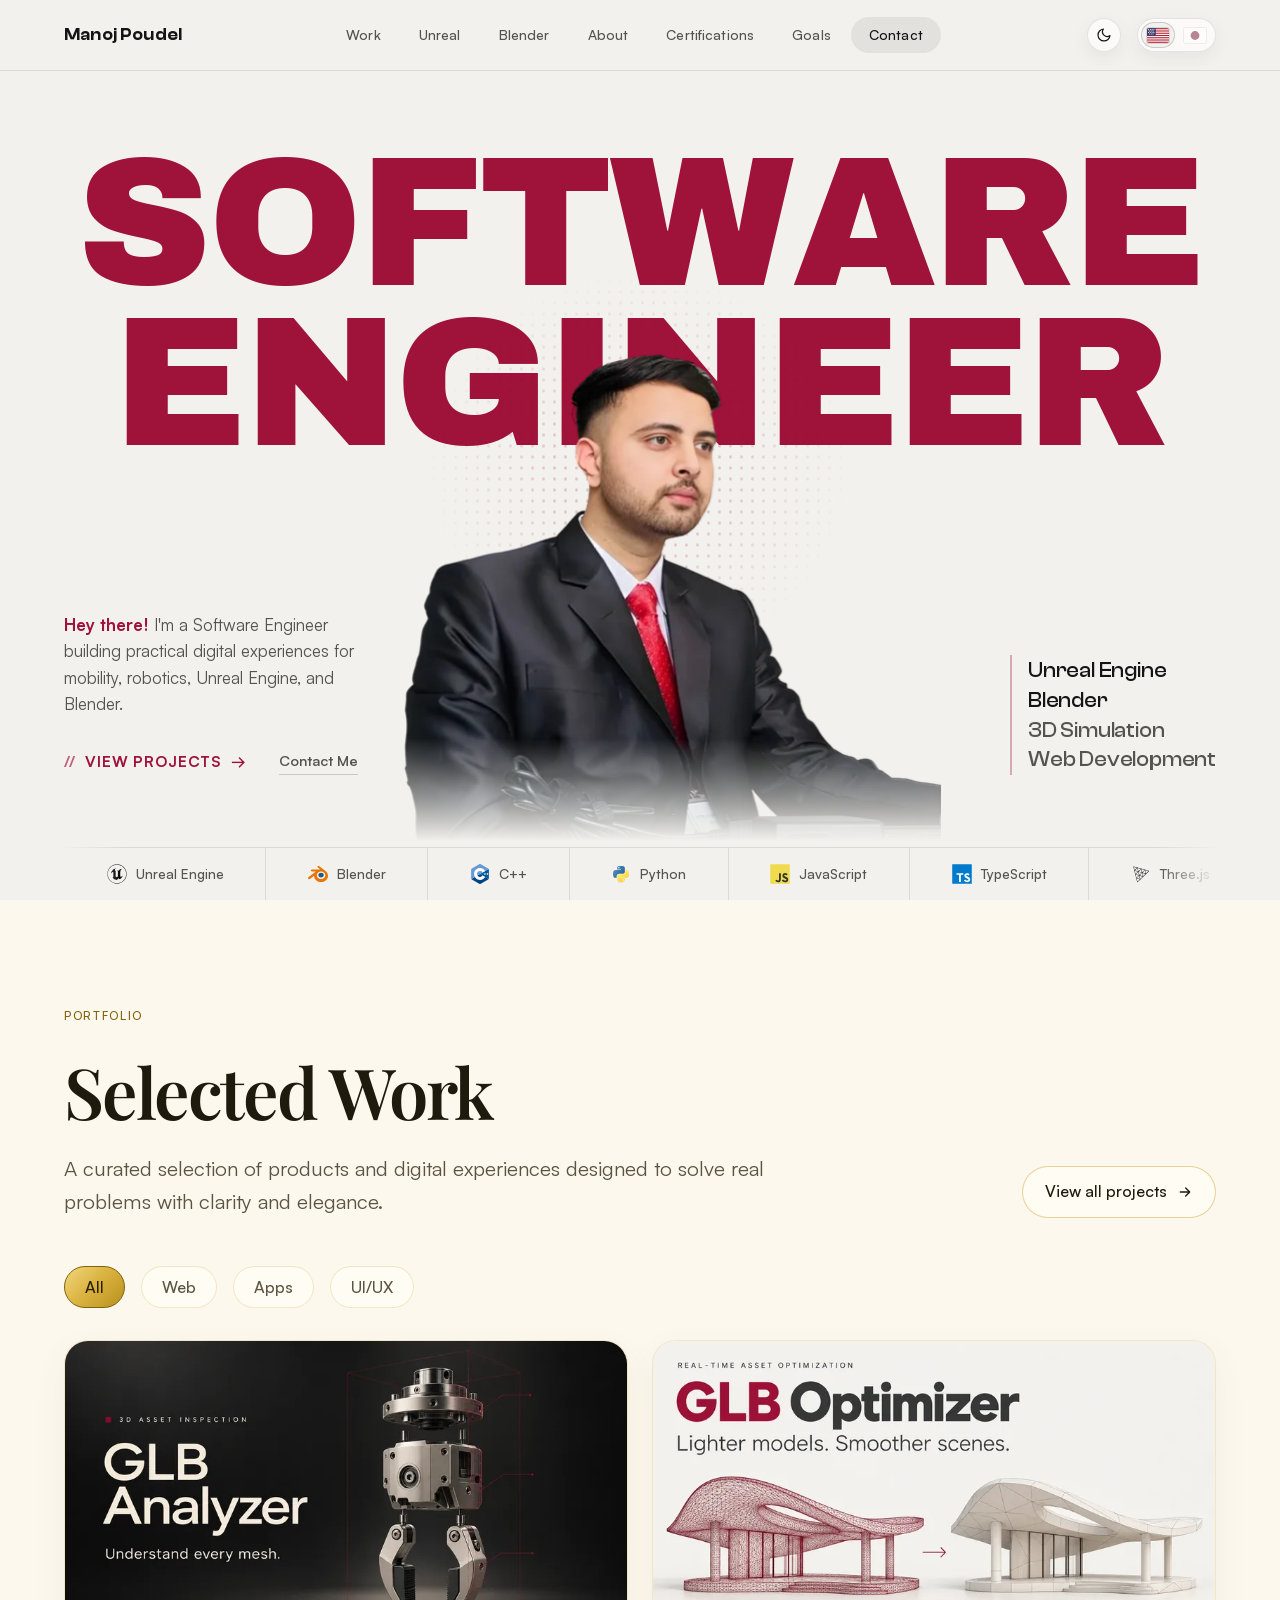
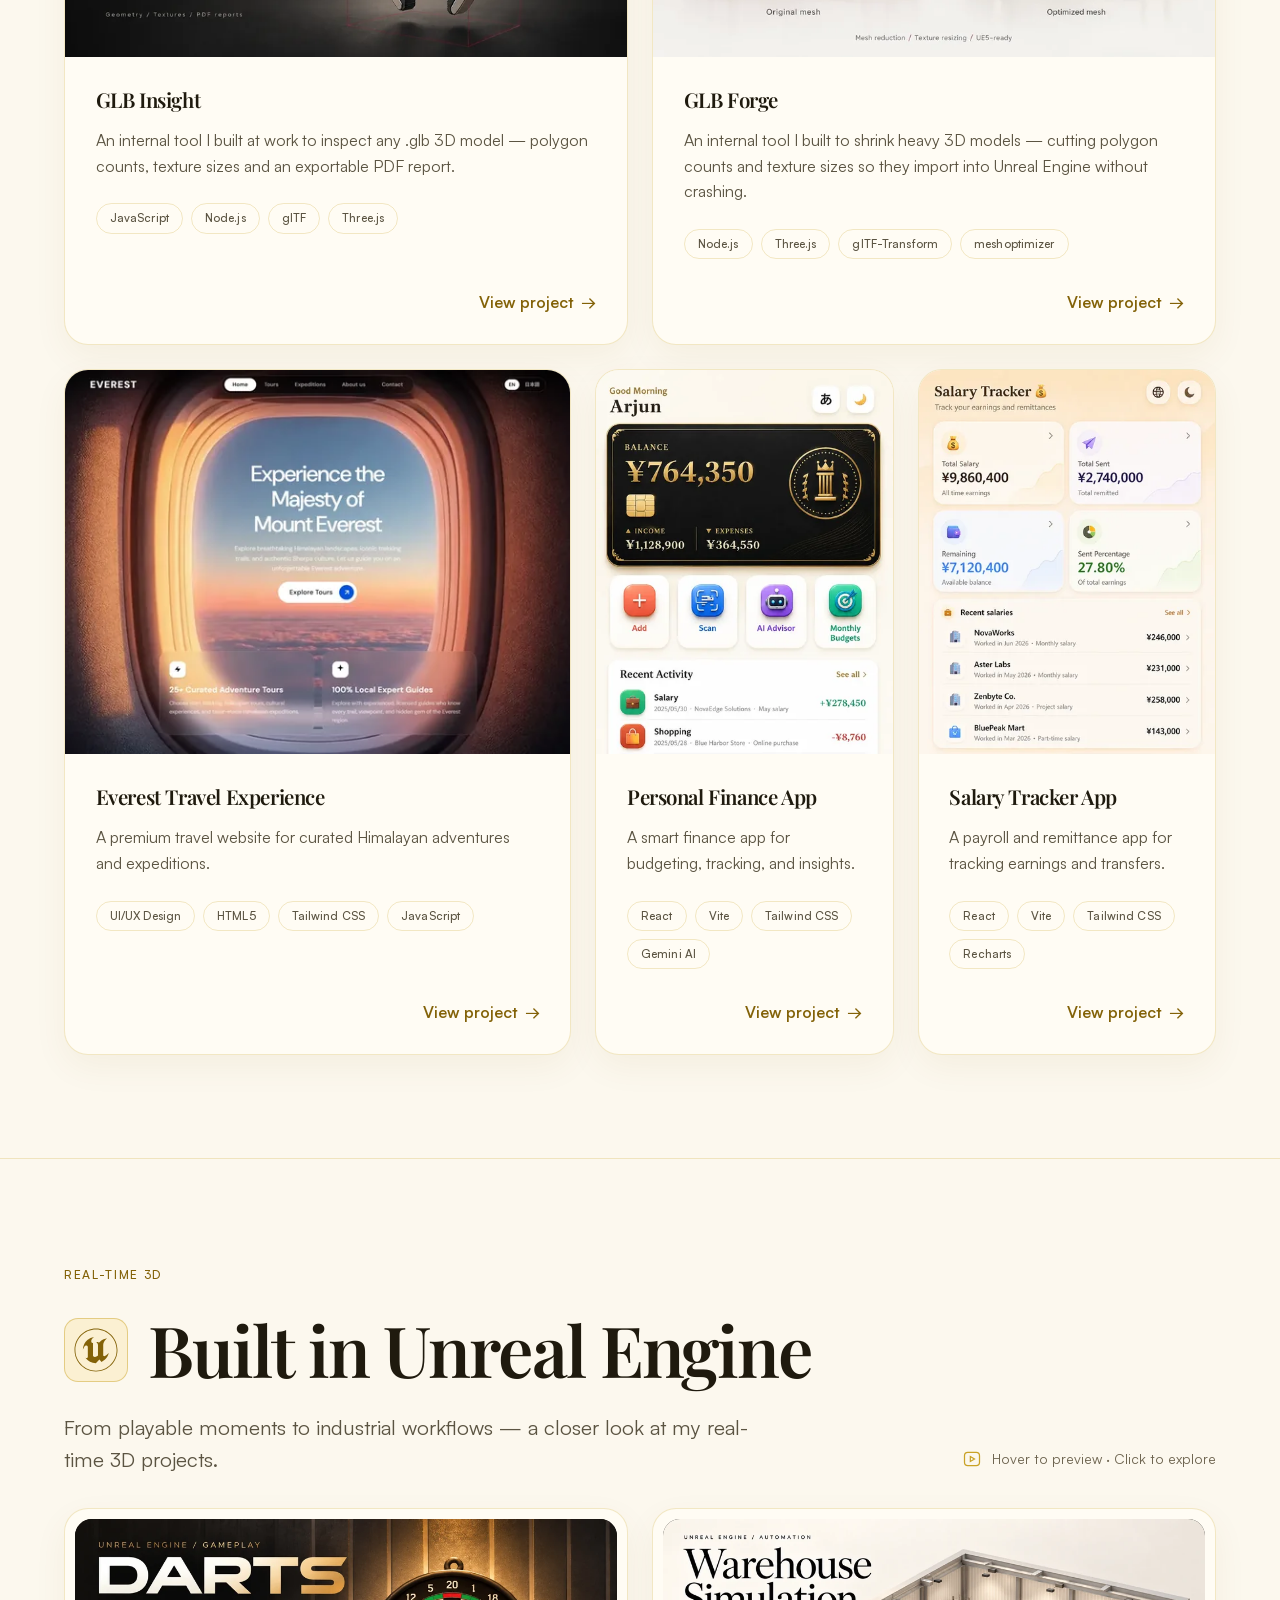
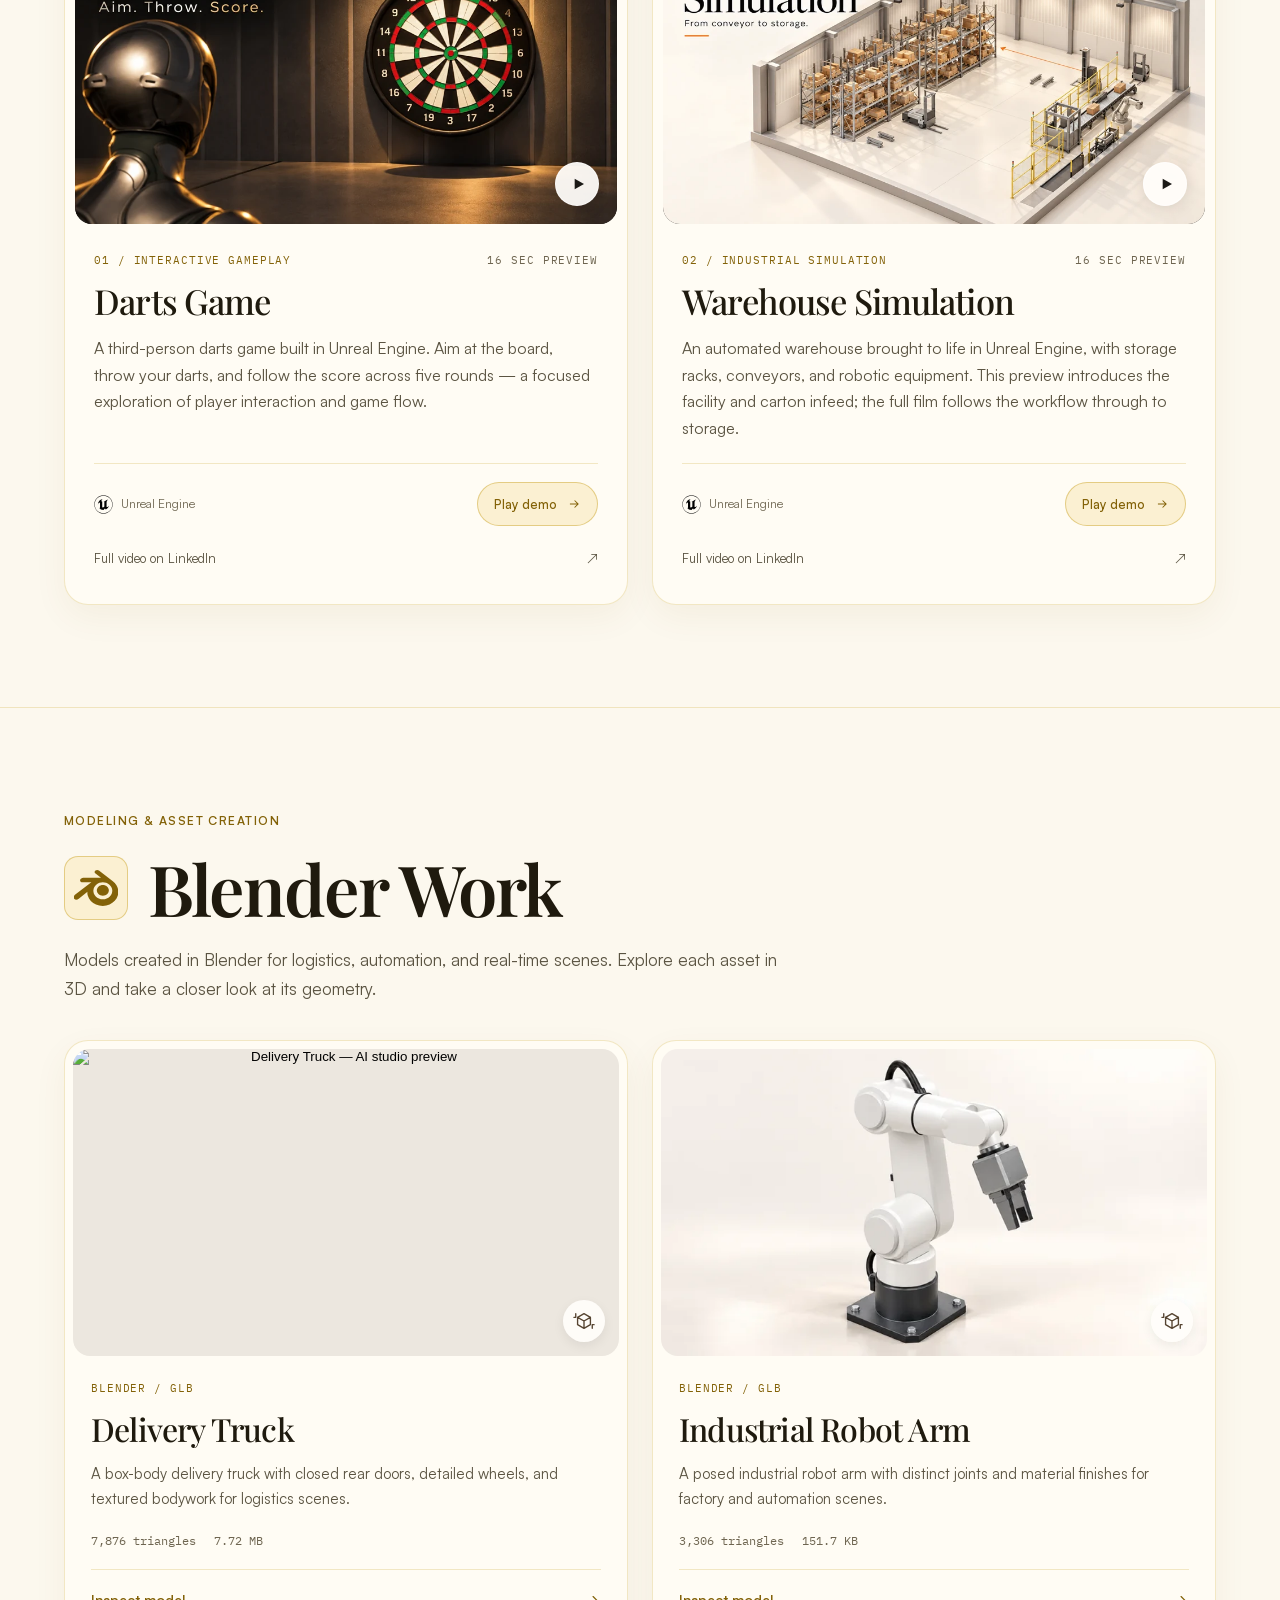
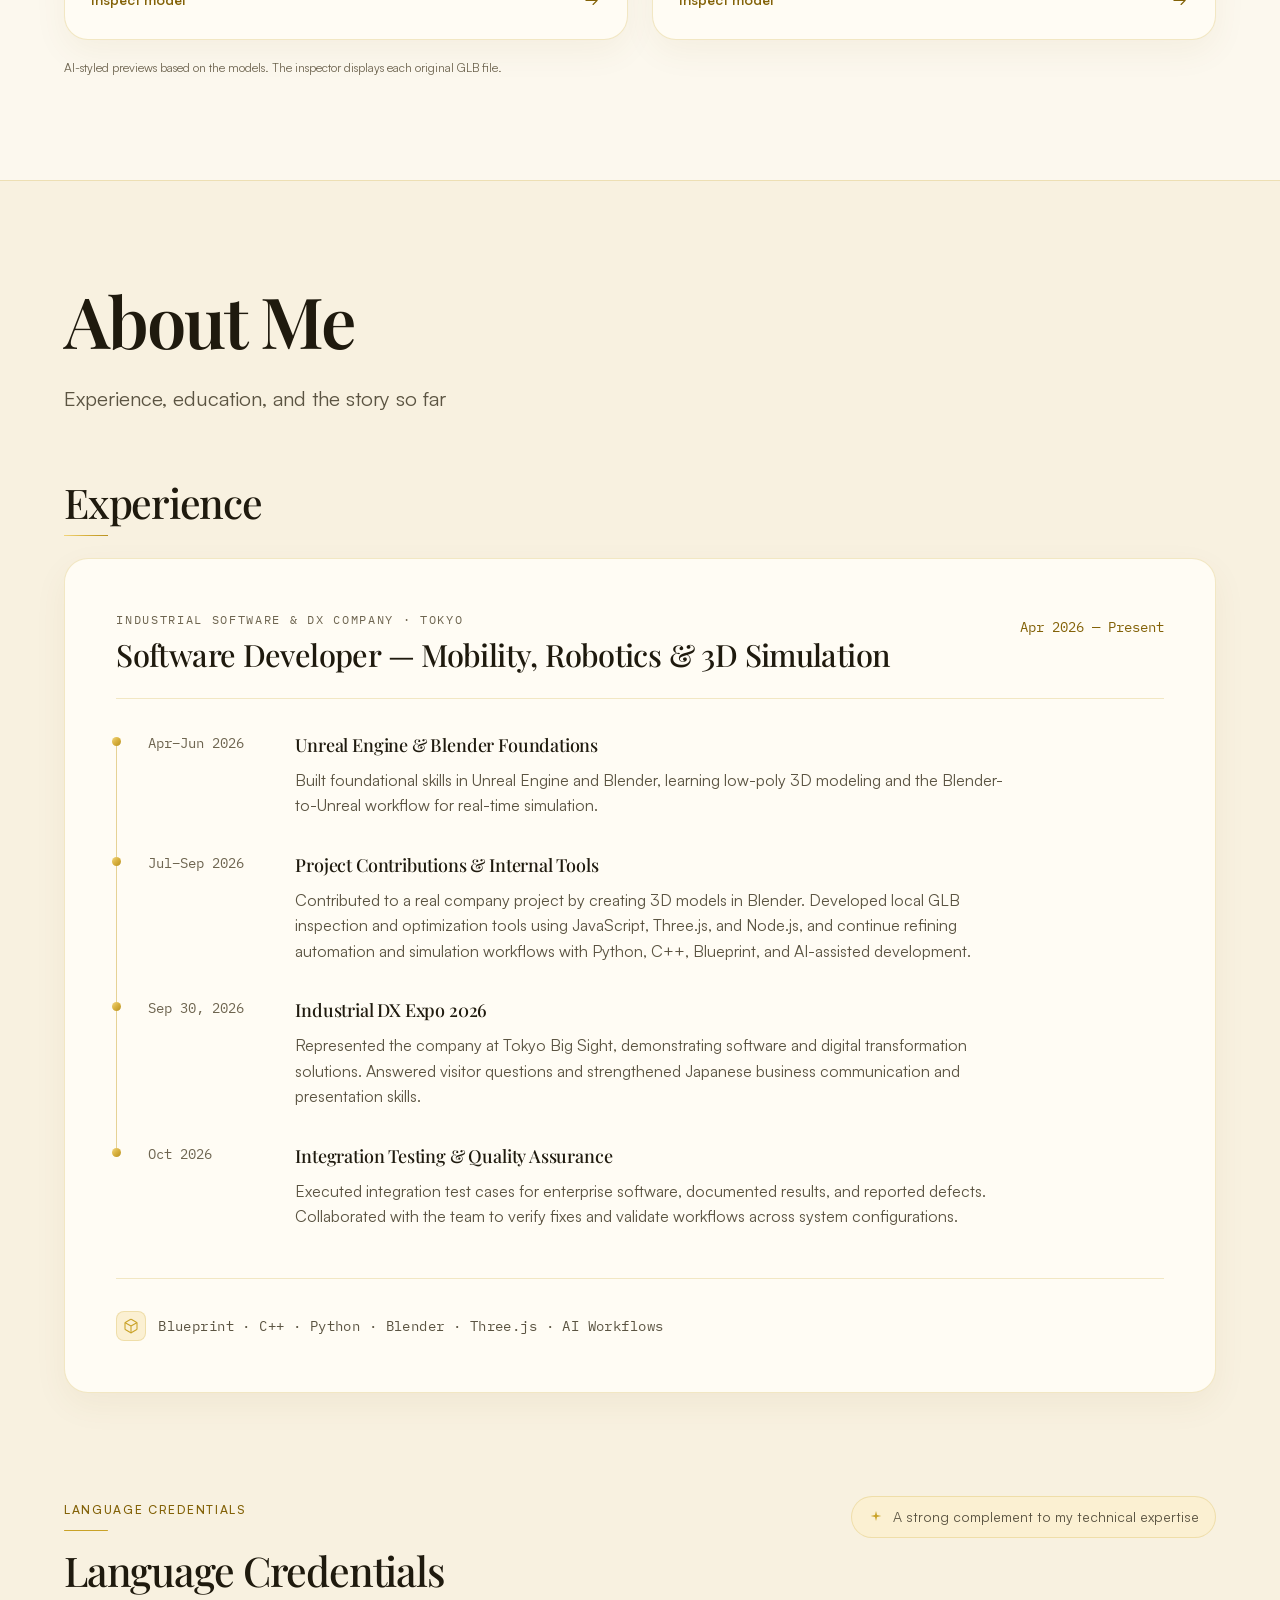
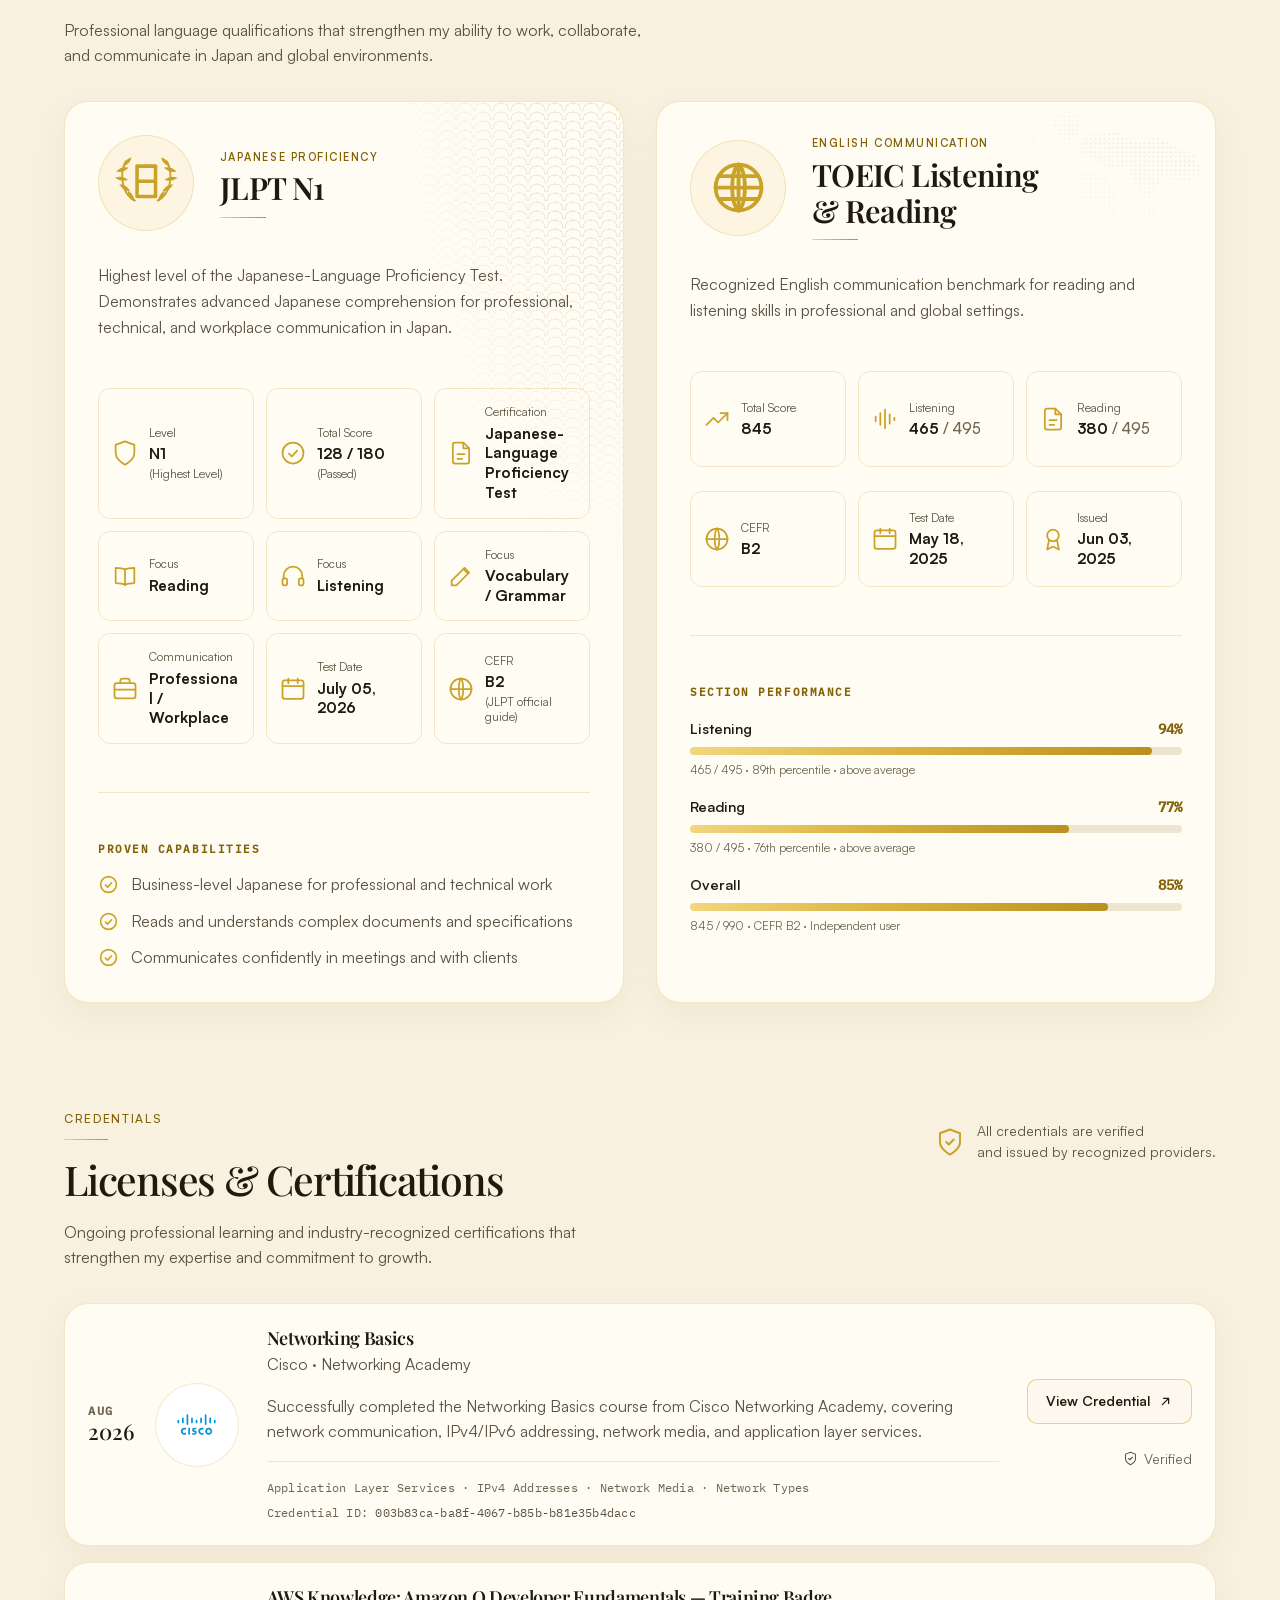
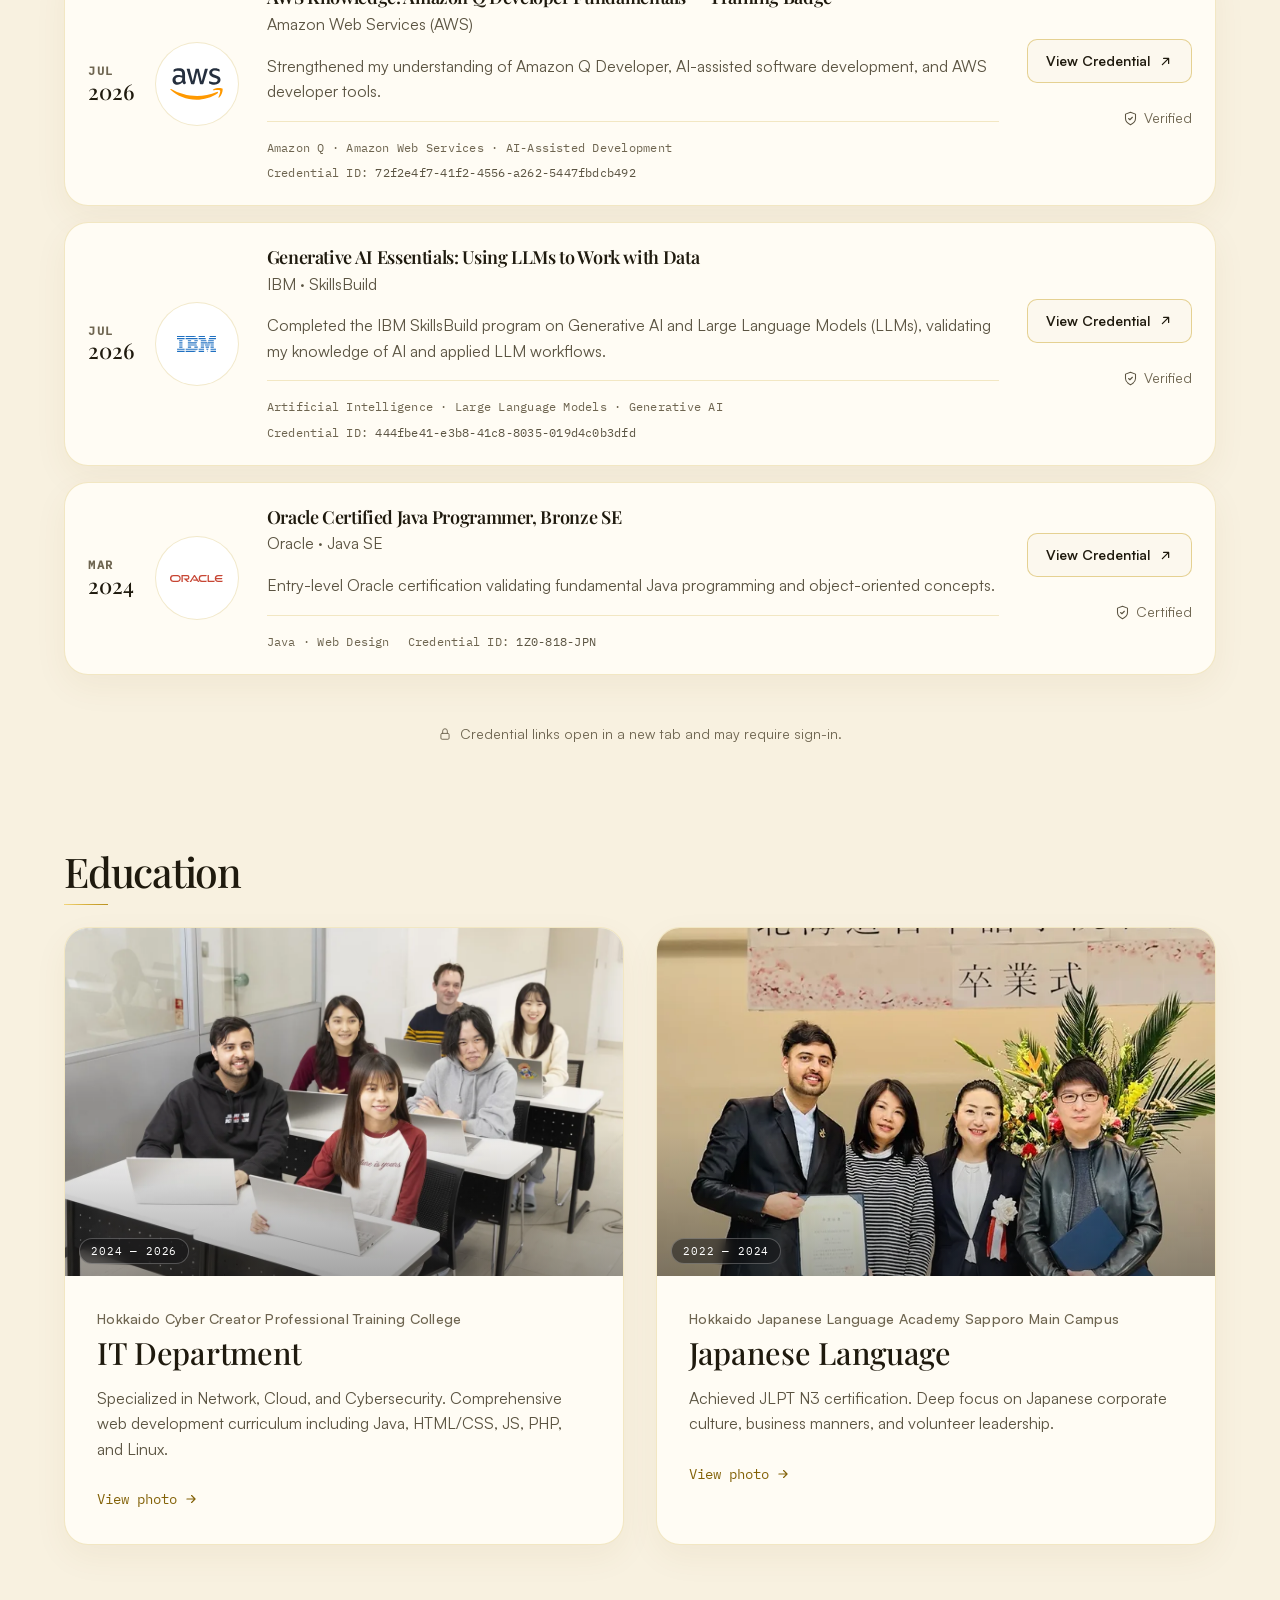
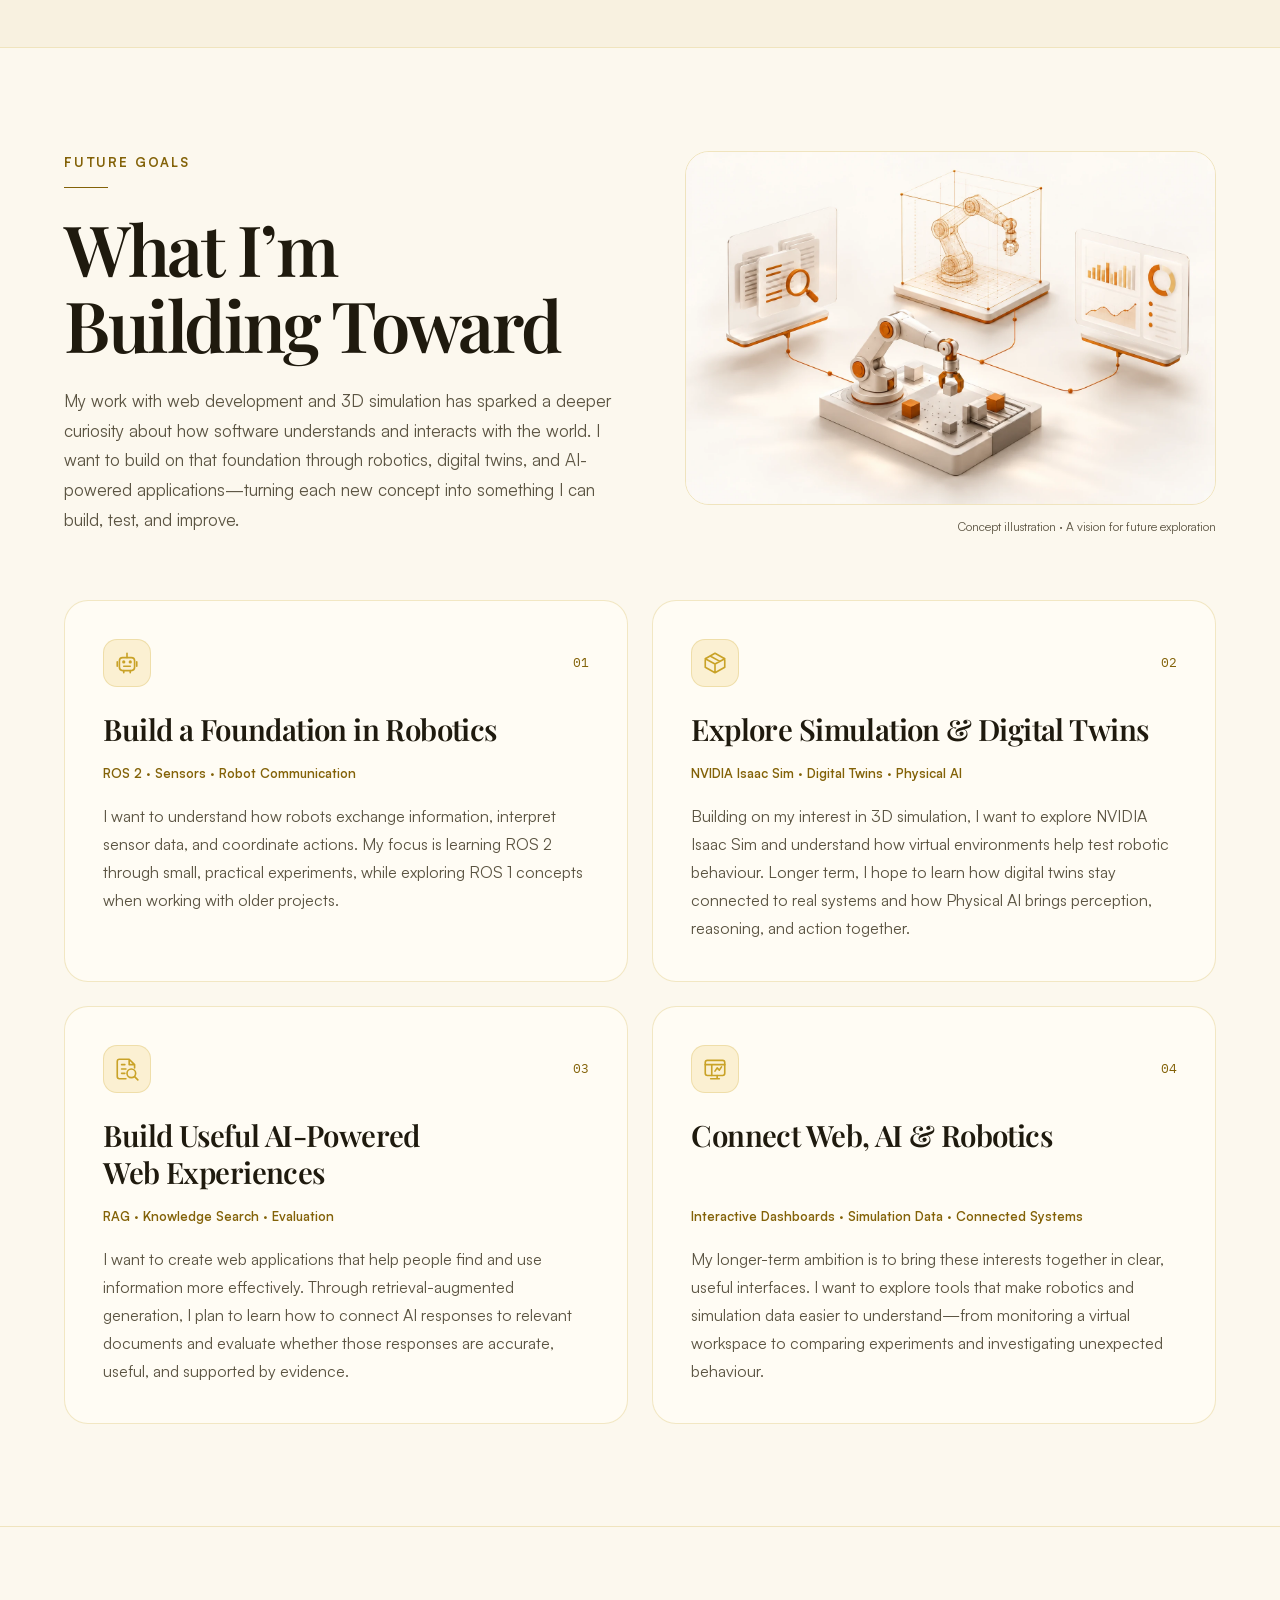
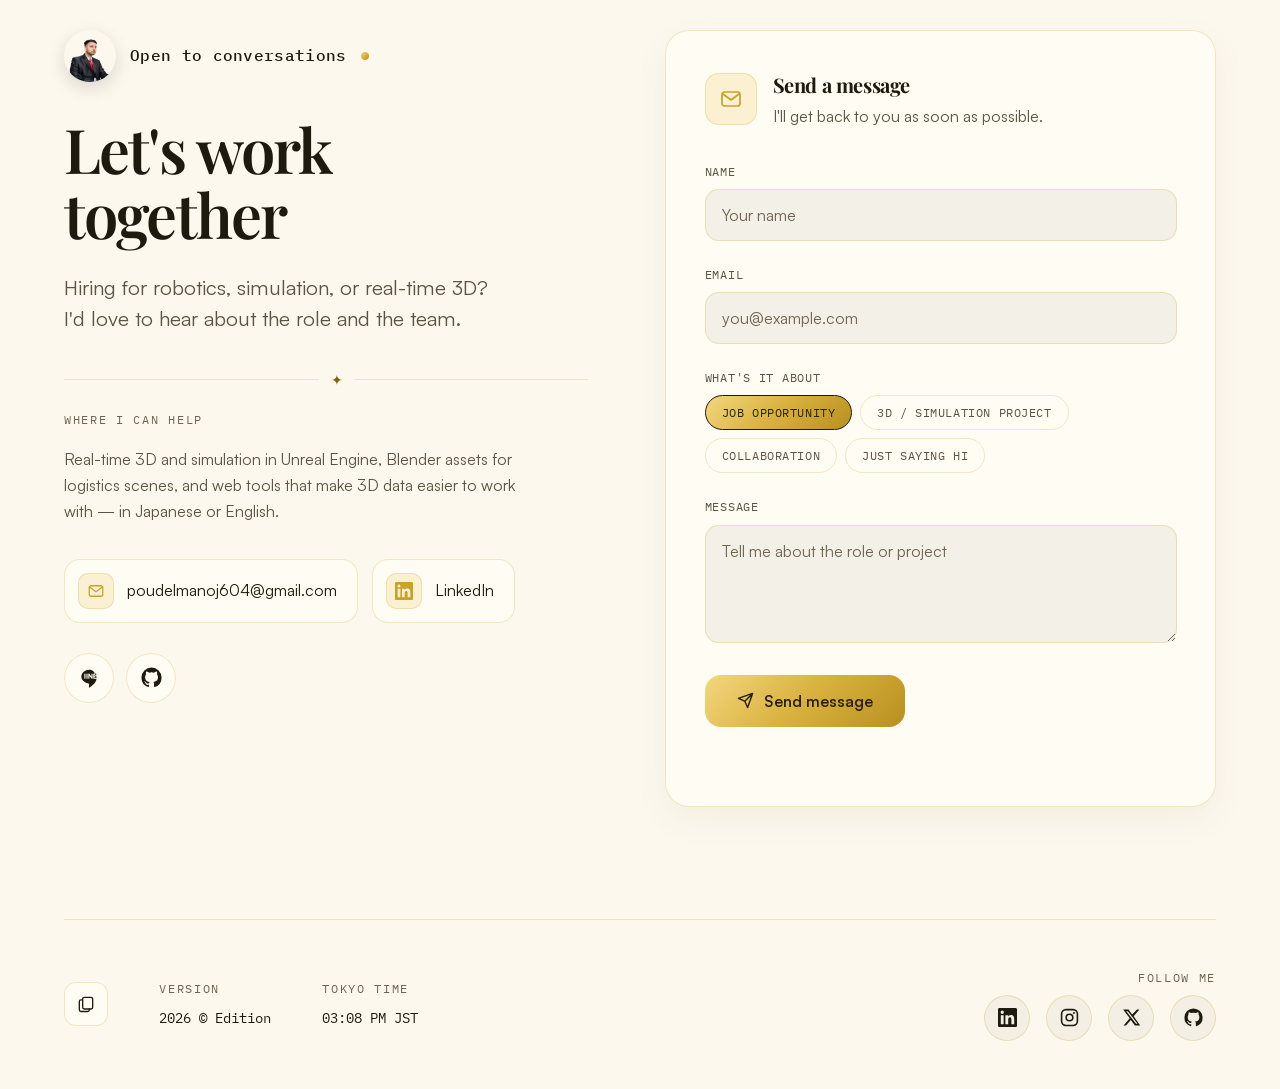
==== commit 5ecd8123: "Certifications: 2 x 2 card grid on phones All four credentials now fit on one phone screen (grid ~51" ====
--- a/index.html
+++ b/index.html
@@ -4052,6 +4052,152 @@
         @media (min-width: 769px) and (max-width: 820px) {
             .top-nav .np-link { padding-inline: 5px; }
         }
+        /* ── Animated menu icons ───────────────────────────────────────────
+           Built on the 12 principles of animation:
+           staging + overlapping action (cascade on open), anticipation, squash
+           & stretch, follow-through, arcs, slow-in/slow-out, secondary action,
+           timing, exaggeration, solid drawing and appeal. Each icon plays once
+           whenever the menu opens; the current section's icon keeps playing
+           slowly. Fully static under prefers-reduced-motion. */
+        .menu-link { grid-template-columns: 28px minmax(0, 1fr) 16px; gap: 12px; }
+        .menu-index { display: grid; place-items: center; width: 28px; height: 28px; color: var(--ink-2); }
+        .menu-link[aria-current="location"] .menu-index, .menu-link:hover .menu-index { color: var(--accent); }
+        .mi { width: 24px; height: 24px; overflow: visible; fill: none; stroke: currentColor; stroke-width: 1.6; stroke-linecap: round; stroke-linejoin: round; }
+        .mi * { transform-box: fill-box; }
+        .mi .mi-btn, .mi .mi-bull, .mi .mi-sat, .mi .mi-puff, .mi .mi-latch { fill: currentColor; stroke: none; }
+        .mi-house, .mi-case, .mi-target { transform-origin: 50% 100%; }
+        .mi-handle { transform-origin: 50% 100%; }
+        .mi-pad { transform-origin: 50% 70%; }
+        .mi-btn { transform-origin: 50% 50%; }
+        .mi-cube { transform-origin: 50% 50%; }
+        .mi-orbit { transform-origin: 12px 12px; transform-box: view-box; }
+        .mi-head { transform-origin: 50% 100%; }
+        .mi-arm { transform-origin: 0% 100%; }
+        .mi-medal { transform-origin: 12px 9.6px; transform-box: view-box; }
+        .mi-star { transform-origin: 50% 50%; }
+        .mi-trail { stroke-dasharray: 1.4 2.2; }
+        .mi-puff { opacity: 0; }
+
+        @media (prefers-reduced-motion: no-preference) {
+            .menu-overlay.is-open .mi { --d: calc(var(--i, 0) * 70ms + 220ms); }
+            .menu-overlay.is-open .mi-house  { animation: mi-drop 900ms var(--d) cubic-bezier(.3, 0, .2, 1) both; }
+            .menu-overlay.is-open .mi-puff-1 { animation: mi-puff 1300ms calc(var(--d) + 500ms) ease-out both; }
+            .menu-overlay.is-open .mi-puff-2 { animation: mi-puff 1300ms calc(var(--d) + 750ms) ease-out both; }
+            .menu-overlay.is-open .mi-case   { animation: mi-hop 1000ms var(--d) cubic-bezier(.3, 0, .2, 1) both; }
+            .menu-overlay.is-open .mi-handle { animation: mi-hop-lag 1000ms calc(var(--d) + 70ms) cubic-bezier(.3, 0, .2, 1) both; }
+            .menu-overlay.is-open .mi-pad    { animation: mi-tilt 1100ms var(--d) cubic-bezier(.45, 0, .2, 1) both; }
+            .menu-overlay.is-open .mi-btn-a  { animation: mi-press 420ms calc(var(--d) + 350ms) ease-in-out both; }
+            .menu-overlay.is-open .mi-btn-b  { animation: mi-press 420ms calc(var(--d) + 560ms) ease-in-out both; }
+            .menu-overlay.is-open .mi-cube   { animation: mi-turn 1100ms var(--d) cubic-bezier(.65, 0, .35, 1) both; }
+            .menu-overlay.is-open .mi-orbit  { animation: mi-orbit 1400ms var(--d) cubic-bezier(.65, 0, .35, 1) both; }
+            .menu-overlay.is-open .mi-arm    { animation: mi-wave 1200ms var(--d) cubic-bezier(.4, 0, .2, 1) both; }
+            .menu-overlay.is-open .mi-head   { animation: mi-nod 1200ms calc(var(--d) + 60ms) ease-in-out both; }
+            .menu-overlay.is-open .mi-medal  { animation: mi-swing 1500ms var(--d) cubic-bezier(.4, 0, .2, 1) both; }
+            .menu-overlay.is-open .mi-star   { animation: mi-glint 600ms calc(var(--d) + 650ms) ease-out both; }
+            .menu-overlay.is-open .mi-arrow  { animation: mi-shoot 1000ms var(--d) cubic-bezier(.5, 0, .1, 1) both; }
+            .menu-overlay.is-open .mi-target { animation: mi-impact 1000ms var(--d) ease-out both; }
+            .menu-overlay.is-open .mi-plane  { animation: mi-fly 1500ms var(--d) cubic-bezier(.55, 0, .25, 1) both; }
+            .menu-overlay.is-open .mi-trail  { animation: mi-trail 1500ms var(--d) ease-in-out both; }
+
+            /* the current section keeps "breathing" its signature action */
+            .menu-overlay.is-open .menu-link[aria-current="location"] .mi * { animation-iteration-count: infinite; animation-duration: 2.8s; }
+        }
+
+        /* Home: stretch while falling, squash on landing, settle (squash & stretch, follow-through) */
+        @keyframes mi-drop {
+            0%   { transform: translateY(-7px) scale(.9, 1.12); }
+            35%  { transform: translateY(0) scale(1.14, .84); }
+            55%  { transform: translateY(-1.5px) scale(.95, 1.06); }
+            75%  { transform: translateY(0) scale(1.03, .97); }
+            100% { transform: none; }
+        }
+        @keyframes mi-puff { 0% { opacity: 0; transform: translate(0, 2px) scale(.4); } 25% { opacity: .9; } 100% { opacity: 0; transform: translate(2.4px, -3px) scale(1.5); } }
+        /* Work: crouch (anticipation) -> stretch up -> squash on landing; handle lags (overlapping action) */
+        @keyframes mi-hop {
+            0%, 8% { transform: none; }
+            22%  { transform: scale(1.12, .82); }
+            42%  { transform: translateY(-5px) scale(.9, 1.12); }
+            62%  { transform: translateY(0) scale(1.12, .86); }
+            80%  { transform: scale(.97, 1.03); }
+            100% { transform: none; }
+        }
+        @keyframes mi-hop-lag {
+            0%, 8% { transform: none; }
+            22%  { transform: translateY(1.6px); }
+            42%  { transform: translateY(-4px) rotate(-10deg); }
+            62%  { transform: translateY(1px) rotate(8deg); }
+            82%  { transform: rotate(-3deg); }
+            100% { transform: none; }
+        }
+        /* Unreal: gamepad tilts on an arc with overshoot; buttons squash when pressed */
+        @keyframes mi-tilt {
+            0%   { transform: none; }
+            25%  { transform: rotate(-14deg) translateY(-1px); }
+            55%  { transform: rotate(10deg) translateY(-1px); }
+            78%  { transform: rotate(-4deg); }
+            100% { transform: none; }
+        }
+        @keyframes mi-press { 0%, 100% { transform: none; } 40% { transform: scale(.4); } 70% { transform: scale(1.35); } }
+        /* Blender: cube turns in depth (solid drawing), satellite orbits with slow-in/slow-out */
+        @keyframes mi-turn {
+            0%   { transform: none; }
+            24%  { transform: scaleX(.15) scaleY(1.05); }
+            25%  { transform: scaleX(-.15) scaleY(1.05); }
+            50%  { transform: scaleX(-1); }
+            74%  { transform: scaleX(-.15) scaleY(1.05); }
+            75%  { transform: scaleX(.15) scaleY(1.05); }
+            92%  { transform: scaleX(1.05); }
+            100% { transform: none; }
+        }
+        @keyframes mi-orbit { from { transform: rotate(0); } to { transform: rotate(360deg); } }
+        /* About: arm waves on arcs, decaying overshoot; head tilts a beat later */
+        @keyframes mi-wave {
+            0%   { transform: rotate(0); }
+            18%  { transform: rotate(-28deg); }
+            38%  { transform: rotate(22deg); }
+            56%  { transform: rotate(-20deg); }
+            74%  { transform: rotate(10deg); }
+            100% { transform: rotate(0); }
+        }
+        @keyframes mi-nod { 0%, 100% { transform: none; } 30% { transform: rotate(-8deg); } 60% { transform: rotate(5deg); } }
+        /* Certifications: pendulum swing with decaying follow-through + star glint */
+        @keyframes mi-swing {
+            0%   { transform: rotate(0); }
+            15%  { transform: rotate(22deg); }
+            35%  { transform: rotate(-15deg); }
+            55%  { transform: rotate(9deg); }
+            72%  { transform: rotate(-4deg); }
+            88%  { transform: rotate(1.5deg); }
+            100% { transform: rotate(0); }
+        }
+        @keyframes mi-glint { 0%, 100% { transform: none; } 45% { transform: scale(1.5) rotate(36deg); } }
+        /* Goals: pull back (anticipation), fly in fast, impact squash + wobble (exaggeration) */
+        @keyframes mi-shoot {
+            0%   { transform: translate(0, 0); opacity: 1; }
+            22%  { transform: translate(3px, -3px); }
+            23%  { transform: translate(9px, -9px); opacity: 0; }
+            30%  { transform: translate(7px, -7px); opacity: 1; }
+            52%  { transform: translate(0, 0); }
+            62%  { transform: translate(-1px, 1px); }
+            100% { transform: translate(0, 0); }
+        }
+        @keyframes mi-impact {
+            0%, 50% { transform: none; }
+            58%  { transform: scale(1.14, .86); }
+            72%  { transform: scale(.94, 1.06); }
+            86%  { transform: scale(1.03, .97); }
+            100% { transform: none; }
+        }
+        /* Contact: plane exits on an arc, loops back in from the opposite side; trail is drawn */
+        @keyframes mi-fly {
+            0%   { transform: none; opacity: 1; }
+            12%  { transform: translate(-1.5px, 1.5px) rotate(-6deg); }
+            42%  { transform: translate(10px, -8px) rotate(14deg) scale(.7); opacity: 0; }
+            43%  { transform: translate(-10px, 8px) rotate(-14deg) scale(.7); opacity: 0; }
+            75%  { transform: translate(1.5px, -1.5px) rotate(4deg); opacity: 1; }
+            100% { transform: none; }
+        }
+        @keyframes mi-trail { 0% { stroke-dashoffset: 0; opacity: .9; } 50% { opacity: 0; } 100% { stroke-dashoffset: -14; opacity: .9; } }
         @media (prefers-reduced-motion: reduce) { .menu-overlay, .menu-backdrop, .menu-link { transition: none; } }
     </style>
     <!-- Phone layouts (768px and below) (inlined: render-critical) -->
@@ -4092,30 +4238,33 @@
             :root {
                 --font-body: "Satoshi Mobile", "Helvetica Neue", Arial, sans-serif;
                 --gutter: clamp(16px, 5vw, 24px);
-                --section-gap: 56px;
-                --section-heading: clamp(2rem, 8.6vw, 2.5rem);
-                --subsection-heading: clamp(1.75rem, 7vw, 2rem);
+                --section-gap: 48px;
+                /* Mobile type scale: section 30 / subsection 24 / card title 20 / body 15. */
+                --section-heading: clamp(1.75rem, 7.6vw, 2.1rem);
+                --subsection-heading: clamp(1.4rem, 6.2vw, 1.6rem);
+                --m-card-title: clamp(19px, 5.1vw, 21px);
+                --m-body: 15px;
             }
 
             .top-nav { padding-inline: var(--gutter); }
             .hero { padding-top: 104px; padding-bottom: 32px; }
             .hero-bigtype { font-size: clamp(2.1rem, 14.4vw, 6.5rem); }
-            .hero-hi { max-width: 38ch; font-size: 16px; line-height: 1.6; }
+            .hero-hi { max-width: 38ch; font-size: var(--m-body); line-height: 1.6; }
             .hero-actions { gap: 16px 24px; margin-top: 20px; }
             .hero-cta, .hero-contact { display: inline-flex; align-items: center; min-height: 44px; }
             .hero-expertise { margin-top: 20px; gap: 9px; }
-            .hero-expertise li { color: var(--ink-2); font-size: 17px; line-height: 1.3; }
+            .hero-expertise li { color: var(--ink-2); font-size: 15px; line-height: 1.3; }
             .hero-expertise li.is-active { color: var(--ink); }
             .hero-techstrip { margin-top: 24px; }
 
             /* A consistent reading rhythm, without squeezing content into columns. */
             .pw-head { gap: 20px; }
-            .pw-sub, .about-me-header p, .cl-sub { font-size: 16px; line-height: 1.65; }
+            .pw-sub, .about-me-header p, .cl-sub { font-size: var(--m-body); line-height: 1.6; }
             .pw-sub { margin-top: 16px; }
             .pw-viewall { min-height: 44px; padding: 10px 18px; }
             .pw-filters { flex-wrap: wrap; gap: 8px; margin-top: 24px; overflow: visible; }
             .pw-fbtn { min-width: 48px; min-height: 44px; padding: 10px 16px; }
-            .pw-projects { gap: 24px; margin-top: 24px; }
+            .pw-projects { gap: 16px; margin-top: 20px; }
             /* Desktop GSAP reveals set inline transforms/opacity. On phones, content
                stays visible and stable while swiping, including the contact section. */
             .pw-card, .edu-card, .xp-item, .xp-phases li, .footer-container {
@@ -4124,16 +4273,16 @@
             }
             .pw-card { min-width: 0; padding: 8px; border-radius: 22px; }
             .pw-cover { border-radius: 15px; }
-            .pw-body, .pw-app .pw-body { padding: 20px 12px 12px; gap: 12px; }
+            .pw-body, .pw-app .pw-body { padding: 16px 10px 8px; gap: 10px; }
             .pw-name, .pw-hero .pw-name, .pw-app .pw-name {
-                font-size: clamp(23px, 6vw, 27px);
-                line-height: 1.22;
+                font-size: var(--m-card-title);
+                line-height: 1.25;
                 overflow-wrap: anywhere;
             }
             .pw-desc, .pw-app .pw-desc {
                 display: block;
-                font-size: 16px;
-                line-height: 1.6;
+                font-size: var(--m-body);
+                line-height: 1.55;
                 overflow: visible;
                 -webkit-line-clamp: unset;
                 line-clamp: unset;
@@ -4154,7 +4303,7 @@
                 display: grid;
                 place-items: center;
                 flex: none;
-                height: clamp(280px, 76vw, 340px);
+                height: clamp(200px, 56vw, 240px);
                 padding: 16px;
                 border-radius: 15px;
                 background: var(--surface);
@@ -4169,89 +4318,93 @@
                 border-radius: 12px;
                 box-shadow: 0 6px 22px rgb(35 25 10 / 12%);
             }
-            .ue-heading { margin-bottom: 24px; }
+            .ue-heading { margin-bottom: 20px; }
             .ue-note { margin-top: 18px; font-size: 14px; line-height: 1.5; }
             .ue-note svg { flex: none; }
             .ue-card { border-radius: 22px; }
-            .ue-body { padding: 20px 12px 12px; }
+            .ue-body { padding: 16px 10px 10px; }
             .ue-meta { font-size: 11px; letter-spacing: .04em; gap: 8px; flex-wrap: wrap; }
-            .ue-name { font-size: clamp(23px, 6vw, 27px); line-height: 1.22; }
-            .ue-desc { margin: 12px 0 20px; line-height: 1.6; }
+            .ue-name { font-size: var(--m-card-title); line-height: 1.25; }
+            .ue-desc { margin: 10px 0 16px; font-size: var(--m-body); line-height: 1.55; }
             .ue-footer { gap: 12px; padding-top: 16px; }
             .ue-tech, .ue-toggle, .ue-full { font-size: 14px; }
             .ue-full { padding-block: 8px; line-height: 1.5; }
 
-            .about-me-header { margin-bottom: 36px; }
+            .about-me-header { margin-bottom: 28px; }
             .about-me-header h2 { margin-bottom: 14px; }
-            .section-title { margin-bottom: 28px; }
-            .xp-item { padding: 22px 20px; border-radius: 22px; }
-            .xp-head { gap: 12px; margin-bottom: 24px; padding-bottom: 20px; }
+            .section-title { margin-bottom: 20px; }
+            .xp-item { padding: 18px 16px; border-radius: 20px; }
+            .xp-head { gap: 10px; margin-bottom: 20px; padding-bottom: 16px; }
             .xp-org { font-size: 11px; line-height: 1.6; letter-spacing: .06em; }
-            .xp-role { font-size: 26px; line-height: 1.3; }
+            .xp-role { font-size: var(--m-card-title); line-height: 1.3; }
             .xp-years { font-size: 13px; white-space: normal; }
-            .xp-phases li { gap: 10px; padding-left: 20px; padding-bottom: 28px; }
+            .xp-phases li { gap: 8px; padding-left: 18px; padding-bottom: 20px; }
             .xp-when { font-size: 12px; flex: none; }
-            .xp-phases h4 { font-size: 18px; line-height: 1.4; margin-bottom: 8px; }
-            .xp-phases p { font-size: 16px; line-height: 1.65; }
-            .xp-tech { align-items: flex-start; flex-wrap: nowrap; gap: 12px; margin-top: 24px; padding-top: 20px; }
+            .xp-phases h4 { font-size: 16px; line-height: 1.4; margin-bottom: 6px; }
+            .xp-phases p { font-size: var(--m-body); line-height: 1.55; }
+            .xp-tech { align-items: flex-start; flex-wrap: nowrap; gap: 12px; margin-top: 16px; padding-top: 16px; }
             .xp-tech-list { flex: 1; min-width: 0; font-size: 13px; line-height: 1.65; }
 
-            .lc-head, .cert-head { gap: 20px; margin-bottom: 24px; }
+            .lc-head, .cert-head { gap: 16px; margin-bottom: 20px; }
             .lc-note { padding: 10px 14px; font-size: 13px; line-height: 1.5; border-radius: 14px; }
-            .lc-grid { gap: 24px; }
-            .lc-card { padding: 22px 20px; border-radius: 22px; }
+            .lc-grid { gap: 16px; }
+            .lc-card { padding: 18px 16px; border-radius: 20px; }
             .lc-card-head { gap: 14px; align-items: center; }
-            .lc-badge { width: 64px; height: 64px; }
+            .lc-badge { width: 52px; height: 52px; }
             .lc-badge svg { width: 65%; height: 65%; }
             .lc-badge-jp svg { width: 90%; height: 90%; }
             .lc-cat { font-size: 10px; letter-spacing: .08em; line-height: 1.5; }
-            .lc-name { font-size: 26px; line-height: 1.2; text-wrap: initial; }
-            .lc-desc { margin-top: 20px; font-size: 16px; line-height: 1.65; }
+            .lc-name { font-size: var(--m-card-title); line-height: 1.2; text-wrap: initial; }
+            .lc-desc { margin-top: 14px; font-size: var(--m-body); line-height: 1.55; }
             .lc-pattern { height: 260px; opacity: .07; }
-            .lc-tiles, .lc-tiles-en { grid-template-columns: repeat(2, minmax(0, 1fr)); gap: 10px; margin-top: 24px; }
+            .lc-tiles, .lc-tiles-en { grid-template-columns: repeat(2, minmax(0, 1fr)); gap: 8px; margin-top: 18px; }
             .lc-tile, .lc-tiles-en .lc-tile {
-                flex-direction: column;
-                align-items: flex-start;
+                flex-direction: row;
+                align-items: center;
                 justify-content: flex-start;
-                gap: 12px;
-                padding: 14px;
+                gap: 10px;
+                padding: 10px 12px;
                 min-height: 0;
                 border-radius: 12px;
             }
             /* The full certification name gets a full row; the other facts stay paired. */
             .lc-card:first-child .lc-tile:nth-child(3) { grid-column: 1 / -1; flex-direction: row; align-items: center; }
-            .lc-tico, .lc-tico svg { width: 24px; height: 24px; }
-            .lc-tlabel, .lc-tsub { font-size: 12px; line-height: 1.4; }
-            .lc-tval { font-size: 16px; line-height: 1.4; overflow-wrap: normal; }
+            .lc-tico, .lc-tico svg { width: 20px; height: 20px; flex: none; }
+            .lc-tlabel, .lc-tsub { font-size: 11px; line-height: 1.35; }
+            .lc-tval { font-size: 15px; line-height: 1.3; overflow-wrap: normal; }
             .lc-tmax { white-space: nowrap; font-size: 14px; }
-            .lc-perf { margin-top: 24px; padding-top: 20px; gap: 18px; }
-            .lc-caps { gap: 16px; }
-            .lc-caps li { font-size: 15px; line-height: 1.6; }
+            .lc-perf { margin-top: 18px; padding-top: 16px; gap: 14px; }
+            .lc-caps { gap: 10px; }
+            .lc-caps li { font-size: 14px; line-height: 1.5; }
             .lc-bar-sub { font-size: 12px; line-height: 1.5; }
 
             .cert-verify { font-size: 14px; line-height: 1.6; }
-            .cert-list { gap: 20px; }
-            .cred-card { padding: 20px; gap: 18px; border-radius: 22px; }
-            .cred-aside { justify-content: space-between; flex-direction: row-reverse; }
-            .cred-logo { width: 64px; height: 64px; }
-            .cred-date { align-items: flex-end; }
-            .cred-title { font-size: 23px; line-height: 1.3; }
-            .cred-issuer { font-size: 14px; line-height: 1.5; margin-top: 6px; }
-            .cred-desc { font-size: 16px; line-height: 1.65; margin-top: 12px; }
-            .cred-meta { font-size: 11px; line-height: 1.6; padding-top: 14px; margin-top: 16px; }
-            .cred-actions { gap: 12px; flex-wrap: wrap; padding-top: 16px; }
-            .cred-btn { min-height: 44px; white-space: normal; text-align: center; }
-            .cred-verified { font-size: 12px; }
+            /* Certifications: compact 2 x 2 grid, so all four fit on one phone screen.
+               Description/skills stay on desktop; "View Credential" links the full proof. */
+            .cert-list { display: grid; grid-template-columns: repeat(2, minmax(0, 1fr)); gap: 10px; }
+            .cred-card { display: flex; flex-direction: column; align-items: stretch; gap: 10px; padding: 12px; border-radius: 16px; }
+            .cred-aside { justify-content: space-between; flex-direction: row-reverse; align-items: center; gap: 8px; }
+            .cred-logo { width: 36px; height: 36px; }
+            .cred-date { align-items: flex-end; min-width: 0; }
+            .cred-mon { font-size: 10px; }
+            .cred-year { font-size: 14px; }
+            .cred-main { flex: 1; min-width: 0; }
+            .cred-title { font-size: 14px; line-height: 1.3; overflow-wrap: anywhere; }
+            .cred-issuer { font-size: 11.5px; line-height: 1.4; margin-top: 4px; }
+            .cred-desc, .cred-meta { display: none; }
+            .cred-actions { flex-direction: column; align-items: stretch; gap: 6px; margin-top: auto; padding-top: 10px; }
+            .cred-btn { min-height: 44px; padding: 8px 6px; gap: 4px; font-size: 12px; white-space: normal; text-align: center; justify-content: center; }
+            .cred-verified { justify-content: center; font-size: 11px; }
             .cert-foot { align-items: flex-start; font-size: 12px; line-height: 1.6; }
             .cert-foot svg { flex: none; margin-top: 3px; }
 
-            .edu-grid { gap: 24px; }
+            .edu-grid { gap: 16px; }
             .edu-card { border-radius: 22px; }
-            .edu-photo { aspect-ratio: 4 / 3; }
-            .edu-body { padding: 20px; }
+            .edu-photo { aspect-ratio: 16 / 9; }
+            .edu-body { padding: 16px; }
             .edu-school { font-size: 13px; line-height: 1.6; letter-spacing: 0; }
-            .edu-title { font-size: 26px; line-height: 1.25; margin-top: 10px; }
-            .edu-desc { font-size: 16px; line-height: 1.65; }
+            .edu-title { font-size: var(--m-card-title); line-height: 1.25; margin-top: 8px; }
+            .edu-desc { font-size: var(--m-body); line-height: 1.55; }
             .edu-more { display: flex; justify-content: space-between; min-height: 44px; margin-top: 16px; border-top: 1px solid var(--hairline); padding-top: 12px; }
             .stack { padding-block: 24px; }
 
@@ -4263,16 +4416,16 @@
             .cl-contact { padding: 12px; font-size: 14px; gap: 10px; }
             .cl-contact > span:last-child { min-width: 0; }
             .cl-socials { flex-wrap: wrap; }
-            .contact-card { padding: 22px 20px; border-radius: 22px; gap: 20px; }
+            .contact-card { padding: 18px 16px; border-radius: 20px; gap: 16px; }
             .cc-head { gap: 12px; align-items: flex-start; }
             .cc-head-ico { width: 44px; height: 44px; border-radius: 12px; }
-            .cc-title { font-size: 23px; line-height: 1.3; }
+            .cc-title { font-size: var(--m-card-title); line-height: 1.3; }
             .cc-sub { font-size: 14px; line-height: 1.6; margin-top: 6px; }
             .cf-field > span { font-size: 12px; letter-spacing: .04em; }
             /* 16px inputs avoid automatic input zoom in iOS Safari. */
             .cf-field input, .cf-field textarea { font-size: 16px; line-height: 1.5; padding: 13px 14px; }
             .cf-field input { min-height: 48px; }
-            .cf-field textarea { min-height: 144px; }
+            .cf-field textarea { min-height: 120px; }
             .cf-field input:focus-visible, .cf-field textarea:focus-visible { outline: 2px solid var(--accent); outline-offset: 2px; }
             .cf-topic { min-height: 44px; font-size: 12px; padding: 10px 12px; letter-spacing: 0; }
             .cf-submit { width: 100%; min-height: 48px; justify-content: center; padding: 14px; }
@@ -4289,9 +4442,25 @@
             .proj-modal { padding: max(12px, env(safe-area-inset-top)) 12px max(12px, env(safe-area-inset-bottom)); }
             .proj-dialog { max-height: calc(100dvh - 24px); width: 100%; overscroll-behavior: contain; }
             .proj-close { position: sticky; top: 12px; width: 44px; height: 44px; margin: 12px 12px -56px auto; }
-            .proj-content { padding: 24px 20px; }
-            .proj-title { font-size: 28px; line-height: 1.2; }
-            .proj-desc { font-size: 16px; line-height: 1.65; }
+            .proj-content { padding: 20px 16px 24px; }
+            .proj-title { font-size: 22px; line-height: 1.2; }
+            .proj-desc { font-size: var(--m-body); line-height: 1.6; }
+            /* Popup body on the same mobile scale as the page (14-15px copy). */
+            .proj-media { max-height: 210px; }
+            .proj-media.is-app { padding: 14px; }
+            .proj-media.is-app img { max-width: 140px; max-height: 250px; border-radius: 14px; box-shadow: 0 12px 30px rgb(0 0 0 / 22%); }
+            .proj-case { gap: 12px; padding: 12px 14px; border-radius: 14px; margin-bottom: 18px; }
+            .proj-case div { gap: 2px; }
+            .proj-case dt { font-size: 10.5px; padding-top: 0; }
+            .proj-case dd { font-size: 14px; line-height: 1.55; }
+            .proj-h { font-size: 11px; padding-top: 14px; margin-bottom: 10px; }
+            .proj-stack { gap: 10px; }
+            .proj-stack .ps-name { font-size: 14px; }
+            .proj-stack .ps-fn { font-size: 13.5px; line-height: 1.5; }
+            .proj-note { font-size: 14px; line-height: 1.55; margin-bottom: 14px; }
+            .proj-steps { gap: 10px; margin-bottom: 16px; }
+            .proj-steps li { padding-left: 38px; min-height: 26px; font-size: 14px; line-height: 1.5; }
+            .proj-steps li::before { width: 26px; height: 26px; font-size: 12px; }
             .proj-actions { gap: 10px; }
             .proj-live, .proj-open { min-height: 44px; padding: 12px 16px; font-size: 14px; }
             .image-modal { height: 100dvh; padding: 16px; overflow-y: auto; }
@@ -4312,7 +4481,7 @@
             @media (max-width: 359px) {
                 .lc-card-head { align-items: flex-start; gap: 12px; }
                 .lc-badge { width: 52px; height: 52px; }
-                .lc-name { font-size: 23px; }
+                .lc-name { font-size: 19px; }
                 .lc-tile { padding: 12px; }
                 .lc-tval { font-size: 15px; }
                 .ue-footer { align-items: stretch; flex-direction: column; }
@@ -4464,14 +4633,14 @@
         <nav class="menu-nav" aria-labelledby="mobileMenuTitle">
             <p class="menu-kicker" id="mobileMenuTitle" data-i18n="menuExplore">Explore the portfolio</p>
             <ol class="menu-links">
-                <li><a href="#home" class="menu-link" data-menu-link><span class="menu-index" aria-hidden="true">01</span><span class="menu-label" data-i18n="navHome">Home</span><span class="menu-arrow" aria-hidden="true">↗</span></a></li>
-                <li><a href="#work" class="menu-link" data-menu-link><span class="menu-index" aria-hidden="true">02</span><span class="menu-label" data-i18n="menuWork">Selected work</span><span class="menu-arrow" aria-hidden="true">↗</span></a></li>
-                <li><a href="#unreal-projects" class="menu-link" data-menu-link><span class="menu-index" aria-hidden="true">03</span><span class="menu-label" data-i18n="menuUnreal">Unreal Engine</span><span class="menu-arrow" aria-hidden="true">↗</span></a></li>
-                <li><a href="#blender-work" class="menu-link" data-menu-link><span class="menu-index" aria-hidden="true">04</span><span class="menu-label" data-i18n="menuBlender">Blender Work</span><span class="menu-arrow" aria-hidden="true">↗</span></a></li>
-                <li><a href="#about-me" class="menu-link" data-menu-link><span class="menu-index" aria-hidden="true">05</span><span class="menu-label" data-i18n="navAbout">About</span><span class="menu-arrow" aria-hidden="true">↗</span></a></li>
-                <li><a href="#certifications" class="menu-link" data-menu-link><span class="menu-index" aria-hidden="true">06</span><span class="menu-label" data-i18n="navCertifications">Certifications</span><span class="menu-arrow" aria-hidden="true">↗</span></a></li>
-                <li><a href="#future-goals" class="menu-link" data-menu-link><span class="menu-index" aria-hidden="true">07</span><span class="menu-label" data-i18n="navGoals">Goals</span><span class="menu-arrow" aria-hidden="true">↗</span></a></li>
-                <li><a href="#contact" class="menu-link" data-menu-link><span class="menu-index" aria-hidden="true">08</span><span class="menu-label" data-i18n="navContact">Contact</span><span class="menu-arrow" aria-hidden="true">↗</span></a></li>
+                <li><a href="#home" class="menu-link" data-menu-link><span class="menu-index" style="--i:0" aria-hidden="true"><svg class="mi mi-home" viewBox="0 0 24 24" aria-hidden="true" focusable="false"><g class="mi-house"><path d="M4 11.5 12 5l8 6.5"/><path d="M6 10v9.5h12V10"/><path class="mi-door" d="M10.5 19.5V15h3v4.5"/></g><path d="M15.5 7.4V5h2v4"/><circle class="mi-puff mi-puff-1" cx="16.5" cy="3" r="0.9"/><circle class="mi-puff mi-puff-2" cx="17.4" cy="1.6" r="0.7"/></svg></span><span class="menu-label" data-i18n="navHome">Home</span><span class="menu-arrow" aria-hidden="true">↗</span></a></li>
+                <li><a href="#work" class="menu-link" data-menu-link><span class="menu-index" style="--i:1" aria-hidden="true"><svg class="mi mi-work" viewBox="0 0 24 24" aria-hidden="true" focusable="false"><g class="mi-case"><rect x="3.5" y="8" width="17" height="11.5" rx="2.2"/><path d="M3.5 12.8h17"/><path class="mi-latch" d="M11 12.8h2v1.6h-2z"/></g><path class="mi-handle" d="M9 8V6.3A1.3 1.3 0 0 1 10.3 5h3.4A1.3 1.3 0 0 1 15 6.3V8"/></svg></span><span class="menu-label" data-i18n="menuWork">Selected work</span><span class="menu-arrow" aria-hidden="true">↗</span></a></li>
+                <li><a href="#unreal-projects" class="menu-link" data-menu-link><span class="menu-index" style="--i:2" aria-hidden="true"><svg class="mi mi-unreal" viewBox="0 0 24 24" aria-hidden="true" focusable="false"><g class="mi-pad"><path d="M7.2 8h9.6a4 4 0 0 1 3.9 4.9l-.9 3.9a2 2 0 0 1-3.4.9L14.5 15h-5l-1.9 2.7a2 2 0 0 1-3.4-.9l-.9-3.9A4 4 0 0 1 7.2 8z"/><path d="M8.2 10.4v3.2M6.6 12h3.2"/><circle class="mi-btn mi-btn-a" cx="15.6" cy="11" r="0.9"/><circle class="mi-btn mi-btn-b" cx="17.3" cy="12.9" r="0.9"/></g></svg></span><span class="menu-label" data-i18n="menuUnreal">Unreal Engine</span><span class="menu-arrow" aria-hidden="true">↗</span></a></li>
+                <li><a href="#blender-work" class="menu-link" data-menu-link><span class="menu-index" style="--i:3" aria-hidden="true"><svg class="mi mi-blender" viewBox="0 0 24 24" aria-hidden="true" focusable="false"><g class="mi-cube"><path d="M12 5.2 17.6 8.4v6.6L12 18.2l-5.6-3.2V8.4z"/><path d="M6.4 8.4 12 11.6l5.6-3.2M12 11.6v6.6"/></g><g class="mi-orbit"><circle class="mi-sat" cx="12" cy="2.6" r="1.1"/></g></svg></span><span class="menu-label" data-i18n="menuBlender">Blender Work</span><span class="menu-arrow" aria-hidden="true">↗</span></a></li>
+                <li><a href="#about-me" class="menu-link" data-menu-link><span class="menu-index" style="--i:4" aria-hidden="true"><svg class="mi mi-about" viewBox="0 0 24 24" aria-hidden="true" focusable="false"><circle class="mi-head" cx="10" cy="7.6" r="3.1"/><path d="M4 20.2c0-3.6 2.7-6.1 6-6.1 1.6 0 3 .5 4.1 1.5"/><g class="mi-arm"><path d="M15.4 15.2 18.6 10"/><circle cx="19" cy="9.3" r="0.9"/></g></svg></span><span class="menu-label" data-i18n="navAbout">About</span><span class="menu-arrow" aria-hidden="true">↗</span></a></li>
+                <li><a href="#certifications" class="menu-link" data-menu-link><span class="menu-index" style="--i:5" aria-hidden="true"><svg class="mi mi-certs" viewBox="0 0 24 24" aria-hidden="true" focusable="false"><path d="M8.6 3.5 10.6 9.6M15.4 3.5l-2 6.1"/><g class="mi-medal"><circle cx="12" cy="14.6" r="5"/><path class="mi-star" d="m12 12.1.8 1.6 1.8.3-1.3 1.2.3 1.8-1.6-.9-1.6.9.3-1.8-1.3-1.2 1.8-.3z"/></g></svg></span><span class="menu-label" data-i18n="navCertifications">Certifications</span><span class="menu-arrow" aria-hidden="true">↗</span></a></li>
+                <li><a href="#future-goals" class="menu-link" data-menu-link><span class="menu-index" style="--i:6" aria-hidden="true"><svg class="mi mi-goals" viewBox="0 0 24 24" aria-hidden="true" focusable="false"><g class="mi-target"><circle cx="10.5" cy="13.5" r="7.2"/><circle cx="10.5" cy="13.5" r="3.8"/><circle class="mi-bull" cx="10.5" cy="13.5" r="0.9"/></g><g class="mi-arrow"><path d="M10.5 13.5 19.5 4.5"/><path d="M16.4 4.2h3.4v3.4"/></g></svg></span><span class="menu-label" data-i18n="navGoals">Goals</span><span class="menu-arrow" aria-hidden="true">↗</span></a></li>
+                <li><a href="#contact" class="menu-link" data-menu-link><span class="menu-index" style="--i:7" aria-hidden="true"><svg class="mi mi-contact" viewBox="0 0 24 24" aria-hidden="true" focusable="false"><path class="mi-trail" d="M2.8 21.2c2.4-2.6 4.6-3.2 7-2.6"/><g class="mi-plane"><path d="M20.8 3.2 3.4 10.4l6.9 2.6 2.6 6.9z"/><path d="M20.8 3.2 10.3 13"/></g></svg></span><span class="menu-label" data-i18n="navContact">Contact</span><span class="menu-arrow" aria-hidden="true">↗</span></a></li>
             </ol>
         </nav>
         <div class="menu-footer">
--- a/future-goals.css
+++ b/future-goals.css
@@ -38,18 +38,17 @@
     .fg-card:hover { border-color: var(--fg-accent); box-shadow: var(--card-shadow); }
 }
 @media (max-width: 768px) {
-    .future-goals { scroll-margin-top: 88px; }
     .fg-opening, .fg-grid { grid-template-columns: minmax(0, 1fr); }
-    .fg-opening { gap: 28px; margin-bottom: 28px; }
+    .fg-opening { gap: 20px; margin-bottom: 20px; }
     .fg-kicker { margin-bottom: 18px; font-size: 12px; }
     .fg-title { margin-bottom: 20px; }
-    .fg-intro { font-size: 16px; line-height: 1.7; }
-    .fg-art img { border-radius: 20px; }
+    .fg-intro { font-size: 15px; line-height: 1.6; }
+    .fg-art img { border-radius: 18px; aspect-ratio: 16 / 9; object-fit: cover; }
     .fg-art figcaption { text-align: left; }
-    .fg-grid { gap: 20px; }
-    .fg-card { padding: 24px 20px; border-radius: 22px; }
-    .fg-card-top { margin-bottom: 20px; }
-    .fg-card h3 { font-size: 26px; }
+    .fg-grid { gap: 14px; }
+    .fg-card { padding: 18px 16px; border-radius: 20px; }
+    .fg-card-top { margin-bottom: 14px; }
+    .fg-card h3 { font-size: clamp(19px, 5.1vw, 21px); }
 }
 @media (prefers-reduced-motion: reduce) {
     .fg-card { transition: none; }
--- a/blender-work.css
+++ b/blender-work.css
@@ -52,11 +52,11 @@
 @media (hover: hover) and (prefers-reduced-motion: no-preference) { .bw-cover:hover img { transform: scale(1.035); } .bw-inspect:hover { color: var(--ink); } }
 @media (max-width: 1100px) { .bw-grid { grid-template-columns: repeat(2, minmax(0, 1fr)); } .bw-card, .bw-card:nth-child(-n+2) { grid-column: auto; } .bi-layout { grid-template-columns: minmax(0, 1fr) 260px; } }
 @media (max-width: 768px) {
-    .bw-grid { grid-template-columns: minmax(0, 1fr); gap: 24px; }
-    .bw-heading { margin-bottom: 28px; }
-    .bw-intro, .bw-desc { font-size: 16px; line-height: 1.65; }
-    .bw-body { padding: 20px 12px 12px; }
-    .bw-name { font-size: 28px; }
+    .bw-grid { grid-template-columns: minmax(0, 1fr); gap: 16px; }
+    .bw-heading { margin-bottom: 20px; }
+    .bw-intro, .bw-desc { font-size: 15px; line-height: 1.55; }
+    .bw-body { padding: 16px 10px 10px; }
+    .bw-name { font-size: clamp(19px, 5.1vw, 21px); }
     .bi-dialog { width: calc(100% - 16px); max-height: calc(100dvh - 16px); border-radius: 18px; }
     .bi-top { padding: 14px 16px; gap: 12px; }
     .bi-layout { grid-template-columns: minmax(0, 1fr); }
--- a/future-goals.css
+++ b/future-goals.css
@@ -38,18 +38,17 @@
     .fg-card:hover { border-color: var(--fg-accent); box-shadow: var(--card-shadow); }
 }
 @media (max-width: 768px) {
-    .future-goals { scroll-margin-top: 88px; }
     .fg-opening, .fg-grid { grid-template-columns: minmax(0, 1fr); }
-    .fg-opening { gap: 28px; margin-bottom: 28px; }
+    .fg-opening { gap: 20px; margin-bottom: 20px; }
     .fg-kicker { margin-bottom: 18px; font-size: 12px; }
     .fg-title { margin-bottom: 20px; }
-    .fg-intro { font-size: 16px; line-height: 1.7; }
-    .fg-art img { border-radius: 20px; }
+    .fg-intro { font-size: 15px; line-height: 1.6; }
+    .fg-art img { border-radius: 18px; aspect-ratio: 16 / 9; object-fit: cover; }
     .fg-art figcaption { text-align: left; }
-    .fg-grid { gap: 20px; }
-    .fg-card { padding: 24px 20px; border-radius: 22px; }
-    .fg-card-top { margin-bottom: 20px; }
-    .fg-card h3 { font-size: 26px; }
+    .fg-grid { gap: 14px; }
+    .fg-card { padding: 18px 16px; border-radius: 20px; }
+    .fg-card-top { margin-bottom: 14px; }
+    .fg-card h3 { font-size: clamp(19px, 5.1vw, 21px); }
 }
 @media (prefers-reduced-motion: reduce) {
     .fg-card { transition: none; }
--- a/blender-work.css
+++ b/blender-work.css
@@ -52,11 +52,11 @@
 @media (hover: hover) and (prefers-reduced-motion: no-preference) { .bw-cover:hover img { transform: scale(1.035); } .bw-inspect:hover { color: var(--ink); } }
 @media (max-width: 1100px) { .bw-grid { grid-template-columns: repeat(2, minmax(0, 1fr)); } .bw-card, .bw-card:nth-child(-n+2) { grid-column: auto; } .bi-layout { grid-template-columns: minmax(0, 1fr) 260px; } }
 @media (max-width: 768px) {
-    .bw-grid { grid-template-columns: minmax(0, 1fr); gap: 24px; }
-    .bw-heading { margin-bottom: 28px; }
-    .bw-intro, .bw-desc { font-size: 16px; line-height: 1.65; }
-    .bw-body { padding: 20px 12px 12px; }
-    .bw-name { font-size: 28px; }
+    .bw-grid { grid-template-columns: minmax(0, 1fr); gap: 16px; }
+    .bw-heading { margin-bottom: 20px; }
+    .bw-intro, .bw-desc { font-size: 15px; line-height: 1.55; }
+    .bw-body { padding: 16px 10px 10px; }
+    .bw-name { font-size: clamp(19px, 5.1vw, 21px); }
     .bi-dialog { width: calc(100% - 16px); max-height: calc(100dvh - 16px); border-radius: 18px; }
     .bi-top { padding: 14px 16px; gap: 12px; }
     .bi-layout { grid-template-columns: minmax(0, 1fr); }
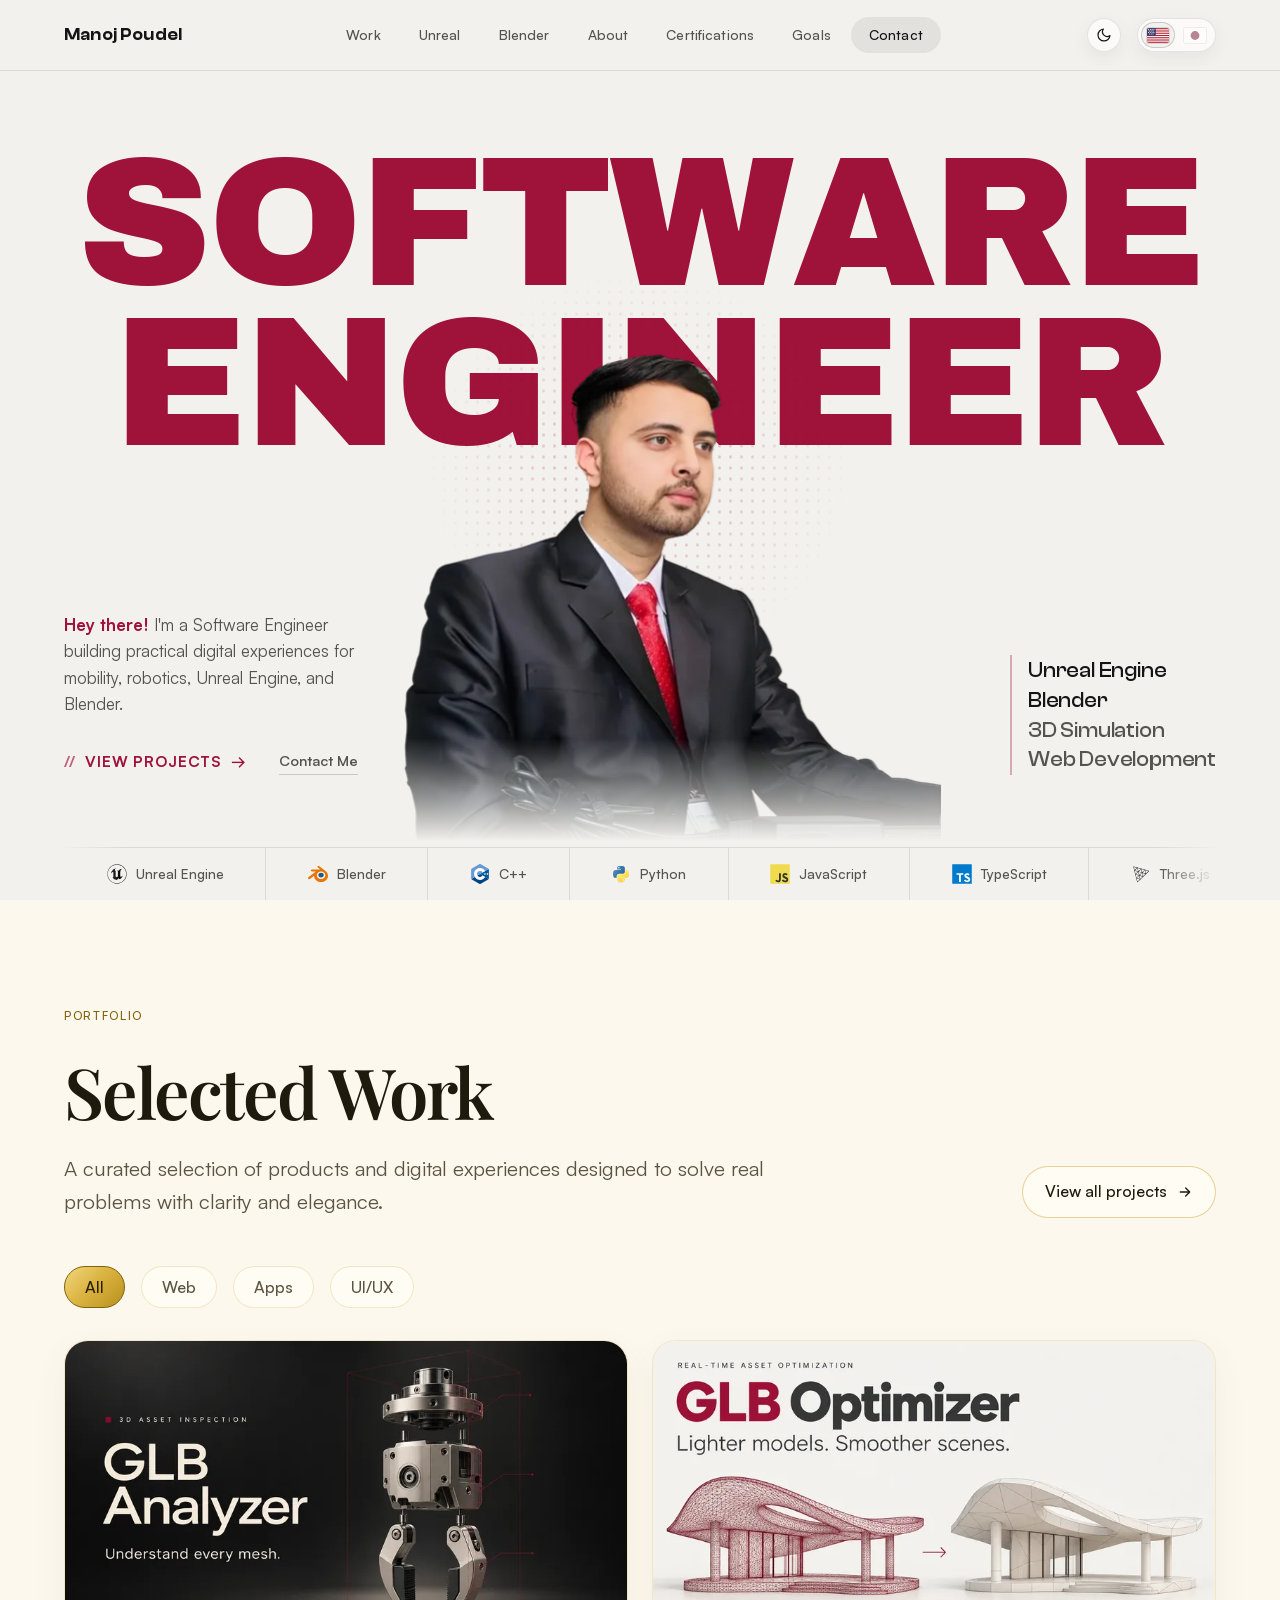
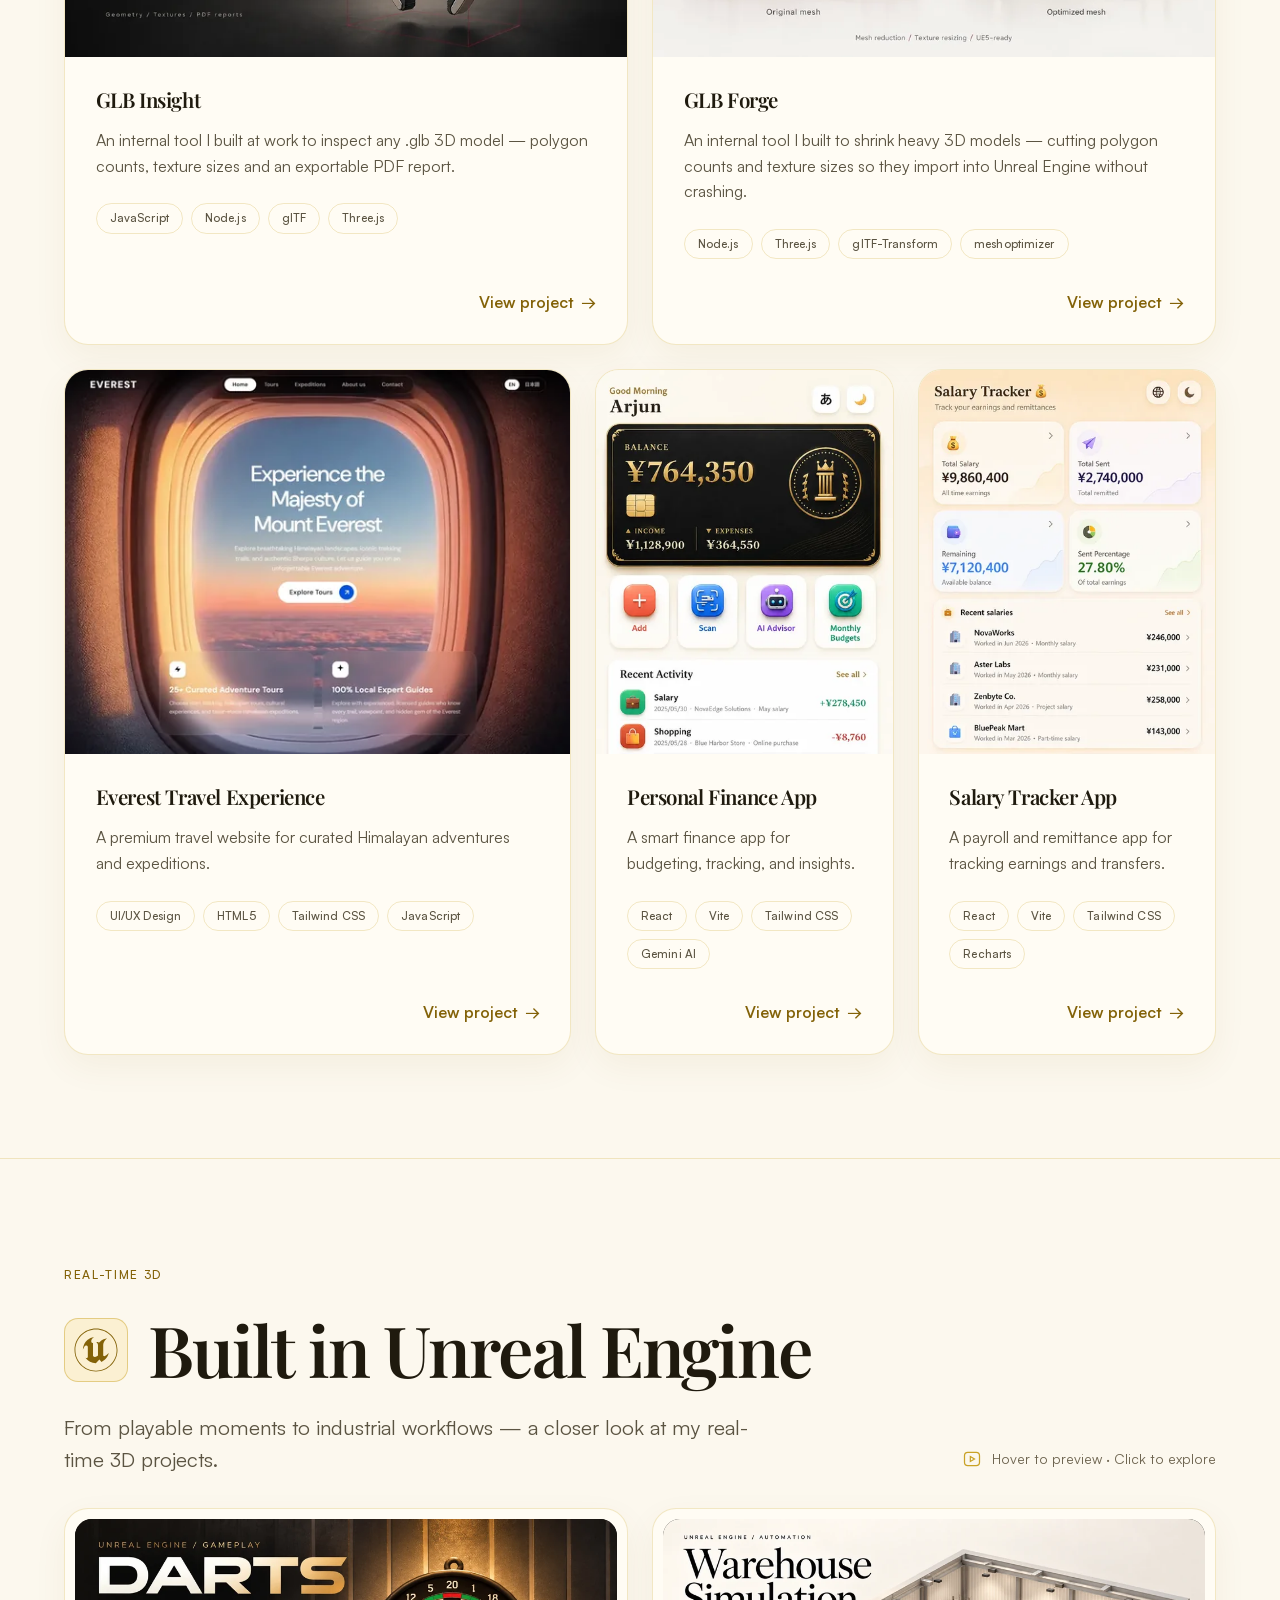
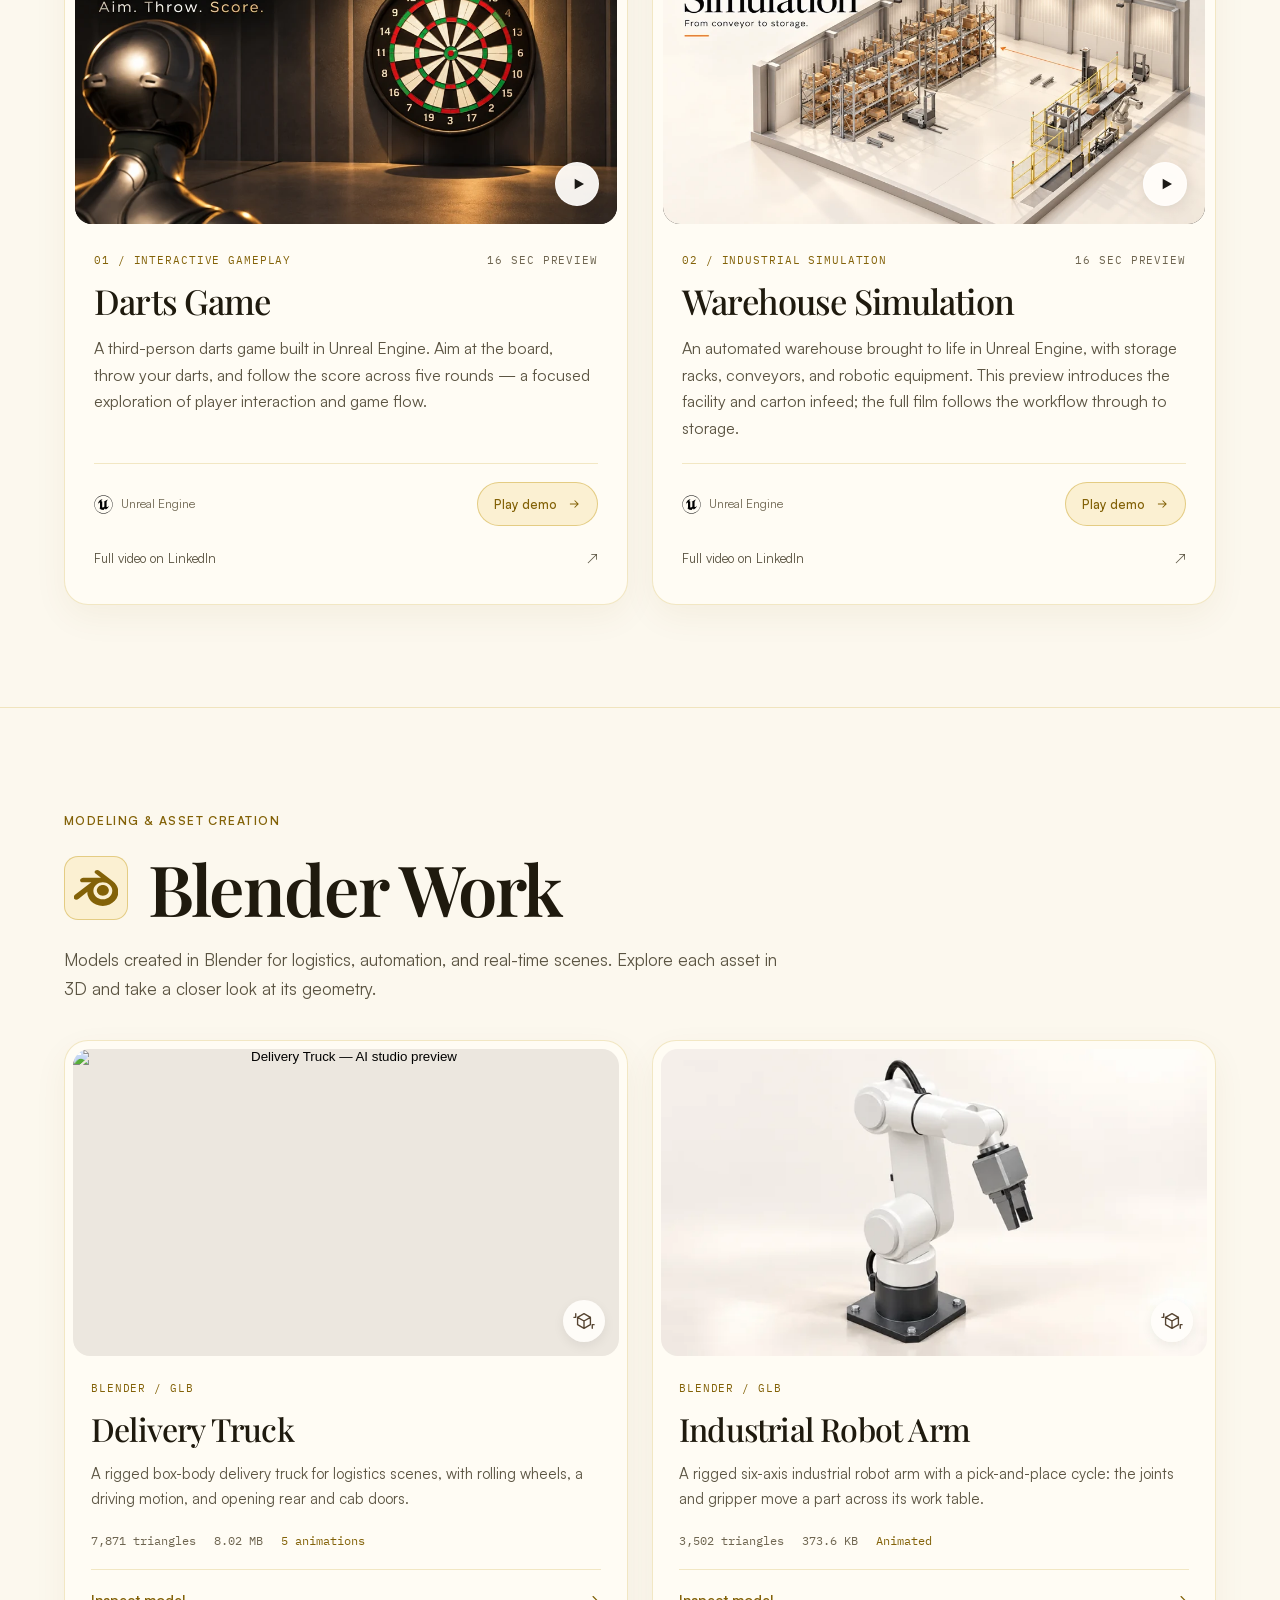
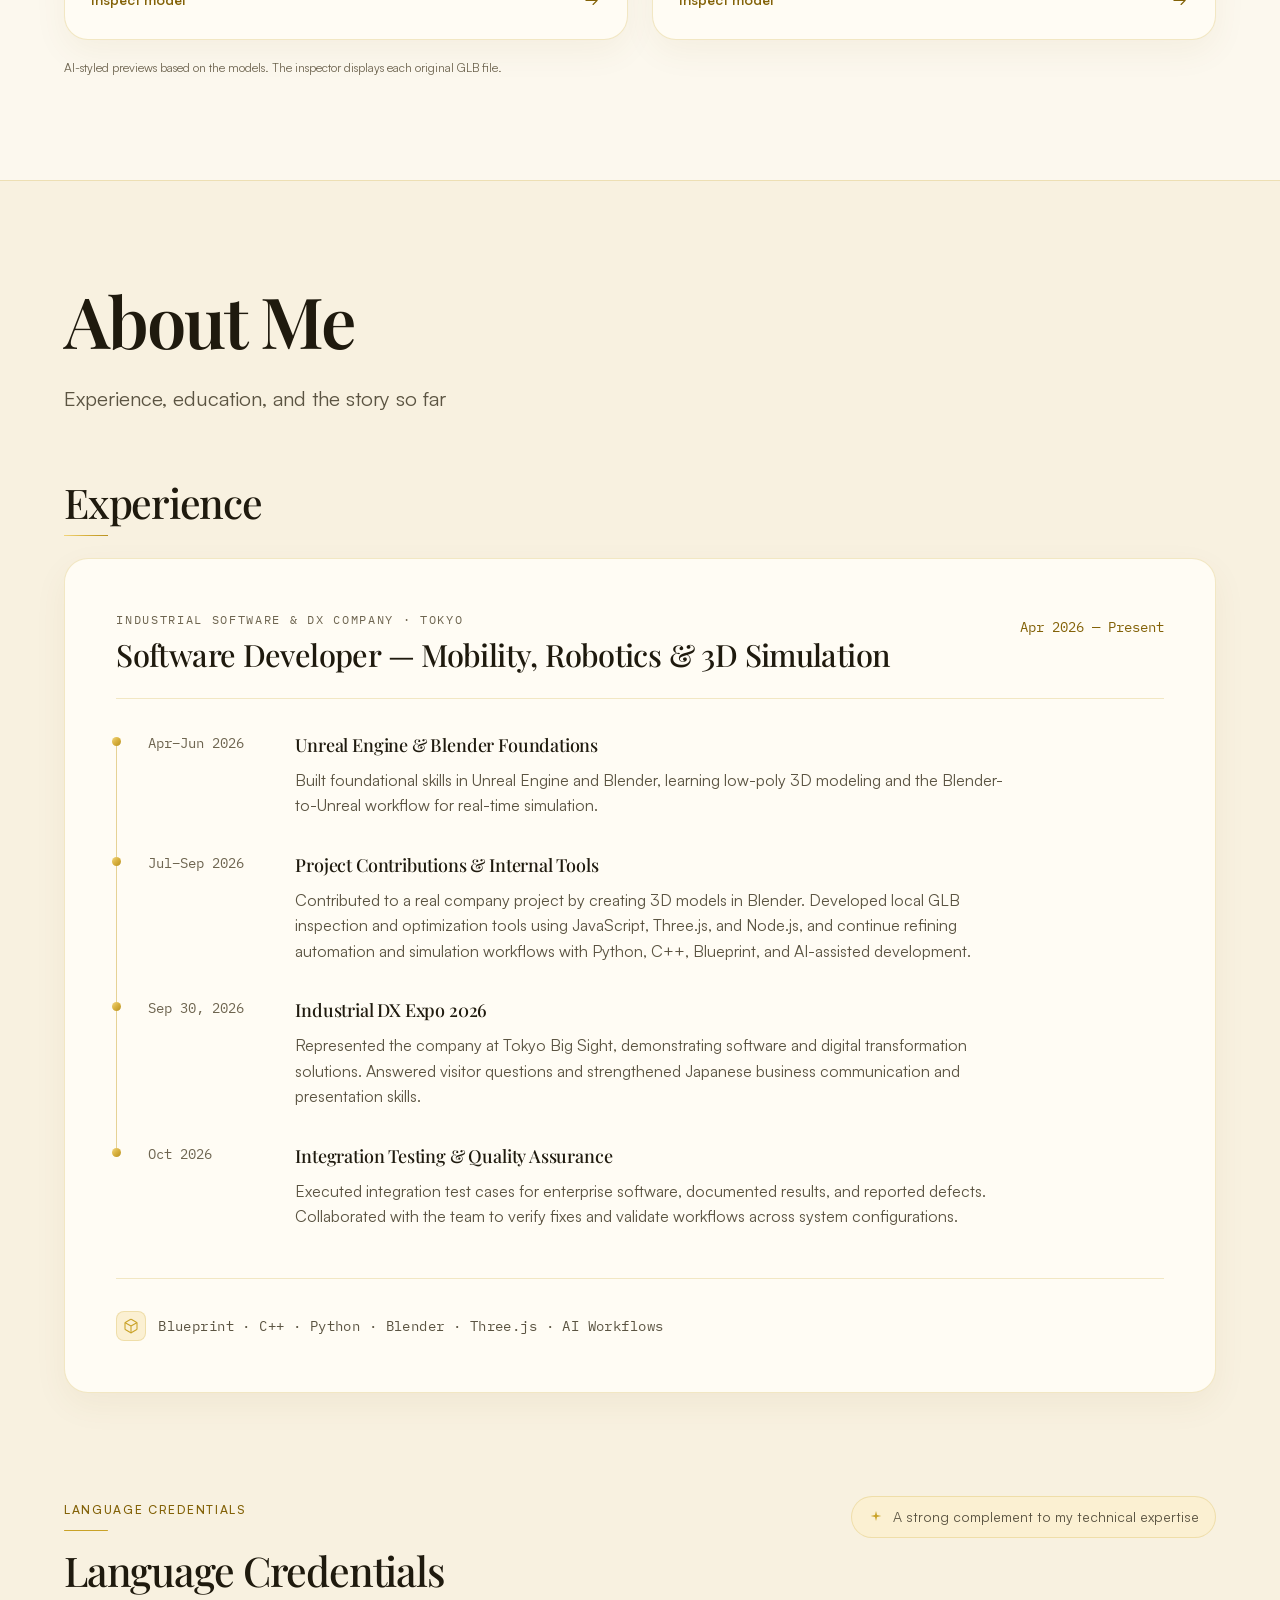
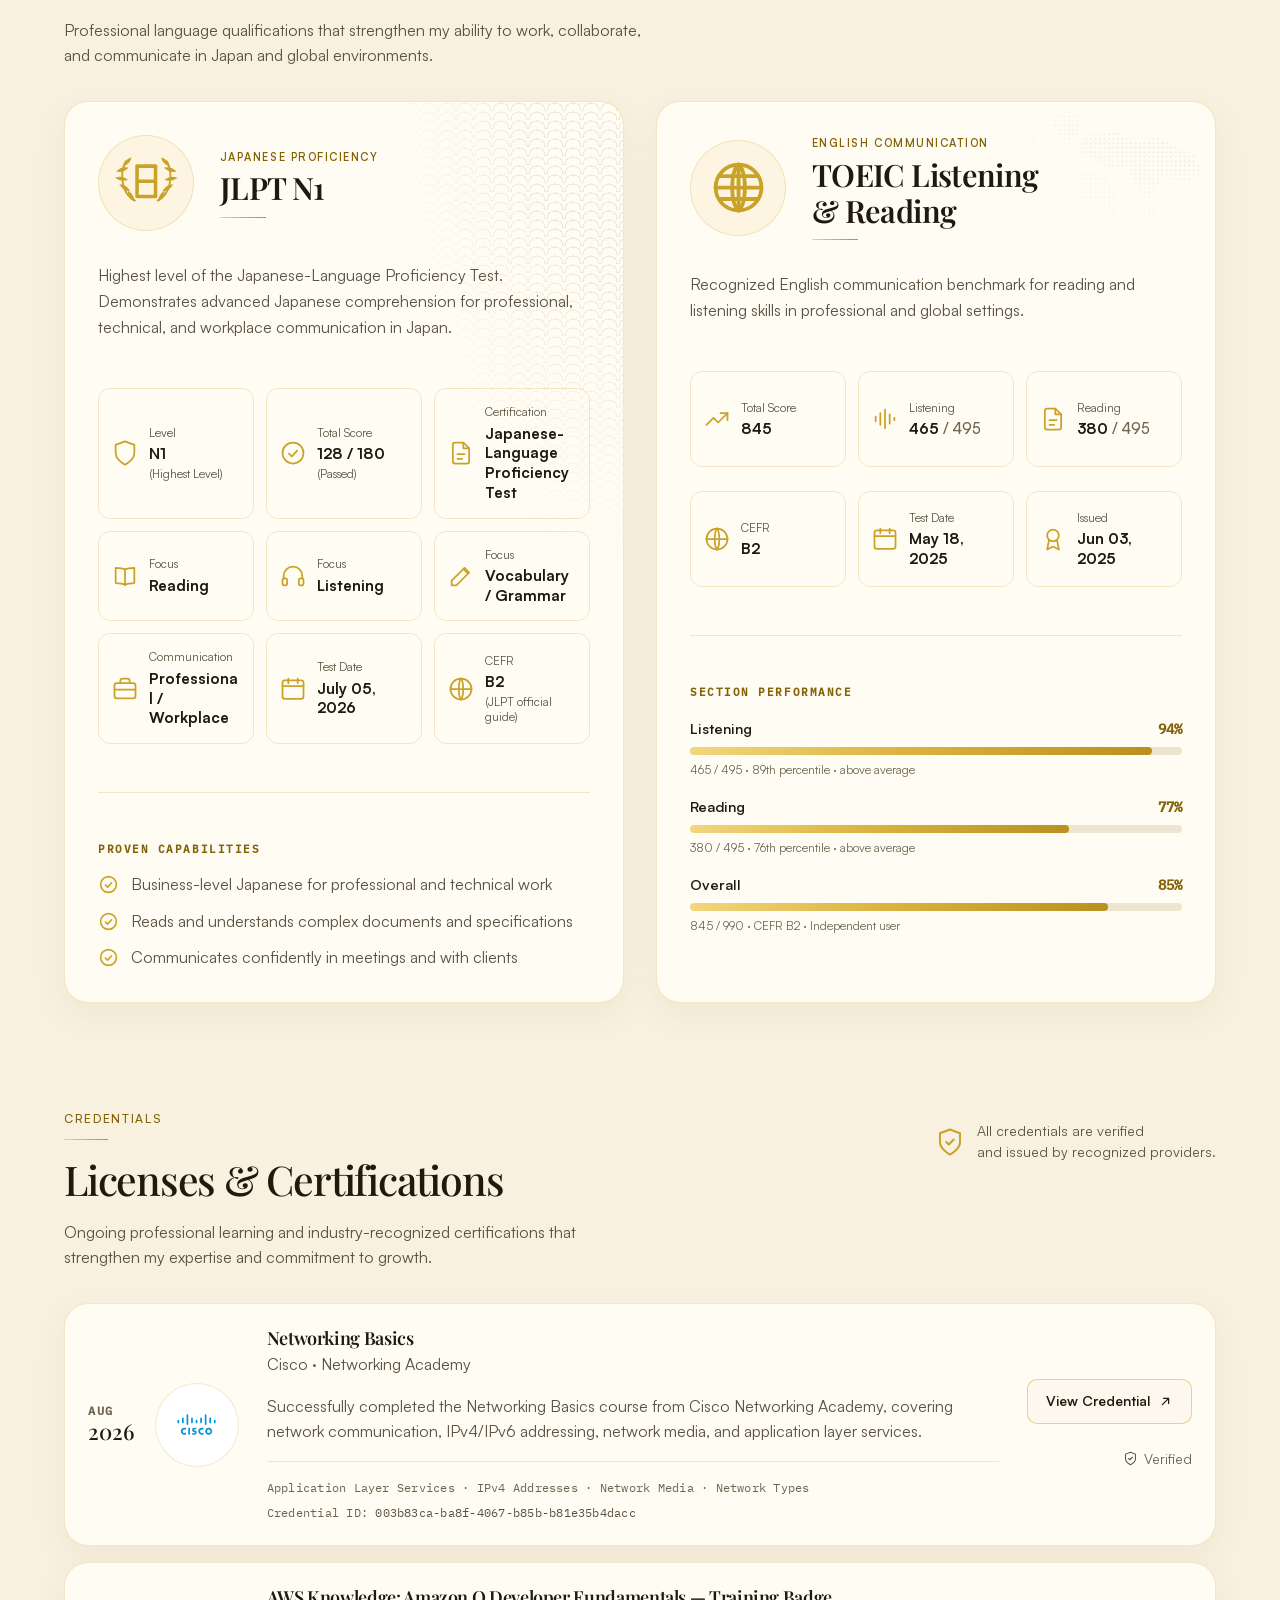
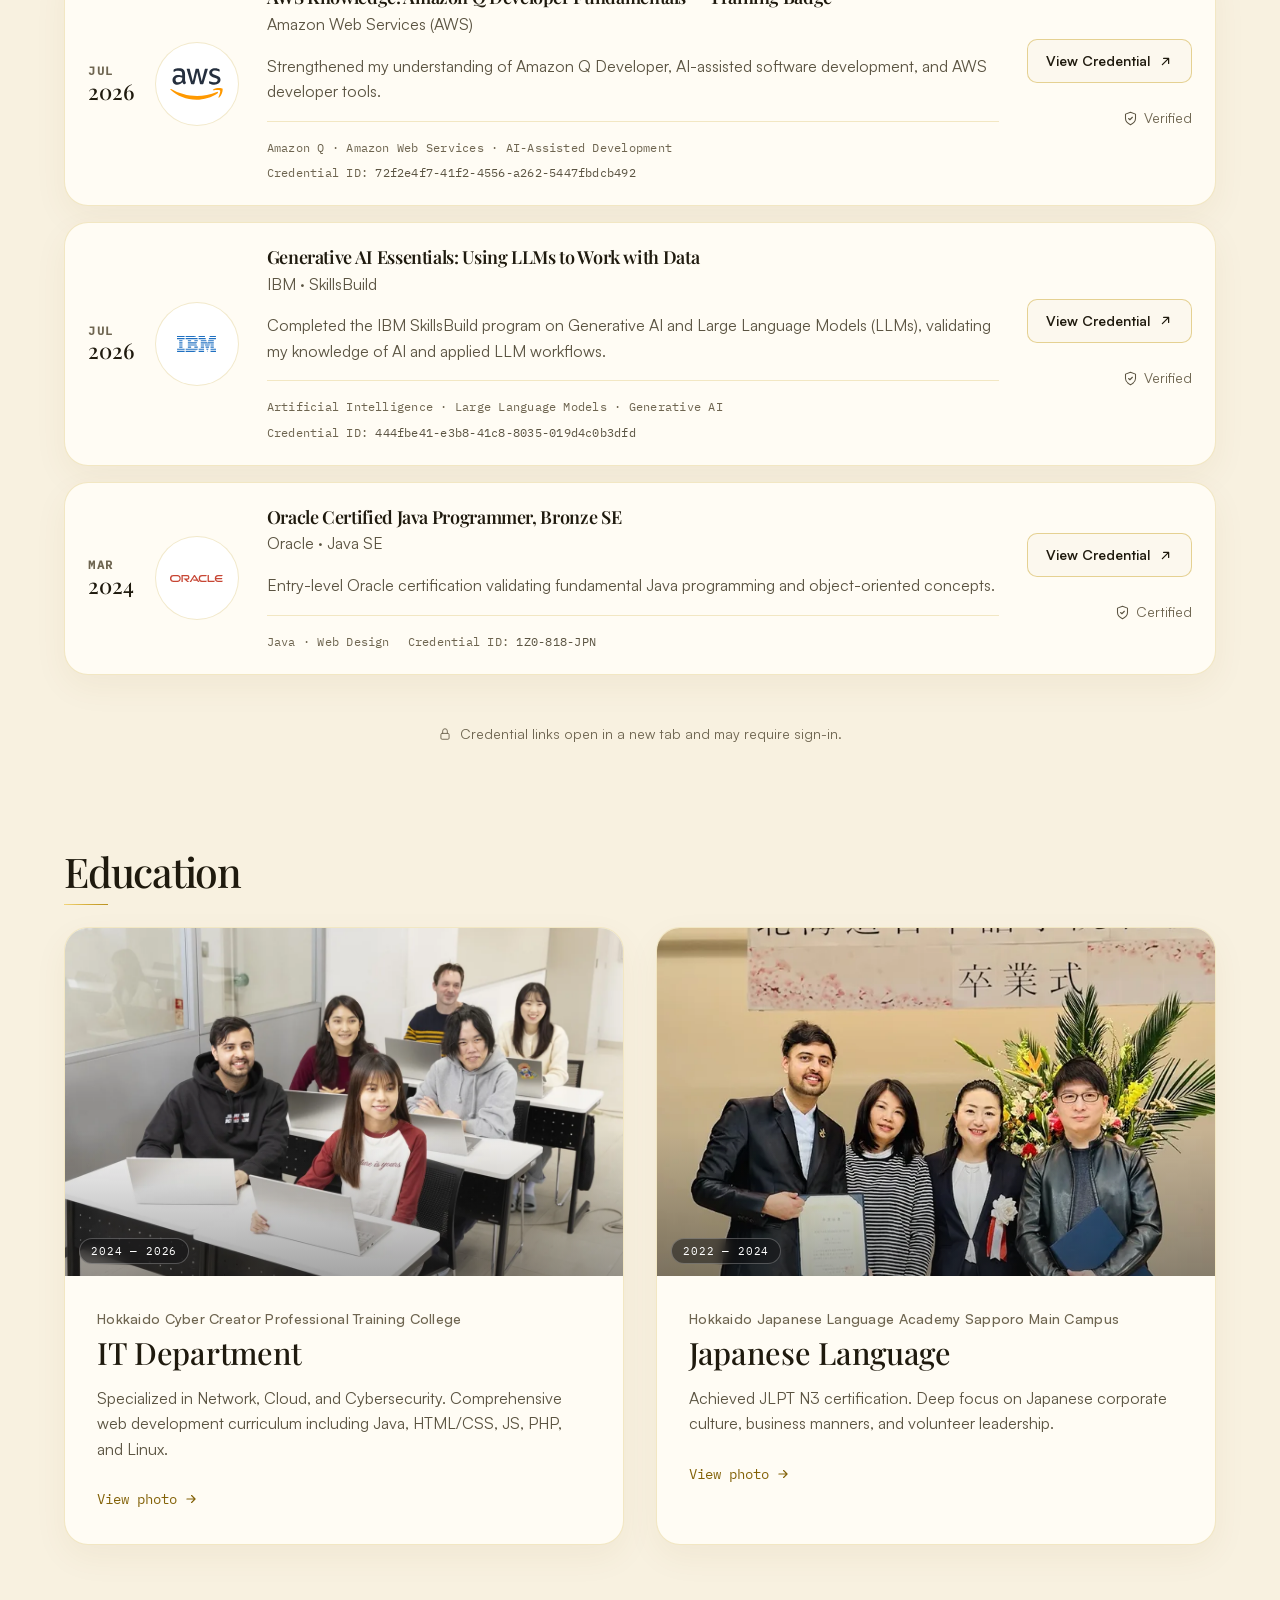
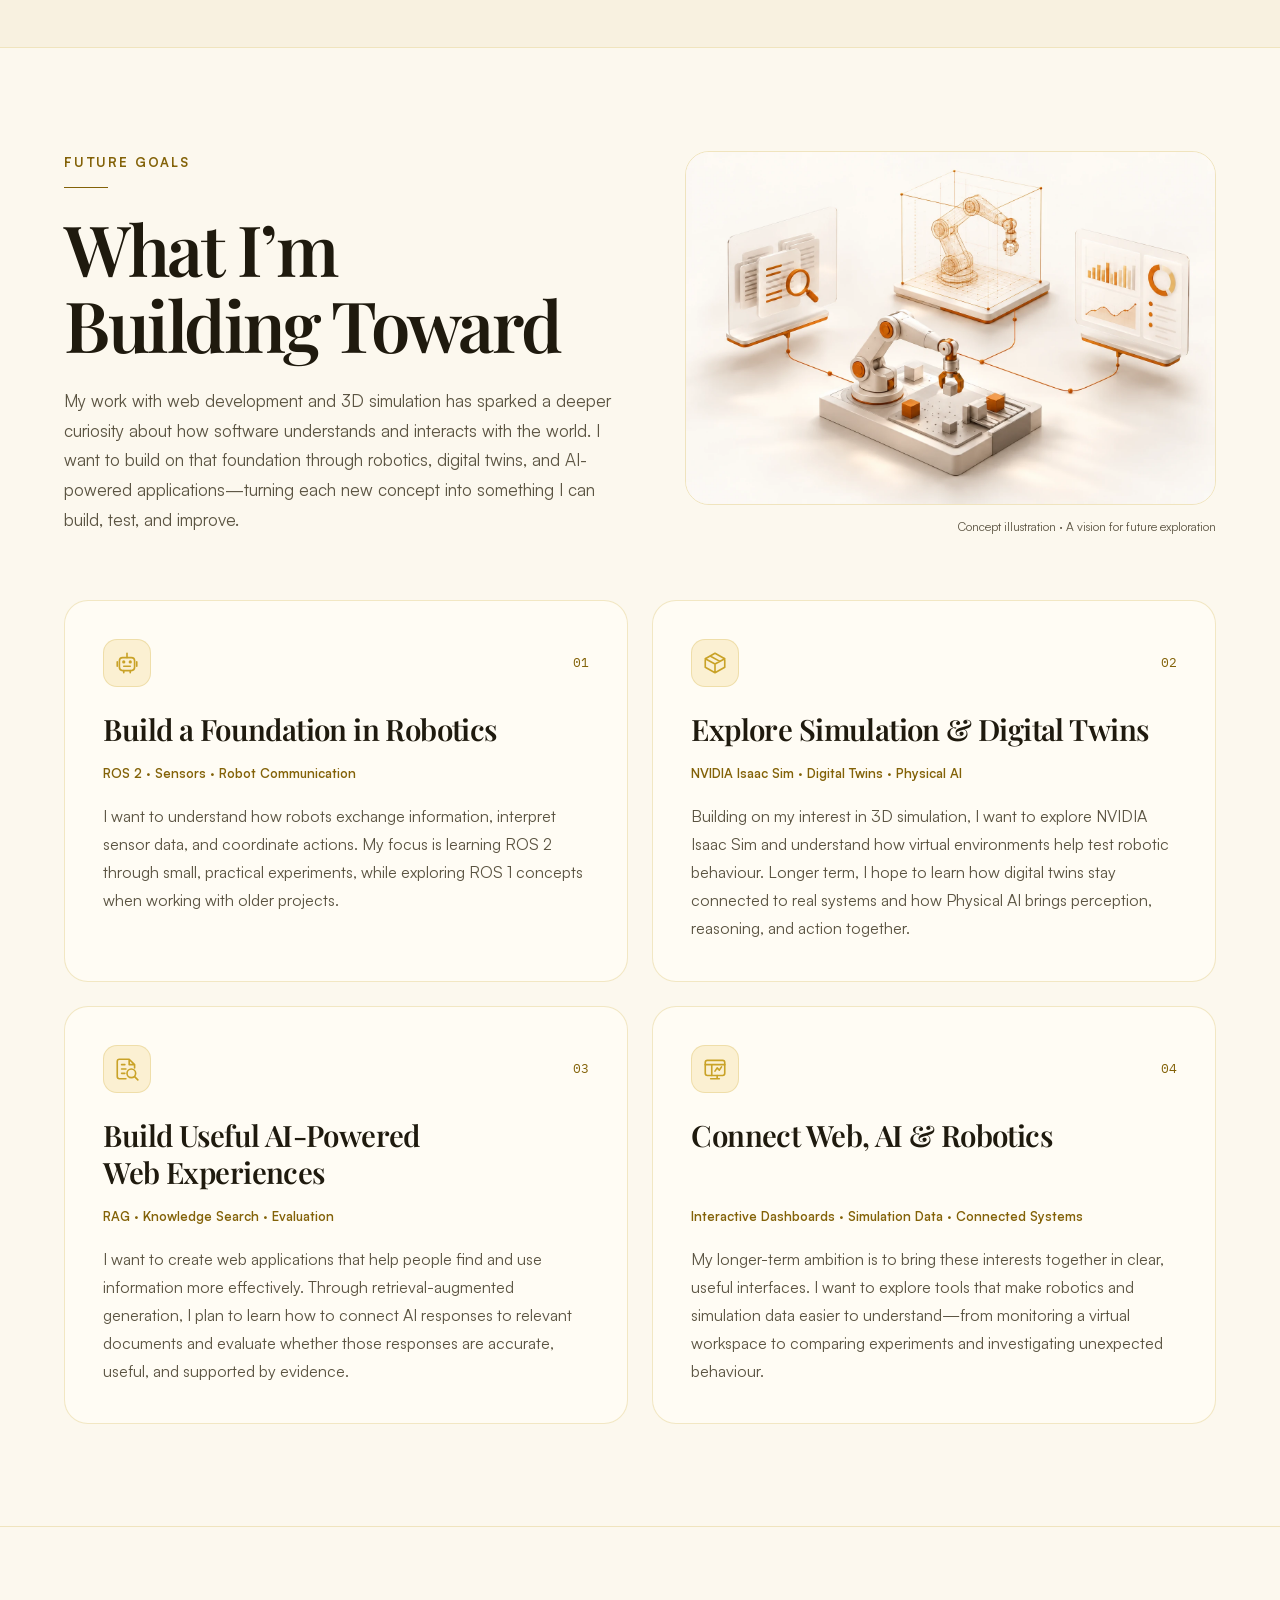
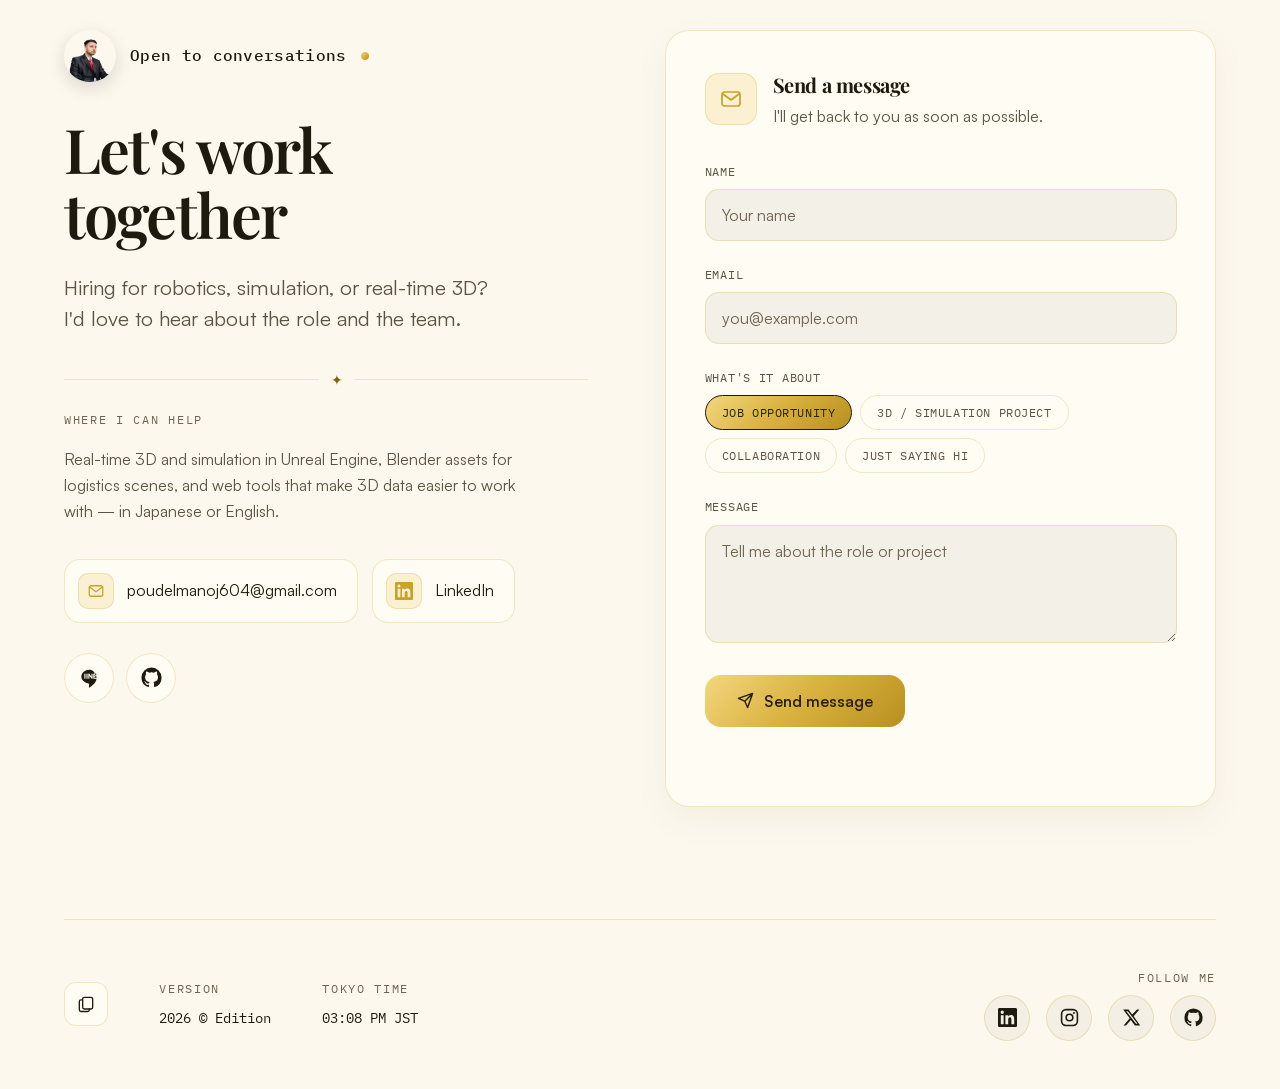
==== commit 53f06b51: "Blender inspector: play the models' Blender animations Replace the truck and robot-arm GLBs with Man" ====
--- a/index.html
+++ b/index.html
@@ -16,6 +16,16 @@
                 if (!t) t = matchMedia("(prefers-color-scheme: dark)").matches ? "dark" : "light";
                 document.documentElement.setAttribute("data-theme", t);
             } catch (e) { }
+        })();
+        // Input modality: focus rings are for keyboard users. After a tap/click,
+        // focus that scripts hand back (closing a dialog) must not leave a ring.
+        (function () {
+            var root = document.documentElement;
+            root.setAttribute("data-input", "pointer");
+            addEventListener("pointerdown", function () { root.setAttribute("data-input", "pointer"); }, true);
+            addEventListener("keydown", function (e) {
+                if (e.key === "Tab" || e.key.indexOf("Arrow") === 0) root.setAttribute("data-input", "keyboard");
+            }, true);
         })();
     </script>
     <title>Manoj Poudel — Software Engineer, Mobility &amp; Robotics</title>
@@ -320,7 +330,10 @@
         :focus-visible {
             outline: 2px solid var(--accent);
             outline-offset: 3px;
-            border-radius: 2px;
+        }
+
+        html[data-input="pointer"] :focus-visible:not(input):not(textarea):not(select) {
+            outline: none;
         }
 
         /* NAVIGATION — overlays the full-bleed hero */
@@ -1369,13 +1382,6 @@
 
         :is(section[id], footer[id], #certifications) {
             scroll-margin-top: 0;
-        }
-
-        /* Keyboard focus: one consistent, visible ring (low specificity so
-           component-specific focus styles still win). */
-        :where(a, button, input, textarea, select, summary, [tabindex]):focus-visible {
-            outline: 2px solid var(--accent);
-            outline-offset: 3px;
         }
 
         #main:focus {
@@ -5076,7 +5082,7 @@
                             <p class="bw-kind">BLENDER / GLB</p>
                             <h3 class="bw-name">Delivery Truck</h3>
                             <p class="bw-desc">A box-body delivery truck with closed rear doors, detailed wheels, and textured bodywork for logistics scenes.</p>
-                            <div class="bw-facts"><span data-bw-triangles>7,876 triangles</span><span>7.72 MB</span></div>
+                            <div class="bw-facts"><span data-bw-triangles>7,871 triangles</span><span data-bw-size>8.02 MB</span><span class="bw-anim-note" data-bw-anim>5 animations</span></div>
                             <button class="bw-inspect" type="button" data-inspect-model="delivery-truck" aria-haspopup="dialog"><span data-bw-text="inspect">Inspect model</span><svg viewBox="0 0 24 24" fill="none" stroke="currentColor" stroke-width="1.5" stroke-linecap="round" aria-hidden="true"><path d="M5 12h14m-5-5 5 5-5 5"/></svg></button>
                         </div>
                     </article>
@@ -5089,7 +5095,7 @@
                             <p class="bw-kind">BLENDER / GLB</p>
                             <h3 class="bw-name">Industrial Robot Arm</h3>
                             <p class="bw-desc">A posed industrial robot arm with distinct joints and material finishes for factory and automation scenes.</p>
-                            <div class="bw-facts"><span data-bw-triangles>3,306 triangles</span><span>151.7 KB</span></div>
+                            <div class="bw-facts"><span data-bw-triangles>3,502 triangles</span><span data-bw-size>373.6 KB</span><span class="bw-anim-note" data-bw-anim>Animated</span></div>
                             <button class="bw-inspect" type="button" data-inspect-model="industrial-robot-arm" aria-haspopup="dialog"><span data-bw-text="inspect">Inspect model</span><svg viewBox="0 0 24 24" fill="none" stroke="currentColor" stroke-width="1.5" stroke-linecap="round" aria-hidden="true"><path d="M5 12h14m-5-5 5 5-5 5"/></svg></button>
                         </div>
                     </article>
@@ -6341,6 +6347,7 @@
             }
             document.documentElement.style.overflow = 'hidden';
             document.body.style.overflow = 'hidden';
+            modal.scrollTop = 0; // reused for every photo: start at the top
             modal.classList.add('active');
             modal.setAttribute('aria-hidden', 'false');
             window.dialogFocus.open(modal, modal.querySelector('.image-modal-close'));
@@ -6644,6 +6651,8 @@
             _openProj = id;
             renderProject();
             const m = document.getElementById("projModal");
+            // The dialog element is reused for every project: always start at the top.
+            m.querySelector(".proj-dialog").scrollTop = 0;
             m.classList.add("active");
             m.setAttribute("aria-hidden", "false");
             document.body.style.overflow = "hidden";
@@ -7103,6 +7112,14 @@
                     <div class="bi-viewport" id="biViewport" aria-busy="true"></div>
                     <div class="bi-status" id="biStatus" role="status" aria-live="polite"><p id="biStatusText">Preparing your model…</p><progress class="bi-progress" id="biProgress" max="1" aria-label="Model loading"></progress><button class="bi-control" id="biRetry" type="button" data-bw-text="retry" hidden>Try again</button></div>
                 </div>
+                <div class="bi-anim" id="biAnim" hidden>
+                    <button class="bi-control bi-play" id="biPlay" type="button" aria-pressed="false">
+                        <svg class="bi-ico-play" viewBox="0 0 24 24" aria-hidden="true"><path d="M8 5.5v13l10.5-6.5z"/></svg>
+                        <svg class="bi-ico-pause" viewBox="0 0 24 24" aria-hidden="true"><path d="M7.5 5.5h3v13h-3zM13.5 5.5h3v13h-3z"/></svg>
+                        <span id="biPlayLabel" data-bw-text="play">Play animation</span>
+                    </button>
+                    <div class="bi-clips" id="biClips" role="group" aria-label="Animation" data-bw-aria="clips"></div>
+                </div>
                 <div class="bi-controls">
                     <button class="bi-control" id="biReset" type="button" data-bw-text="reset" disabled>Reset view</button>
                     <button class="bi-control" id="biWireframe" type="button" aria-pressed="false" data-bw-text="wireframe" disabled>Wireframe</button>
--- a/blender-work.css
+++ b/blender-work.css
@@ -39,6 +39,18 @@
 .bi-control { min-height: 44px; padding: 10px 13px; border: 1px solid var(--hairline); border-radius: 9px; color: var(--ink-2); background: var(--elevated); font: 500 13px var(--font-body); cursor: pointer; }
 .bi-control[aria-pressed="true"] { color: var(--accent); border-color: var(--hairline-strong); background: var(--accent-tint); }
 .bi-control:disabled { opacity: .45; cursor: wait; }
+/* Animation playback row: a primary play/pause button and clip chips. */
+.bi-anim { display: flex; align-items: center; flex-wrap: wrap; gap: 8px; padding: 14px 18px 0; }
+.bi-anim[hidden] { display: none; }
+.bi-play { display: inline-flex; align-items: center; gap: 8px; padding-inline: 16px 18px; border: 0; color: var(--accent-ink); background: var(--accent-fill, var(--accent)); font-weight: 600; }
+.bi-play svg { width: 16px; height: 16px; fill: currentColor; }
+.bi-play .bi-ico-pause, .bi-play[aria-pressed="true"] .bi-ico-play { display: none; }
+.bi-play[aria-pressed="true"] .bi-ico-pause { display: block; }
+.bi-clips { display: flex; flex-wrap: wrap; gap: 6px; }
+.bi-clips[hidden] { display: none; }
+.bi-clip { min-height: 36px; padding: 7px 12px; border-radius: 999px; font-size: 12.5px; }
+.bw-anim-note { color: var(--accent); }
+.bw-anim-note[hidden] { display: none; }
 .bi-env { display: flex; align-items: center; gap: 8px; margin-left: auto; font-size: 12px; color: var(--ink-3); }
 .bi-env select { max-width: 170px; }
 .bi-help { font-size: 12px; line-height: 1.65; color: var(--ink-3); padding: 0 18px 18px; }
@@ -62,6 +74,9 @@
     .bi-layout { grid-template-columns: minmax(0, 1fr); }
     .bi-stage { min-height: 280px; height: min(46dvh, 420px); }
     .bi-controls { padding: 12px; }
+    .bi-anim { padding: 12px 12px 0; gap: 6px; }
+    .bi-play { flex: 1 1 100%; justify-content: center; }
+    .bi-clip { min-height: 44px; }
     .bi-control { font-size: 12px; padding-inline: 10px; }
     .bi-env { margin-left: 0; flex: 1 1 100%; justify-content: space-between; }
     .bi-env select { font-size: 16px; }
--- a/blender-work.css
+++ b/blender-work.css
@@ -39,6 +39,18 @@
 .bi-control { min-height: 44px; padding: 10px 13px; border: 1px solid var(--hairline); border-radius: 9px; color: var(--ink-2); background: var(--elevated); font: 500 13px var(--font-body); cursor: pointer; }
 .bi-control[aria-pressed="true"] { color: var(--accent); border-color: var(--hairline-strong); background: var(--accent-tint); }
 .bi-control:disabled { opacity: .45; cursor: wait; }
+/* Animation playback row: a primary play/pause button and clip chips. */
+.bi-anim { display: flex; align-items: center; flex-wrap: wrap; gap: 8px; padding: 14px 18px 0; }
+.bi-anim[hidden] { display: none; }
+.bi-play { display: inline-flex; align-items: center; gap: 8px; padding-inline: 16px 18px; border: 0; color: var(--accent-ink); background: var(--accent-fill, var(--accent)); font-weight: 600; }
+.bi-play svg { width: 16px; height: 16px; fill: currentColor; }
+.bi-play .bi-ico-pause, .bi-play[aria-pressed="true"] .bi-ico-play { display: none; }
+.bi-play[aria-pressed="true"] .bi-ico-pause { display: block; }
+.bi-clips { display: flex; flex-wrap: wrap; gap: 6px; }
+.bi-clips[hidden] { display: none; }
+.bi-clip { min-height: 36px; padding: 7px 12px; border-radius: 999px; font-size: 12.5px; }
+.bw-anim-note { color: var(--accent); }
+.bw-anim-note[hidden] { display: none; }
 .bi-env { display: flex; align-items: center; gap: 8px; margin-left: auto; font-size: 12px; color: var(--ink-3); }
 .bi-env select { max-width: 170px; }
 .bi-help { font-size: 12px; line-height: 1.65; color: var(--ink-3); padding: 0 18px 18px; }
@@ -62,6 +74,9 @@
     .bi-layout { grid-template-columns: minmax(0, 1fr); }
     .bi-stage { min-height: 280px; height: min(46dvh, 420px); }
     .bi-controls { padding: 12px; }
+    .bi-anim { padding: 12px 12px 0; gap: 6px; }
+    .bi-play { flex: 1 1 100%; justify-content: center; }
+    .bi-clip { min-height: 44px; }
     .bi-control { font-size: 12px; padding-inline: 10px; }
     .bi-env { margin-left: 0; flex: 1 1 100%; justify-content: space-between; }
     .bi-env select { font-size: 16px; }
